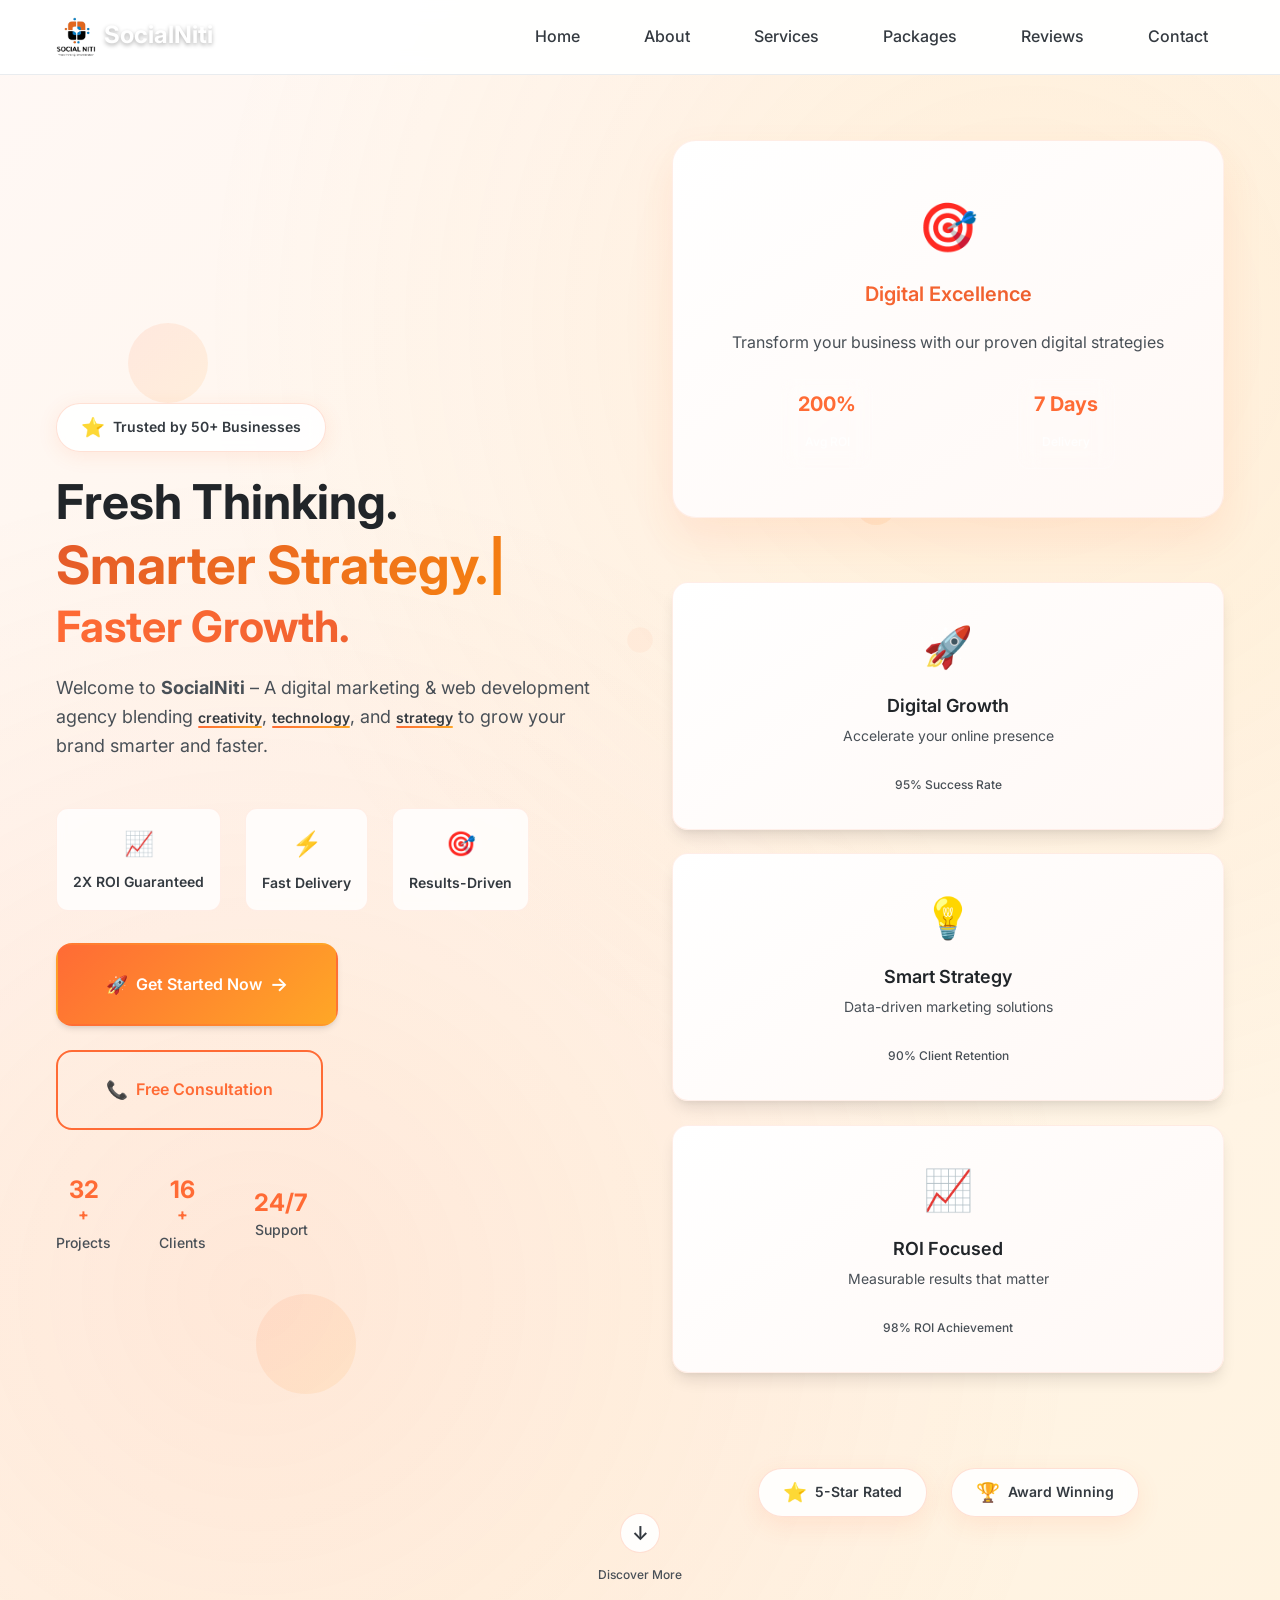
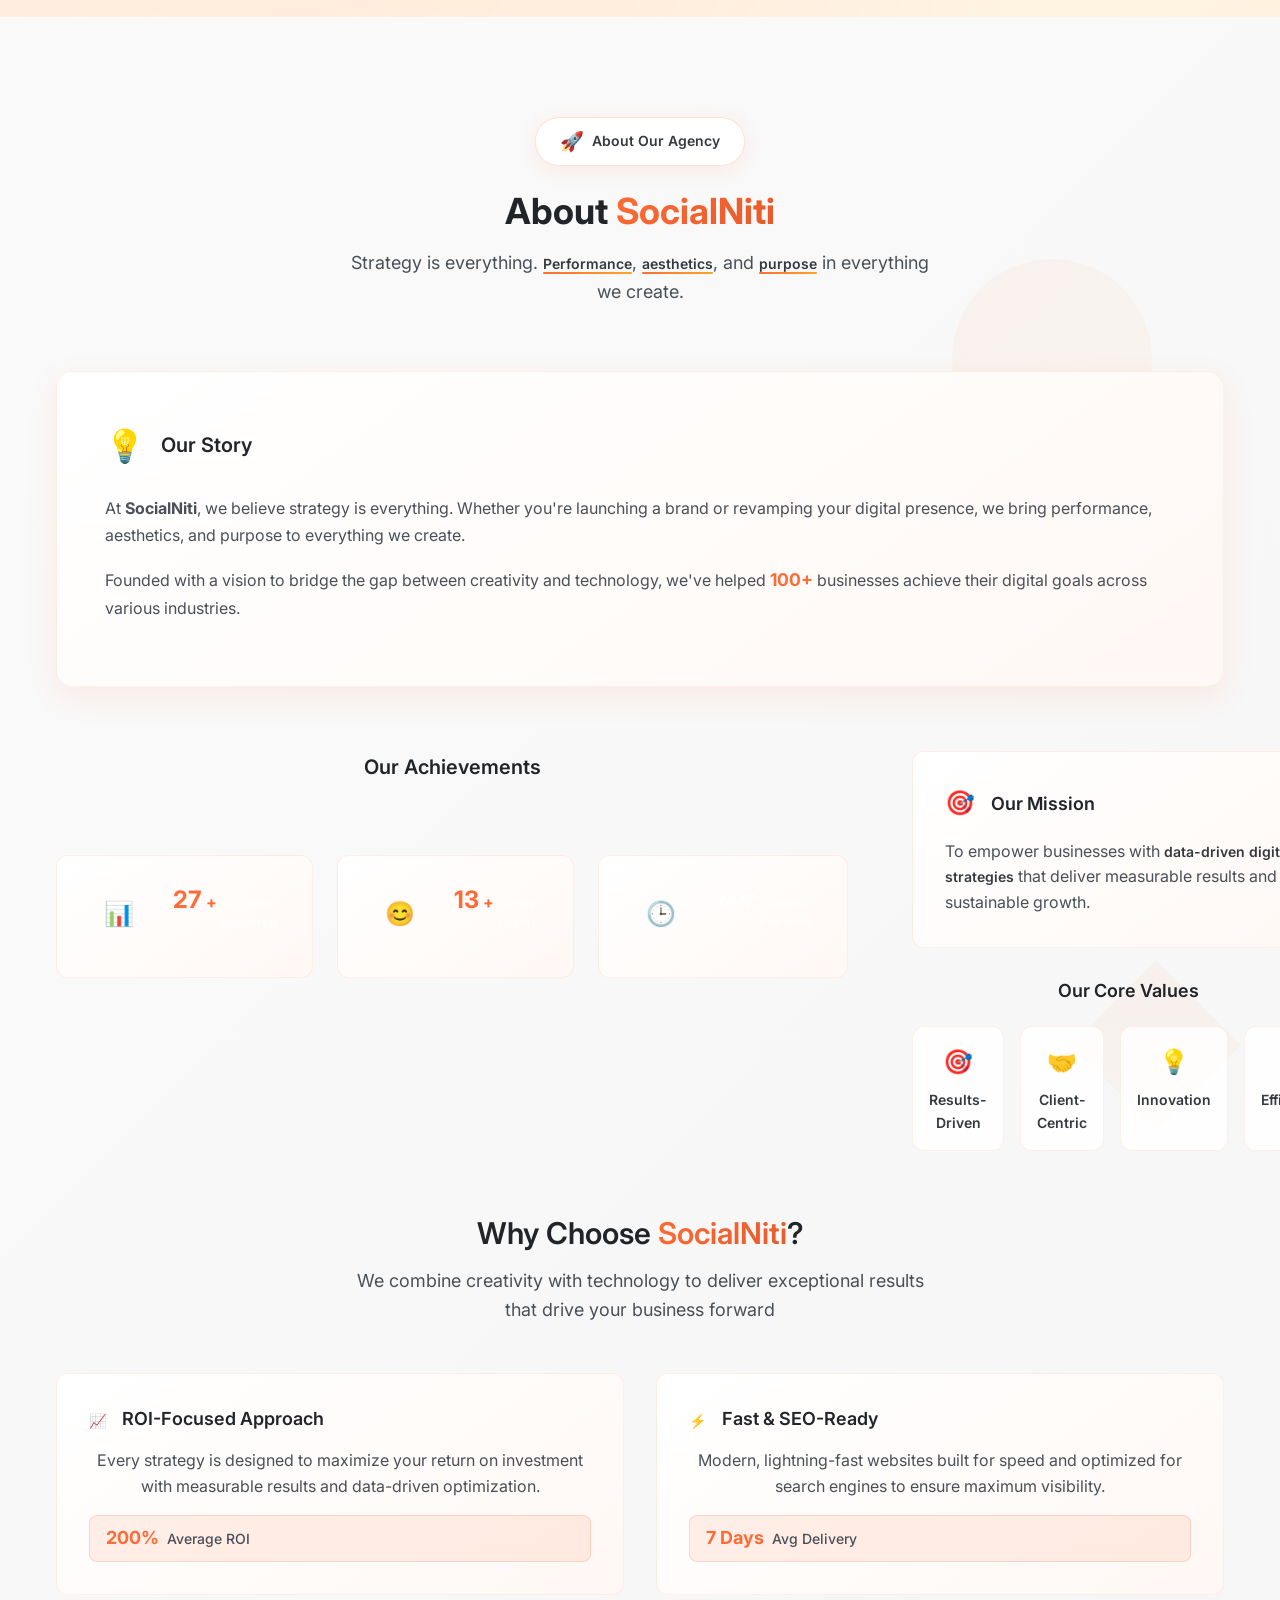
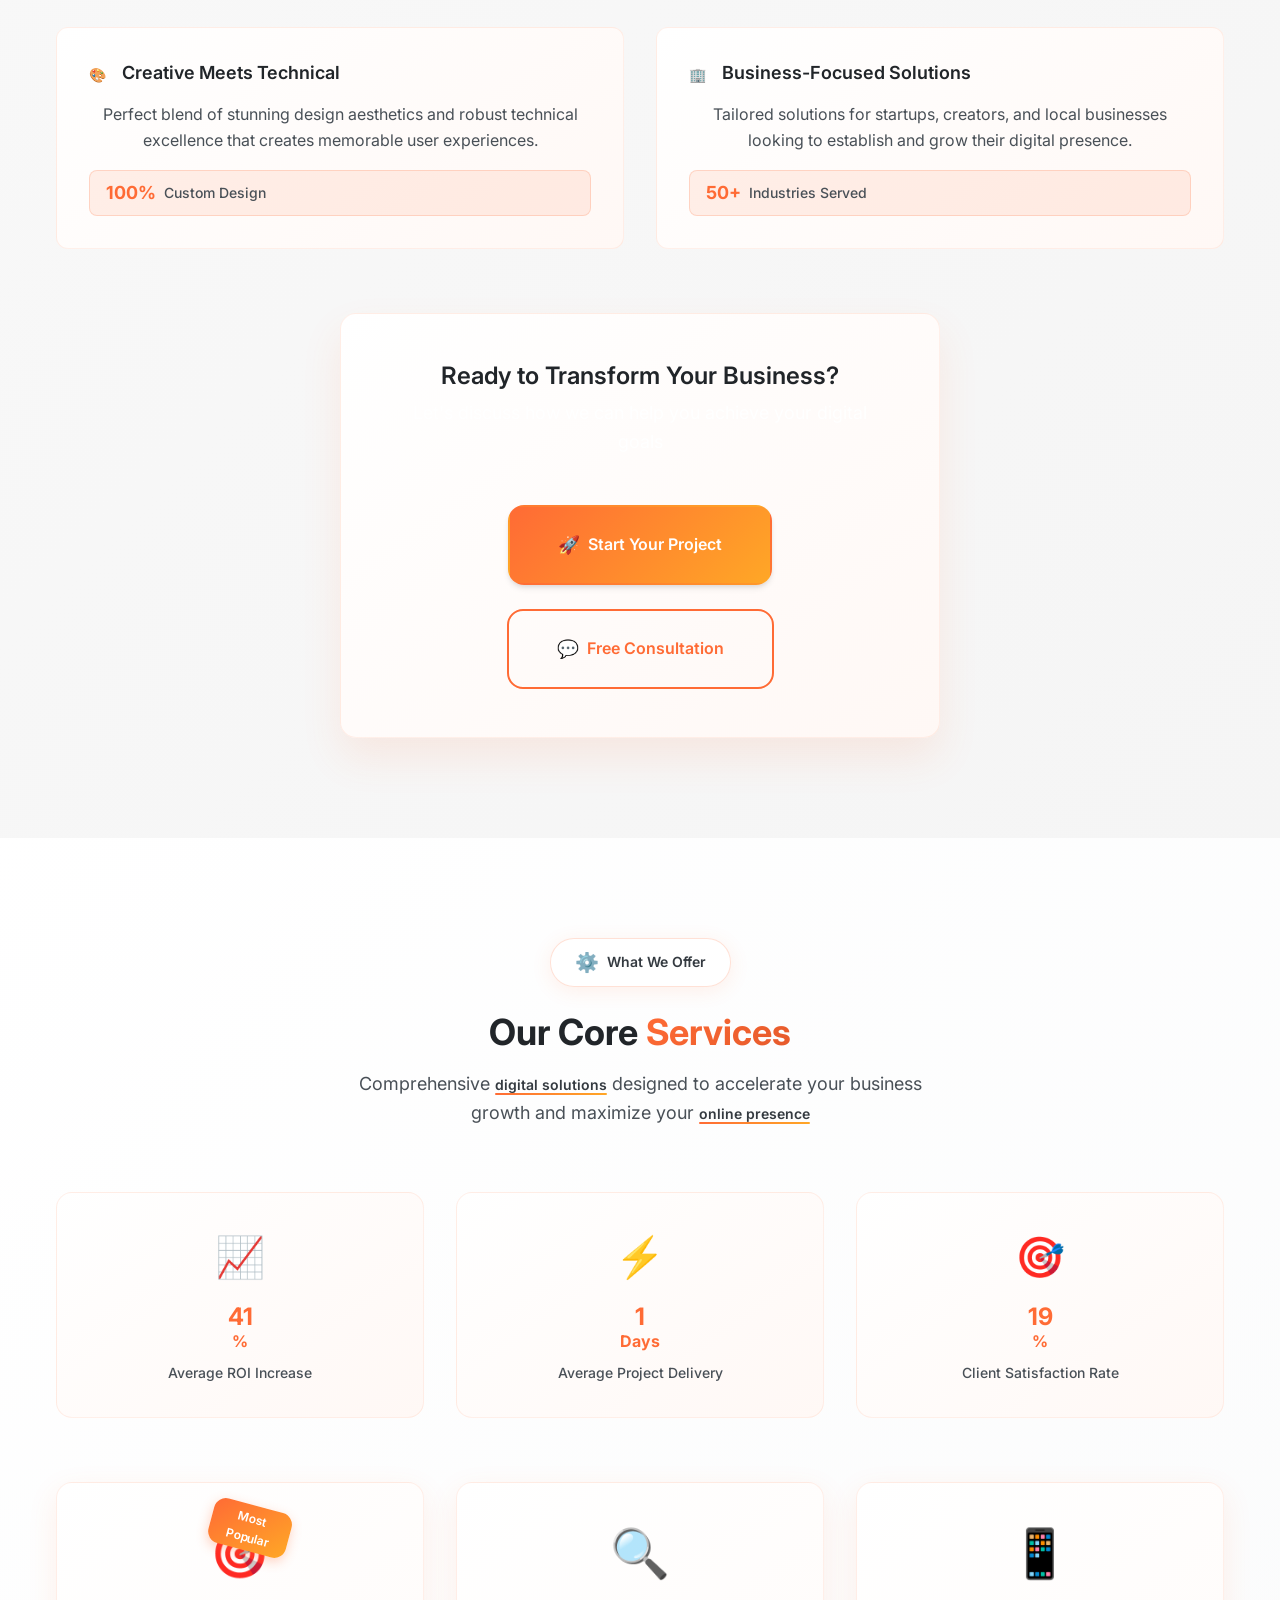
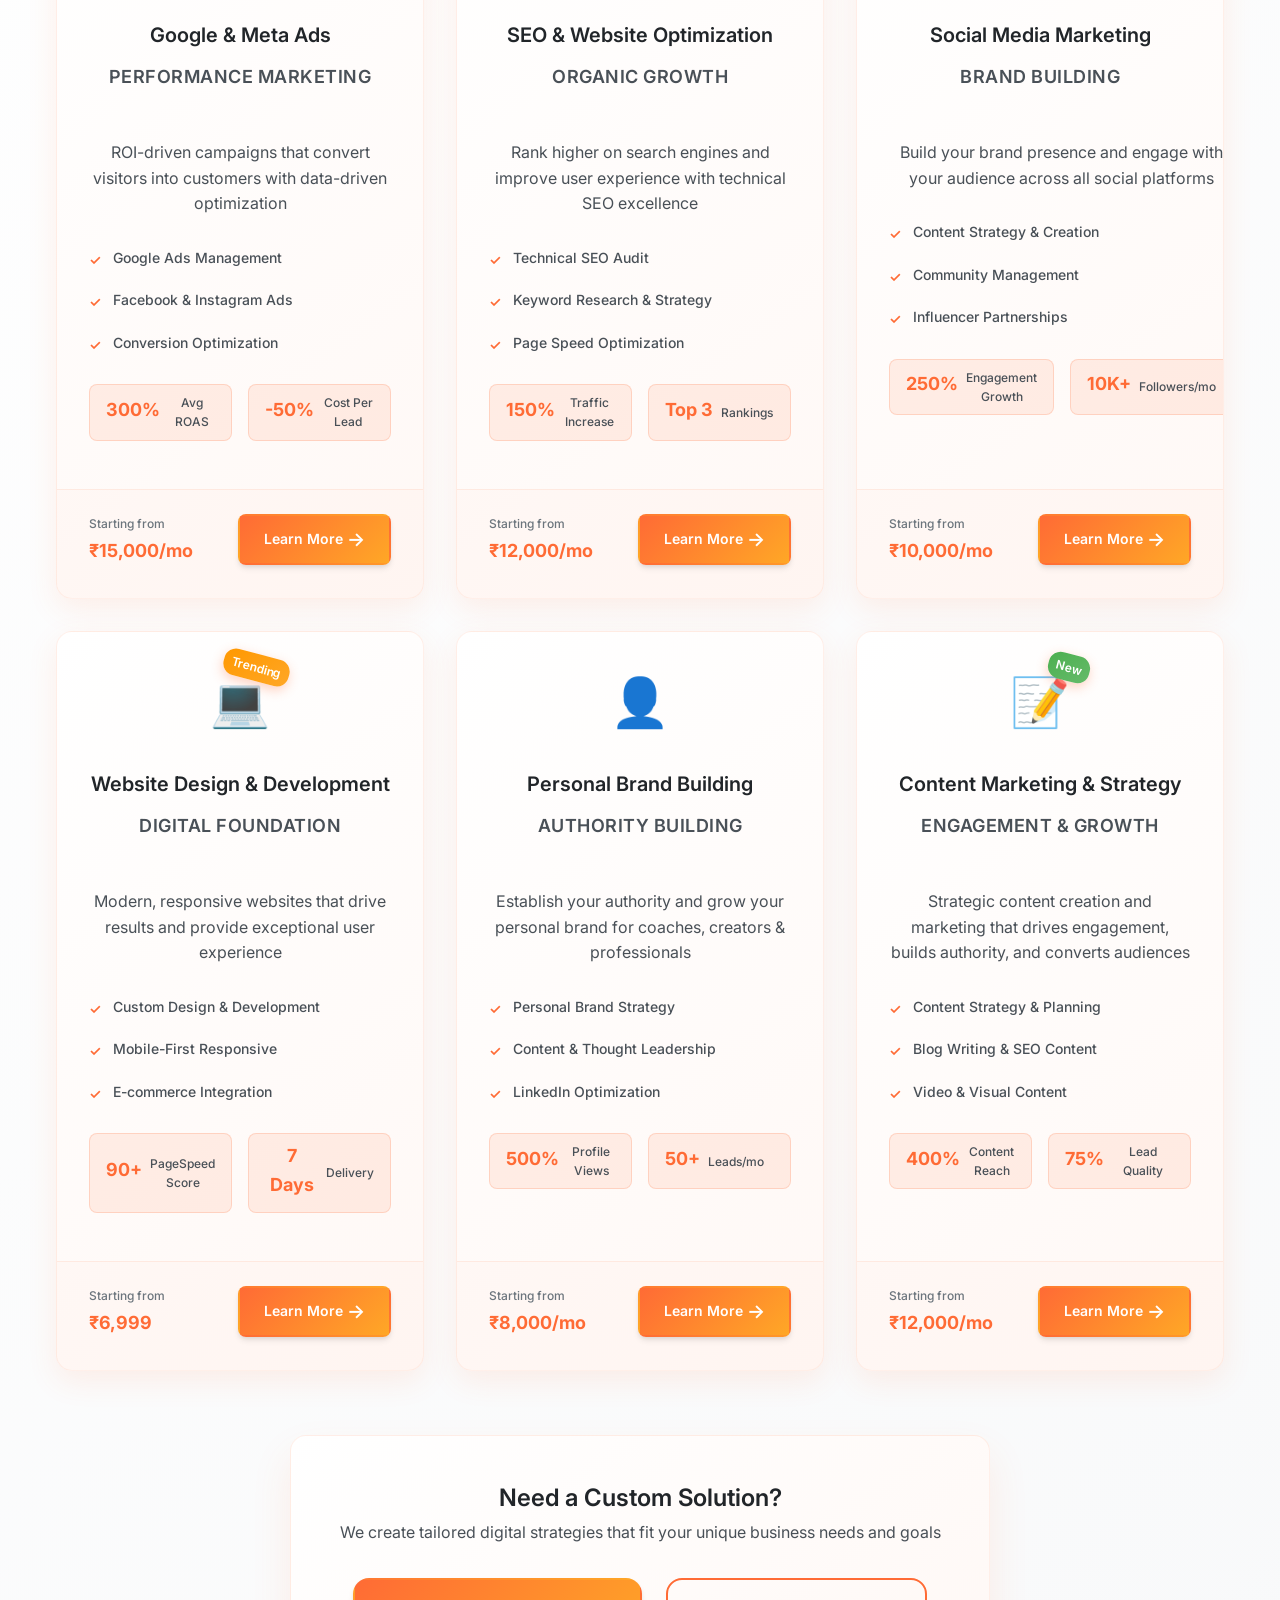
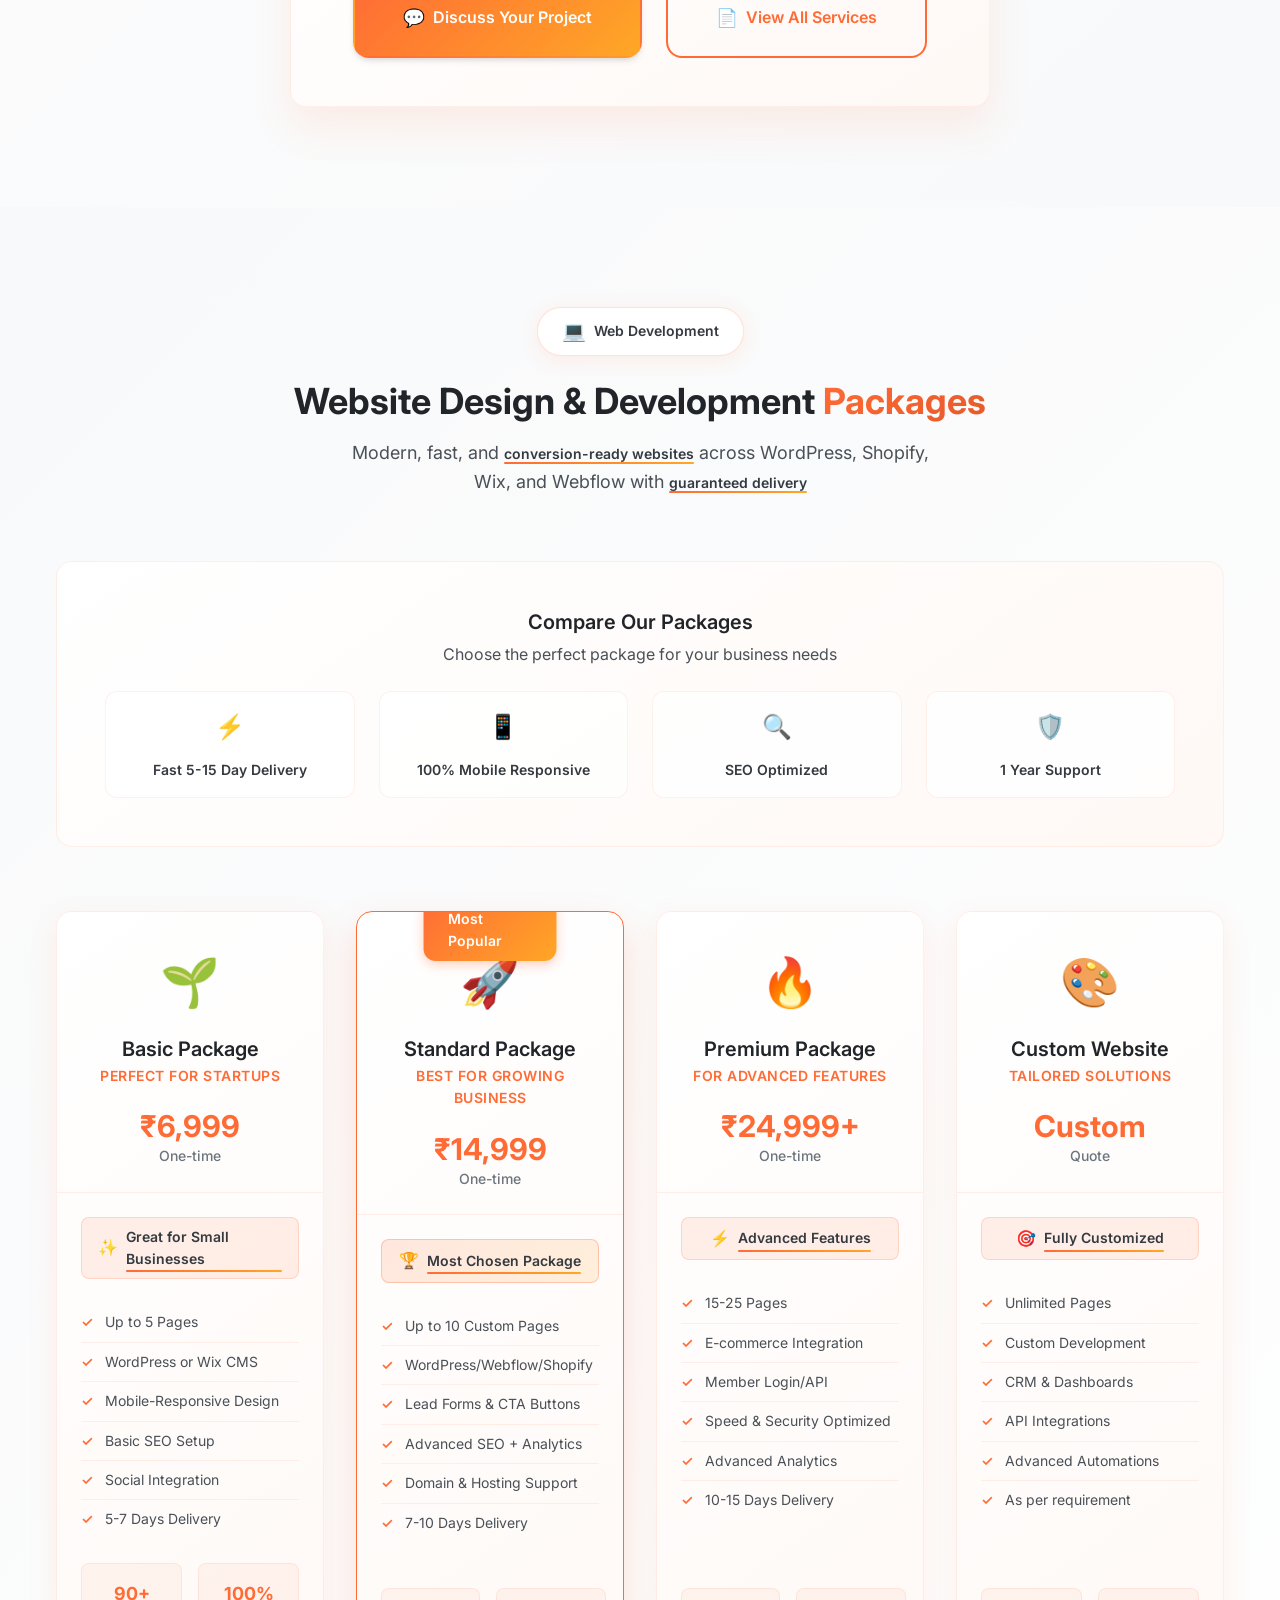
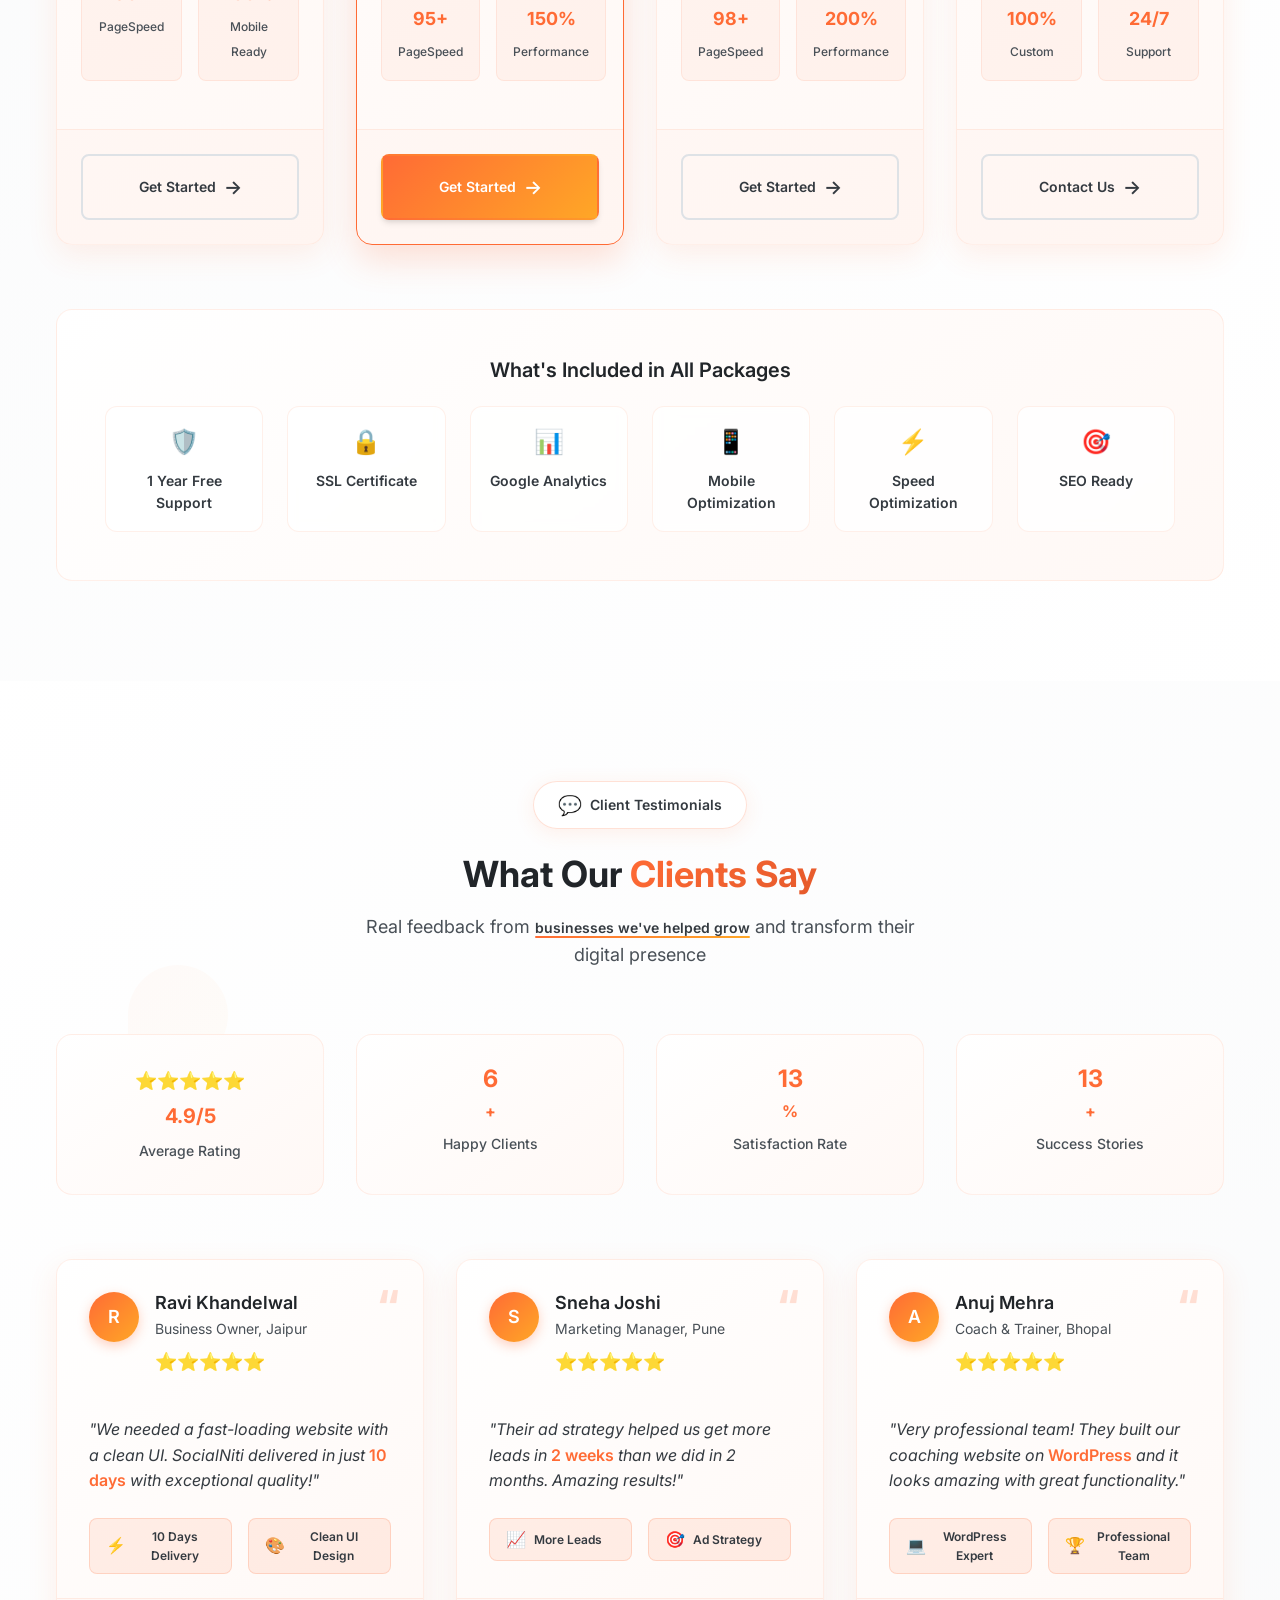
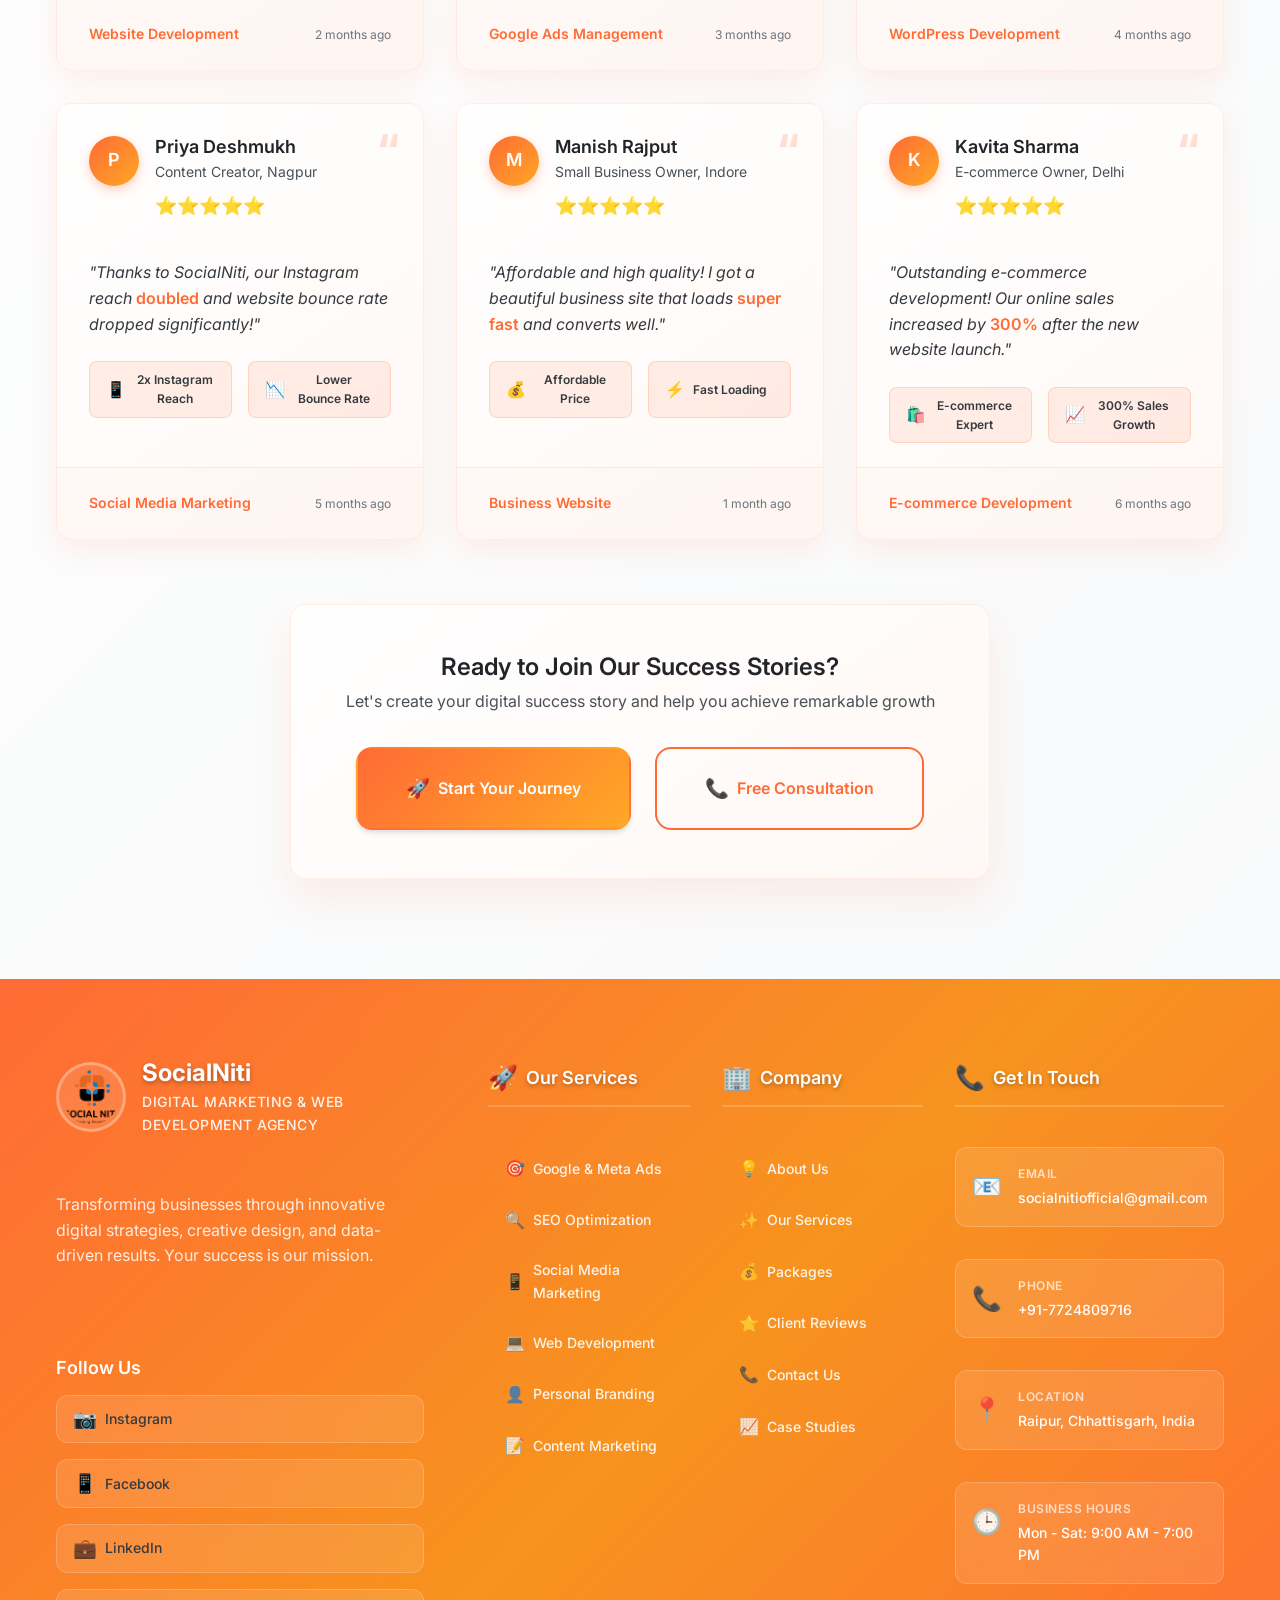
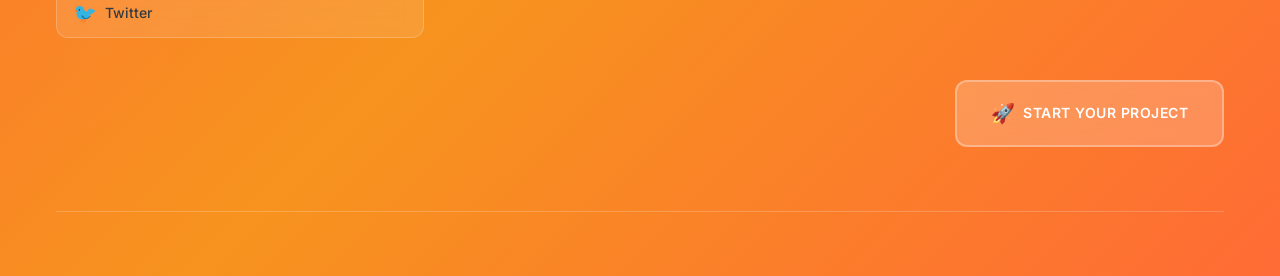
==== index.html @ 140e3b3b "social niti" ====
<!DOCTYPE html>
<html lang="en">
<head>
    <meta charset="UTF-8">
    <meta name="viewport" content="width=device-width, initial-scale=1.0">
    <title>SocialNiti - Digital Marketing & Web Development Agency | ROI-Focused Growth</title>
    <meta name="description" content="SocialNiti - Leading digital marketing & web development agency in Raipur. Expert Google Ads, SEO, Social Media Marketing & Website Development. Get 2X ROI guaranteed. Free consultation available.">
    <meta name="keywords" content="digital marketing agency, web development, SEO services, Google Ads, social media marketing, Raipur, Chhattisgarh, website design, ROI marketing">
    <meta name="author" content="SocialNiti">
    <meta name="robots" content="index, follow">
    <meta property="og:title" content="SocialNiti - Digital Marketing & Web Development Agency">
    <meta property="og:description" content="Leading digital marketing agency blending creativity, technology, and strategy to grow your brand smarter and faster.">
    <meta property="og:image" content="socialNiti.png">
    <meta property="og:url" content="https://socialniti.com">
    <meta property="og:type" content="website">
    <meta name="twitter:card" content="summary_large_image">
    <meta name="twitter:title" content="SocialNiti - Digital Marketing Agency">
    <meta name="twitter:description" content="Expert digital marketing and web development services with guaranteed ROI.">
    <link rel="canonical" href="https://socialniti.com">
    <link rel="icon" type="image/png" href="socialNiti.png">
    <link rel="preconnect" href="https://fonts.googleapis.com">
    <link rel="preconnect" href="https://fonts.gstatic.com" crossorigin>
    <link href="https://fonts.googleapis.com/css2?family=Inter:wght@300;400;500;600;700&display=swap" rel="stylesheet">
    <link rel="stylesheet" href="css/style.css">


    <!-- Structured Data for SEO -->
    <script type="application/ld+json">
    {
        "@context": "https://schema.org",
        "@type": "Organization",
        "name": "SocialNiti",
        "description": "Leading digital marketing & web development agency in Raipur, Chhattisgarh",
        "url": "https://socialniti.com",
        "logo": "https://socialniti.com/socialNiti.png",
        "contactPoint": {
            "@type": "ContactPoint",
            "telephone": "+91-7724809716",
            "contactType": "customer service",
            "email": "socialnitiofficial@gmail.com"
        },
        "address": {
            "@type": "PostalAddress",
            "addressLocality": "Raipur",
            "addressRegion": "Chhattisgarh",
            "addressCountry": "IN"
        },
        "sameAs": [
            "https://www.instagram.com/socialnitiofficial/"
        ],
        "services": [
            "Digital Marketing",
            "Web Development",
            "SEO Services",
            "Google Ads Management",
            "Social Media Marketing",
            "Personal Branding"
        ]
    }
    </script>
</head>
<body>
    <!-- Navigation -->
    <nav class="navbar">
        <div class="container">
            <div class="nav-brand">
                <img src="socialNiti.png" alt="SocialNiti Logo" class="logo">
                <span class="brand-name">SocialNiti</span>
            </div>
            <div class="nav-menu" id="nav-menu">
                <a href="#home" class="nav-link">Home</a>
                <a href="#about" class="nav-link">About</a>
                <a href="#services" class="nav-link">Services</a>
                <a href="#packages" class="nav-link">Packages</a>
                <a href="#reviews" class="nav-link">Reviews</a>
                <a href="contact.html" class="nav-link">Contact</a>
            </div>
            <div class="nav-toggle" id="nav-toggle">
                <span></span>
                <span></span>
                <span></span>
            </div>
        </div>
    </nav>

    <!-- Enhanced Hero Section -->
    <section id="home" class="hero hero-enhanced">
        <!-- Animated Background Elements -->
        <div class="hero-bg-elements">
            <div class="floating-shape shape-1"></div>
            <div class="floating-shape shape-2"></div>
            <div class="floating-shape shape-3"></div>
            <div class="floating-shape shape-4"></div>
        </div>

        <!-- Particle System -->
        <div class="particles-container" id="particles"></div>

        <div class="container">
            <div class="hero-content">
                <!-- Enhanced Badge -->
                <div class="hero-badge slide-in-left" style="animation-delay: 0.2s;">
                    <span class="badge-icon">⭐</span>
                    <span class="badge-text">Trusted by 50+ Businesses</span>
                </div>

                <!-- Enhanced Title with Typing Effect -->
                <h1 class="hero-title slide-in-left" style="animation-delay: 0.4s;">
                    <span class="title-line-1">Fresh Thinking.</span>
                    <span class="title-line-2 animated-gradient typing-effect">Smarter Strategy.</span>
                    <span class="title-line-3 gradient-text">Faster Growth.</span>
                </h1>

                <!-- Enhanced Subtitle -->
                <p class="hero-subtitle slide-in-left" style="animation-delay: 0.6s;">
                    Welcome to <strong>SocialNiti</strong> – A digital marketing & web development agency blending
                    <span class="highlight-text">creativity</span>, <span class="highlight-text">technology</span>,
                    and <span class="highlight-text">strategy</span> to grow your brand smarter and faster.
                </p>

                <!-- Key Benefits -->
                <div class="hero-benefits slide-in-left" style="animation-delay: 0.8s;">
                    <div class="benefit-item">
                        <span class="benefit-icon">📈</span>
                        <span class="benefit-text">2X ROI Guaranteed</span>
                    </div>
                    <div class="benefit-item">
                        <span class="benefit-icon">⚡</span>
                        <span class="benefit-text">Fast Delivery</span>
                    </div>
                    <div class="benefit-item">
                        <span class="benefit-icon">🎯</span>
                        <span class="benefit-text">Results-Driven</span>
                    </div>
                </div>

                <!-- Enhanced CTA Buttons -->
                <div class="hero-cta slide-in-left" style="animation-delay: 1s;">
                    <a href="contact.html" class="btn btn-primary btn-enhanced hover-glow">
                        <span class="btn-icon">🚀</span>
                        <span class="btn-text">Get Started Now</span>
                        <span class="btn-arrow">→</span>
                    </a>
                    <a href="contact.html" class="btn btn-secondary btn-enhanced hover-lift">
                        <span class="btn-icon">📞</span>
                        <span class="btn-text">Free Consultation</span>
                    </a>
                </div>

                <!-- Trust Indicators -->
                <div class="hero-trust slide-in-left" style="animation-delay: 1.2s;">
                    <div class="trust-item">
                        <span class="trust-number counter" data-target="100">0</span><span class="trust-plus">+</span>
                        <span class="trust-label">Projects</span>
                    </div>
                    <div class="trust-item">
                        <span class="trust-number counter" data-target="50">0</span><span class="trust-plus">+</span>
                        <span class="trust-label">Clients</span>
                    </div>
                    <div class="trust-item">
                        <span class="trust-number">24/7</span>
                        <span class="trust-label">Support</span>
                    </div>
                </div>
            </div>

            <!-- Enhanced Visual Section -->
            <div class="hero-visual">
                <!-- Main Feature Card -->
                <div class="hero-main-card modern-card hover-lift scale-in" style="animation-delay: 0.5s;">
                    <div class="card-header">
                        <div class="card-icon-large pulse-animation">🎯</div>
                        <h3 class="card-title gradient-text">Digital Excellence</h3>
                    </div>
                    <div class="card-content">
                        <p>Transform your business with our proven digital strategies</p>
                        <div class="card-stats">
                            <div class="stat-item">
                                <span class="stat-value">200%</span>
                                <span class="stat-label">Avg ROI</span>
                            </div>
                            <div class="stat-item">
                                <span class="stat-value">7 Days</span>
                                <span class="stat-label">Delivery</span>
                            </div>
                        </div>
                    </div>
                </div>

                <!-- Service Cards Grid -->
                <div class="hero-cards-grid">
                    <div class="hero-card modern-card hover-lift float-animation" style="animation-delay: 0.7s;">
                        <div class="card-icon pulse-animation">🚀</div>
                        <h4>Digital Growth</h4>
                        <p>Accelerate your online presence</p>
                        <div class="card-progress">
                            <div class="progress-bar" data-progress="95"></div>
                            <span class="progress-text">95% Success Rate</span>
                        </div>
                    </div>

                    <div class="hero-card modern-card hover-lift float-animation" style="animation-delay: 0.9s;">
                        <div class="card-icon pulse-animation" style="animation-delay: 0.3s;">💡</div>
                        <h4>Smart Strategy</h4>
                        <p>Data-driven marketing solutions</p>
                        <div class="card-progress">
                            <div class="progress-bar" data-progress="90"></div>
                            <span class="progress-text">90% Client Retention</span>
                        </div>
                    </div>

                    <div class="hero-card modern-card hover-lift float-animation" style="animation-delay: 1.1s;">
                        <div class="card-icon pulse-animation" style="animation-delay: 0.6s;">📈</div>
                        <h4>ROI Focused</h4>
                        <p>Measurable results that matter</p>
                        <div class="card-progress">
                            <div class="progress-bar" data-progress="98"></div>
                            <span class="progress-text">98% ROI Achievement</span>
                        </div>
                    </div>
                </div>

                <!-- Interactive Elements -->
                <div class="hero-interactive">
                    <div class="interactive-element element-1 hover-scale">
                        <span class="element-icon">⭐</span>
                        <span class="element-text">5-Star Rated</span>
                    </div>
                    <div class="interactive-element element-2 hover-scale">
                        <span class="element-icon">🏆</span>
                        <span class="element-text">Award Winning</span>
                    </div>
                </div>
            </div>
        </div>

        <!-- Scroll Indicator -->
        <div class="scroll-indicator">
            <div class="scroll-arrow bounce-animation">
                <span>↓</span>
            </div>
            <span class="scroll-text">Discover More</span>
        </div>
    </section>

    <!-- Enhanced About Section -->
    <section id="about" class="about about-enhanced">
        <!-- Background Elements -->
        <div class="about-bg-elements">
            <div class="bg-shape shape-circle"></div>
            <div class="bg-shape shape-triangle"></div>
            <div class="bg-shape shape-square"></div>
        </div>

        <div class="container">
            <!-- Enhanced Section Header -->
            <div class="section-header">
                <div class="section-badge slide-in-left">
                    <span class="badge-icon">🚀</span>
                    <span class="badge-text">About Our Agency</span>
                </div>
                <h2 class="section-title slide-in-left" style="animation-delay: 0.2s;">
                    About <span class="gradient-text">SocialNiti</span>
                </h2>
                <p class="section-subtitle slide-in-left" style="animation-delay: 0.4s;">
                    Strategy is everything. <span class="highlight-text">Performance</span>,
                    <span class="highlight-text">aesthetics</span>, and
                    <span class="highlight-text">purpose</span> in everything we create.
                </p>
            </div>

            <!-- Rearranged About Content -->
            <div class="about-content">
                <!-- Top Section - Company Story (Full Width) -->
                <div class="about-story-section">
                    <div class="story-card modern-card hover-lift slide-in-left" style="animation-delay: 0.6s;">
                        <div class="story-header">
                            <div class="story-icon pulse-animation">💡</div>
                            <h3 class="story-title">Our Story</h3>
                        </div>
                        <div class="story-content">
                            <p>At <strong>SocialNiti</strong>, we believe strategy is everything. Whether you're launching a brand or revamping your digital presence, we bring performance, aesthetics, and purpose to everything we create.</p>
                            <p>Founded with a vision to bridge the gap between creativity and technology, we've helped <span class="highlight-number">100+</span> businesses achieve their digital goals across various industries.</p>
                        </div>
                    </div>
                </div>

                <!-- Middle Section - Stats & Mission (Two Columns) -->
                <div class="about-middle-section">
                    <!-- Left - Enhanced Stats -->
                    <div class="about-stats-wrapper">
                        <h3 class="section-subtitle slide-in-left" style="animation-delay: 0.8s;">Our Achievements</h3>
                        <div class="about-stats slide-in-left" style="animation-delay: 1s;">
                            <div class="stat-card modern-card hover-lift">
                                <div class="stat-icon">📊</div>
                                <div class="stat-content">
                                    <span class="stat-number counter" data-target="100">0</span><span class="stat-plus">+</span>
                                    <span class="stat-label">Projects Delivered</span>
                                    <div class="stat-progress">
                                        <div class="progress-line" data-progress="100"></div>
                                    </div>
                                </div>
                            </div>

                            <div class="stat-card modern-card hover-lift">
                                <div class="stat-icon">😊</div>
                                <div class="stat-content">
                                    <span class="stat-number counter" data-target="50">0</span><span class="stat-plus">+</span>
                                    <span class="stat-label">Happy Clients</span>
                                    <div class="stat-progress">
                                        <div class="progress-line" data-progress="95"></div>
                                    </div>
                                </div>
                            </div>

                            <div class="stat-card modern-card hover-lift">
                                <div class="stat-icon">🕒</div>
                                <div class="stat-content">
                                    <span class="stat-number">24/7</span>
                                    <span class="stat-label">Support Available</span>
                                    <div class="stat-progress">
                                        <div class="progress-line" data-progress="100"></div>
                                    </div>
                                </div>
                            </div>
                        </div>
                    </div>

                    <!-- Right - Mission & Values -->
                    <div class="about-mission-wrapper">
                        <!-- Mission Statement -->
                        <div class="mission-card modern-card hover-lift slide-in-right" style="animation-delay: 0.8s;">
                            <div class="mission-header">
                                <div class="mission-icon pulse-animation">🎯</div>
                                <h3 class="mission-title">Our Mission</h3>
                            </div>
                            <div class="mission-content">
                                <p>To empower businesses with <span class="highlight-text">data-driven digital strategies</span> that deliver measurable results and sustainable growth.</p>
                            </div>
                        </div>

                        <!-- Core Values -->
                        <div class="values-section slide-in-right" style="animation-delay: 1s;">
                            <h4 class="values-title">Our Core Values</h4>
                            <div class="values-grid">
                                <div class="value-item hover-scale">
                                    <span class="value-icon">🎯</span>
                                    <span class="value-text">Results-Driven</span>
                                </div>
                                <div class="value-item hover-scale">
                                    <span class="value-icon">🤝</span>
                                    <span class="value-text">Client-Centric</span>
                                </div>
                                <div class="value-item hover-scale">
                                    <span class="value-icon">💡</span>
                                    <span class="value-text">Innovation</span>
                                </div>
                                <div class="value-item hover-scale">
                                    <span class="value-icon">⚡</span>
                                    <span class="value-text">Efficiency</span>
                                </div>
                            </div>
                        </div>
                    </div>
                </div>

                <!-- Bottom Section - Why Choose Us (Full Width) -->
                <div class="about-features-section">
                    <!-- Why Choose Us Header -->
                    <div class="features-header slide-in-left" style="animation-delay: 1.2s;">
                        <h3 class="features-title">Why Choose <span class="gradient-text">SocialNiti</span>?</h3>
                        <p class="features-subtitle">We combine creativity with technology to deliver exceptional results that drive your business forward</p>
                    </div>

                    <!-- Enhanced Feature Cards Grid -->
                    <div class="features-grid">
                        <div class="feature-card modern-card hover-lift slide-in-left" style="animation-delay: 1.4s;">
                            <div class="feature-header">
                                <div class="feature-icon pulse-animation">📈</div>
                                <h4 class="feature-title">ROI-Focused Approach</h4>
                            </div>
                            <div class="feature-content">
                                <p>Every strategy is designed to maximize your return on investment with measurable results and data-driven optimization.</p>
                                <div class="feature-highlight">
                                    <span class="highlight-stat">200%</span>
                                    <span class="highlight-label">Average ROI</span>
                                </div>
                            </div>
                        </div>

                        <div class="feature-card modern-card hover-lift slide-in-left" style="animation-delay: 1.6s;">
                            <div class="feature-header">
                                <div class="feature-icon pulse-animation">⚡</div>
                                <h4 class="feature-title">Fast & SEO-Ready</h4>
                            </div>
                            <div class="feature-content">
                                <p>Modern, lightning-fast websites built for speed and optimized for search engines to ensure maximum visibility.</p>
                                <div class="feature-highlight">
                                    <span class="highlight-stat">7 Days</span>
                                    <span class="highlight-label">Avg Delivery</span>
                                </div>
                            </div>
                        </div>

                        <div class="feature-card modern-card hover-lift slide-in-left" style="animation-delay: 1.8s;">
                            <div class="feature-header">
                                <div class="feature-icon pulse-animation">🎨</div>
                                <h4 class="feature-title">Creative Meets Technical</h4>
                            </div>
                            <div class="feature-content">
                                <p>Perfect blend of stunning design aesthetics and robust technical excellence that creates memorable user experiences.</p>
                                <div class="feature-highlight">
                                    <span class="highlight-stat">100%</span>
                                    <span class="highlight-label">Custom Design</span>
                                </div>
                            </div>
                        </div>

                        <div class="feature-card modern-card hover-lift slide-in-left" style="animation-delay: 2s;">
                            <div class="feature-header">
                                <div class="feature-icon pulse-animation">🏢</div>
                                <h4 class="feature-title">Business-Focused Solutions</h4>
                            </div>
                            <div class="feature-content">
                                <p>Tailored solutions for startups, creators, and local businesses looking to establish and grow their digital presence.</p>
                                <div class="feature-highlight">
                                    <span class="highlight-stat">50+</span>
                                    <span class="highlight-label">Industries Served</span>
                                </div>
                            </div>
                        </div>
                    </div>
                </div>
            </div>

            <!-- Call to Action -->
            <div class="about-cta slide-in-left" style="animation-delay: 2.2s;">
                <div class="cta-card modern-card hover-lift">
                    <div class="cta-content">
                        <h3 class="cta-title">Ready to Transform Your Business?</h3>
                        <p class="cta-subtitle">Let's discuss how we can help you achieve your digital goals</p>
                    </div>
                    <div class="cta-actions">
                        <a href="contact.html" class="btn btn-primary btn-enhanced hover-glow">
                            <span class="btn-icon">🚀</span>
                            <span class="btn-text">Start Your Project</span>
                        </a>
                        <a href="contact.html" class="btn btn-secondary btn-enhanced hover-lift">
                            <span class="btn-icon">💬</span>
                            <span class="btn-text">Free Consultation</span>
                        </a>
                    </div>
                </div>
            </div>
        </div>
    </section>

    <!-- Enhanced Services Section -->
    <section id="services" class="services services-enhanced">
        <!-- Background Elements -->
        <div class="services-bg-elements">
            <div class="service-bg-shape shape-hexagon"></div>
            <div class="service-bg-shape shape-diamond"></div>
            <div class="service-bg-shape shape-circle-large"></div>
        </div>

        <div class="container">
            <!-- Enhanced Section Header -->
            <div class="section-header">
                <div class="section-badge slide-in-left">
                    <span class="badge-icon">⚙️</span>
                    <span class="badge-text">What We Offer</span>
                </div>
                <h2 class="section-title slide-in-left" style="animation-delay: 0.2s;">
                    Our Core <span class="gradient-text">Services</span>
                </h2>
                <p class="section-subtitle slide-in-left" style="animation-delay: 0.4s;">
                    Comprehensive <span class="highlight-text">digital solutions</span> designed to accelerate your business growth and maximize your <span class="highlight-text">online presence</span>
                </p>
            </div>

            <!-- Services Overview Stats -->
            <div class="services-overview slide-in-left" style="animation-delay: 0.6s;">
                <div class="overview-card modern-card hover-lift">
                    <div class="overview-icon pulse-animation">📈</div>
                    <div class="overview-content">
                        <span class="overview-number counter" data-target="200">0</span><span class="overview-plus">%</span>
                        <span class="overview-label">Average ROI Increase</span>
                    </div>
                </div>
                <div class="overview-card modern-card hover-lift">
                    <div class="overview-icon pulse-animation">⚡</div>
                    <div class="overview-content">
                        <span class="overview-number counter" data-target="7">0</span><span class="overview-plus"> Days</span>
                        <span class="overview-label">Average Project Delivery</span>
                    </div>
                </div>
                <div class="overview-card modern-card hover-lift">
                    <div class="overview-icon pulse-animation">🎯</div>
                    <div class="overview-content">
                        <span class="overview-number counter" data-target="95">0</span><span class="overview-plus">%</span>
                        <span class="overview-label">Client Satisfaction Rate</span>
                    </div>
                </div>
            </div>

            <!-- Enhanced Services Grid -->
            <div class="services-grid">
                <!-- Google & Meta Ads -->
                <div class="service-card enhanced-card modern-card hover-lift slide-in-left" style="animation-delay: 0.8s;">
                    <div class="service-header">
                        <div class="service-icon-wrapper">
                            <div class="service-icon pulse-animation">🎯</div>
                            <div class="service-badge">Most Popular</div>
                        </div>
                        <h3 class="service-title">Google & Meta Ads</h3>
                        <p class="service-subtitle">Performance Marketing</p>
                    </div>

                    <div class="service-content">
                        <p class="service-description">ROI-driven campaigns that convert visitors into customers with data-driven optimization</p>

                        <div class="service-features">
                            <div class="feature-item">
                                <span class="feature-icon">✓</span>
                                <span class="feature-text">Google Ads Management</span>
                            </div>
                            <div class="feature-item">
                                <span class="feature-icon">✓</span>
                                <span class="feature-text">Facebook & Instagram Ads</span>
                            </div>
                            <div class="feature-item">
                                <span class="feature-icon">✓</span>
                                <span class="feature-text">Conversion Optimization</span>
                            </div>
                        </div>

                        <div class="service-metrics">
                            <div class="metric-item">
                                <span class="metric-value">300%</span>
                                <span class="metric-label">Avg ROAS</span>
                            </div>
                            <div class="metric-item">
                                <span class="metric-value">-50%</span>
                                <span class="metric-label">Cost Per Lead</span>
                            </div>
                        </div>
                    </div>

                    <div class="service-footer">
                        <div class="service-pricing">
                            <span class="price-label">Starting from</span>
                            <span class="price-value">₹15,000/mo</span>
                        </div>
                        <a href="services.html" class="service-btn btn btn-primary btn-enhanced hover-glow">
                            <span class="btn-text">Learn More</span>
                            <span class="btn-arrow">→</span>
                        </a>
                    </div>
                </div>

                <!-- SEO & Website Optimization -->
                <div class="service-card enhanced-card modern-card hover-lift slide-in-left" style="animation-delay: 1s;">
                    <div class="service-header">
                        <div class="service-icon-wrapper">
                            <div class="service-icon pulse-animation">🔍</div>
                        </div>
                        <h3 class="service-title">SEO & Website Optimization</h3>
                        <p class="service-subtitle">Organic Growth</p>
                    </div>

                    <div class="service-content">
                        <p class="service-description">Rank higher on search engines and improve user experience with technical SEO excellence</p>

                        <div class="service-features">
                            <div class="feature-item">
                                <span class="feature-icon">✓</span>
                                <span class="feature-text">Technical SEO Audit</span>
                            </div>
                            <div class="feature-item">
                                <span class="feature-icon">✓</span>
                                <span class="feature-text">Keyword Research & Strategy</span>
                            </div>
                            <div class="feature-item">
                                <span class="feature-icon">✓</span>
                                <span class="feature-text">Page Speed Optimization</span>
                            </div>
                        </div>

                        <div class="service-metrics">
                            <div class="metric-item">
                                <span class="metric-value">150%</span>
                                <span class="metric-label">Traffic Increase</span>
                            </div>
                            <div class="metric-item">
                                <span class="metric-value">Top 3</span>
                                <span class="metric-label">Rankings</span>
                            </div>
                        </div>
                    </div>

                    <div class="service-footer">
                        <div class="service-pricing">
                            <span class="price-label">Starting from</span>
                            <span class="price-value">₹12,000/mo</span>
                        </div>
                        <a href="services.html" class="service-btn btn btn-primary btn-enhanced hover-glow">
                            <span class="btn-text">Learn More</span>
                            <span class="btn-arrow">→</span>
                        </a>
                    </div>
                </div>

                <!-- Social Media Marketing -->
                <div class="service-card enhanced-card modern-card hover-lift slide-in-left" style="animation-delay: 1.2s;">
                    <div class="service-header">
                        <div class="service-icon-wrapper">
                            <div class="service-icon pulse-animation">📱</div>
                        </div>
                        <h3 class="service-title">Social Media Marketing</h3>
                        <p class="service-subtitle">Brand Building</p>
                    </div>

                    <div class="service-content">
                        <p class="service-description">Build your brand presence and engage with your audience across all social platforms</p>

                        <div class="service-features">
                            <div class="feature-item">
                                <span class="feature-icon">✓</span>
                                <span class="feature-text">Content Strategy & Creation</span>
                            </div>
                            <div class="feature-item">
                                <span class="feature-icon">✓</span>
                                <span class="feature-text">Community Management</span>
                            </div>
                            <div class="feature-item">
                                <span class="feature-icon">✓</span>
                                <span class="feature-text">Influencer Partnerships</span>
                            </div>
                        </div>

                        <div class="service-metrics">
                            <div class="metric-item">
                                <span class="metric-value">250%</span>
                                <span class="metric-label">Engagement Growth</span>
                            </div>
                            <div class="metric-item">
                                <span class="metric-value">10K+</span>
                                <span class="metric-label">Followers/mo</span>
                            </div>
                        </div>
                    </div>

                    <div class="service-footer">
                        <div class="service-pricing">
                            <span class="price-label">Starting from</span>
                            <span class="price-value">₹10,000/mo</span>
                        </div>
                        <a href="services.html" class="service-btn btn btn-primary btn-enhanced hover-glow">
                            <span class="btn-text">Learn More</span>
                            <span class="btn-arrow">→</span>
                        </a>
                    </div>
                </div>

                <!-- Website Design & Development -->
                <div class="service-card enhanced-card modern-card hover-lift slide-in-left" style="animation-delay: 1.4s;">
                    <div class="service-header">
                        <div class="service-icon-wrapper">
                            <div class="service-icon pulse-animation">💻</div>
                            <div class="service-badge trending">Trending</div>
                        </div>
                        <h3 class="service-title">Website Design & Development</h3>
                        <p class="service-subtitle">Digital Foundation</p>
                    </div>

                    <div class="service-content">
                        <p class="service-description">Modern, responsive websites that drive results and provide exceptional user experience</p>

                        <div class="service-features">
                            <div class="feature-item">
                                <span class="feature-icon">✓</span>
                                <span class="feature-text">Custom Design & Development</span>
                            </div>
                            <div class="feature-item">
                                <span class="feature-icon">✓</span>
                                <span class="feature-text">Mobile-First Responsive</span>
                            </div>
                            <div class="feature-item">
                                <span class="feature-icon">✓</span>
                                <span class="feature-text">E-commerce Integration</span>
                            </div>
                        </div>

                        <div class="service-metrics">
                            <div class="metric-item">
                                <span class="metric-value">90+</span>
                                <span class="metric-label">PageSpeed Score</span>
                            </div>
                            <div class="metric-item">
                                <span class="metric-value">7 Days</span>
                                <span class="metric-label">Delivery</span>
                            </div>
                        </div>
                    </div>

                    <div class="service-footer">
                        <div class="service-pricing">
                            <span class="price-label">Starting from</span>
                            <span class="price-value">₹6,999</span>
                        </div>
                        <a href="services.html" class="service-btn btn btn-primary btn-enhanced hover-glow">
                            <span class="btn-text">Learn More</span>
                            <span class="btn-arrow">→</span>
                        </a>
                    </div>
                </div>

                <!-- Personal Brand Building -->
                <div class="service-card enhanced-card modern-card hover-lift slide-in-left" style="animation-delay: 1.6s;">
                    <div class="service-header">
                        <div class="service-icon-wrapper">
                            <div class="service-icon pulse-animation">👤</div>
                        </div>
                        <h3 class="service-title">Personal Brand Building</h3>
                        <p class="service-subtitle">Authority Building</p>
                    </div>

                    <div class="service-content">
                        <p class="service-description">Establish your authority and grow your personal brand for coaches, creators & professionals</p>

                        <div class="service-features">
                            <div class="feature-item">
                                <span class="feature-icon">✓</span>
                                <span class="feature-text">Personal Brand Strategy</span>
                            </div>
                            <div class="feature-item">
                                <span class="feature-icon">✓</span>
                                <span class="feature-text">Content & Thought Leadership</span>
                            </div>
                            <div class="feature-item">
                                <span class="feature-icon">✓</span>
                                <span class="feature-text">LinkedIn Optimization</span>
                            </div>
                        </div>

                        <div class="service-metrics">
                            <div class="metric-item">
                                <span class="metric-value">500%</span>
                                <span class="metric-label">Profile Views</span>
                            </div>
                            <div class="metric-item">
                                <span class="metric-value">50+</span>
                                <span class="metric-label">Leads/mo</span>
                            </div>
                        </div>
                    </div>

                    <div class="service-footer">
                        <div class="service-pricing">
                            <span class="price-label">Starting from</span>
                            <span class="price-value">₹8,000/mo</span>
                        </div>
                        <a href="services.html" class="service-btn btn btn-primary btn-enhanced hover-glow">
                            <span class="btn-text">Learn More</span>
                            <span class="btn-arrow">→</span>
                        </a>
                    </div>
                </div>

                <!-- Content Marketing & Strategy -->
                <div class="service-card enhanced-card modern-card hover-lift slide-in-left" style="animation-delay: 1.8s;">
                    <div class="service-header">
                        <div class="service-icon-wrapper">
                            <div class="service-icon pulse-animation">📝</div>
                            <div class="service-badge new">New</div>
                        </div>
                        <h3 class="service-title">Content Marketing & Strategy</h3>
                        <p class="service-subtitle">Engagement & Growth</p>
                    </div>

                    <div class="service-content">
                        <p class="service-description">Strategic content creation and marketing that drives engagement, builds authority, and converts audiences</p>

                        <div class="service-features">
                            <div class="feature-item">
                                <span class="feature-icon">✓</span>
                                <span class="feature-text">Content Strategy & Planning</span>
                            </div>
                            <div class="feature-item">
                                <span class="feature-icon">✓</span>
                                <span class="feature-text">Blog Writing & SEO Content</span>
                            </div>
                            <div class="feature-item">
                                <span class="feature-icon">✓</span>
                                <span class="feature-text">Video & Visual Content</span>
                            </div>
                        </div>

                        <div class="service-metrics">
                            <div class="metric-item">
                                <span class="metric-value">400%</span>
                                <span class="metric-label">Content Reach</span>
                            </div>
                            <div class="metric-item">
                                <span class="metric-value">75%</span>
                                <span class="metric-label">Lead Quality</span>
                            </div>
                        </div>
                    </div>

                    <div class="service-footer">
                        <div class="service-pricing">
                            <span class="price-label">Starting from</span>
                            <span class="price-value">₹12,000/mo</span>
                        </div>
                        <a href="services.html" class="service-btn btn btn-primary btn-enhanced hover-glow">
                            <span class="btn-text">Learn More</span>
                            <span class="btn-arrow">→</span>
                        </a>
                    </div>
                </div>
            </div>

            <!-- Services CTA -->
            <div class="services-cta slide-in-left" style="animation-delay: 2s;">
                <div class="services-cta-card modern-card hover-lift">
                    <div class="cta-content">
                        <h3 class="cta-title">Need a Custom Solution?</h3>
                        <p class="cta-subtitle">We create tailored digital strategies that fit your unique business needs and goals</p>
                    </div>
                    <div class="cta-actions">
                        <a href="contact.html" class="btn btn-primary btn-enhanced hover-glow">
                            <span class="btn-icon">💬</span>
                            <span class="btn-text">Discuss Your Project</span>
                        </a>
                        <a href="services.html" class="btn btn-secondary btn-enhanced hover-lift">
                            <span class="btn-icon">📄</span>
                            <span class="btn-text">View All Services</span>
                        </a>
                    </div>
                </div>
            </div>
        </div>
    </section>

    <!-- Enhanced Packages Section -->
    <section id="packages" class="packages packages-enhanced">
        <!-- Background Elements -->
        <div class="packages-bg-elements">
            <div class="package-bg-shape shape-star"></div>
            <div class="package-bg-shape shape-pentagon"></div>
            <div class="package-bg-shape shape-oval"></div>
        </div>

        <div class="container">
            <!-- Enhanced Section Header -->
            <div class="section-header">
                <div class="section-badge slide-in-left">
                    <span class="badge-icon">💻</span>
                    <span class="badge-text">Web Development</span>
                </div>
                <h2 class="section-title slide-in-left" style="animation-delay: 0.2s;">
                    Website Design & Development <span class="gradient-text">Packages</span>
                </h2>
                <p class="section-subtitle slide-in-left" style="animation-delay: 0.4s;">
                    Modern, fast, and <span class="highlight-text">conversion-ready websites</span> across WordPress, Shopify, Wix, and Webflow with <span class="highlight-text">guaranteed delivery</span>
                </p>
            </div>

            <!-- Package Comparison Table -->
            <div class="packages-comparison slide-in-left" style="animation-delay: 0.6s;">
                <div class="comparison-header">
                    <h3>Compare Our Packages</h3>
                    <p>Choose the perfect package for your business needs</p>
                </div>
                <div class="comparison-stats">
                    <div class="comparison-stat">
                        <span class="stat-icon">⚡</span>
                        <span class="stat-text">Fast 5-15 Day Delivery</span>
                    </div>
                    <div class="comparison-stat">
                        <span class="stat-icon">📱</span>
                        <span class="stat-text">100% Mobile Responsive</span>
                    </div>
                    <div class="comparison-stat">
                        <span class="stat-icon">🔍</span>
                        <span class="stat-text">SEO Optimized</span>
                    </div>
                    <div class="comparison-stat">
                        <span class="stat-icon">🛡️</span>
                        <span class="stat-text">1 Year Support</span>
                    </div>
                </div>
            </div>

            <!-- Enhanced Packages Grid (One Row) -->
            <div class="packages-grid-enhanced">
                <!-- Basic Package -->
                <div class="package-card-enhanced modern-card hover-lift slide-in-left" style="animation-delay: 0.8s;">
                    <div class="package-header-enhanced">
                        <div class="package-icon">🌱</div>
                        <h3 class="package-title">Basic Package</h3>
                        <p class="package-subtitle">Perfect for Startups</p>
                        <div class="package-price-section">
                            <span class="package-price">₹6,999</span>
                            <span class="package-period">One-time</span>
                        </div>
                    </div>

                    <div class="package-content">
                        <div class="package-highlight">
                            <span class="highlight-icon">✨</span>
                            <span class="highlight-text">Great for Small Businesses</span>
                        </div>

                        <ul class="package-features-enhanced">
                            <li><span class="feature-check">✓</span> Up to 5 Pages</li>
                            <li><span class="feature-check">✓</span> WordPress or Wix CMS</li>
                            <li><span class="feature-check">✓</span> Mobile-Responsive Design</li>
                            <li><span class="feature-check">✓</span> Basic SEO Setup</li>
                            <li><span class="feature-check">✓</span> Social Integration</li>
                            <li><span class="feature-check">✓</span> 5-7 Days Delivery</li>
                        </ul>

                        <div class="package-metrics">
                            <div class="metric">
                                <span class="metric-value">90+</span>
                                <span class="metric-label">PageSpeed</span>
                            </div>
                            <div class="metric">
                                <span class="metric-value">100%</span>
                                <span class="metric-label">Mobile Ready</span>
                            </div>
                        </div>
                    </div>

                    <div class="package-footer">
                        <a href="contact.html" class="package-btn btn btn-outline btn-enhanced hover-lift">
                            <span class="btn-text">Get Started</span>
                            <span class="btn-arrow">→</span>
                        </a>
                    </div>
                </div>

                <!-- Standard Package (Featured) -->
                <div class="package-card-enhanced modern-card hover-lift featured-package slide-in-left" style="animation-delay: 1s;">
                    <div class="package-badge-enhanced">Most Popular</div>
                    <div class="package-header-enhanced">
                        <div class="package-icon">🚀</div>
                        <h3 class="package-title">Standard Package</h3>
                        <p class="package-subtitle">Best for Growing Business</p>
                        <div class="package-price-section">
                            <span class="package-price">₹14,999</span>
                            <span class="package-period">One-time</span>
                        </div>
                    </div>

                    <div class="package-content">
                        <div class="package-highlight featured">
                            <span class="highlight-icon">🏆</span>
                            <span class="highlight-text">Most Chosen Package</span>
                        </div>

                        <ul class="package-features-enhanced">
                            <li><span class="feature-check">✓</span> Up to 10 Custom Pages</li>
                            <li><span class="feature-check">✓</span> WordPress/Webflow/Shopify</li>
                            <li><span class="feature-check">✓</span> Lead Forms & CTA Buttons</li>
                            <li><span class="feature-check">✓</span> Advanced SEO + Analytics</li>
                            <li><span class="feature-check">✓</span> Domain & Hosting Support</li>
                            <li><span class="feature-check">✓</span> 7-10 Days Delivery</li>
                        </ul>

                        <div class="package-metrics">
                            <div class="metric">
                                <span class="metric-value">95+</span>
                                <span class="metric-label">PageSpeed</span>
                            </div>
                            <div class="metric">
                                <span class="metric-value">150%</span>
                                <span class="metric-label">Performance</span>
                            </div>
                        </div>
                    </div>

                    <div class="package-footer">
                        <a href="contact.html" class="package-btn btn btn-primary btn-enhanced hover-glow">
                            <span class="btn-text">Get Started</span>
                            <span class="btn-arrow">→</span>
                        </a>
                    </div>
                </div>

                <!-- Premium Package -->
                <div class="package-card-enhanced modern-card hover-lift slide-in-left" style="animation-delay: 1.2s;">
                    <div class="package-header-enhanced">
                        <div class="package-icon">🔥</div>
                        <h3 class="package-title">Premium Package</h3>
                        <p class="package-subtitle">For Advanced Features</p>
                        <div class="package-price-section">
                            <span class="package-price">₹24,999+</span>
                            <span class="package-period">One-time</span>
                        </div>
                    </div>

                    <div class="package-content">
                        <div class="package-highlight">
                            <span class="highlight-icon">⚡</span>
                            <span class="highlight-text">Advanced Features</span>
                        </div>

                        <ul class="package-features-enhanced">
                            <li><span class="feature-check">✓</span> 15-25 Pages</li>
                            <li><span class="feature-check">✓</span> E-commerce Integration</li>
                            <li><span class="feature-check">✓</span> Member Login/API</li>
                            <li><span class="feature-check">✓</span> Speed & Security Optimized</li>
                            <li><span class="feature-check">✓</span> Advanced Analytics</li>
                            <li><span class="feature-check">✓</span> 10-15 Days Delivery</li>
                        </ul>

                        <div class="package-metrics">
                            <div class="metric">
                                <span class="metric-value">98+</span>
                                <span class="metric-label">PageSpeed</span>
                            </div>
                            <div class="metric">
                                <span class="metric-value">200%</span>
                                <span class="metric-label">Performance</span>
                            </div>
                        </div>
                    </div>

                    <div class="package-footer">
                        <a href="contact.html" class="package-btn btn btn-outline btn-enhanced hover-lift">
                            <span class="btn-text">Get Started</span>
                            <span class="btn-arrow">→</span>
                        </a>
                    </div>
                </div>

                <!-- Custom Package -->
                <div class="package-card-enhanced modern-card hover-lift slide-in-left" style="animation-delay: 1.4s;">
                    <div class="package-header-enhanced">
                        <div class="package-icon">🎨</div>
                        <h3 class="package-title">Custom Website</h3>
                        <p class="package-subtitle">Tailored Solutions</p>
                        <div class="package-price-section">
                            <span class="package-price">Custom</span>
                            <span class="package-period">Quote</span>
                        </div>
                    </div>

                    <div class="package-content">
                        <div class="package-highlight">
                            <span class="highlight-icon">🎯</span>
                            <span class="highlight-text">Fully Customized</span>
                        </div>

                        <ul class="package-features-enhanced">
                            <li><span class="feature-check">✓</span> Unlimited Pages</li>
                            <li><span class="feature-check">✓</span> Custom Development</li>
                            <li><span class="feature-check">✓</span> CRM & Dashboards</li>
                            <li><span class="feature-check">✓</span> API Integrations</li>
                            <li><span class="feature-check">✓</span> Advanced Automations</li>
                            <li><span class="feature-check">✓</span> As per requirement</li>
                        </ul>

                        <div class="package-metrics">
                            <div class="metric">
                                <span class="metric-value">100%</span>
                                <span class="metric-label">Custom</span>
                            </div>
                            <div class="metric">
                                <span class="metric-value">24/7</span>
                                <span class="metric-label">Support</span>
                            </div>
                        </div>
                    </div>

                    <div class="package-footer">
                        <a href="contact.html" class="package-btn btn btn-outline btn-enhanced hover-lift">
                            <span class="btn-text">Contact Us</span>
                            <span class="btn-arrow">→</span>
                        </a>
                    </div>
                </div>
            </div>

            <!-- Package Benefits -->
            <div class="packages-benefits slide-in-left" style="animation-delay: 1.6s;">
                <div class="benefits-header">
                    <h3>What's Included in All Packages</h3>
                </div>
                <div class="benefits-grid">
                    <div class="benefit-item">
                        <span class="benefit-icon">🛡️</span>
                        <span class="benefit-text">1 Year Free Support</span>
                    </div>
                    <div class="benefit-item">
                        <span class="benefit-icon">🔒</span>
                        <span class="benefit-text">SSL Certificate</span>
                    </div>
                    <div class="benefit-item">
                        <span class="benefit-icon">📊</span>
                        <span class="benefit-text">Google Analytics</span>
                    </div>
                    <div class="benefit-item">
                        <span class="benefit-icon">📱</span>
                        <span class="benefit-text">Mobile Optimization</span>
                    </div>
                    <div class="benefit-item">
                        <span class="benefit-icon">⚡</span>
                        <span class="benefit-text">Speed Optimization</span>
                    </div>
                    <div class="benefit-item">
                        <span class="benefit-icon">🎯</span>
                        <span class="benefit-text">SEO Ready</span>
                    </div>
                </div>
            </div>
        </div>
    </section>

    <!-- Enhanced Reviews Section -->
    <section id="reviews" class="reviews reviews-enhanced">
        <!-- Background Elements -->
        <div class="reviews-bg-elements">
            <div class="review-bg-shape shape-quote"></div>
            <div class="review-bg-shape shape-heart"></div>
            <div class="review-bg-shape shape-thumbs"></div>
        </div>

        <div class="container">
            <!-- Enhanced Section Header -->
            <div class="section-header">
                <div class="section-badge slide-in-left">
                    <span class="badge-icon">💬</span>
                    <span class="badge-text">Client Testimonials</span>
                </div>
                <h2 class="section-title slide-in-left" style="animation-delay: 0.2s;">
                    What Our <span class="gradient-text">Clients Say</span>
                </h2>
                <p class="section-subtitle slide-in-left" style="animation-delay: 0.4s;">
                    Real feedback from <span class="highlight-text">businesses we've helped grow</span> and transform their digital presence
                </p>
            </div>

            <!-- Reviews Statistics -->
            <div class="reviews-stats slide-in-left" style="animation-delay: 0.6s;">
                <div class="stats-card modern-card hover-lift">
                    <div class="stats-content">
                        <div class="stats-rating">
                            <span class="rating-stars">⭐⭐⭐⭐⭐</span>
                            <span class="rating-number">4.9/5</span>
                        </div>
                        <span class="stats-label">Average Rating</span>
                    </div>
                </div>
                <div class="stats-card modern-card hover-lift">
                    <div class="stats-content">
                        <span class="stats-number counter" data-target="50">0</span><span class="stats-plus">+</span>
                        <span class="stats-label">Happy Clients</span>
                    </div>
                </div>
                <div class="stats-card modern-card hover-lift">
                    <div class="stats-content">
                        <span class="stats-number counter" data-target="98">0</span><span class="stats-plus">%</span>
                        <span class="stats-label">Satisfaction Rate</span>
                    </div>
                </div>
                <div class="stats-card modern-card hover-lift">
                    <div class="stats-content">
                        <span class="stats-number counter" data-target="100">0</span><span class="stats-plus">+</span>
                        <span class="stats-label">Success Stories</span>
                    </div>
                </div>
            </div>

            <!-- Enhanced Reviews Grid -->
            <div class="reviews-grid-enhanced">
                <!-- Review 1 -->
                <div class="review-card-enhanced modern-card hover-lift slide-in-left" style="animation-delay: 0.8s;">
                    <div class="review-header">
                        <div class="review-avatar">
                            <span class="avatar-initial">R</span>
                        </div>
                        <div class="review-author-info">
                            <h4 class="author-name">Ravi Khandelwal</h4>
                            <p class="author-title">Business Owner, Jaipur</p>
                            <div class="review-stars">⭐⭐⭐⭐⭐</div>
                        </div>
                        <div class="review-quote-icon">“</div>
                    </div>

                    <div class="review-content">
                        <p class="review-text">"We needed a fast-loading website with a clean UI. SocialNiti delivered in just <span class="highlight-metric">10 days</span> with exceptional quality!"</p>

                        <div class="review-metrics">
                            <div class="metric-item">
                                <span class="metric-icon">⚡</span>
                                <span class="metric-text">10 Days Delivery</span>
                            </div>
                            <div class="metric-item">
                                <span class="metric-icon">🎨</span>
                                <span class="metric-text">Clean UI Design</span>
                            </div>
                        </div>
                    </div>

                    <div class="review-footer">
                        <div class="review-service">Website Development</div>
                        <div class="review-date">2 months ago</div>
                    </div>
                </div>

                <!-- Review 2 -->
                <div class="review-card-enhanced modern-card hover-lift slide-in-left" style="animation-delay: 1s;">
                    <div class="review-header">
                        <div class="review-avatar">
                            <span class="avatar-initial">S</span>
                        </div>
                        <div class="review-author-info">
                            <h4 class="author-name">Sneha Joshi</h4>
                            <p class="author-title">Marketing Manager, Pune</p>
                            <div class="review-stars">⭐⭐⭐⭐⭐</div>
                        </div>
                        <div class="review-quote-icon">“</div>
                    </div>

                    <div class="review-content">
                        <p class="review-text">"Their ad strategy helped us get more leads in <span class="highlight-metric">2 weeks</span> than we did in 2 months. Amazing results!"</p>

                        <div class="review-metrics">
                            <div class="metric-item">
                                <span class="metric-icon">📈</span>
                                <span class="metric-text">More Leads</span>
                            </div>
                            <div class="metric-item">
                                <span class="metric-icon">🎯</span>
                                <span class="metric-text">Ad Strategy</span>
                            </div>
                        </div>
                    </div>

                    <div class="review-footer">
                        <div class="review-service">Google Ads Management</div>
                        <div class="review-date">3 months ago</div>
                    </div>
                </div>

                <!-- Review 3 -->
                <div class="review-card-enhanced modern-card hover-lift slide-in-left" style="animation-delay: 1.2s;">
                    <div class="review-header">
                        <div class="review-avatar">
                            <span class="avatar-initial">A</span>
                        </div>
                        <div class="review-author-info">
                            <h4 class="author-name">Anuj Mehra</h4>
                            <p class="author-title">Coach & Trainer, Bhopal</p>
                            <div class="review-stars">⭐⭐⭐⭐⭐</div>
                        </div>
                        <div class="review-quote-icon">“</div>
                    </div>

                    <div class="review-content">
                        <p class="review-text">"Very professional team! They built our coaching website on <span class="highlight-metric">WordPress</span> and it looks amazing with great functionality."</p>

                        <div class="review-metrics">
                            <div class="metric-item">
                                <span class="metric-icon">💻</span>
                                <span class="metric-text">WordPress Expert</span>
                            </div>
                            <div class="metric-item">
                                <span class="metric-icon">🏆</span>
                                <span class="metric-text">Professional Team</span>
                            </div>
                        </div>
                    </div>

                    <div class="review-footer">
                        <div class="review-service">WordPress Development</div>
                        <div class="review-date">4 months ago</div>
                    </div>
                </div>

                <!-- Review 4 -->
                <div class="review-card-enhanced modern-card hover-lift slide-in-left" style="animation-delay: 1.4s;">
                    <div class="review-header">
                        <div class="review-avatar">
                            <span class="avatar-initial">P</span>
                        </div>
                        <div class="review-author-info">
                            <h4 class="author-name">Priya Deshmukh</h4>
                            <p class="author-title">Content Creator, Nagpur</p>
                            <div class="review-stars">⭐⭐⭐⭐⭐</div>
                        </div>
                        <div class="review-quote-icon">“</div>
                    </div>

                    <div class="review-content">
                        <p class="review-text">"Thanks to SocialNiti, our Instagram reach <span class="highlight-metric">doubled</span> and website bounce rate dropped significantly!"</p>

                        <div class="review-metrics">
                            <div class="metric-item">
                                <span class="metric-icon">📱</span>
                                <span class="metric-text">2x Instagram Reach</span>
                            </div>
                            <div class="metric-item">
                                <span class="metric-icon">📉</span>
                                <span class="metric-text">Lower Bounce Rate</span>
                            </div>
                        </div>
                    </div>

                    <div class="review-footer">
                        <div class="review-service">Social Media Marketing</div>
                        <div class="review-date">5 months ago</div>
                    </div>
                </div>

                <!-- Review 5 -->
                <div class="review-card-enhanced modern-card hover-lift slide-in-left" style="animation-delay: 1.6s;">
                    <div class="review-header">
                        <div class="review-avatar">
                            <span class="avatar-initial">M</span>
                        </div>
                        <div class="review-author-info">
                            <h4 class="author-name">Manish Rajput</h4>
                            <p class="author-title">Small Business Owner, Indore</p>
                            <div class="review-stars">⭐⭐⭐⭐⭐</div>
                        </div>
                        <div class="review-quote-icon">“</div>
                    </div>

                    <div class="review-content">
                        <p class="review-text">"Affordable and high quality! I got a beautiful business site that loads <span class="highlight-metric">super fast</span> and converts well."</p>

                        <div class="review-metrics">
                            <div class="metric-item">
                                <span class="metric-icon">💰</span>
                                <span class="metric-text">Affordable Price</span>
                            </div>
                            <div class="metric-item">
                                <span class="metric-icon">⚡</span>
                                <span class="metric-text">Fast Loading</span>
                            </div>
                        </div>
                    </div>

                    <div class="review-footer">
                        <div class="review-service">Business Website</div>
                        <div class="review-date">1 month ago</div>
                    </div>
                </div>

                <!-- Review 6 -->
                <div class="review-card-enhanced modern-card hover-lift slide-in-left" style="animation-delay: 1.8s;">
                    <div class="review-header">
                        <div class="review-avatar">
                            <span class="avatar-initial">K</span>
                        </div>
                        <div class="review-author-info">
                            <h4 class="author-name">Kavita Sharma</h4>
                            <p class="author-title">E-commerce Owner, Delhi</p>
                            <div class="review-stars">⭐⭐⭐⭐⭐</div>
                        </div>
                        <div class="review-quote-icon">“</div>
                    </div>

                    <div class="review-content">
                        <p class="review-text">"Outstanding e-commerce development! Our online sales increased by <span class="highlight-metric">300%</span> after the new website launch."</p>

                        <div class="review-metrics">
                            <div class="metric-item">
                                <span class="metric-icon">🛍️</span>
                                <span class="metric-text">E-commerce Expert</span>
                            </div>
                            <div class="metric-item">
                                <span class="metric-icon">📈</span>
                                <span class="metric-text">300% Sales Growth</span>
                            </div>
                        </div>
                    </div>

                    <div class="review-footer">
                        <div class="review-service">E-commerce Development</div>
                        <div class="review-date">6 months ago</div>
                    </div>
                </div>
            </div>

            <!-- Reviews CTA -->
            <div class="reviews-cta slide-in-left" style="animation-delay: 2s;">
                <div class="reviews-cta-card modern-card hover-lift">
                    <div class="cta-content">
                        <h3 class="cta-title">Ready to Join Our Success Stories?</h3>
                        <p class="cta-subtitle">Let's create your digital success story and help you achieve remarkable growth</p>
                    </div>
                    <div class="cta-actions">
                        <a href="contact.html" class="btn btn-primary btn-enhanced hover-glow">
                            <span class="btn-icon">🚀</span>
                            <span class="btn-text">Start Your Journey</span>
                        </a>
                        <a href="contact.html" class="btn btn-secondary btn-enhanced hover-lift">
                            <span class="btn-icon">📞</span>
                            <span class="btn-text">Free Consultation</span>
                        </a>
                    </div>
                </div>
            </div>
        </div>
    </section>


    <!-- Enhanced Footer -->
    <footer class="footer footer-enhanced">
        <!-- Footer Background Elements -->
        <div class="footer-bg-elements">
            <div class="footer-bg-shape shape-wave"></div>
            <div class="footer-bg-shape shape-dots"></div>
            <div class="footer-bg-shape shape-gradient"></div>
        </div>

        <div class="container">
            <!-- Footer Main Content -->
            <div class="footer-main">
                <!-- Enhanced Footer Brand -->
                <div class="footer-brand-enhanced slide-in-left" style="animation-delay: 0.2s;">
                    <div class="brand-logo-wrapper">
                        <img src="socialNiti.png" alt="SocialNiti Logo" class="footer-logo-enhanced">
                        <div class="brand-content">
                            <h3 class="brand-name">SocialNiti</h3>
                            <p class="brand-tagline">Digital Marketing & Web Development Agency</p>
                        </div>
                    </div>

                    <div class="brand-description">
                        <p>Transforming businesses through innovative digital strategies, creative design, and data-driven results. Your success is our mission.</p>
                    </div>

                    <!-- Enhanced Social Links -->
                    <div class="footer-social-enhanced">
                        <h4 class="social-title">Follow Us</h4>
                        <div class="social-links">
                            <a href="https://www.instagram.com/socialnitiofficial/" target="_blank" class="social-link instagram hover-glow">
                                <span class="social-icon">📷</span>
                                <span class="social-text">Instagram</span>
                            </a>
                            <a href="#" target="_blank" class="social-link facebook hover-glow">
                                <span class="social-icon">📱</span>
                                <span class="social-text">Facebook</span>
                            </a>
                            <a href="#" target="_blank" class="social-link linkedin hover-glow">
                                <span class="social-icon">💼</span>
                                <span class="social-text">LinkedIn</span>
                            </a>
                            <a href="#" target="_blank" class="social-link twitter hover-glow">
                                <span class="social-icon">🐦</span>
                                <span class="social-text">Twitter</span>
                            </a>
                        </div>
                    </div>
                </div>

                <!-- Enhanced Footer Links -->
                <div class="footer-links-enhanced">
                    <!-- Services Column -->
                    <div class="footer-column-enhanced slide-in-left" style="animation-delay: 0.4s;">
                        <div class="column-header">
                            <span class="column-icon">🚀</span>
                            <h4 class="column-title">Our Services</h4>
                        </div>
                        <div class="column-links">
                            <a href="services.html" class="footer-link hover-slide">
                                <span class="link-icon">🎯</span>
                                <span class="link-text">Google & Meta Ads</span>
                            </a>
                            <a href="services.html" class="footer-link hover-slide">
                                <span class="link-icon">🔍</span>
                                <span class="link-text">SEO Optimization</span>
                            </a>
                            <a href="services.html" class="footer-link hover-slide">
                                <span class="link-icon">📱</span>
                                <span class="link-text">Social Media Marketing</span>
                            </a>
                            <a href="services.html" class="footer-link hover-slide">
                                <span class="link-icon">💻</span>
                                <span class="link-text">Web Development</span>
                            </a>
                            <a href="services.html" class="footer-link hover-slide">
                                <span class="link-icon">👤</span>
                                <span class="link-text">Personal Branding</span>
                            </a>
                            <a href="services.html" class="footer-link hover-slide">
                                <span class="link-icon">📝</span>
                                <span class="link-text">Content Marketing</span>
                            </a>
                        </div>
                    </div>

                    <!-- Company Column -->
                    <div class="footer-column-enhanced slide-in-left" style="animation-delay: 0.6s;">
                        <div class="column-header">
                            <span class="column-icon">🏢</span>
                            <h4 class="column-title">Company</h4>
                        </div>
                        <div class="column-links">
                            <a href="#about" class="footer-link hover-slide">
                                <span class="link-icon">💡</span>
                                <span class="link-text">About Us</span>
                            </a>
                            <a href="#services" class="footer-link hover-slide">
                                <span class="link-icon">✨</span>
                                <span class="link-text">Our Services</span>
                            </a>
                            <a href="#packages" class="footer-link hover-slide">
                                <span class="link-icon">💰</span>
                                <span class="link-text">Packages</span>
                            </a>
                            <a href="#reviews" class="footer-link hover-slide">
                                <span class="link-icon">⭐</span>
                                <span class="link-text">Client Reviews</span>
                            </a>
                            <a href="contact.html" class="footer-link hover-slide">
                                <span class="link-icon">📞</span>
                                <span class="link-text">Contact Us</span>
                            </a>
                            <a href="#" class="footer-link hover-slide">
                                <span class="link-icon">📈</span>
                                <span class="link-text">Case Studies</span>
                            </a>
                        </div>
                    </div>

                    <!-- Contact & Support Column -->
                    <div class="footer-column-enhanced slide-in-left" style="animation-delay: 0.8s;">
                        <div class="column-header">
                            <span class="column-icon">📞</span>
                            <h4 class="column-title">Get In Touch</h4>
                        </div>

                        <div class="contact-info">
                            <div class="contact-item">
                                <span class="contact-icon">📧</span>
                                <div class="contact-details">
                                    <span class="contact-label">Email</span>
                                    <a href="mailto:socialnitiofficial@gmail.com" class="contact-value" style="color:white;">socialnitiofficial@gmail.com</a>
                                </div>
                            </div>

                            <div class="contact-item">
                                <span class="contact-icon">📞</span>
                                <div class="contact-details">
                                    <span class="contact-label">Phone</span>
                                    <a href="tel:+917724809716" class="contact-value" style="color:white;">+91-7724809716</a>
                                </div>
                            </div>

                            <div class="contact-item">
                                <span class="contact-icon">📍</span>
                                <div class="contact-details">
                                    <span class="contact-label">Location</span>
                                    <span class="contact-value" >Raipur, Chhattisgarh, India</span>
                                </div>
                            </div>

                            <div class="contact-item">
                                <span class="contact-icon">🕒</span>
                                <div class="contact-details">
                                    <span class="contact-label">Business Hours</span>
                                    <span class="contact-value">Mon - Sat: 9:00 AM - 7:00 PM</span>
                                </div>
                            </div>
                        </div>

                        <!-- Quick Contact CTA -->
                        <div class="footer-cta">
                            <a href="contact.html" class="footer-cta-btn hover-glow">
                                <span class="cta-icon">🚀</span>
                                <span class="cta-text">Start Your Project</span>
                            </a>
                        </div>
                    </div>
                </div>
            </div>



        </div>
    </footer>

    <script src="js/script.js"></script>
</body>
</html>
---- css/style.css ----
/* ===== CSS VARIABLES ===== */
:root {
    /* Enhanced Orange Theme Colors */
    --primary-color: #FF6B35;
    --primary-dark: #E55A2B;
    --primary-light: #FF8A65;
    --primary-lighter: #FFB74D;
    --secondary-color: #FFA726;
    --accent-color: #FF9800;
    --accent-dark: #F57C00;
    --success-color: #4CAF50;
    --warning-color: #FF9800;
    --error-color: #F44336;
    --info-color: #2196F3;

    /* Neutral Colors */
    --white: #FFFFFF;
    --black: #1A1A1A;
    --gray-100: #F8F9FA;
    --gray-200: #E9ECEF;
    --gray-300: #DEE2E6;
    --gray-400: #CED4DA;
    --gray-500: #6C757D;
    --gray-600: #495057;
    --gray-700: #343A40;
    --gray-800: #212529;

    /* Enhanced Gradients */
    --gradient-primary: linear-gradient(135deg, #FF6B35 0%, #FFA726 100%);
    --gradient-secondary: linear-gradient(135deg, #FFA726 0%, #FF9800 100%);
    --gradient-hero: linear-gradient(135deg, #FF6B35 0%, #FF8A65 50%, #FFA726 100%);
    --gradient-warm: linear-gradient(135deg, #FF8A65 0%, #FFB74D 100%);
    --gradient-sunset: linear-gradient(135deg, #FF6B35 0%, #FF9800 50%, #FFA726 100%);
    --gradient-card: linear-gradient(145deg, #FFFFFF 0%, #FFF8F5 100%);
    --gradient-text: linear-gradient(135deg, #FF6B35 0%, #E55A2B 100%);

    /* Typography */
    --font-family: 'Inter', -apple-system, BlinkMacSystemFont, 'Segoe UI', Roboto, sans-serif;
    --font-size-xs: 0.75rem;
    --font-size-sm: 0.875rem;
    --font-size-base: 1rem;
    --font-size-lg: 1.125rem;
    --font-size-xl: 1.25rem;
    --font-size-2xl: 1.5rem;
    --font-size-3xl: 1.875rem;
    --font-size-4xl: 2.25rem;
    --font-size-5xl: 3rem;

    /* Spacing */
    --spacing-xs: 0.25rem;
    --spacing-sm: 0.5rem;
    --spacing-md: 1rem;
    --spacing-lg: 1.5rem;
    --spacing-xl: 2rem;
    --spacing-2xl: 3rem;
    --spacing-3xl: 4rem;

    /* Shadows */
    --shadow-sm: 0 1px 2px 0 rgba(0, 0, 0, 0.05);
    --shadow-md: 0 4px 6px -1px rgba(0, 0, 0, 0.1), 0 2px 4px -1px rgba(0, 0, 0, 0.06);
    --shadow-lg: 0 10px 15px -3px rgba(0, 0, 0, 0.1), 0 4px 6px -2px rgba(0, 0, 0, 0.05);
    --shadow-xl: 0 20px 25px -5px rgba(0, 0, 0, 0.1), 0 10px 10px -5px rgba(0, 0, 0, 0.04);

    /* Border Radius */
    --radius-sm: 0.25rem;
    --radius-md: 0.5rem;
    --radius-lg: 0.75rem;
    --radius-xl: 1rem;
    --radius-2xl: 1.5rem;

    /* Transitions */
    --transition-fast: 0.15s ease-in-out;
    --transition-normal: 0.3s ease-in-out;
    --transition-slow: 0.5s ease-in-out;
}

/* ===== RESET & BASE STYLES ===== */
* {
    margin: 0;
    padding: 0;
    box-sizing: border-box;
}

html {
    scroll-behavior: smooth;
    font-size: 16px;
}

body {
    font-family: var(--font-family);
    font-size: var(--font-size-base);
    line-height: 1.6;
    color: var(--gray-700);
    background-color: var(--white);
    overflow-x: hidden;
}

img {
    max-width: 100%;
    height: auto;
    display: block;
}

a {
    text-decoration: none;
    color: inherit;
    transition: var(--transition-normal);
}

ul, ol {
    list-style: none;
}

button {
    border: none;
    background: none;
    cursor: pointer;
    font-family: inherit;
}

/* ===== UTILITY CLASSES ===== */
.container {
    max-width: 1200px;
    margin: 0 auto;
    padding: 0 var(--spacing-md);
}

.text-center {
    text-align: center;
}

.text-primary {
    color: var(--primary-color);
}

.bg-primary {
    background-color: var(--primary-color);
}

.bg-gradient {
    background: var(--gradient-primary);
}

/* ===== TYPOGRAPHY ===== */
h1, h2, h3, h4, h5, h6 {
    font-weight: 600;
    line-height: 1.2;
    color: var(--gray-800);
    margin-bottom: var(--spacing-md);
}

h1 {
    font-size: var(--font-size-4xl);
    font-weight: 700;
}

h2 {
    font-size: var(--font-size-3xl);
}

h3 {
    font-size: var(--font-size-2xl);
}

h4 {
    font-size: var(--font-size-xl);
}

p {
    margin-bottom: var(--spacing-md);
    color: var(--gray-600);
}

.highlight {
    background: var(--gradient-primary);
    -webkit-background-clip: text;
    -webkit-text-fill-color: transparent;
    background-clip: text;
}

/* ===== BUTTONS ===== */
.btn {
    display: inline-flex;
    align-items: center;
    justify-content: center;
    padding: var(--spacing-md) var(--spacing-xl);
    font-size: var(--font-size-base);
    font-weight: 500;
    border-radius: var(--radius-lg);
    transition: var(--transition-normal);
    cursor: pointer;
    text-decoration: none;
    border: 2px solid transparent;
    min-width: 140px;
}

.btn-primary {
    background: var(--gradient-primary);
    color: var(--white);
    box-shadow: var(--shadow-md);
}

.btn-primary:hover {
    transform: translateY(-2px);
    box-shadow: var(--shadow-lg);
}

.btn-secondary {
    background: transparent;
    color: var(--primary-color);
    border-color: var(--primary-color);
}

.btn-secondary:hover {
    background: var(--primary-color);
    color: var(--white);
    transform: translateY(-2px);
}

.btn-outline {
    background: transparent;
    color: var(--gray-700);
    border-color: var(--gray-300);
}

.btn-outline:hover {
    background: var(--primary-color);
    color: var(--white);
    border-color: var(--primary-color);
}

/* ===== NAVIGATION ===== */
.navbar {
    position: fixed;
    top: 0;
    left: 0;
    right: 0;
    background: rgba(255, 255, 255, 0.95);
    backdrop-filter: blur(10px);
    border-bottom: 1px solid var(--gray-200);
    z-index: 1000;
    transition: var(--transition-normal);
}

.navbar .container {
    display: flex;
    align-items: center;
    justify-content: space-between;
    padding: var(--spacing-md);
}

.nav-brand {
    display: flex;
    align-items: center;
    gap: var(--spacing-sm);
}

.logo {
    width: 40px;
    height: 40px;
    border-radius: var(--radius-md);
}

.brand-name {
    font-size: var(--font-size-xl);
    font-weight: 700;
    color: var(--primary-color);
}

.nav-menu {
    display: flex;
    align-items: center;
    gap: var(--spacing-xl);
}

.nav-link {
    font-weight: 500;
    color: var(--gray-700);
    padding: var(--spacing-sm) var(--spacing-md);
    border-radius: var(--radius-md);
    transition: var(--transition-normal);
}

.nav-link:hover,
.nav-link.active {
    color: var(--primary-color);
    background: rgba(255, 107, 53, 0.1);
}

.nav-toggle {
    display: none;
    flex-direction: column;
    gap: 4px;
    cursor: pointer;
}

.nav-toggle span {
    width: 25px;
    height: 3px;
    background: var(--gray-700);
    border-radius: 2px;
    transition: var(--transition-normal);
}

/* ===== ENHANCED HERO SECTION ===== */
.hero {
    padding: 140px 0 100px;
    background: linear-gradient(135deg, #FFF8F5 0%, #FFF3E0 100%);
    position: relative;
    overflow: hidden;
    min-height: 100vh;
    display: flex;
    align-items: center;
}

.hero::before {
    content: '';
    position: absolute;
    top: 0;
    left: 0;
    right: 0;
    bottom: 0;
    background:
        radial-gradient(circle at 20% 80%, rgba(255, 107, 53, 0.1) 0%, transparent 50%),
        radial-gradient(circle at 80% 20%, rgba(255, 167, 38, 0.1) 0%, transparent 50%),
        url('data:image/svg+xml,<svg xmlns="http://www.w3.org/2000/svg" viewBox="0 0 100 100"><defs><pattern id="grain" width="100" height="100" patternUnits="userSpaceOnUse"><circle cx="50" cy="50" r="1" fill="%23FF6B35" opacity="0.05"/></pattern></defs><rect width="100" height="100" fill="url(%23grain)"/></svg>');
    pointer-events: none;
    z-index: 1;
}

/* Animated Background Elements */
.hero-bg-elements {
    position: absolute;
    top: 0;
    left: 0;
    width: 100%;
    height: 100%;
    z-index: 2;
    pointer-events: none;
}

.floating-shape {
    position: absolute;
    border-radius: 50%;
    background: linear-gradient(135deg, rgba(255, 107, 53, 0.1), rgba(255, 167, 38, 0.1));
    animation: floatShape 6s ease-in-out infinite;
}

.shape-1 {
    width: 80px;
    height: 80px;
    top: 20%;
    left: 10%;
    animation-delay: 0s;
}

.shape-2 {
    width: 60px;
    height: 60px;
    top: 60%;
    right: 15%;
    animation-delay: 2s;
}

.shape-3 {
    width: 100px;
    height: 100px;
    top: 80%;
    left: 20%;
    animation-delay: 4s;
}

.shape-4 {
    width: 40px;
    height: 40px;
    top: 30%;
    right: 30%;
    animation-delay: 1s;
}

@keyframes floatShape {
    0%, 100% {
        transform: translateY(0px) rotate(0deg);
        opacity: 0.3;
    }
    50% {
        transform: translateY(-20px) rotate(180deg);
        opacity: 0.6;
    }
}

/* Particle System */
.particles-container {
    position: absolute;
    top: 0;
    left: 0;
    width: 100%;
    height: 100%;
    z-index: 2;
    pointer-events: none;
}

.particle {
    position: absolute;
    width: 4px;
    height: 4px;
    background: var(--primary-color);
    border-radius: 50%;
    opacity: 0.6;
    animation: particleFloat 8s linear infinite;
}

@keyframes particleFloat {
    0% {
        transform: translateY(100vh) scale(0);
        opacity: 0;
    }
    10% {
        opacity: 0.6;
        transform: scale(1);
    }
    90% {
        opacity: 0.6;
    }
    100% {
        transform: translateY(-100px) scale(0);
        opacity: 0;
    }
}

.hero .container {
    display: grid;
    grid-template-columns: 1fr 1fr;
    gap: var(--spacing-3xl);
    align-items: center;
    position: relative;
    z-index: 3;
}

.hero-content {
    position: relative;
    z-index: 4;
}

/* Enhanced Hero Badge */
.hero-badge {
    display: inline-flex;
    align-items: center;
    gap: var(--spacing-sm);
    background: rgba(255, 255, 255, 0.9);
    backdrop-filter: blur(10px);
    -webkit-backdrop-filter: blur(10px);
    padding: var(--spacing-sm) var(--spacing-lg);
    border-radius: var(--radius-2xl);
    border: 1px solid rgba(255, 107, 53, 0.2);
    margin-bottom: var(--spacing-lg);
    box-shadow: 0 4px 20px rgba(255, 107, 53, 0.1);
}

.badge-icon {
    font-size: 1.2rem;
    animation: pulse 2s ease-in-out infinite;
}

.badge-text {
    font-size: var(--font-size-sm);
    font-weight: 600;
    color: var(--gray-700);
}

/* Enhanced Hero Title */
.hero-title {
    font-size: var(--font-size-5xl);
    font-weight: 700;
    line-height: 1.1;
    margin-bottom: var(--spacing-lg);
    color: var(--gray-800);
}

.title-line-1,
.title-line-2,
.title-line-3 {
    display: block;
    margin-bottom: var(--spacing-sm);
}

.title-line-2 {
    font-size: calc(var(--font-size-5xl) * 1.1);
}

.title-line-3 {
    font-size: calc(var(--font-size-5xl) * 0.9);
    margin-bottom: 0;
}

/* Enhanced Subtitle */
.hero-subtitle {
    font-size: var(--font-size-lg);
    color: var(--gray-600);
    margin-bottom: var(--spacing-xl);
    line-height: 1.6;
}

.highlight-text {
    color: var(--primary-color);
    font-weight: 600;
    position: relative;
}

.highlight-text::after {
    content: '';
    position: absolute;
    bottom: -2px;
    left: 0;
    width: 100%;
    height: 2px;
    background: var(--gradient-primary);
    border-radius: 1px;
}

/* Hero Benefits */
.hero-benefits {
    display: flex;
    gap: var(--spacing-lg);
    margin-bottom: var(--spacing-xl);
    flex-wrap: wrap;
}

.benefit-item {
    display: flex;
    align-items: center;
    gap: var(--spacing-sm);
    background: rgba(255, 255, 255, 0.8);
    padding: var(--spacing-sm) var(--spacing-md);
    border-radius: var(--radius-lg);
    border: 1px solid rgba(255, 107, 53, 0.1);
    backdrop-filter: blur(5px);
    -webkit-backdrop-filter: blur(5px);
    transition: var(--transition-normal);
}

.benefit-item:hover {
    transform: translateY(-2px);
    box-shadow: 0 8px 25px rgba(255, 107, 53, 0.15);
    border-color: rgba(255, 107, 53, 0.3);
}

.benefit-icon {
    font-size: 1.2rem;
}

.benefit-text {
    font-size: var(--font-size-sm);
    font-weight: 600;
    color: var(--gray-700);
}

/* Enhanced CTA Buttons */
.hero-cta {
    display: flex;
    gap: var(--spacing-lg);
    margin-bottom: var(--spacing-2xl);
    flex-wrap: wrap;
}

.btn-enhanced {
    display: flex;
    align-items: center;
    gap: var(--spacing-sm);
    padding: var(--spacing-lg) var(--spacing-2xl);
    font-size: var(--font-size-base);
    font-weight: 600;
    border-radius: var(--radius-xl);
    transition: all 0.3s ease;
    position: relative;
    overflow: hidden;
}

.btn-enhanced::before {
    content: '';
    position: absolute;
    top: 0;
    left: -100%;
    width: 100%;
    height: 100%;
    background: linear-gradient(90deg, transparent, rgba(255, 255, 255, 0.2), transparent);
    transition: left 0.5s ease;
}

.btn-enhanced:hover::before {
    left: 100%;
}

.btn-icon {
    font-size: 1.1rem;
    transition: transform 0.3s ease;
}

.btn-enhanced:hover .btn-icon {
    transform: scale(1.2);
}

.btn-arrow {
    font-size: 1.2rem;
    transition: transform 0.3s ease;
}

.btn-enhanced:hover .btn-arrow {
    transform: translateX(4px);
}

/* Trust Indicators */
.hero-trust {
    display: flex;
    gap: var(--spacing-2xl);
    align-items: center;
}

.trust-item {
    text-align: center;
}

.trust-number {
    display: block;
    font-size: var(--font-size-2xl);
    font-weight: 700;
    color: var(--primary-color);
    line-height: 1;
}

.trust-plus {
    color: var(--primary-color);
    font-weight: 700;
}

.trust-label {
    display: block;
    font-size: var(--font-size-sm);
    color: var(--gray-600);
    font-weight: 500;
    margin-top: var(--spacing-xs);
}

.hero-title {
    font-size: var(--font-size-5xl);
    font-weight: 700;
    line-height: 1.1;
    margin-bottom: var(--spacing-lg);
    color: var(--gray-800);
}

.hero-subtitle {
    font-size: var(--font-size-lg);
    color: var(--gray-600);
    margin-bottom: var(--spacing-2xl);
    line-height: 1.6;
}

.hero-cta {
    display: flex;
    gap: var(--spacing-lg);
    flex-wrap: wrap;
}

/* Enhanced Hero Visual Section */
.hero-visual {
    display: grid;
    grid-template-columns: 1fr;
    gap: var(--spacing-xl);
    position: relative;
    z-index: 4;
}

/* Main Feature Card */
.hero-main-card {
    background: var(--gradient-card);
    padding: var(--spacing-2xl);
    border-radius: var(--radius-2xl);
    border: 1px solid rgba(255, 107, 53, 0.2);
    backdrop-filter: blur(15px);
    -webkit-backdrop-filter: blur(15px);
    box-shadow: 0 20px 40px rgba(255, 107, 53, 0.1);
    margin-bottom: var(--spacing-xl);
}

.card-header {
    text-align: center;
    margin-bottom: var(--spacing-lg);
}

.card-icon-large {
    font-size: 3rem;
    margin-bottom: var(--spacing-md);
}

.card-title {
    font-size: var(--font-size-xl);
    margin-bottom: var(--spacing-sm);
    font-weight: 600;
}

.card-content p {
    text-align: center;
    color: var(--gray-600);
    margin-bottom: var(--spacing-lg);
}

.card-stats {
    display: flex;
    justify-content: space-around;
    gap: var(--spacing-lg);
}

.stat-item {
    text-align: center;
    padding: var(--spacing-md);
    background: rgba(255, 255, 255, 0.5);
    border-radius: var(--radius-lg);
    border: 1px solid rgba(255, 107, 53, 0.1);
}

.stat-value {
    display: block;
    font-size: var(--font-size-xl);
    font-weight: 700;
    color: var(--primary-color);
    margin-bottom: var(--spacing-xs);
}

.stat-label {
    font-size: var(--font-size-sm);
    color: var(--gray-600);
    font-weight: 500;
}

/* Hero Cards Grid */
.hero-cards-grid {
    display: grid;
    grid-template-columns: 1fr;
    gap: var(--spacing-lg);
    margin-bottom: var(--spacing-xl);
}

.hero-card {
    background: var(--gradient-card);
    padding: var(--spacing-xl);
    border-radius: var(--radius-xl);
    border: 1px solid rgba(255, 107, 53, 0.1);
    backdrop-filter: blur(10px);
    -webkit-backdrop-filter: blur(10px);
    text-align: center;
    position: relative;
    overflow: hidden;
}

.hero-card h4 {
    font-size: var(--font-size-lg);
    margin-bottom: var(--spacing-sm);
    color: var(--gray-800);
    font-weight: 600;
}

.hero-card p {
    color: var(--gray-600);
    margin-bottom: var(--spacing-lg);
    font-size: var(--font-size-sm);
}

/* Progress Bars */
.card-progress {
    margin-top: var(--spacing-md);
}

.progress-bar {
    width: 100%;
    height: 6px;
    background: var(--gray-200);
    border-radius: 3px;
    overflow: hidden;
    margin-bottom: var(--spacing-sm);
    position: relative;
}

.progress-bar::after {
    content: '';
    position: absolute;
    top: 0;
    left: 0;
    height: 100%;
    background: var(--gradient-primary);
    border-radius: 3px;
    width: 0%;
    transition: width 2s ease-in-out;
    animation: progressFill 3s ease-in-out infinite;
}

.progress-bar[data-progress="95"]::after {
    width: 95%;
}

.progress-bar[data-progress="90"]::after {
    width: 90%;
}

.progress-bar[data-progress="98"]::after {
    width: 98%;
}

@keyframes progressFill {
    0% { width: 0%; }
    100% { width: var(--progress-width, 100%); }
}

.progress-text {
    font-size: var(--font-size-xs);
    color: var(--gray-600);
    font-weight: 500;
}

/* Interactive Elements */
.hero-interactive {
    display: flex;
    gap: var(--spacing-lg);
    justify-content: center;
    margin-top: var(--spacing-xl);
}

.interactive-element {
    display: flex;
    align-items: center;
    gap: var(--spacing-sm);
    background: rgba(255, 255, 255, 0.9);
    padding: var(--spacing-sm) var(--spacing-lg);
    border-radius: var(--radius-2xl);
    border: 1px solid rgba(255, 107, 53, 0.2);
    backdrop-filter: blur(10px);
    -webkit-backdrop-filter: blur(10px);
    box-shadow: 0 8px 25px rgba(255, 107, 53, 0.1);
    transition: var(--transition-normal);
    cursor: pointer;
}

.interactive-element:hover {
    transform: translateY(-3px);
    box-shadow: 0 12px 35px rgba(255, 107, 53, 0.2);
    border-color: rgba(255, 107, 53, 0.4);
}

.element-icon {
    font-size: 1.2rem;
}

.element-text {
    font-size: var(--font-size-sm);
    font-weight: 600;
    color: var(--gray-700);
}

/* Scroll Indicator */
.scroll-indicator {
    position: absolute;
    bottom: 30px;
    left: 50%;
    transform: translateX(-50%);
    text-align: center;
    z-index: 5;
}

.scroll-arrow {
    width: 40px;
    height: 40px;
    border-radius: 50%;
    background: rgba(255, 255, 255, 0.9);
    backdrop-filter: blur(10px);
    -webkit-backdrop-filter: blur(10px);
    border: 1px solid rgba(255, 107, 53, 0.2);
    display: flex;
    align-items: center;
    justify-content: center;
    margin: 0 auto var(--spacing-sm);
    cursor: pointer;
    transition: var(--transition-normal);
}

.scroll-arrow:hover {
    background: var(--primary-color);
    color: white;
    transform: translateY(-2px);
}

.scroll-arrow span {
    font-size: 1.2rem;
    font-weight: 600;
}

.scroll-text {
    font-size: var(--font-size-xs);
    color: var(--gray-600);
    font-weight: 500;
}

@keyframes bounce {
    0%, 20%, 50%, 80%, 100% {
        transform: translateY(0);
    }
    40% {
        transform: translateY(-10px);
    }
    60% {
        transform: translateY(-5px);
    }
}

.bounce-animation {
    animation: bounce 2s ease-in-out infinite;
}

/* ===== RIPPLE EFFECT ===== */
.ripple {
    position: absolute;
    border-radius: 50%;
    background: rgba(255, 255, 255, 0.6);
    transform: scale(0);
    animation: rippleEffect 0.6s linear;
    pointer-events: none;
}

@keyframes rippleEffect {
    to {
        transform: scale(4);
        opacity: 0;
    }
}

/* ===== ENHANCED ANIMATIONS ===== */
.animate-progress .progress-bar::after {
    animation: progressFillOnce 2s ease-out forwards;
}

@keyframes progressFillOnce {
    from {
        width: 0%;
    }
    to {
        width: var(--progress-width);
    }
}

/* ===== TYPING EFFECT ENHANCEMENTS ===== */
.typing-complete::after {
    animation: none;
    opacity: 0;
}

/* ===== ENHANCED RESPONSIVE HERO ===== */
@media (max-width: 1024px) {
    .hero {
        min-height: auto;
        padding: 120px 0 80px;
    }

    .hero .container {
        grid-template-columns: 1fr;
        gap: var(--spacing-2xl);
        text-align: center;
    }

    .hero-visual {
        order: -1;
    }

    .hero-main-card {
        margin-bottom: var(--spacing-lg);
    }

    .hero-cards-grid {
        grid-template-columns: repeat(auto-fit, minmax(250px, 1fr));
    }

    .hero-interactive {
        justify-content: center;
        flex-wrap: wrap;
    }
}

@media (max-width: 768px) {
    .hero {
        padding: 100px 0 60px;
    }

    .hero-title {
        font-size: var(--font-size-4xl);
    }

    .title-line-2 {
        font-size: var(--font-size-4xl);
    }

    .title-line-3 {
        font-size: calc(var(--font-size-4xl) * 0.9);
    }

    .hero-benefits {
        flex-direction: column;
        align-items: center;
        gap: var(--spacing-md);
    }

    .hero-cta {
        flex-direction: column;
        align-items: center;
        gap: var(--spacing-md);
    }

    .btn-enhanced {
        width: 100%;
        max-width: 280px;
        justify-content: center;
    }

    .hero-trust {
        justify-content: center;
        gap: var(--spacing-lg);
    }

    .hero-cards-grid {
        grid-template-columns: 1fr;
    }

    .card-stats {
        flex-direction: column;
        gap: var(--spacing-md);
    }

    .floating-shape {
        display: none;
    }

    .particles-container {
        display: none;
    }
}

@media (max-width: 480px) {
    .hero {
        padding: 90px 0 40px;
    }

    .hero-title {
        font-size: var(--font-size-3xl);
    }

    .title-line-2,
    .title-line-3 {
        font-size: var(--font-size-3xl);
    }

    .hero-badge {
        padding: var(--spacing-xs) var(--spacing-md);
    }

    .badge-text {
        font-size: var(--font-size-xs);
    }

    .hero-main-card,
    .hero-card {
        padding: var(--spacing-lg);
    }

    .btn-enhanced {
        padding: var(--spacing-md) var(--spacing-lg);
        font-size: var(--font-size-sm);
    }

    .interactive-element {
        padding: var(--spacing-xs) var(--spacing-md);
    }

    .element-text {
        font-size: var(--font-size-xs);
    }
}

/* ===== PERFORMANCE OPTIMIZATIONS ===== */
.hero-enhanced {
    contain: layout style paint;
    will-change: transform;
}

.floating-shape,
.particle {
    will-change: transform, opacity;
    contain: strict;
}

.hero-card,
.hero-main-card,
.interactive-element {
    will-change: transform;
    contain: layout style;
}

/* ===== ACCESSIBILITY ENHANCEMENTS ===== */
@media (prefers-reduced-motion: reduce) {
    .floating-shape,
    .particle,
    .bounce-animation,
    .float-animation,
    .pulse-animation {
        animation: none !important;
    }

    .particles-container {
        display: none !important;
    }

    .hero-enhanced {
        background: linear-gradient(135deg, #FFF8F5 0%, #FFF3E0 100%);
    }
}

/* ===== DARK MODE SUPPORT ===== */
@media (prefers-color-scheme: dark) {
    /* .hero {
        background: linear-gradient(135deg, #1a1a1a 0%, #2d2d2d 50%, #1a1a1a 100%);
    } */

    .hero-badge,
    .benefit-item,
    .interactive-element {
        background: rgba(255, 255, 255, 0.1);
        border-color: rgba(255, 107, 53, 0.3);
    }

    .hero-main-card,
    .hero-card {
        background: rgba(255, 255, 255, 0.05);
        border-color: rgba(255, 107, 53, 0.2);
    }
}

.hero-card {
    background: var(--gradient-card);
    padding: var(--spacing-xl);
    border-radius: var(--radius-xl);
    box-shadow: var(--shadow-lg);
    text-align: center;
    transition: var(--transition-normal);
    border: 1px solid rgba(255, 107, 53, 0.1);
    backdrop-filter: blur(10px);
    -webkit-backdrop-filter: blur(10px);
    position: relative;
    overflow: hidden;
}

.hero-card::before {
    content: '';
    position: absolute;
    top: 0;
    left: -100%;
    width: 100%;
    height: 100%;
    background: linear-gradient(90deg, transparent, rgba(255, 107, 53, 0.1), transparent);
    transition: left 0.5s ease;
}

.hero-card:hover::before {
    left: 100%;
}

.hero-card:hover {
    transform: translateY(-8px) scale(1.02);
    box-shadow: 0 20px 40px rgba(255, 107, 53, 0.15);
    border-color: rgba(255, 107, 53, 0.3);
}

.card-icon {
    font-size: 2.5rem;
    margin-bottom: var(--spacing-md);
}

.hero-card h3 {
    font-size: var(--font-size-lg);
    margin-bottom: var(--spacing-sm);
    color: var(--gray-800);
}

.hero-card p {
    color: var(--gray-600);
    margin: 0;
}

/* ===== SECTIONS ===== */
.section-header {
    text-align: center;
    margin-bottom: var(--spacing-3xl);
}

.section-header h2 {
    font-size: var(--font-size-4xl);
    margin-bottom: var(--spacing-md);
}

.section-header p {
    font-size: var(--font-size-lg);
    color: var(--gray-600);
    max-width: 600px;
    margin: 0 auto;
}

/* ===== ENHANCED ABOUT SECTION ===== */
.about {
    padding: 100px 0;
    background: linear-gradient(135deg, #FAFAFA 0%, #F5F5F5 100%);
    position: relative;
    overflow: hidden;
}

/* Background Elements */
.about-bg-elements {
    position: absolute;
    top: 0;
    left: 0;
    width: 100%;
    height: 100%;
    z-index: 1;
    pointer-events: none;
}

.bg-shape {
    position: absolute;
    opacity: 0.05;
    background: var(--gradient-primary);
}

.shape-circle {
    width: 200px;
    height: 200px;
    border-radius: 50%;
    top: 10%;
    right: 10%;
    animation: floatShape 8s ease-in-out infinite;
}

.shape-triangle {
    width: 0;
    height: 0;
    border-left: 75px solid transparent;
    border-right: 75px solid transparent;
    border-bottom: 130px solid var(--primary-color);
    top: 70%;
    left: 5%;
    animation: floatShape 10s ease-in-out infinite reverse;
}

.shape-square {
    width: 120px;
    height: 120px;
    top: 40%;
    right: 5%;
    transform: rotate(45deg);
    animation: floatShape 12s ease-in-out infinite;
}

.about .container {
    position: relative;
    z-index: 2;
}

/* Enhanced Section Header */
.section-badge {
    display: inline-flex;
    align-items: center;
    gap: var(--spacing-sm);
    background: rgba(255, 255, 255, 0.9);
    backdrop-filter: blur(10px);
    -webkit-backdrop-filter: blur(10px);
    padding: var(--spacing-sm) var(--spacing-lg);
    border-radius: var(--radius-2xl);
    border: 1px solid rgba(255, 107, 53, 0.2);
    margin-bottom: var(--spacing-lg);
    box-shadow: 0 4px 20px rgba(255, 107, 53, 0.1);
}

.section-title {
    font-size: var(--font-size-4xl);
    margin-bottom: var(--spacing-md);
    font-weight: 700;
}

.section-subtitle {
    font-size: var(--font-size-lg);
    color: var(--gray-600);
    max-width: 700px;
    margin: 0 auto var(--spacing-3xl);
    line-height: 1.6;
}

/* Rearranged About Content */
.about-content {
    display: flex;
    flex-direction: column;
    gap: var(--spacing-3xl);
    margin-bottom: var(--spacing-3xl);
}

/* Top Section - Story (Full Width) */
.about-story-section {
    width: 100%;
}

/* Middle Section - Stats & Mission (Two Columns) */
.about-middle-section {
    display: grid;
    grid-template-columns: 1fr 1fr;
    gap: var(--spacing-3xl);
    align-items: start;
}

/* Bottom Section - Features (Full Width) */
.about-features-section {
    width: 100%;
}

/* Stats Wrapper */
.about-stats-wrapper {
    display: flex;
    flex-direction: column;
    gap: var(--spacing-lg);
}

.about-stats-wrapper .section-subtitle {
    font-size: var(--font-size-xl);
    font-weight: 600;
    color: var(--gray-800);
    margin-bottom: var(--spacing-md);
    text-align: center;
}

/* Mission Wrapper */
.about-mission-wrapper {
    display: flex;
    flex-direction: column;
    gap: var(--spacing-xl);
}

.story-card {
    background: var(--gradient-card);
    padding: var(--spacing-2xl);
    border-radius: var(--radius-xl);
    border: 1px solid rgba(255, 107, 53, 0.1);
    backdrop-filter: blur(10px);
    -webkit-backdrop-filter: blur(10px);
    box-shadow: 0 10px 30px rgba(255, 107, 53, 0.1);
}

.story-header {
    display: flex;
    align-items: center;
    gap: var(--spacing-md);
    margin-bottom: var(--spacing-lg);
}

.story-icon {
    font-size: 2rem;
}

.story-title {
    font-size: var(--font-size-xl);
    font-weight: 600;
    color: var(--gray-800);
    margin: 0;
}

.story-content p {
    margin-bottom: var(--spacing-md);
    line-height: 1.7;
}

.highlight-number {
    color: var(--primary-color);
    font-weight: 700;
    font-size: 1.1em;
}

/* Enhanced Stats */
.about-stats {
    display: grid;
    grid-template-columns: 1fr;
    gap: var(--spacing-lg);
}

.stat-card {
    background: var(--gradient-card);
    padding: var(--spacing-xl);
    border-radius: var(--radius-lg);
    border: 1px solid rgba(255, 107, 53, 0.1);
    backdrop-filter: blur(10px);
    -webkit-backdrop-filter: blur(10px);
    display: flex;
    align-items: center;
    gap: var(--spacing-lg);
    transition: var(--transition-normal);
}

.stat-card:hover {
    transform: translateY(-5px);
    box-shadow: 0 15px 35px rgba(255, 107, 53, 0.15);
    border-color: rgba(255, 107, 53, 0.3);
}

.stat-icon {
    font-size: 2rem;
    min-width: 60px;
    text-align: center;
}

.stat-content {
    flex: 1;
}

.stat-number {
    font-size: var(--font-size-2xl);
    font-weight: 700;
    color: var(--primary-color);
    line-height: 1;
}

.stat-plus {
    color: var(--primary-color);
    font-weight: 700;
}

.stat-label {
    display: block;
    font-size: var(--font-size-sm);
    color: var(--gray-600);
    font-weight: 500;
    margin-top: var(--spacing-xs);
    margin-bottom: var(--spacing-sm);
}

.stat-progress {
    width: 100%;
    height: 4px;
    background: var(--gray-200);
    border-radius: 2px;
    overflow: hidden;
}

.progress-line {
    height: 100%;
    background: var(--gradient-primary);
    width: 0%;
    border-radius: 2px;
    transition: width 2s ease-in-out;
}

.progress-line[data-progress="100"] {
    width: 100%;
}

.progress-line[data-progress="95"] {
    width: 95%;
}

/* Mission Card */
.mission-card {
    background: var(--gradient-card);
    padding: var(--spacing-xl);
    border-radius: var(--radius-lg);
    border: 1px solid rgba(255, 107, 53, 0.1);
    backdrop-filter: blur(10px);
    -webkit-backdrop-filter: blur(10px);
}

.mission-header {
    display: flex;
    align-items: center;
    gap: var(--spacing-md);
    margin-bottom: var(--spacing-md);
}

.mission-icon {
    font-size: 1.5rem;
}

.mission-title {
    font-size: var(--font-size-lg);
    font-weight: 600;
    color: var(--gray-800);
    margin: 0;
}

.mission-content p {
    margin: 0;
    line-height: 1.6;
}

/* Enhanced Features Section */
.about-features-section {
    text-align: center;
}

.features-header {
    text-align: center;
    margin-bottom: var(--spacing-2xl);
}

.features-title {
    font-size: var(--font-size-3xl);
    font-weight: 600;
    margin-bottom: var(--spacing-md);
    color: var(--gray-800);
}

.features-subtitle {
    color: var(--gray-600);
    font-size: var(--font-size-lg);
    margin: 0;
    max-width: 600px;
    margin: 0 auto;
    line-height: 1.6;
}

.features-grid {
    display: grid;
    grid-template-columns: repeat(2, 1fr);
    gap: var(--spacing-xl);
    margin-top: var(--spacing-2xl);
}

.feature-card {
    background: var(--gradient-card);
    padding: var(--spacing-xl);
    border-radius: var(--radius-lg);
    border: 1px solid rgba(255, 107, 53, 0.1);
    backdrop-filter: blur(10px);
    -webkit-backdrop-filter: blur(10px);
    transition: var(--transition-normal);
}

.feature-card:hover {
    transform: translateY(-5px);
    box-shadow: 0 15px 35px rgba(255, 107, 53, 0.15);
    border-color: rgba(255, 107, 53, 0.3);
}

.feature-header {
    display: flex;
    align-items: center;
    gap: var(--spacing-md);
    margin-bottom: var(--spacing-md);
}

.feature-icon {
    font-size: 1.5rem;
}

.feature-title {
    font-size: var(--font-size-lg);
    font-weight: 600;
    color: var(--gray-800);
    margin: 0;
}

.feature-content p {
    margin-bottom: var(--spacing-md);
    color: var(--gray-600);
    line-height: 1.6;
}

.feature-highlight {
    display: flex;
    align-items: center;
    gap: var(--spacing-sm);
    padding: var(--spacing-sm) var(--spacing-md);
    background: rgba(255, 107, 53, 0.1);
    border-radius: var(--radius-md);
    border: 1px solid rgba(255, 107, 53, 0.2);
}

.highlight-stat {
    font-size: var(--font-size-lg);
    font-weight: 700;
    color: var(--primary-color);
}

.highlight-label {
    font-size: var(--font-size-sm);
    color: var(--gray-600);
    font-weight: 500;
}

/* Values Section */
.values-section {
    text-align: center;
}

.values-title {
    font-size: var(--font-size-lg);
    font-weight: 600;
    color: var(--gray-800);
    margin-bottom: var(--spacing-lg);
}

.values-grid {
    display: grid;
    grid-template-columns: repeat(4, 1fr);
    gap: var(--spacing-md);
}

.value-item {
    display: flex;
    flex-direction: column;
    align-items: center;
    gap: var(--spacing-sm);
    padding: var(--spacing-md);
    background: rgba(255, 255, 255, 0.8);
    border-radius: var(--radius-lg);
    border: 1px solid rgba(255, 107, 53, 0.1);
    transition: var(--transition-normal);
    cursor: pointer;
}

.value-item:hover {
    background: rgba(255, 107, 53, 0.1);
    border-color: rgba(255, 107, 53, 0.3);
    transform: translateY(-3px);
}

.value-icon {
    font-size: 1.5rem;
}

.value-text {
    font-size: var(--font-size-sm);
    font-weight: 600;
    color: var(--gray-700);
}

/* About CTA */
.about-cta {
    text-align: center;
    margin-top: var(--spacing-3xl);
}

.cta-card {
    background: var(--gradient-card);
    padding: var(--spacing-2xl);
    border-radius: var(--radius-xl);
    border: 1px solid rgba(255, 107, 53, 0.2);
    backdrop-filter: blur(15px);
    -webkit-backdrop-filter: blur(15px);
    box-shadow: 0 20px 40px rgba(255, 107, 53, 0.1);
    max-width: 600px;
    margin: 0 auto;
}

.cta-content {
    margin-bottom: var(--spacing-xl);
}

.cta-title {
    font-size: var(--font-size-2xl);
    font-weight: 600;
    color: var(--gray-800);
    margin-bottom: var(--spacing-sm);
}

.cta-subtitle {
    color: var(--gray-600);
    font-size: var(--font-size-base);
    margin: 0;
}

.cta-actions {
    display: flex;
    gap: var(--spacing-lg);
    justify-content: center;
    flex-wrap: wrap;
}

.about-stats {
    display: grid;
    grid-template-columns: repeat(3, 1fr);
    gap: var(--spacing-lg);
    margin-top: var(--spacing-xl);
}

.stat {
    text-align: center;
    padding: var(--spacing-lg);
    background: var(--gray-100);
    border-radius: var(--radius-lg);
}

.stat-number {
    display: block;
    font-size: var(--font-size-2xl);
    font-weight: 700;
    color: var(--primary-color);
    margin-bottom: var(--spacing-xs);
}

.stat-label {
    font-size: var(--font-size-sm);
    color: var(--gray-600);
    font-weight: 500;
}

.about-features {
    display: grid;
    gap: var(--spacing-xl);
}

.feature {
    display: flex;
    gap: var(--spacing-md);
    align-items: flex-start;
}

.feature-icon {
    font-size: 1.5rem;
    margin-top: var(--spacing-xs);
}

.feature h4 {
    margin-bottom: var(--spacing-sm);
    color: var(--gray-800);
}

.feature p {
    margin: 0;
    color: var(--gray-600);
}

/* ===== ENHANCED SERVICES SECTION ===== */
.services {
    padding: 100px 0;
    background: linear-gradient(135deg, #FFFFFF 0%, #F8F9FA 100%);
    position: relative;
    overflow: hidden;
}

/* Services Background Elements */
.services-bg-elements {
    position: absolute;
    top: 0;
    left: 0;
    width: 100%;
    height: 100%;
    z-index: 1;
    pointer-events: none;
}

.service-bg-shape {
    position: absolute;
    opacity: 0.03;
    background: var(--gradient-primary);
}

.shape-hexagon {
    width: 150px;
    height: 150px;
    clip-path: polygon(50% 0%, 100% 25%, 100% 75%, 50% 100%, 0% 75%, 0% 25%);
    top: 15%;
    left: 5%;
    animation: floatShape 15s ease-in-out infinite;
}

.shape-diamond {
    width: 100px;
    height: 100px;
    transform: rotate(45deg);
    top: 60%;
    right: 10%;
    animation: floatShape 12s ease-in-out infinite reverse;
}

.shape-circle-large {
    width: 250px;
    height: 250px;
    border-radius: 50%;
    top: 30%;
    right: 5%;
    animation: floatShape 18s ease-in-out infinite;
}

.services .container {
    position: relative;
    z-index: 2;
}

/* Services Overview Stats */
.services-overview {
    display: grid;
    grid-template-columns: repeat(3, 1fr);
    gap: var(--spacing-xl);
    margin-bottom: var(--spacing-3xl);
}

.overview-card {
    background: var(--gradient-card);
    padding: var(--spacing-xl);
    border-radius: var(--radius-xl);
    border: 1px solid rgba(255, 107, 53, 0.1);
    backdrop-filter: blur(10px);
    -webkit-backdrop-filter: blur(10px);
    text-align: center;
    transition: var(--transition-normal);
}

.overview-card:hover {
    transform: translateY(-5px);
    box-shadow: 0 15px 35px rgba(255, 107, 53, 0.15);
    border-color: rgba(255, 107, 53, 0.3);
}

.overview-icon {
    font-size: 2.5rem;
    margin-bottom: var(--spacing-md);
}

.overview-content {
    display: flex;
    flex-direction: column;
    align-items: center;
}

.overview-number {
    font-size: var(--font-size-3xl);
    font-weight: 700;
    color: var(--primary-color);
    line-height: 1;
}

.overview-plus {
    color: var(--primary-color);
    font-weight: 700;
}

.overview-label {
    font-size: var(--font-size-sm);
    color: var(--gray-600);
    font-weight: 500;
    margin-top: var(--spacing-sm);
}

/* Enhanced Services Grid */
.services-grid {
    display: grid;
    grid-template-columns: repeat(auto-fit, minmax(350px, 1fr));
    gap: var(--spacing-xl);
    margin-bottom: var(--spacing-3xl);
}

/* Enhanced Service Cards */
.service-card.enhanced-card {
    background: var(--gradient-card);
    padding: 0;
    border-radius: var(--radius-xl);
    border: 1px solid rgba(255, 107, 53, 0.1);
    backdrop-filter: blur(10px);
    -webkit-backdrop-filter: blur(10px);
    box-shadow: 0 10px 30px rgba(255, 107, 53, 0.1);
    transition: var(--transition-normal);
    overflow: hidden;
    display: flex;
    flex-direction: column;
    position: relative;
}

.service-card.enhanced-card:hover {
    transform: translateY(-8px);
    box-shadow: 0 20px 40px rgba(255, 107, 53, 0.15);
    border-color: rgba(255, 107, 53, 0.3);
}

/* Service Header */
.service-header {
    padding: var(--spacing-xl) var(--spacing-xl) var(--spacing-lg);
    text-align: center;
    position: relative;
}

.service-icon-wrapper {
    position: relative;
    display: inline-block;
    margin-bottom: var(--spacing-md);
}

.service-icon {
    font-size: 3rem;
    margin-bottom: var(--spacing-md);
}

.service-badge {
    position: absolute;
    top: -10px;
    right: -20px;
    background: var(--gradient-primary);
    color: var(--white);
    padding: var(--spacing-xs) var(--spacing-sm);
    border-radius: var(--radius-lg);
    font-size: var(--font-size-xs);
    font-weight: 600;
    transform: rotate(15deg);
    box-shadow: 0 4px 12px rgba(255, 107, 53, 0.3);
}

.service-badge.trending {
    background: linear-gradient(135deg, #FF9800, #FFA726);
}

.service-badge.new {
    background: linear-gradient(135deg, #4CAF50, #66BB6A);
    animation: newBadgePulse 2s ease-in-out infinite;
}

@keyframes newBadgePulse {
    0%, 100% {
        transform: rotate(15deg) scale(1);
        box-shadow: 0 4px 12px rgba(76, 175, 80, 0.3);
    }
    50% {
        transform: rotate(15deg) scale(1.05);
        box-shadow: 0 6px 16px rgba(76, 175, 80, 0.4);
    }
}

.service-title {
    font-size: var(--font-size-xl);
    font-weight: 600;
    color: var(--gray-800);
    margin-bottom: var(--spacing-xs);
}

.service-subtitle {
    font-size: var(--font-size-sm);
    color: var(--primary-color);
    font-weight: 600;
    text-transform: uppercase;
    letter-spacing: 0.5px;
    margin: 0;
}

/* Service Content */
.service-content {
    padding: 0 var(--spacing-xl) var(--spacing-lg);
    flex: 1;
}

.service-description {
    color: var(--gray-600);
    line-height: 1.6;
    margin-bottom: var(--spacing-lg);
    text-align: center;
}

.service-features {
    margin-bottom: var(--spacing-lg);
}

.feature-item {
    display: flex;
    align-items: center;
    gap: var(--spacing-sm);
    margin-bottom: var(--spacing-sm);
    padding: var(--spacing-xs) 0;
}

.feature-icon {
    color: var(--primary-color);
    font-weight: 600;
    font-size: var(--font-size-sm);
    min-width: 16px;
}

.feature-text {
    color: var(--gray-600);
    font-size: var(--font-size-sm);
    font-weight: 500;
}

.service-metrics {
    display: grid;
    grid-template-columns: 1fr 1fr;
    gap: var(--spacing-md);
    margin-bottom: var(--spacing-lg);
}

.metric-item {
    text-align: center;
    padding: var(--spacing-md);
    background: rgba(255, 107, 53, 0.05);
    border-radius: var(--radius-md);
    border: 1px solid rgba(255, 107, 53, 0.1);
}

.metric-value {
    display: block;
    font-size: var(--font-size-lg);
    font-weight: 700;
    color: var(--primary-color);
    margin-bottom: var(--spacing-xs);
}

.metric-label {
    font-size: var(--font-size-xs);
    color: var(--gray-600);
    font-weight: 500;
}

/* Service Footer */
.service-footer {
    padding: var(--spacing-lg) var(--spacing-xl) var(--spacing-xl);
    background: rgba(255, 107, 53, 0.02);
    border-top: 1px solid rgba(255, 107, 53, 0.1);
    display: flex;
    justify-content: space-between;
    align-items: center;
    gap: var(--spacing-md);
}

.service-pricing {
    display: flex;
    flex-direction: column;
    align-items: flex-start;
}

.price-label {
    font-size: var(--font-size-xs);
    color: var(--gray-500);
    font-weight: 500;
    margin-bottom: var(--spacing-xs);
}

.price-value {
    font-size: var(--font-size-lg);
    font-weight: 700;
    color: var(--primary-color);
}

.service-btn {
    padding: var(--spacing-sm) var(--spacing-lg);
    font-size: var(--font-size-sm);
    font-weight: 600;
    border-radius: var(--radius-md);
    display: flex;
    align-items: center;
    gap: var(--spacing-xs);
    transition: var(--transition-normal);
}

.service-btn:hover .btn-arrow {
    transform: translateX(3px);
}

/* Services CTA */
.services-cta {
    text-align: center;
    margin-top: var(--spacing-3xl);
}

.services-cta-card {
    background: var(--gradient-card);
    padding: var(--spacing-2xl);
    border-radius: var(--radius-xl);
    border: 1px solid rgba(255, 107, 53, 0.2);
    backdrop-filter: blur(15px);
    -webkit-backdrop-filter: blur(15px);
    box-shadow: 0 20px 40px rgba(255, 107, 53, 0.1);
    max-width: 700px;
    margin: 0 auto;
}

.services-cta .cta-content {
    margin-bottom: var(--spacing-xl);
}

.services-cta .cta-title {
    font-size: var(--font-size-2xl);
    font-weight: 600;
    color: var(--gray-800);
    margin-bottom: var(--spacing-sm);
}

.services-cta .cta-subtitle {
    color: var(--gray-600);
    font-size: var(--font-size-base);
    margin: 0;
    line-height: 1.6;
}

.services-cta .cta-actions {
    display: flex;
    gap: var(--spacing-lg);
    justify-content: center;
    flex-wrap: wrap;
}

.service-card h3 {
    margin-bottom: var(--spacing-md);
    color: var(--gray-800);
}

.service-card p {
    margin-bottom: var(--spacing-lg);
    color: var(--gray-600);
}

.service-link {
    color: var(--primary-color);
    font-weight: 500;
    transition: var(--transition-normal);
}

.service-link:hover {
    color: var(--primary-dark);
}

/* ===== ENHANCED PACKAGES SECTION ===== */
.packages {
    padding: 100px 0;
    background: linear-gradient(135deg, #F8F9FA 0%, #FFFFFF 100%);
    position: relative;
    overflow: hidden;
}

/* Packages Background Elements */
.packages-bg-elements {
    position: absolute;
    top: 0;
    left: 0;
    width: 100%;
    height: 100%;
    z-index: 1;
    pointer-events: none;
}

.package-bg-shape {
    position: absolute;
    opacity: 0.03;
    background: var(--gradient-primary);
}

.shape-star {
    width: 120px;
    height: 120px;
    clip-path: polygon(50% 0%, 61% 35%, 98% 35%, 68% 57%, 79% 91%, 50% 70%, 21% 91%, 32% 57%, 2% 35%, 39% 35%);
    top: 20%;
    left: 8%;
    animation: floatShape 20s ease-in-out infinite;
}

.shape-pentagon {
    width: 100px;
    height: 100px;
    clip-path: polygon(50% 0%, 100% 38%, 82% 100%, 18% 100%, 0% 38%);
    top: 70%;
    right: 12%;
    animation: floatShape 16s ease-in-out infinite reverse;
}

.shape-oval {
    width: 180px;
    height: 90px;
    border-radius: 50%;
    top: 40%;
    right: 5%;
    animation: floatShape 14s ease-in-out infinite;
}

.packages .container {
    position: relative;
    z-index: 2;
}

/* Packages Comparison */
.packages-comparison {
    text-align: center;
    margin-bottom: var(--spacing-3xl);
    background: var(--gradient-card);
    padding: var(--spacing-2xl);
    border-radius: var(--radius-xl);
    border: 1px solid rgba(255, 107, 53, 0.1);
    backdrop-filter: blur(10px);
    -webkit-backdrop-filter: blur(10px);
}

.comparison-header h3 {
    font-size: var(--font-size-xl);
    font-weight: 600;
    color: var(--gray-800);
    margin-bottom: var(--spacing-sm);
}

.comparison-header p {
    color: var(--gray-600);
    margin-bottom: var(--spacing-lg);
}

.comparison-stats {
    display: grid;
    grid-template-columns: repeat(4, 1fr);
    gap: var(--spacing-lg);
}

.comparison-stat {
    display: flex;
    flex-direction: column;
    align-items: center;
    gap: var(--spacing-sm);
    padding: var(--spacing-md);
    background: rgba(255, 255, 255, 0.8);
    border-radius: var(--radius-lg);
    border: 1px solid rgba(255, 107, 53, 0.1);
    transition: var(--transition-normal);
}

.comparison-stat:hover {
    transform: translateY(-3px);
    background: rgba(255, 107, 53, 0.1);
    border-color: rgba(255, 107, 53, 0.3);
}

.comparison-stat .stat-icon {
    font-size: 1.5rem;
}

.comparison-stat .stat-text {
    font-size: var(--font-size-sm);
    font-weight: 600;
    color: var(--gray-700);
    text-align: center;
}

/* Enhanced Packages Grid (One Row) */
.packages-grid-enhanced {
    display: grid;
    grid-template-columns: repeat(4, 1fr);
    gap: var(--spacing-xl);
    margin-bottom: var(--spacing-3xl);
}

/* Enhanced Package Cards */
.package-card-enhanced {
    background: var(--gradient-card);
    border: 1px solid rgba(255, 107, 53, 0.1);
    border-radius: var(--radius-xl);
    backdrop-filter: blur(10px);
    -webkit-backdrop-filter: blur(10px);
    box-shadow: 0 10px 30px rgba(255, 107, 53, 0.1);
    position: relative;
    transition: var(--transition-normal);
    overflow: hidden;
    display: flex;
    flex-direction: column;
    height: 100%;
}

.package-card-enhanced:hover {
    transform: translateY(-8px);
    box-shadow: 0 20px 40px rgba(255, 107, 53, 0.15);
    border-color: rgba(255, 107, 53, 0.3);
}

.package-card-enhanced.featured-package {
    border-color: var(--primary-color);
    box-shadow: 0 15px 35px rgba(255, 107, 53, 0.2);
    transform: scale(1.02);
}

.package-card-enhanced.featured-package:hover {
    transform: scale(1.02) translateY(-8px);
}

.package-badge-enhanced {
    position: absolute;
    top: -12px;
    left: 50%;
    transform: translateX(-50%);
    background: var(--gradient-primary);
    color: var(--white);
    padding: var(--spacing-sm) var(--spacing-lg);
    border-radius: var(--radius-lg);
    font-size: var(--font-size-sm);
    font-weight: 600;
    box-shadow: 0 4px 12px rgba(255, 107, 53, 0.3);
    z-index: 3;
}

/* Package Header */
.package-header-enhanced {
    padding: var(--spacing-xl) var(--spacing-lg) var(--spacing-lg);
    text-align: center;
    border-bottom: 1px solid rgba(255, 107, 53, 0.1);
}

.package-icon {
    font-size: 3rem;
    margin-bottom: var(--spacing-md);
    display: block;
}

.package-title {
    font-size: var(--font-size-xl);
    font-weight: 600;
    color: var(--gray-800);
    margin-bottom: var(--spacing-xs);
}

.package-subtitle {
    font-size: var(--font-size-sm);
    color: var(--primary-color);
    font-weight: 600;
    text-transform: uppercase;
    letter-spacing: 0.5px;
    margin-bottom: var(--spacing-lg);
}

.package-price-section {
    display: flex;
    flex-direction: column;
    align-items: center;
}

.package-price {
    font-size: var(--font-size-3xl);
    font-weight: 700;
    color: var(--primary-color);
    line-height: 1;
}

.package-period {
    font-size: var(--font-size-sm);
    color: var(--gray-500);
    font-weight: 500;
    margin-top: var(--spacing-xs);
}

/* Package Content */
.package-content {
    padding: var(--spacing-lg);
    flex: 1;
    display: flex;
    flex-direction: column;
}

.package-highlight {
    display: flex;
    align-items: center;
    justify-content: center;
    gap: var(--spacing-sm);
    padding: var(--spacing-sm) var(--spacing-md);
    background: rgba(255, 107, 53, 0.1);
    border-radius: var(--radius-md);
    border: 1px solid rgba(255, 107, 53, 0.2);
    margin-bottom: var(--spacing-lg);
}

.package-highlight.featured {
    background: linear-gradient(135deg, rgba(255, 107, 53, 0.15), rgba(255, 167, 38, 0.15));
    border-color: rgba(255, 107, 53, 0.3);
}

.highlight-icon {
    font-size: 1rem;
}

.highlight-text {
    font-size: var(--font-size-sm);
    font-weight: 600;
    color: var(--gray-700);
}

.package-features-enhanced {
    margin-bottom: var(--spacing-lg);
    flex: 1;
}

.package-features-enhanced li {
    display: flex;
    align-items: center;
    gap: var(--spacing-sm);
    padding: var(--spacing-sm) 0;
    border-bottom: 1px solid rgba(255, 107, 53, 0.1);
    color: var(--gray-600);
    font-size: var(--font-size-sm);
}

.package-features-enhanced li:last-child {
    border-bottom: none;
}

.feature-check {
    color: var(--primary-color);
    font-weight: 600;
    font-size: var(--font-size-sm);
    min-width: 16px;
}

.package-metrics {
    display: grid;
    grid-template-columns: 1fr 1fr;
    gap: var(--spacing-md);
    margin-bottom: var(--spacing-lg);
}

.metric {
    text-align: center;
    padding: var(--spacing-md);
    background: rgba(255, 107, 53, 0.05);
    border-radius: var(--radius-md);
    border: 1px solid rgba(255, 107, 53, 0.1);
}

.metric-value {
    display: block;
    font-size: var(--font-size-lg);
    font-weight: 700;
    color: var(--primary-color);
    margin-bottom: var(--spacing-xs);
}

.metric-label {
    font-size: var(--font-size-xs);
    color: var(--gray-600);
    font-weight: 500;
}

/* Package Footer */
.package-footer {
    padding: var(--spacing-lg);
    border-top: 1px solid rgba(255, 107, 53, 0.1);
    background: rgba(255, 107, 53, 0.02);
}

.package-btn {
    width: 100%;
    justify-content: center;
    padding: var(--spacing-md) var(--spacing-lg);
    font-size: var(--font-size-sm);
    font-weight: 600;
    border-radius: var(--radius-md);
    display: flex;
    align-items: center;
    gap: var(--spacing-sm);
    transition: var(--transition-normal);
}

.package-btn:hover .btn-arrow {
    transform: translateX(3px);
}

.package-header {
    text-align: center;
    margin-bottom: var(--spacing-xl);
}

.package-header h3 {
    margin-bottom: var(--spacing-md);
    color: var(--gray-800);
}

.package-price {
    font-size: var(--font-size-3xl);
    font-weight: 700;
    color: var(--primary-color);
}

.package-features {
    margin-bottom: var(--spacing-xl);
}

.package-features li {
    padding: var(--spacing-sm) 0;
    border-bottom: 1px solid var(--gray-200);
    color: var(--gray-600);
    position: relative;
    padding-left: var(--spacing-lg);
}

.package-features li:before {
    content: '✓';
    position: absolute;
    left: 0;
    color: var(--primary-color);
    font-weight: 600;
}

.package-features li:last-child {
    border-bottom: none;
}

/* Packages Benefits */
.packages-benefits {
    text-align: center;
    background: var(--gradient-card);
    padding: var(--spacing-2xl);
    border-radius: var(--radius-xl);
    border: 1px solid rgba(255, 107, 53, 0.1);
    backdrop-filter: blur(10px);
    -webkit-backdrop-filter: blur(10px);
}

.benefits-header h3 {
    font-size: var(--font-size-xl);
    font-weight: 600;
    color: var(--gray-800);
    margin-bottom: var(--spacing-lg);
}

.benefits-grid {
    display: grid;
    grid-template-columns: repeat(6, 1fr);
    gap: var(--spacing-lg);
}

.benefit-item {
    display: flex;
    flex-direction: column;
    align-items: center;
    gap: var(--spacing-sm);
    padding: var(--spacing-md);
    background: rgba(255, 255, 255, 0.8);
    border-radius: var(--radius-lg);
    border: 1px solid rgba(255, 107, 53, 0.1);
    transition: var(--transition-normal);
}

.benefit-item:hover {
    transform: translateY(-3px);
    background: rgba(255, 107, 53, 0.1);
    border-color: rgba(255, 107, 53, 0.3);
}

.benefit-icon {
    font-size: 1.5rem;
}

.benefit-text {
    font-size: var(--font-size-sm);
    font-weight: 600;
    color: var(--gray-700);
    text-align: center;
}

/* ===== ENHANCED REVIEWS SECTION ===== */
.reviews {
    padding: 100px 0;
    background: linear-gradient(135deg, #FFFFFF 0%, #F8F9FA 100%);
    position: relative;
    overflow: hidden;
}

/* Reviews Background Elements */
.reviews-bg-elements {
    position: absolute;
    top: 0;
    left: 0;
    width: 100%;
    height: 100%;
    z-index: 1;
    pointer-events: none;
}

.review-bg-shape {
    position: absolute;
    opacity: 0.03;
    background: var(--gradient-primary);
}

.shape-quote {
    width: 100px;
    height: 100px;
    border-radius: 50% 50% 50% 0;
    top: 15%;
    left: 10%;
    animation: floatShape 18s ease-in-out infinite;
}

.shape-heart {
    width: 80px;
    height: 80px;
    transform: rotate(-45deg);
    border-radius: 50px 50px 0 50px;
    top: 60%;
    right: 15%;
    animation: floatShape 15s ease-in-out infinite reverse;
}

.shape-thumbs {
    width: 120px;
    height: 120px;
    border-radius: 30% 70% 70% 30% / 30% 30% 70% 70%;
    top: 35%;
    right: 8%;
    animation: floatShape 20s ease-in-out infinite;
}

.reviews .container {
    position: relative;
    z-index: 2;
}

/* Reviews Statistics */
.reviews-stats {
    display: grid;
    grid-template-columns: repeat(4, 1fr);
    gap: var(--spacing-xl);
    margin-bottom: var(--spacing-3xl);
}

.stats-card {
    background: var(--gradient-card);
    padding: var(--spacing-xl);
    border-radius: var(--radius-xl);
    border: 1px solid rgba(255, 107, 53, 0.1);
    backdrop-filter: blur(10px);
    -webkit-backdrop-filter: blur(10px);
    text-align: center;
    transition: var(--transition-normal);
}

.stats-card:hover {
    transform: translateY(-5px);
    box-shadow: 0 15px 35px rgba(255, 107, 53, 0.15);
    border-color: rgba(255, 107, 53, 0.3);
}

.stats-content {
    display: flex;
    flex-direction: column;
    align-items: center;
    gap: var(--spacing-sm);
}

.stats-rating {
    display: flex;
    flex-direction: column;
    align-items: center;
    gap: var(--spacing-xs);
}

.rating-stars {
    font-size: var(--font-size-lg);
}

.rating-number {
    font-size: var(--font-size-xl);
    font-weight: 700;
    color: var(--primary-color);
}

.stats-number {
    font-size: var(--font-size-3xl);
    font-weight: 700;
    color: var(--primary-color);
    line-height: 1;
}

.stats-plus {
    color: var(--primary-color);
    font-weight: 700;
}

.stats-label {
    font-size: var(--font-size-sm);
    color: var(--gray-600);
    font-weight: 500;
}

/* Enhanced Reviews Grid */
.reviews-grid-enhanced {
    display: grid;
    grid-template-columns: repeat(3, 1fr);
    gap: var(--spacing-xl);
    margin-bottom: var(--spacing-3xl);
}

/* Enhanced Review Cards */
.review-card-enhanced {
    background: var(--gradient-card);
    border: 1px solid rgba(255, 107, 53, 0.1);
    border-radius: var(--radius-xl);
    backdrop-filter: blur(10px);
    -webkit-backdrop-filter: blur(10px);
    box-shadow: 0 10px 30px rgba(255, 107, 53, 0.1);
    transition: var(--transition-normal);
    overflow: hidden;
    display: flex;
    flex-direction: column;
    height: 100%;
}

.review-card-enhanced:hover {
    transform: translateY(-8px);
    box-shadow: 0 20px 40px rgba(255, 107, 53, 0.15);
    border-color: rgba(255, 107, 53, 0.3);
}

/* Review Header */
.review-header {
    padding: var(--spacing-xl) var(--spacing-xl) var(--spacing-lg);
    display: flex;
    align-items: flex-start;
    gap: var(--spacing-md);
    position: relative;
}

.review-avatar {
    width: 50px;
    height: 50px;
    border-radius: 50%;
    background: var(--gradient-primary);
    display: flex;
    align-items: center;
    justify-content: center;
    flex-shrink: 0;
    box-shadow: 0 4px 12px rgba(255, 107, 53, 0.3);
}

.avatar-initial {
    color: var(--white);
    font-size: var(--font-size-lg);
    font-weight: 600;
}

.review-author-info {
    flex: 1;
}

.author-name {
    font-size: var(--font-size-lg);
    font-weight: 600;
    color: var(--gray-800);
    margin-bottom: var(--spacing-xs);
}

.author-title {
    font-size: var(--font-size-sm);
    color: var(--gray-600);
    margin-bottom: var(--spacing-sm);
}

.review-quote-icon {
    position: absolute;
    top: var(--spacing-lg);
    right: var(--spacing-lg);
    font-size: 3rem;
    color: rgba(255, 107, 53, 0.2);
    font-weight: 700;
    line-height: 1;
}

/* Review Content */
.review-content {
    padding: 0 var(--spacing-xl) var(--spacing-lg);
    flex: 1;
}

.review-text {
    color: var(--gray-700);
    line-height: 1.6;
    margin-bottom: var(--spacing-lg);
    font-style: italic;
}

.highlight-metric {
    color: var(--primary-color);
    font-weight: 600;
    font-style: normal;
}

.review-metrics {
    display: grid;
    grid-template-columns: 1fr 1fr;
    gap: var(--spacing-md);
}

.metric-item {
    display: flex;
    align-items: center;
    gap: var(--spacing-sm);
    padding: var(--spacing-sm) var(--spacing-md);
    background: rgba(255, 107, 53, 0.1);
    border-radius: var(--radius-md);
    border: 1px solid rgba(255, 107, 53, 0.2);
}

.metric-icon {
    font-size: 1rem;
}

.metric-text {
    font-size: var(--font-size-xs);
    font-weight: 600;
    color: var(--gray-700);
}

/* Review Footer */
.review-footer {
    padding: var(--spacing-lg) var(--spacing-xl);
    background: rgba(255, 107, 53, 0.02);
    border-top: 1px solid rgba(255, 107, 53, 0.1);
    display: flex;
    justify-content: space-between;
    align-items: center;
}

.review-service {
    font-size: var(--font-size-sm);
    font-weight: 600;
    color: var(--primary-color);
}

.review-date {
    font-size: var(--font-size-xs);
    color: var(--gray-500);
}

.review-stars {
    font-size: var(--font-size-lg);
    margin-bottom: var(--spacing-md);
}

.review-card p {
    font-style: italic;
    margin-bottom: var(--spacing-lg);
    color: var(--gray-700);
}

.review-author strong {
    color: var(--gray-800);
    font-weight: 600;
}

.review-author span {
    color: var(--gray-500);
    font-size: var(--font-size-sm);
}

/* Reviews CTA */
.reviews-cta {
    text-align: center;
}

.reviews-cta-card {
    background: var(--gradient-card);
    padding: var(--spacing-2xl);
    border-radius: var(--radius-xl);
    border: 1px solid rgba(255, 107, 53, 0.2);
    backdrop-filter: blur(15px);
    -webkit-backdrop-filter: blur(15px);
    box-shadow: 0 20px 40px rgba(255, 107, 53, 0.1);
    max-width: 700px;
    margin: 0 auto;
}

.reviews-cta .cta-content {
    margin-bottom: var(--spacing-xl);
}

.reviews-cta .cta-title {
    font-size: var(--font-size-2xl);
    font-weight: 600;
    color: var(--gray-800);
    margin-bottom: var(--spacing-sm);
}

.reviews-cta .cta-subtitle {
    color: var(--gray-600);
    font-size: var(--font-size-base);
    margin: 0;
    line-height: 1.6;
}

.reviews-cta .cta-actions {
    display: flex;
    gap: var(--spacing-lg);
    justify-content: center;
    flex-wrap: wrap;
}

.reviews-cta .btn-icon {
    font-size: 1.2rem;
}

/* ===== CTA SECTION ===== */
.cta {
    padding: 80px 0;
    background: var(--gradient-primary);
    color: var(--white);
    text-align: center;
}

.cta-content h2 {
    color: var(--white);
    margin-bottom: var(--spacing-md);
}

.cta-content p {
    font-size: var(--font-size-lg);
    margin-bottom: var(--spacing-2xl);
    color: rgba(255, 255, 255, 0.9);
}

.cta-buttons {
    display: flex;
    gap: var(--spacing-lg);
    justify-content: center;
    flex-wrap: wrap;
}

.cta .btn-primary {
    background: var(--white);
    color: var(--primary-color);
}

.cta .btn-secondary {
    border-color: var(--white);
    color: var(--white);
}

.cta .btn-secondary:hover {
    background: var(--white);
    color: var(--primary-color);
}

/* ===== ENHANCED FOOTER ===== */
.footer {
    background: linear-gradient(135deg, #FF6B35 0%, #F7931E 50%, #FF6B35 100%);
    color: var(--white);
    padding: 80px 0 0;
    position: relative;
    overflow: hidden;
}

/* Footer Background Elements */
.footer-bg-elements {
    position: absolute;
    top: 0;
    left: 0;
    width: 100%;
    height: 100%;
    z-index: 1;
    pointer-events: none;
}

.footer-bg-shape {
    position: absolute;
    opacity: 0.1;
}

.shape-wave {
    width: 100%;
    height: 200px;
    background: linear-gradient(90deg, transparent, rgba(255, 255, 255, 0.1), transparent);
    top: 0;
    left: 0;
    transform: skewY(-2deg);
    animation: waveFloat 20s ease-in-out infinite;
}

.shape-dots {
    width: 300px;
    height: 300px;
    background: radial-gradient(circle, rgba(255, 255, 255, 0.1) 2px, transparent 2px);
    background-size: 30px 30px;
    top: 20%;
    right: 10%;
    border-radius: 50%;
    animation: floatShape 25s ease-in-out infinite;
}

.shape-gradient {
    width: 400px;
    height: 400px;
    background: radial-gradient(circle, rgba(255, 255, 255, 0.05) 0%, transparent 70%);
    top: 50%;
    left: -10%;
    border-radius: 50%;
    animation: floatShape 30s ease-in-out infinite reverse;
}

@keyframes waveFloat {
    0%, 100% {
        transform: skewY(-2deg) translateX(0);
    }
    50% {
        transform: skewY(-2deg) translateX(50px);
    }
}

.footer .container {
    position: relative;
    z-index: 2;
}

/* Enhanced Footer Main */
.footer-main {
    display: grid;
    grid-template-columns: 1fr 2fr;
    gap: var(--spacing-3xl);
    margin-bottom: var(--spacing-3xl);
    padding-bottom: var(--spacing-3xl);
    border-bottom: 1px solid rgba(255, 255, 255, 0.2);
}

/* Enhanced Footer Brand */
.footer-brand-enhanced {
    display: flex;
    flex-direction: column;
    gap: var(--spacing-xl);
}

.brand-logo-wrapper {
    display: flex;
    align-items: center;
    gap: var(--spacing-md);
    margin-bottom: var(--spacing-lg);
}

.footer-logo-enhanced {
    width: 70px;
    height: 70px;
    border-radius: 50%;
    border: 3px solid rgba(255, 255, 255, 0.3);
    padding: var(--spacing-xs);
    background: rgba(255, 255, 255, 0.1);
    backdrop-filter: blur(10px);
    -webkit-backdrop-filter: blur(10px);
    transition: var(--transition-normal);
}

.footer-logo-enhanced:hover {
    transform: scale(1.05);
    border-color: rgba(255, 255, 255, 0.5);
    box-shadow: 0 8px 25px rgba(255, 255, 255, 0.2);
}

.brand-content {
    flex: 1;
}

.brand-name {
    font-size: var(--font-size-2xl);
    font-weight: 700;
    margin-bottom: var(--spacing-xs);
    color: var(--white);
    text-shadow: 0 2px 4px rgba(0, 0, 0, 0.3);
}

.brand-tagline {
    font-size: var(--font-size-sm);
    color: rgba(255, 255, 255, 0.9);
    font-weight: 500;
    text-transform: uppercase;
    letter-spacing: 0.5px;
    margin: 0;
}

.brand-description {
    margin-bottom: var(--spacing-xl);
}

.brand-description p {
    color: rgba(255, 255, 255, 0.85);
    line-height: 1.6;
    font-size: var(--font-size-base);
    margin: 0;
}

/* Enhanced Social Links */
.footer-social-enhanced {
    margin-top: var(--spacing-lg);
}

.social-title {
    font-size: var(--font-size-lg);
    font-weight: 600;
    margin-bottom: var(--spacing-md);
    color: var(--white);
}

.social-links {
    display: grid;
    grid-template-columns: repeat(2, 1fr);
    gap: var(--spacing-sm);
}

.social-link {
    display: flex;
    align-items: center;
    gap: var(--spacing-sm);
    padding: var(--spacing-sm) var(--spacing-md);
    background: rgba(255, 255, 255, 0.1);
    border-radius: var(--radius-lg);
    border: 1px solid rgba(255, 255, 255, 0.2);
    backdrop-filter: blur(10px);
    -webkit-backdrop-filter: blur(10px);
    color: var(--white);
    text-decoration: none;
    transition: var(--transition-normal);
    font-size: var(--font-size-sm);
    font-weight: 500;
}

.social-link:hover {
    background: rgba(255, 255, 255, 0.2);
    border-color: rgba(255, 255, 255, 0.4);
    transform: translateY(-2px);
    box-shadow: 0 8px 20px rgba(0, 0, 0, 0.2);
}

.social-icon {
    font-size: 1.2rem;
}

.social-text {
    font-weight: 500;
}

/* Enhanced Footer Links */
.footer-links-enhanced {
    display: grid;
    grid-template-columns: repeat(3, 1fr);
    gap: var(--spacing-xl);
}

.footer-column-enhanced {
    display: flex;
    flex-direction: column;
    gap: var(--spacing-lg);
}

.column-header {
    display: flex;
    align-items: center;
    gap: var(--spacing-sm);
    margin-bottom: var(--spacing-md);
    padding-bottom: var(--spacing-sm);
    border-bottom: 2px solid rgba(255, 255, 255, 0.2);
}

.column-icon {
    font-size: 1.5rem;
}

.column-title {
    font-size: var(--font-size-lg);
    font-weight: 600;
    color: var(--white);
    margin: 0;
    text-shadow: 0 2px 4px rgba(0, 0, 0, 0.3);
}

.column-links {
    display: flex;
    flex-direction: column;
    gap: var(--spacing-sm);
}

.footer-link {
    display: flex;
    align-items: center;
    gap: var(--spacing-sm);
    padding: var(--spacing-sm) var(--spacing-md);
    color: rgba(255, 255, 255, 0.9);
    text-decoration: none;
    border-radius: var(--radius-md);
    transition: var(--transition-normal);
    font-size: var(--font-size-sm);
    font-weight: 500;
    border: 1px solid transparent;
}

.footer-link:hover {
    background: rgba(255, 255, 255, 0.1);
    border-color: rgba(255, 255, 255, 0.2);
    color: var(--white);
    transform: translateX(5px);
    backdrop-filter: blur(10px);
    -webkit-backdrop-filter: blur(10px);
}

.link-icon {
    font-size: 1rem;
    opacity: 0.8;
}

.link-text {
    flex: 1;
}

/* Contact Info */
.contact-info {
    display: flex;
    flex-direction: column;
    gap: var(--spacing-md);
    margin-bottom: var(--spacing-xl);
}

.contact-item {
    display: flex;
    align-items: flex-start;
    gap: var(--spacing-md);
    padding: var(--spacing-md);
    background: rgba(255, 255, 255, 0.1);
    border-radius: var(--radius-lg);
    border: 1px solid rgba(255, 255, 255, 0.2);
    backdrop-filter: blur(10px);
    -webkit-backdrop-filter: blur(10px);
    transition: var(--transition-normal);
}

.contact-item:hover {
    background: rgba(255, 255, 255, 0.15);
    border-color: rgba(255, 255, 255, 0.3);
    transform: translateY(-2px);
}

.contact-icon {
    font-size: 1.2rem;
    margin-top: var(--spacing-xs);
    opacity: 0.9;
}

.contact-details {
    flex: 1;
    display: flex;
    flex-direction: column;
    gap: var(--spacing-xs);
}

.contact-label {
    font-size: var(--font-size-xs);
    color: rgba(255, 255, 255, 0.7);
    font-weight: 600;
    text-transform: uppercase;
    letter-spacing: 0.5px;
}

.contact-value {
    font-size: var(--font-size-sm);
    color: var(--white);
    font-weight: 500;
    text-decoration: none;
    transition: var(--transition-normal);
}

.contact-value:hover {
    color: rgba(255, 255, 255, 0.8);
}

/* Footer CTA */
.footer-cta {
    margin-top: var(--spacing-lg);
}

.footer-cta-btn {
    display: flex;
    align-items: center;
    justify-content: center;
    gap: var(--spacing-sm);
    padding: var(--spacing-md) var(--spacing-lg);
    background: rgba(255, 255, 255, 0.2);
    border: 2px solid rgba(255, 255, 255, 0.3);
    border-radius: var(--radius-lg);
    color: var(--white);
    text-decoration: none;
    font-weight: 600;
    font-size: var(--font-size-sm);
    transition: var(--transition-normal);
    backdrop-filter: blur(15px);
    -webkit-backdrop-filter: blur(15px);
    text-transform: uppercase;
    letter-spacing: 0.5px;
}

.footer-cta-btn:hover {
    background: rgba(255, 255, 255, 0.3);
    border-color: rgba(255, 255, 255, 0.5);
    transform: translateY(-3px);
    box-shadow: 0 10px 25px rgba(0, 0, 0, 0.3);
}

.cta-icon {
    font-size: 1.2rem;
}

.cta-text {
    font-weight: 600;
}

/* Enhanced Footer Bottom */
.footer-bottom-enhanced {
    padding: var(--spacing-2xl) 0;
    background: rgba(0, 0, 0, 0.2);
    backdrop-filter: blur(15px);
    -webkit-backdrop-filter: blur(15px);
    border-top: 1px solid rgba(255, 255, 255, 0.2);
}

.footer-bottom-content {
    display: grid;
    grid-template-columns: 1fr auto 1fr;
    align-items: center;
    gap: var(--spacing-xl);
}

/* Enhanced Copyright */
.footer-copyright-enhanced {
    text-align: left;
}

.copyright-text {
    display: flex;
    align-items: center;
    gap: var(--spacing-xs);
    margin-bottom: var(--spacing-xs);
    font-size: var(--font-size-sm);
    color: rgba(255, 255, 255, 0.9);
    font-weight: 500;
}

.copyright-symbol {
    font-size: var(--font-size-lg);
    color: rgba(255, 255, 255, 0.7);
}

.copyright-year {
    font-weight: 600;
    color: var(--white);
}

.copyright-brand {
    font-weight: 700;
    color: var(--white);
    text-shadow: 0 2px 4px rgba(0, 0, 0, 0.3);
}

.copyright-rights {
    color: rgba(255, 255, 255, 0.8);
}

.copyright-tagline {
    font-size: var(--font-size-xs);
    color: rgba(255, 255, 255, 0.7);
    margin: 0;
    font-style: italic;
}

/* Footer Stats */
.footer-stats {
    display: flex;
    gap: var(--spacing-lg);
    justify-content: center;
}

.stat-item {
    display: flex;
    flex-direction: column;
    align-items: center;
    gap: var(--spacing-xs);
    padding: var(--spacing-sm) var(--spacing-md);
    background: rgba(255, 255, 255, 0.1);
    border-radius: var(--radius-lg);
    border: 1px solid rgba(255, 255, 255, 0.2);
    backdrop-filter: blur(10px);
    -webkit-backdrop-filter: blur(10px);
    transition: var(--transition-normal);
    min-width: 80px;
}

.stat-item:hover {
    background: rgba(255, 255, 255, 0.15);
    border-color: rgba(255, 255, 255, 0.3);
    transform: translateY(-2px);
}

.stat-number {
    font-size: var(--font-size-lg);
    font-weight: 700;
    color: var(--white);
    line-height: 1;
}

.stat-label {
    font-size: var(--font-size-xs);
    color: rgba(255, 255, 255, 0.8);
    font-weight: 500;
    text-align: center;
}

/* Enhanced Legal Links */
.footer-legal-enhanced {
    display: flex;
    align-items: center;
    gap: var(--spacing-sm);
    justify-content: flex-end;
}

.legal-link {
    color: rgba(255, 255, 255, 0.8);
    text-decoration: none;
    font-size: var(--font-size-xs);
    font-weight: 500;
    transition: var(--transition-normal);
    position: relative;
}

.legal-link:hover {
    color: var(--white);
}

.legal-link.hover-underline:hover::after {
    content: '';
    position: absolute;
    bottom: -2px;
    left: 0;
    width: 100%;
    height: 1px;
    background: var(--white);
    animation: underlineSlide 0.3s ease;
}

@keyframes underlineSlide {
    from {
        width: 0;
    }
    to {
        width: 100%;
    }
}

.legal-separator {
    color: rgba(255, 255, 255, 0.5);
    font-weight: 300;
}

/* ===== UPGRADED FOOTER BOTTOM ===== */
.footer-bottom-upgraded {
    position: relative;
    overflow: hidden;
}

/* Footer Bottom Background */
.footer-bottom-bg {
    position: absolute;
    top: 0;
    left: 0;
    width: 100%;
    height: 100%;
    z-index: 1;
    pointer-events: none;
}

.bottom-bg-pattern {
    position: absolute;
    top: 0;
    left: 0;
    width: 100%;
    height: 100%;
    background: repeating-linear-gradient(
        45deg,
        transparent,
        transparent 10px,
        rgba(255, 255, 255, 0.02) 10px,
        rgba(255, 255, 255, 0.02) 20px
    );
    animation: patternMove 20s linear infinite;
}

.bottom-bg-glow {
    position: absolute;
    top: 50%;
    left: 50%;
    width: 200%;
    height: 200%;
    background: radial-gradient(circle, rgba(255, 107, 53, 0.1) 0%, transparent 70%);
    transform: translate(-50%, -50%);
    animation: glowPulse 8s ease-in-out infinite;
}

@keyframes patternMove {
    0% { transform: translateX(0); }
    100% { transform: translateX(40px); }
}

@keyframes glowPulse {
    0%, 100% { opacity: 0.3; transform: translate(-50%, -50%) scale(1); }
    50% { opacity: 0.6; transform: translate(-50%, -50%) scale(1.1); }
}

.footer-bottom-content {
    position: relative;
    z-index: 2;
    display: grid;
    grid-template-columns: 1fr 2fr 1fr;
    align-items: flex-start;
    gap: var(--spacing-2xl);
    padding-bottom: var(--spacing-xl);
    border-bottom: 1px solid rgba(255, 255, 255, 0.1);
    margin-bottom: var(--spacing-xl);
}

/* Enhanced Copyright Section */
.copyright-main {
    display: flex;
    align-items: flex-start;
    gap: var(--spacing-md);
}

.copyright-icon {
    display: flex;
    align-items: center;
    justify-content: center;
    width: 50px;
    height: 50px;
    background: rgba(255, 255, 255, 0.1);
    border-radius: 50%;
    border: 2px solid rgba(255, 255, 255, 0.2);
    backdrop-filter: blur(10px);
    -webkit-backdrop-filter: blur(10px);
    transition: var(--transition-normal);
}

.copyright-icon:hover {
    background: rgba(255, 255, 255, 0.2);
    border-color: rgba(255, 255, 255, 0.4);
    transform: scale(1.1) rotate(10deg);
}

.brand-symbol {
    font-size: 1.5rem;
    animation: rocketFloat 3s ease-in-out infinite;
}

@keyframes rocketFloat {
    0%, 100% { transform: translateY(0) rotate(0deg); }
    50% { transform: translateY(-5px) rotate(5deg); }
}

.copyright-info {
    flex: 1;
}

.copyright-details {
    margin-top: var(--spacing-sm);
}

.copyright-tagline {
    display: flex;
    align-items: center;
    gap: var(--spacing-xs);
    margin-bottom: var(--spacing-xs);
    font-size: var(--font-size-sm);
    color: rgba(255, 255, 255, 0.8);
}

.tagline-icon {
    animation: heartBeat 2s ease-in-out infinite;
}

@keyframes heartBeat {
    0%, 100% { transform: scale(1); }
    50% { transform: scale(1.2); }
}

.copyright-subtitle {
    font-size: var(--font-size-xs);
    color: rgba(255, 255, 255, 0.6);
    font-style: italic;
    margin: 0;
}

/* Enhanced Footer Stats */
.footer-stats-upgraded {
    text-align: center;
}

.stats-header {
    margin-bottom: var(--spacing-lg);
}

.stats-title {
    font-size: var(--font-size-lg);
    font-weight: 600;
    color: var(--white);
    margin-bottom: var(--spacing-sm);
    text-shadow: 0 2px 4px rgba(0, 0, 0, 0.3);
}

.stats-divider {
    width: 60px;
    height: 3px;
    background: var(--gradient-primary);
    margin: 0 auto;
    border-radius: 2px;
    box-shadow: 0 2px 8px rgba(255, 107, 53, 0.4);
}

.stats-grid {
    display: grid;
    grid-template-columns: repeat(2, 1fr);
    gap: var(--spacing-md);
}

.stat-item-enhanced {
    background: rgba(255, 255, 255, 0.1);
    border: 1px solid rgba(255, 255, 255, 0.2);
    border-radius: var(--radius-lg);
    padding: var(--spacing-md);
    backdrop-filter: blur(15px);
    -webkit-backdrop-filter: blur(15px);
    transition: var(--transition-normal);
    position: relative;
    overflow: hidden;
}

.stat-item-enhanced::before {
    content: '';
    position: absolute;
    top: 0;
    left: -100%;
    width: 100%;
    height: 100%;
    background: linear-gradient(90deg, transparent, rgba(255, 255, 255, 0.1), transparent);
    transition: left 0.5s ease;
}

.stat-item-enhanced:hover::before {
    left: 100%;
}

.stat-item-enhanced:hover {
    background: rgba(255, 255, 255, 0.15);
    border-color: rgba(255, 255, 255, 0.3);
    transform: translateY(-3px);
    box-shadow: 0 8px 25px rgba(0, 0, 0, 0.2);
}

.stat-icon {
    font-size: 1.5rem;
    margin-bottom: var(--spacing-xs);
    display: block;
}

.stat-content {
    display: flex;
    align-items: baseline;
    justify-content: center;
    gap: var(--spacing-xs);
    margin-bottom: var(--spacing-xs);
}

.stat-progress {
    width: 100%;
    height: 4px;
    background: rgba(255, 255, 255, 0.2);
    border-radius: 2px;
    overflow: hidden;
    margin-top: var(--spacing-sm);
}

.progress-bar {
    height: 100%;
    background: var(--gradient-primary);
    border-radius: 2px;
    width: 0;
    transition: width 2s ease-in-out;
    box-shadow: 0 0 10px rgba(255, 107, 53, 0.5);
}

/* Enhanced Legal Section */
.footer-legal-upgraded {
    text-align: right;
}

.legal-header {
    margin-bottom: var(--spacing-lg);
}

.trust-badge {
    display: inline-flex;
    align-items: center;
    gap: var(--spacing-xs);
    padding: var(--spacing-sm) var(--spacing-md);
    background: rgba(76, 175, 80, 0.2);
    border: 1px solid rgba(76, 175, 80, 0.3);
    border-radius: var(--radius-lg);
    color: var(--white);
    font-size: var(--font-size-sm);
    font-weight: 600;
    backdrop-filter: blur(10px);
    -webkit-backdrop-filter: blur(10px);
}

.trust-icon {
    font-size: 1rem;
}

.legal-links-grid {
    display: grid;
    grid-template-columns: repeat(2, 1fr);
    gap: var(--spacing-sm);
    margin-bottom: var(--spacing-lg);
}

.legal-link-enhanced {
    display: flex;
    align-items: center;
    gap: var(--spacing-xs);
    padding: var(--spacing-sm);
    background: rgba(255, 255, 255, 0.1);
    border: 1px solid rgba(255, 255, 255, 0.2);
    border-radius: var(--radius-md);
    color: rgba(255, 255, 255, 0.9);
    text-decoration: none;
    font-size: var(--font-size-xs);
    font-weight: 500;
    transition: var(--transition-normal);
    backdrop-filter: blur(10px);
    -webkit-backdrop-filter: blur(10px);
}

.legal-link-enhanced:hover {
    background: rgba(255, 255, 255, 0.2);
    border-color: rgba(255, 255, 255, 0.4);
    color: var(--white);
    transform: translateX(-3px);
}

.legal-icon {
    font-size: 0.9rem;
    opacity: 0.8;
}

.legal-text {
    font-size: var(--font-size-xs);
}

.certification-badges {
    display: flex;
    gap: var(--spacing-sm);
    justify-content: flex-end;
}

.cert-badge {
    display: flex;
    align-items: center;
    gap: var(--spacing-xs);
    padding: var(--spacing-xs) var(--spacing-sm);
    background: rgba(33, 150, 243, 0.2);
    border: 1px solid rgba(33, 150, 243, 0.3);
    border-radius: var(--radius-md);
    color: var(--white);
    font-size: var(--font-size-xs);
    font-weight: 500;
    backdrop-filter: blur(10px);
    -webkit-backdrop-filter: blur(10px);
}

.cert-icon {
    font-size: 0.8rem;
}

/* Footer Bottom CTA */
.footer-bottom-cta {
    position: relative;
    z-index: 2;
    text-align: center;
    padding: var(--spacing-xl) 0;
    background: rgba(0, 0, 0, 0.3);
    border-radius: var(--radius-xl) var(--radius-xl) 0 0;
    backdrop-filter: blur(20px);
    -webkit-backdrop-filter: blur(20px);
    border: 1px solid rgba(255, 255, 255, 0.1);
    border-bottom: none;
}

.bottom-cta-content {
    max-width: 600px;
    margin: 0 auto;
}

.bottom-cta-text {
    margin-bottom: var(--spacing-lg);
}

.cta-highlight {
    display: block;
    font-size: var(--font-size-lg);
    font-weight: 700;
    color: var(--white);
    margin-bottom: var(--spacing-xs);
    text-shadow: 0 2px 4px rgba(0, 0, 0, 0.3);
}

.cta-action {
    display: block;
    font-size: var(--font-size-base);
    color: rgba(255, 255, 255, 0.9);
    font-weight: 500;
}

.bottom-cta-buttons {
    display: flex;
    gap: var(--spacing-lg);
    justify-content: center;
    flex-wrap: wrap;
}

.bottom-cta-btn {
    display: flex;
    align-items: center;
    gap: var(--spacing-sm);
    padding: var(--spacing-md) var(--spacing-xl);
    border-radius: var(--radius-lg);
    text-decoration: none;
    font-weight: 600;
    font-size: var(--font-size-sm);
    transition: var(--transition-normal);
    backdrop-filter: blur(15px);
    -webkit-backdrop-filter: blur(15px);
    border: 2px solid transparent;
    text-transform: uppercase;
    letter-spacing: 0.5px;
}

.primary-cta {
    background: var(--gradient-primary);
    color: var(--white);
    border-color: rgba(255, 255, 255, 0.2);
    box-shadow: 0 8px 25px rgba(255, 107, 53, 0.3);
}

.primary-cta:hover {
    background: linear-gradient(135deg, #E55A2B, #FF6B35);
    transform: translateY(-3px);
    box-shadow: 0 12px 35px rgba(255, 107, 53, 0.4);
}

.secondary-cta {
    background: rgba(255, 255, 255, 0.1);
    color: var(--white);
    border-color: rgba(255, 255, 255, 0.3);
}

.secondary-cta:hover {
    background: rgba(255, 255, 255, 0.2);
    border-color: rgba(255, 255, 255, 0.5);
    transform: translateY(-3px);
}

.cta-btn-icon {
    font-size: 1.2rem;
}

.cta-btn-text {
    font-weight: 600;
}

/* ===== JAVASCRIPT ENHANCED ELEMENTS ===== */

/* Scroll to Top Button */
.scroll-to-top {
    position: fixed;
    bottom: 30px;
    right: 30px;
    width: 50px;
    height: 50px;
    background: var(--gradient-primary);
    color: var(--white);
    border: none;
    border-radius: 50%;
    font-size: 1.5rem;
    font-weight: bold;
    cursor: pointer;
    opacity: 0;
    visibility: hidden;
    transform: translateY(20px);
    transition: all 0.3s ease;
    z-index: 1000;
    box-shadow: 0 4px 15px rgba(255, 107, 53, 0.3);
}

.scroll-to-top.visible {
    opacity: 1;
    visibility: visible;
    transform: translateY(0);
}

.scroll-to-top:hover {
    transform: translateY(-3px) scale(1.1);
    box-shadow: 0 8px 25px rgba(255, 107, 53, 0.4);
}

/* Animation Classes */
.slide-in-left {
    opacity: 0;
    transform: translateX(-50px);
    transition: all 0.6s ease;
}

.slide-in-right {
    opacity: 0;
    transform: translateX(50px);
    transition: all 0.6s ease;
}

.fade-in {
    opacity: 0;
    transition: opacity 0.6s ease;
}

.scale-in {
    opacity: 0;
    transform: scale(0.8);
    transition: all 0.6s ease;
}

.slide-in-left.animate,
.slide-in-right.animate {
    opacity: 1;
    transform: translateX(0);
}

.fade-in.animate {
    opacity: 1;
}

.scale-in.animate {
    opacity: 1;
    transform: scale(1);
}

/* Form Validation Styles */
.error {
    border-color: #e74c3c !important;
    box-shadow: 0 0 0 2px rgba(231, 76, 60, 0.2) !important;
}

.error-message {
    color: #e74c3c;
    font-size: var(--font-size-sm);
    margin-top: var(--spacing-xs);
    display: block;
}

.success-message {
    background: rgba(46, 204, 113, 0.1);
    border: 1px solid #2ecc71;
    color: #2ecc71;
    padding: var(--spacing-md);
    border-radius: var(--radius-md);
    margin-top: var(--spacing-md);
    font-size: var(--font-size-sm);
    font-weight: 500;
}

/* Tooltip Styles */
.tooltip {
    position: absolute;
    background: rgba(0, 0, 0, 0.9);
    color: var(--white);
    padding: var(--spacing-xs) var(--spacing-sm);
    border-radius: var(--radius-md);
    font-size: var(--font-size-xs);
    font-weight: 500;
    z-index: 1001;
    pointer-events: none;
    opacity: 0;
    animation: tooltipFadeIn 0.3s ease forwards;
}

@keyframes tooltipFadeIn {
    from {
        opacity: 0;
        transform: translateY(5px);
    }
    to {
        opacity: 1;
        transform: translateY(0);
    }
}

/* Lazy Loading Images */
img.lazy {
    opacity: 0;
    transition: opacity 0.3s ease;
}

img.lazy.loaded {
    opacity: 1;
}

/* Enhanced Hover Effects */
.hover-lift {
    transition: transform 0.3s ease, box-shadow 0.3s ease;
}

.hover-lift:hover {
    transform: translateY(-5px);
}

.hover-glow {
    transition: all 0.3s ease;
}

.hover-glow:hover {
    box-shadow: 0 0 20px rgba(255, 107, 53, 0.4);
}

.hover-scale {
    transition: transform 0.3s ease;
}

.hover-scale:hover {
    transform: scale(1.05);
}

.hover-slide {
    transition: transform 0.3s ease;
}

.hover-slide:hover {
    transform: translateX(5px);
}

.hover-underline {
    position: relative;
    transition: color 0.3s ease;
}

.hover-underline::after {
    content: '';
    position: absolute;
    bottom: -2px;
    left: 0;
    width: 0;
    height: 2px;
    background: var(--primary-color);
    transition: width 0.3s ease;
}

.hover-underline:hover::after {
    width: 100%;
}

/* Pulse Animation */
.pulse-animation {
    animation: pulse 2s ease-in-out infinite;
}

@keyframes pulse {
    0%, 100% {
        transform: scale(1);
    }
    50% {
        transform: scale(1.05);
    }
}

/* Floating Animation */
.float-animation {
    animation: float 3s ease-in-out infinite;
}

@keyframes float {
    0%, 100% {
        transform: translateY(0);
    }
    50% {
        transform: translateY(-10px);
    }
}

/* Gradient Text Animation */
.gradient-text {
    background: var(--gradient-primary);
    -webkit-background-clip: text;
    -webkit-text-fill-color: transparent;
    background-clip: text;
    animation: gradientShift 3s ease-in-out infinite;
}

@keyframes gradientShift {
    0%, 100% {
        background-position: 0% 50%;
    }
    50% {
        background-position: 100% 50%;
    }
}

/* Loading States */
.loading {
    position: relative;
    overflow: hidden;
}

.loading::after {
    content: '';
    position: absolute;
    top: 0;
    left: -100%;
    width: 100%;
    height: 100%;
    background: linear-gradient(90deg, transparent, rgba(255, 255, 255, 0.2), transparent);
    animation: shimmer 1.5s infinite;
}

@keyframes shimmer {
    0% {
        left: -100%;
    }
    100% {
        left: 100%;
    }
}

/* ===== PAGE HEADER ===== */
.page-header {
    padding: 120px 0 60px;
    background: var(--gradient-primary);
    color: var(--white);
    text-align: center;
}

.page-header h1 {
    color: var(--white);
    margin-bottom: var(--spacing-md);
}

.page-header p {
    font-size: var(--font-size-lg);
    color: rgba(255, 255, 255, 0.9);
    margin: 0;
}

/* ===== SERVICES DETAIL ===== */
.services-detail {
    padding: 80px 0;
    background: var(--white);
}

.service-detail {
    margin-bottom: var(--spacing-3xl);
    padding: var(--spacing-3xl);
    background: var(--gray-100);
    border-radius: var(--radius-xl);
}

.service-detail:last-child {
    margin-bottom: 0;
}

.service-content {
    max-width: 800px;
    margin: 0 auto;
}

.service-icon-large {
    font-size: 4rem;
    text-align: center;
    margin-bottom: var(--spacing-lg);
}

.service-detail h2 {
    text-align: center;
    margin-bottom: var(--spacing-sm);
}

.service-subtitle {
    text-align: center;
    font-size: var(--font-size-lg);
    color: var(--primary-color);
    font-weight: 600;
    margin-bottom: var(--spacing-xl);
}

.service-description h3 {
    color: var(--gray-800);
    margin-top: var(--spacing-xl);
    margin-bottom: var(--spacing-md);
}

.service-description ul {
    margin-bottom: var(--spacing-lg);
}

.service-description li {
    padding: var(--spacing-sm) 0;
    color: var(--gray-600);
    position: relative;
    padding-left: var(--spacing-lg);
}

.service-description li:before {
    content: '•';
    position: absolute;
    left: 0;
    color: var(--primary-color);
    font-weight: 600;
}

/* ===== CONTACT SECTION ===== */
.contact {
    padding: 80px 0;
    background: var(--white);
}

.contact-content {
    display: grid;
    grid-template-columns: 1fr 1fr;
    gap: var(--spacing-3xl);
}

.contact-form-section h2 {
    margin-bottom: var(--spacing-xl);
}

.contact-form {
    display: grid;
    gap: var(--spacing-lg);
}

.form-group {
    display: flex;
    flex-direction: column;
}

.form-group label {
    font-weight: 500;
    color: var(--gray-700);
    margin-bottom: var(--spacing-sm);
}

.form-group input,
.form-group select,
.form-group textarea {
    padding: var(--spacing-md);
    border: 2px solid var(--gray-300);
    border-radius: var(--radius-md);
    font-size: var(--font-size-base);
    transition: var(--transition-normal);
    font-family: inherit;
}

.form-group input:focus,
.form-group select:focus,
.form-group textarea:focus {
    outline: none;
    border-color: var(--primary-color);
    box-shadow: 0 0 0 3px rgba(255, 107, 53, 0.1);
}

/* Enhanced Form Styles */
.form-group input.valid,
.form-group select.valid,
.form-group textarea.valid {
    border-color: var(--success-color);
    background-image: url('data:image/svg+xml,<svg xmlns="http://www.w3.org/2000/svg" viewBox="0 0 24 24" fill="%234CAF50"><path d="M9 16.17L4.83 12l-1.42 1.41L9 19 21 7l-1.41-1.41z"/></svg>');
    background-repeat: no-repeat;
    background-position: right 12px center;
    background-size: 16px;
}

.form-group input.invalid,
.form-group select.invalid,
.form-group textarea.invalid {
    border-color: var(--error-color);
    background-image: url('data:image/svg+xml,<svg xmlns="http://www.w3.org/2000/svg" viewBox="0 0 24 24" fill="%23F44336"><path d="M19 6.41L17.59 5 12 10.59 6.41 5 5 6.41 10.59 12 5 17.59 6.41 19 12 13.41 17.59 19 19 17.59 13.41 12z"/></svg>');
    background-repeat: no-repeat;
    background-position: right 12px center;
    background-size: 16px;
}

/* Form Progress Bar */
.form-progress {
    width: 100%;
    height: 4px;
    background: var(--gray-200);
    border-radius: 2px;
    margin-bottom: var(--spacing-lg);
    overflow: hidden;
}

.form-progress-bar {
    height: 100%;
    background: var(--gradient-primary);
    width: 0%;
    transition: width 0.3s ease;
    border-radius: 2px;
}

/* Floating Labels */
.form-group.focused label {
    transform: translateY(-20px) scale(0.8);
    color: var(--primary-color);
}

.form-group label {
    transition: all 0.3s ease;
    transform-origin: left top;
}

/* Loading Button State */
.btn .loading {
    display: inline-block;
    width: 16px;
    height: 16px;
    border: 2px solid transparent;
    border-top: 2px solid currentColor;
    border-radius: 50%;
    animation: spin 1s linear infinite;
    margin-right: 8px;
}

@keyframes spin {
    0% { transform: rotate(0deg); }
    100% { transform: rotate(360deg); }
}

/* Enhanced Notification Styles */
.notification {
    position: fixed;
    top: 100px;
    right: 20px;
    max-width: 400px;
    z-index: 10000;
    border-radius: var(--radius-lg);
    box-shadow: var(--shadow-xl);
    backdrop-filter: blur(10px);
    -webkit-backdrop-filter: blur(10px);
}

.notification-success {
    background: linear-gradient(135deg, var(--success-color), #66BB6A);
    border: 1px solid rgba(76, 175, 80, 0.3);
}

.notification-error {
    background: linear-gradient(135deg, var(--error-color), #EF5350);
    border: 1px solid rgba(244, 67, 54, 0.3);
}

.notification-info {
    background: linear-gradient(135deg, var(--info-color), #42A5F5);
    border: 1px solid rgba(33, 150, 243, 0.3);
}

/* Counter Styles */
.counter {
    font-weight: 700;
    color: var(--primary-color);
    font-size: var(--font-size-2xl);
}

/* Typing Effect */
.typing-effect::after {
    content: '|';
    animation: blink 1s infinite;
    color: var(--primary-color);
}

@keyframes blink {
    0%, 50% { opacity: 1; }
    51%, 100% { opacity: 0; }
}

.contact-info-section h2 {
    margin-bottom: var(--spacing-xl);
}

.contact-info {
    display: grid;
    gap: var(--spacing-xl);
    margin-bottom: var(--spacing-2xl);
}

.contact-item {
    display: flex;
    gap: var(--spacing-md);
    align-items: flex-start;
}

.contact-icon {
    font-size: 1.5rem;
    margin-top: var(--spacing-xs);
}

.contact-details h3 {
    margin-bottom: var(--spacing-sm);
    color: var(--gray-800);
}

.contact-details p {
    margin-bottom: var(--spacing-sm);
    color: var(--gray-600);
}

.contact-details a {
    color: var(--primary-color);
    font-weight: 500;
    transition: var(--transition-normal);
}

.contact-details a:hover {
    color: var(--primary-dark);
}

.contact-social h3 {
    margin-bottom: var(--spacing-md);
}

.social-links {
    display: flex;
    flex-direction: column;
    gap: var(--spacing-md);
}

.social-link {
    display: flex;
    align-items: center;
    gap: var(--spacing-sm);
    color: var(--gray-700);
    transition: var(--transition-normal);
}

.social-link:hover {
    color: var(--primary-color);
}

.quick-actions {
    margin-top: var(--spacing-xl);
}

.quick-actions h3 {
    margin-bottom: var(--spacing-md);
}

.quick-action {
    display: flex;
    align-items: center;
    gap: var(--spacing-sm);
    padding: var(--spacing-md);
    background: var(--gray-100);
    border-radius: var(--radius-md);
    margin-bottom: var(--spacing-sm);
    color: var(--gray-700);
    transition: var(--transition-normal);
}

.quick-action:hover {
    background: var(--primary-color);
    color: var(--white);
}

/* ===== FAQ SECTION ===== */
.faq {
    padding: 80px 0;
    background: var(--gray-100);
}

.faq-grid {
    display: grid;
    grid-template-columns: repeat(auto-fit, minmax(350px, 1fr));
    gap: var(--spacing-xl);
}

.faq-item {
    background: var(--white);
    padding: var(--spacing-xl);
    border-radius: var(--radius-lg);
    box-shadow: var(--shadow-sm);
}

.faq-item h3 {
    color: var(--gray-800);
    margin-bottom: var(--spacing-md);
    font-size: var(--font-size-lg);
}

.faq-item p {
    color: var(--gray-600);
    margin: 0;
}

/* ===== ANIMATIONS ===== */
@keyframes fadeInUp {
    from {
        opacity: 0;
        transform: translateY(30px);
    }
    to {
        opacity: 1;
        transform: translateY(0);
    }
}

@keyframes fadeIn {
    from {
        opacity: 0;
    }
    to {
        opacity: 1;
    }
}

.fade-in-up {
    animation: fadeInUp 0.6s ease-out;
}

.fade-in {
    animation: fadeIn 0.6s ease-out;
}

/* ===== SCROLL ANIMATIONS ===== */
.scroll-animate {
    opacity: 0;
    transform: translateY(30px);
    transition: all 0.6s ease-out;
}

.scroll-animate.animate {
    opacity: 1;
    transform: translateY(0);
}

/* ===== ENHANCED ANIMATIONS ===== */
@keyframes float {
    0%, 100% { transform: translateY(0px); }
    50% { transform: translateY(-10px); }
}

@keyframes pulse {
    0%, 100% { transform: scale(1); }
    50% { transform: scale(1.05); }
}

@keyframes slideInLeft {
    from {
        opacity: 0;
        transform: translateX(-50px);
    }
    to {
        opacity: 1;
        transform: translateX(0);
    }
}

@keyframes slideInRight {
    from {
        opacity: 0;
        transform: translateX(50px);
    }
    to {
        opacity: 1;
        transform: translateX(0);
    }
}

@keyframes scaleIn {
    from {
        opacity: 0;
        transform: scale(0.8);
    }
    to {
        opacity: 1;
        transform: scale(1);
    }
}

@keyframes shimmer {
    0% {
        background-position: -200px 0;
    }
    100% {
        background-position: calc(200px + 100%) 0;
    }
}

@keyframes glow {
    0%, 100% {
        box-shadow: 0 0 5px var(--primary-color);
    }
    50% {
        box-shadow: 0 0 20px var(--primary-color), 0 0 30px var(--primary-color);
    }
}

@keyframes gradientShift {
    0% { background-position: 0% 50%; }
    50% { background-position: 100% 50%; }
    100% { background-position: 0% 50%; }
}

@keyframes loading {
    0% { left: -100%; }
    100% { left: 100%; }
}

/* Animation Classes */
.float-animation {
    animation: float 3s ease-in-out infinite;
}

.pulse-animation {
    animation: pulse 2s ease-in-out infinite;
}

.slide-in-left {
    animation: slideInLeft 0.6s ease-out;
}

.slide-in-right {
    animation: slideInRight 0.6s ease-out;
}

.scale-in {
    animation: scaleIn 0.5s ease-out;
}

.shimmer-effect {
    background: linear-gradient(90deg, transparent, rgba(255, 107, 53, 0.1), transparent);
    background-size: 200px 100%;
    animation: shimmer 2s infinite;
}

.glow-effect {
    animation: glow 2s ease-in-out infinite alternate;
}

/* Hover Effects */
.hover-lift {
    transition: transform 0.3s ease, box-shadow 0.3s ease;
}

.hover-lift:hover {
    transform: translateY(-8px);
    box-shadow: 0 15px 35px rgba(0, 0, 0, 0.1);
}

.hover-scale {
    transition: transform 0.3s ease;
}

.hover-scale:hover {
    transform: scale(1.05);
}

.hover-glow {
    transition: box-shadow 0.3s ease;
}

.hover-glow:hover {
    box-shadow: 0 0 20px rgba(255, 107, 53, 0.3);
}

/* Gradient Text Effects */
.gradient-text {
    background: var(--gradient-text);
    -webkit-background-clip: text;
    -webkit-text-fill-color: transparent;
    background-clip: text;
}

.animated-gradient {
    background: linear-gradient(-45deg, #FF6B35, #FFA726, #FF9800, #E55A2B);
    background-size: 400% 400%;
    animation: gradientShift 4s ease infinite;
    -webkit-background-clip: text;
    -webkit-text-fill-color: transparent;
    background-clip: text;
}

/* Loading States */
.loading {
    position: relative;
    overflow: hidden;
}

.loading::after {
    content: '';
    position: absolute;
    top: 0;
    left: -100%;
    width: 100%;
    height: 100%;
    background: linear-gradient(90deg, transparent, rgba(255, 255, 255, 0.4), transparent);
    animation: loading 1.5s infinite;
}

/* Modern Card Styles */
.modern-card {
    background: var(--gradient-card);
    border: 1px solid rgba(255, 107, 53, 0.1);
    backdrop-filter: blur(10px);
    -webkit-backdrop-filter: blur(10px);
}

/* Glass Effect */
.glass-effect {
    background: rgba(255, 255, 255, 0.1);
    backdrop-filter: blur(10px);
    -webkit-backdrop-filter: blur(10px);
    border: 1px solid rgba(255, 255, 255, 0.2);
}

/* Neon Effect */
.neon-effect {
    text-shadow: 0 0 5px var(--primary-color),
                 0 0 10px var(--primary-color),
                 0 0 15px var(--primary-color);
}

/* Parallax Effect */
.parallax {
    transform: translateZ(0);
    will-change: transform;
}
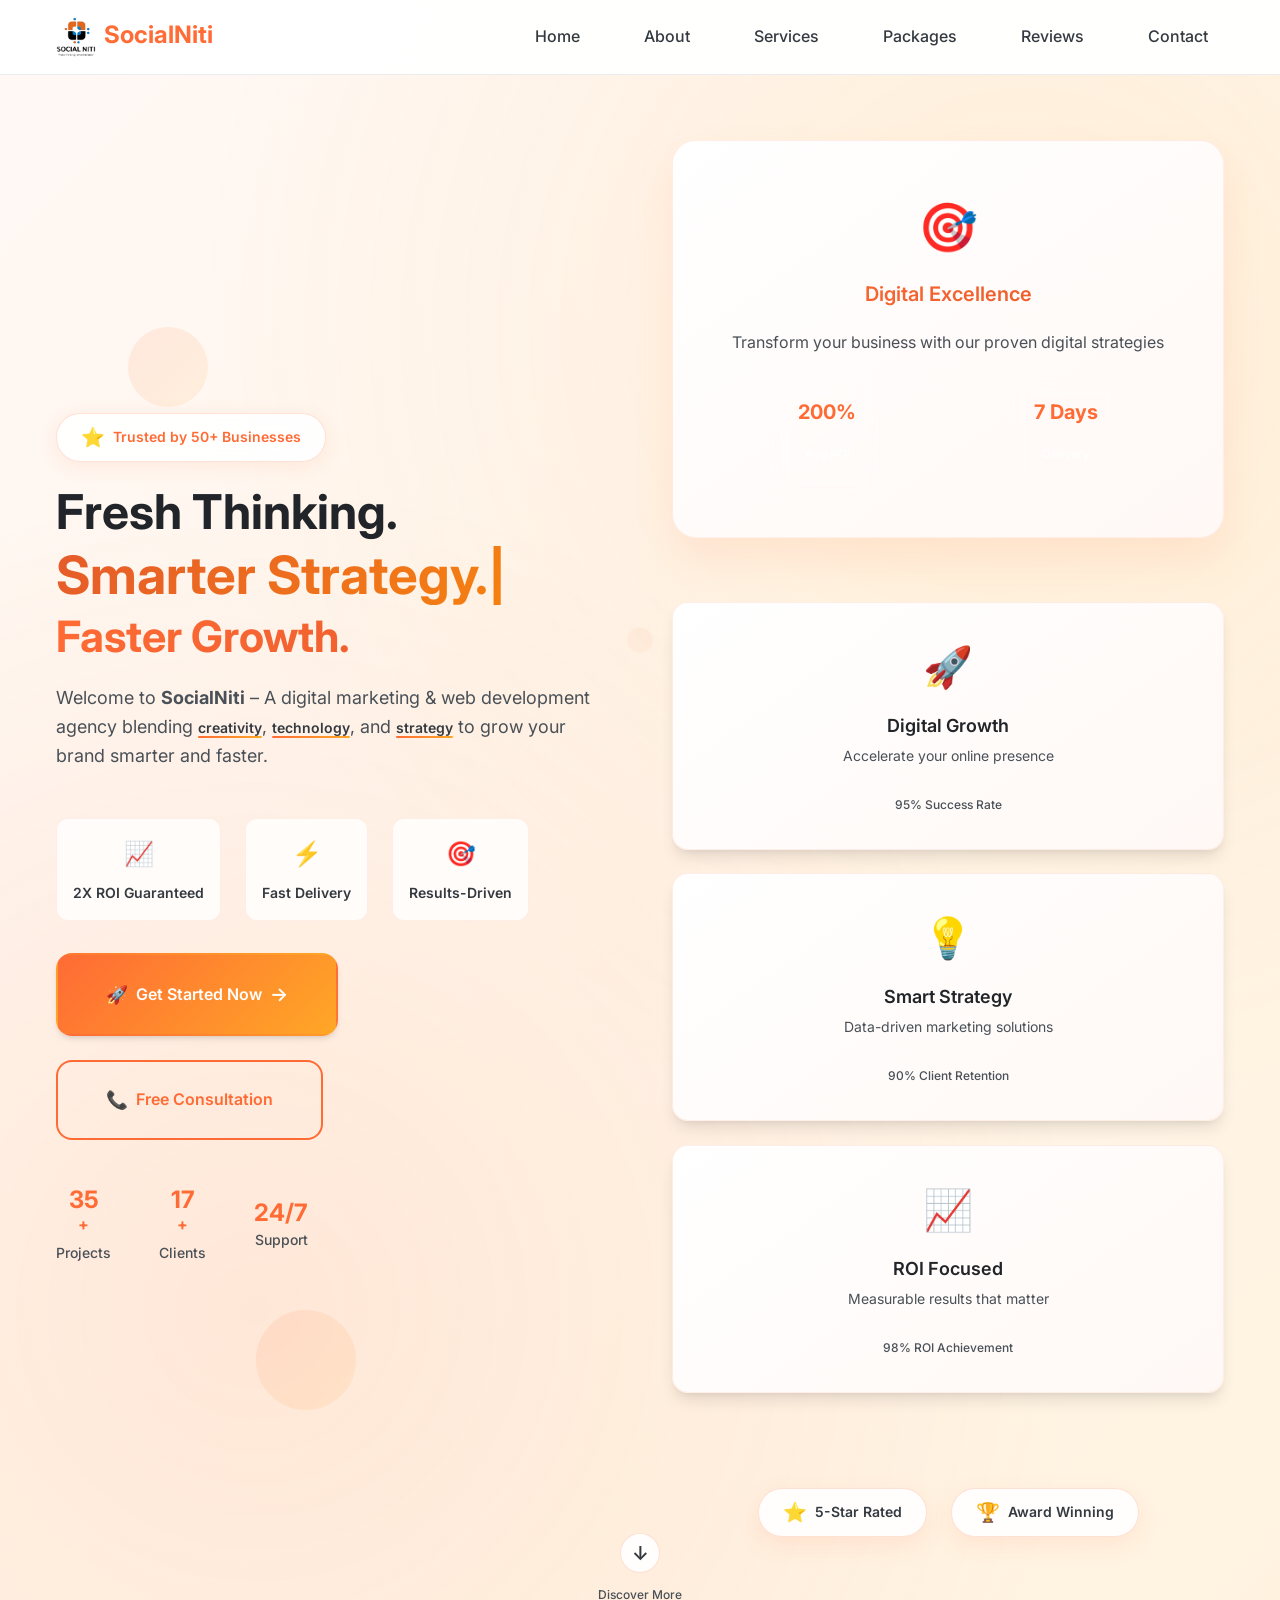
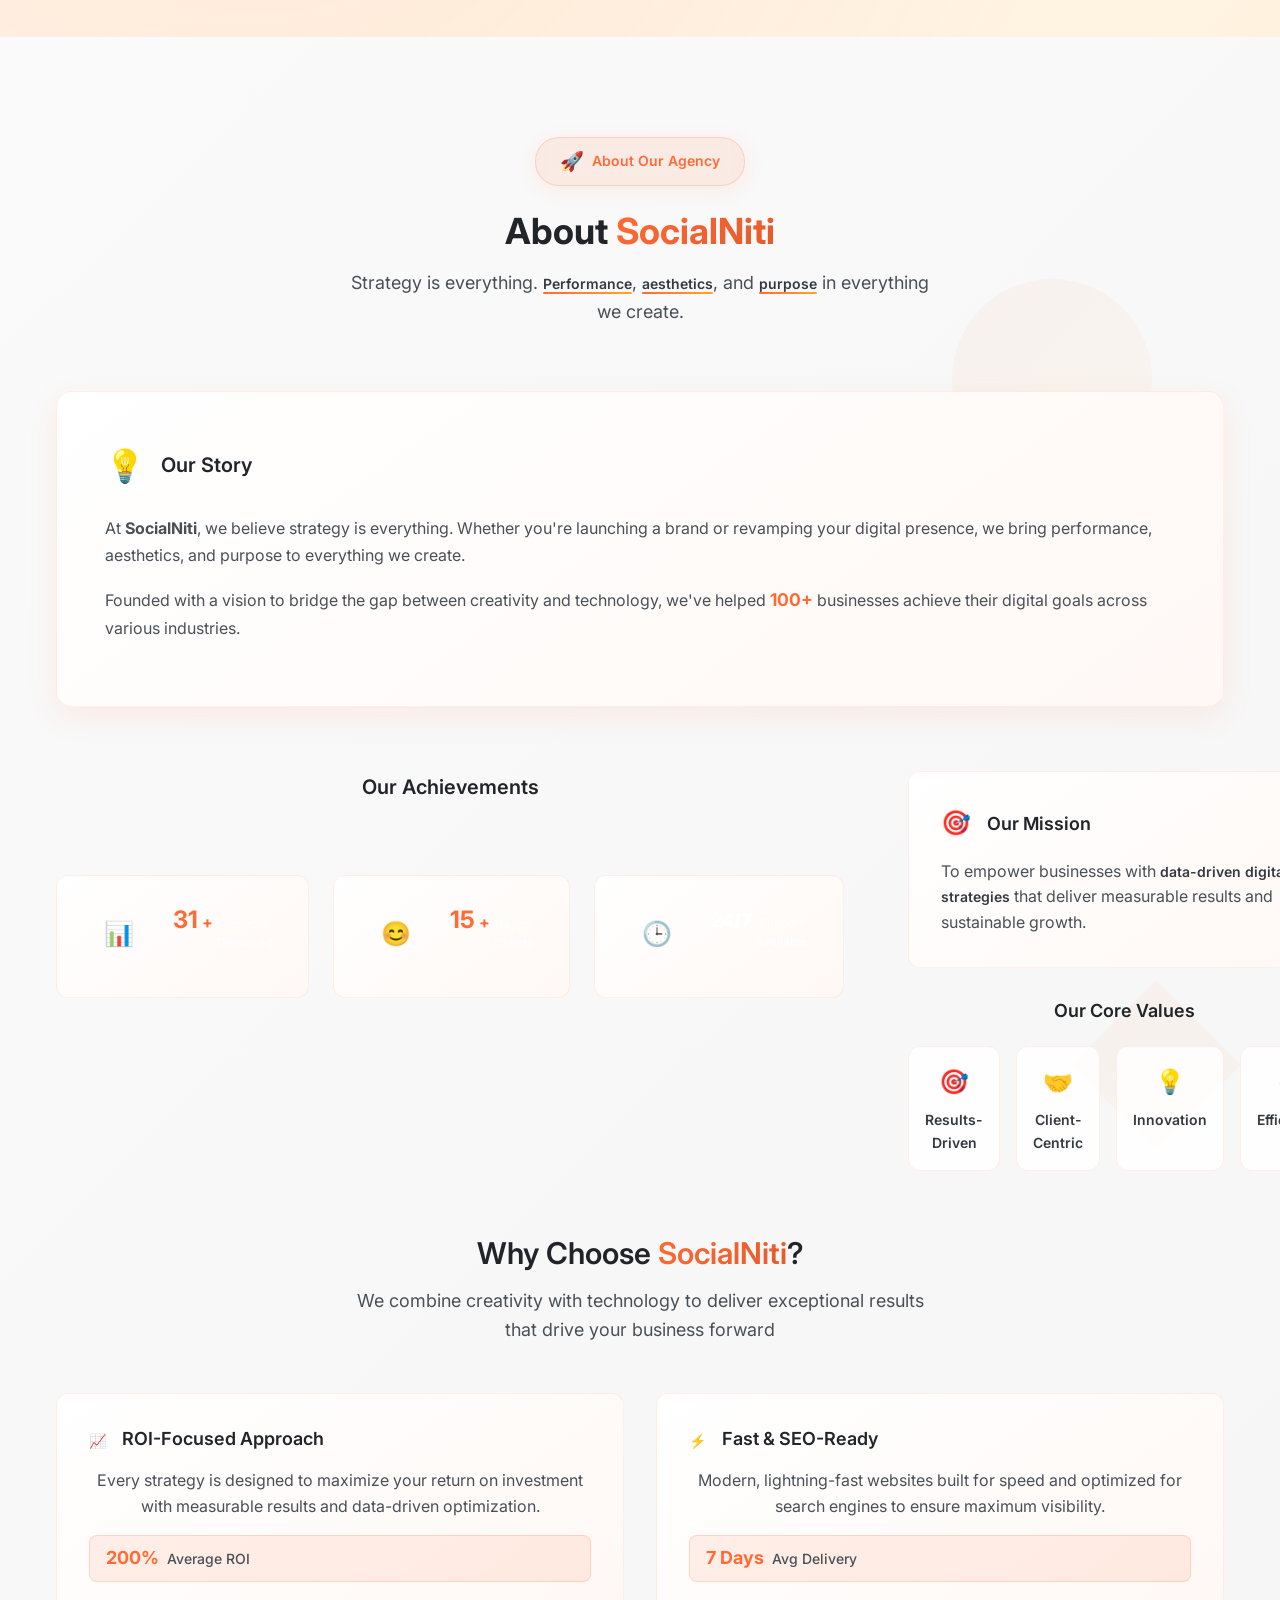
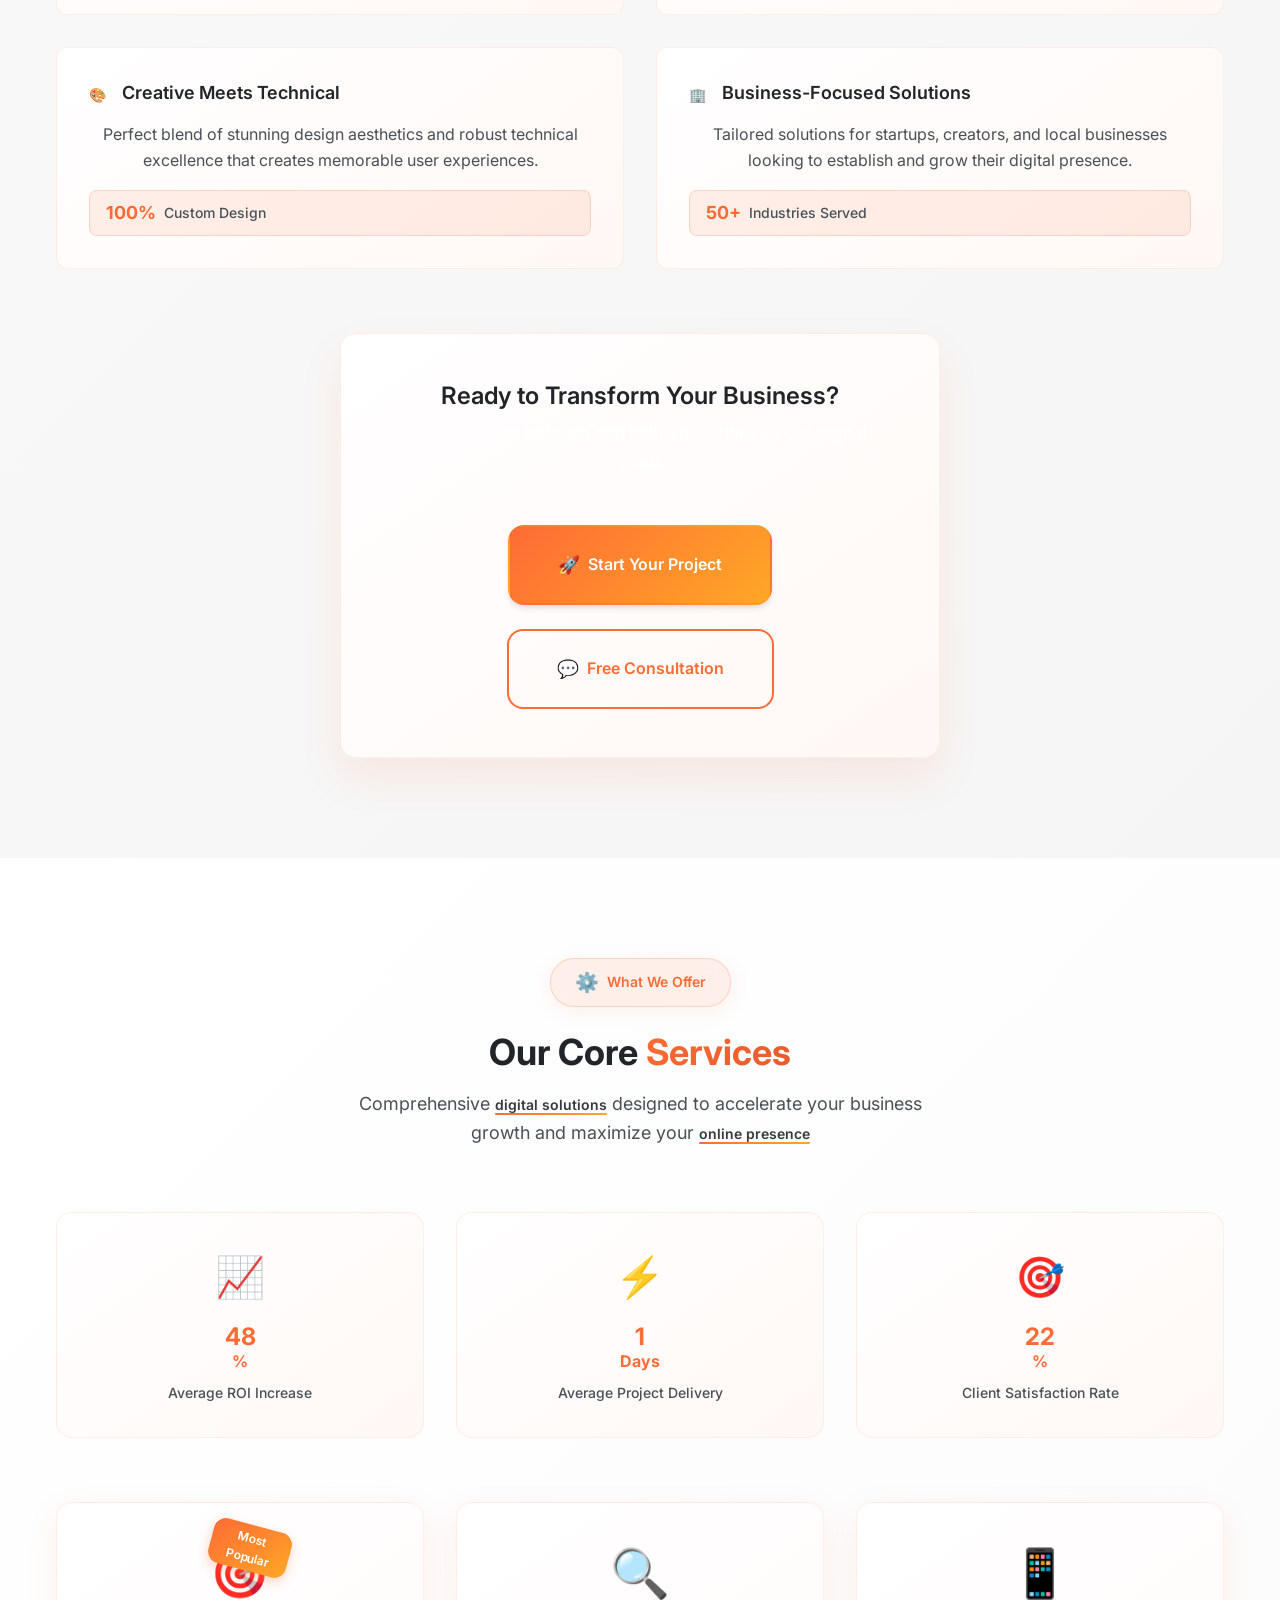
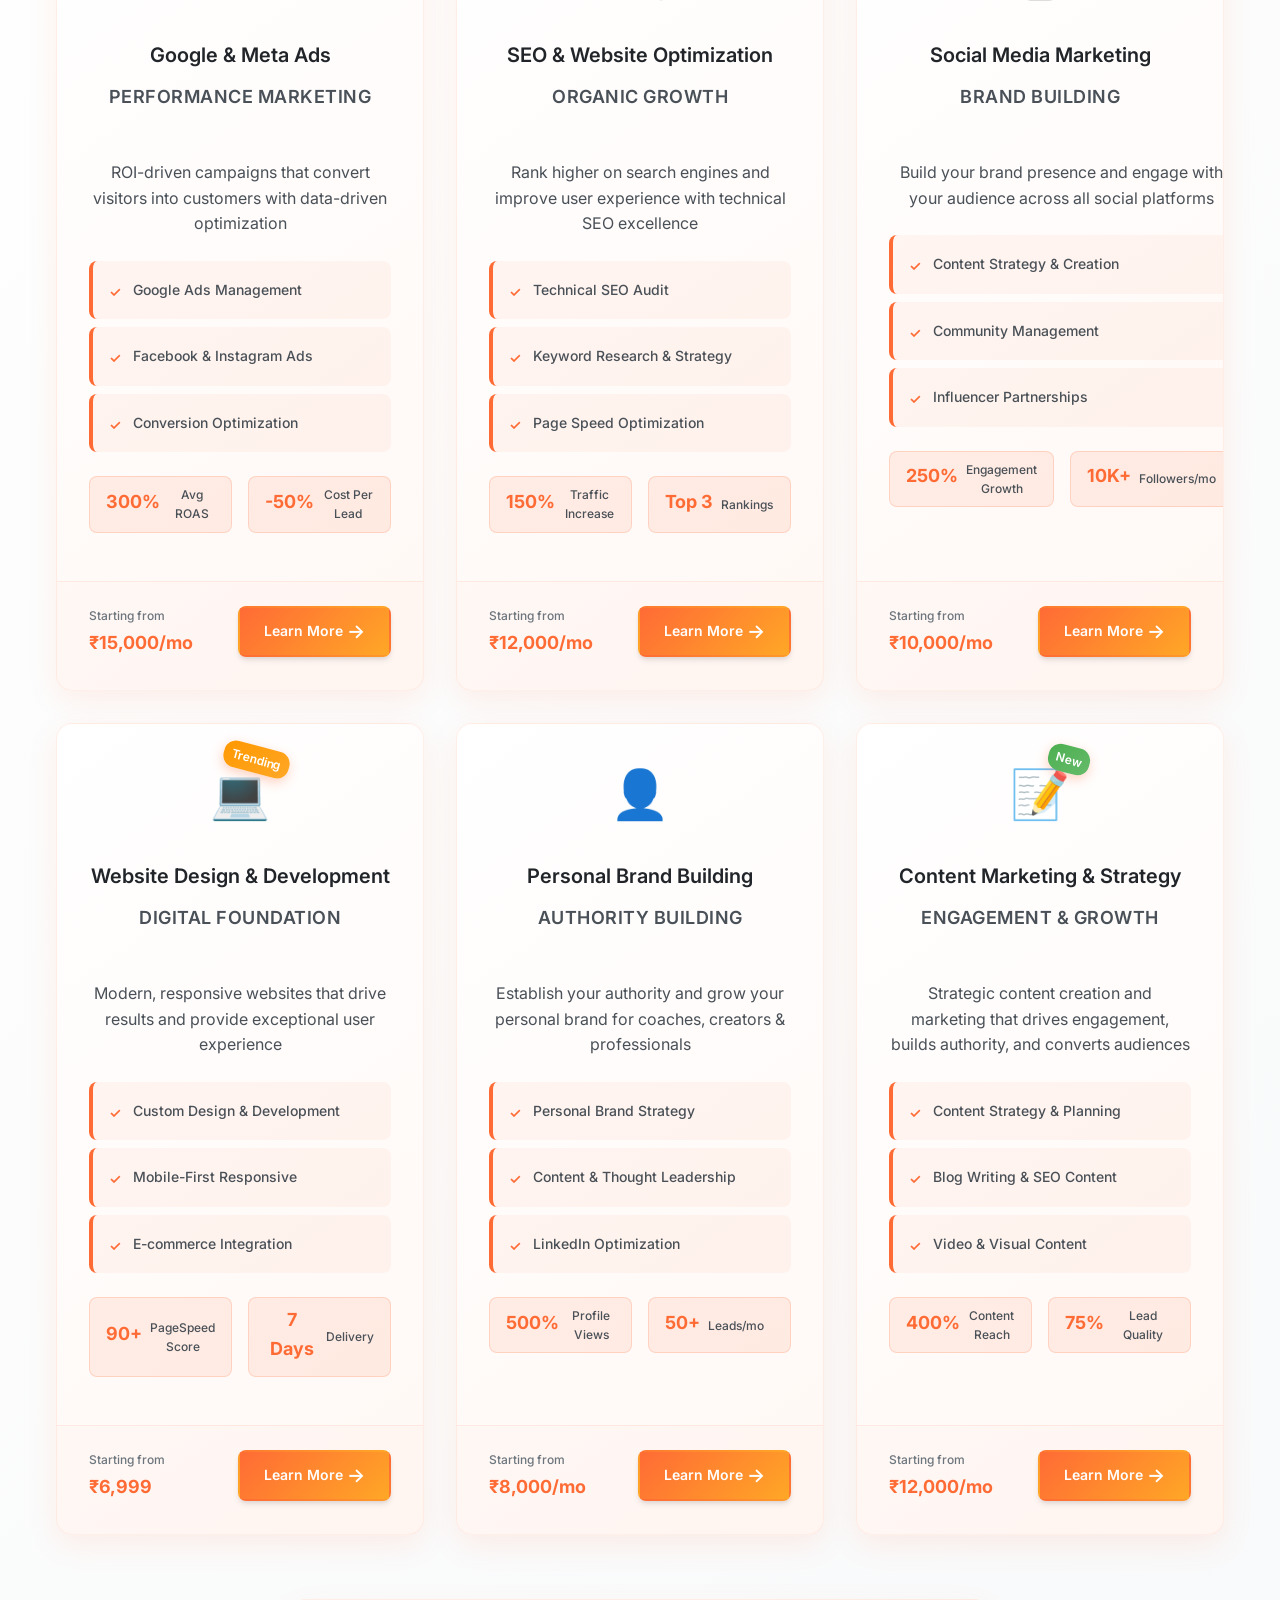
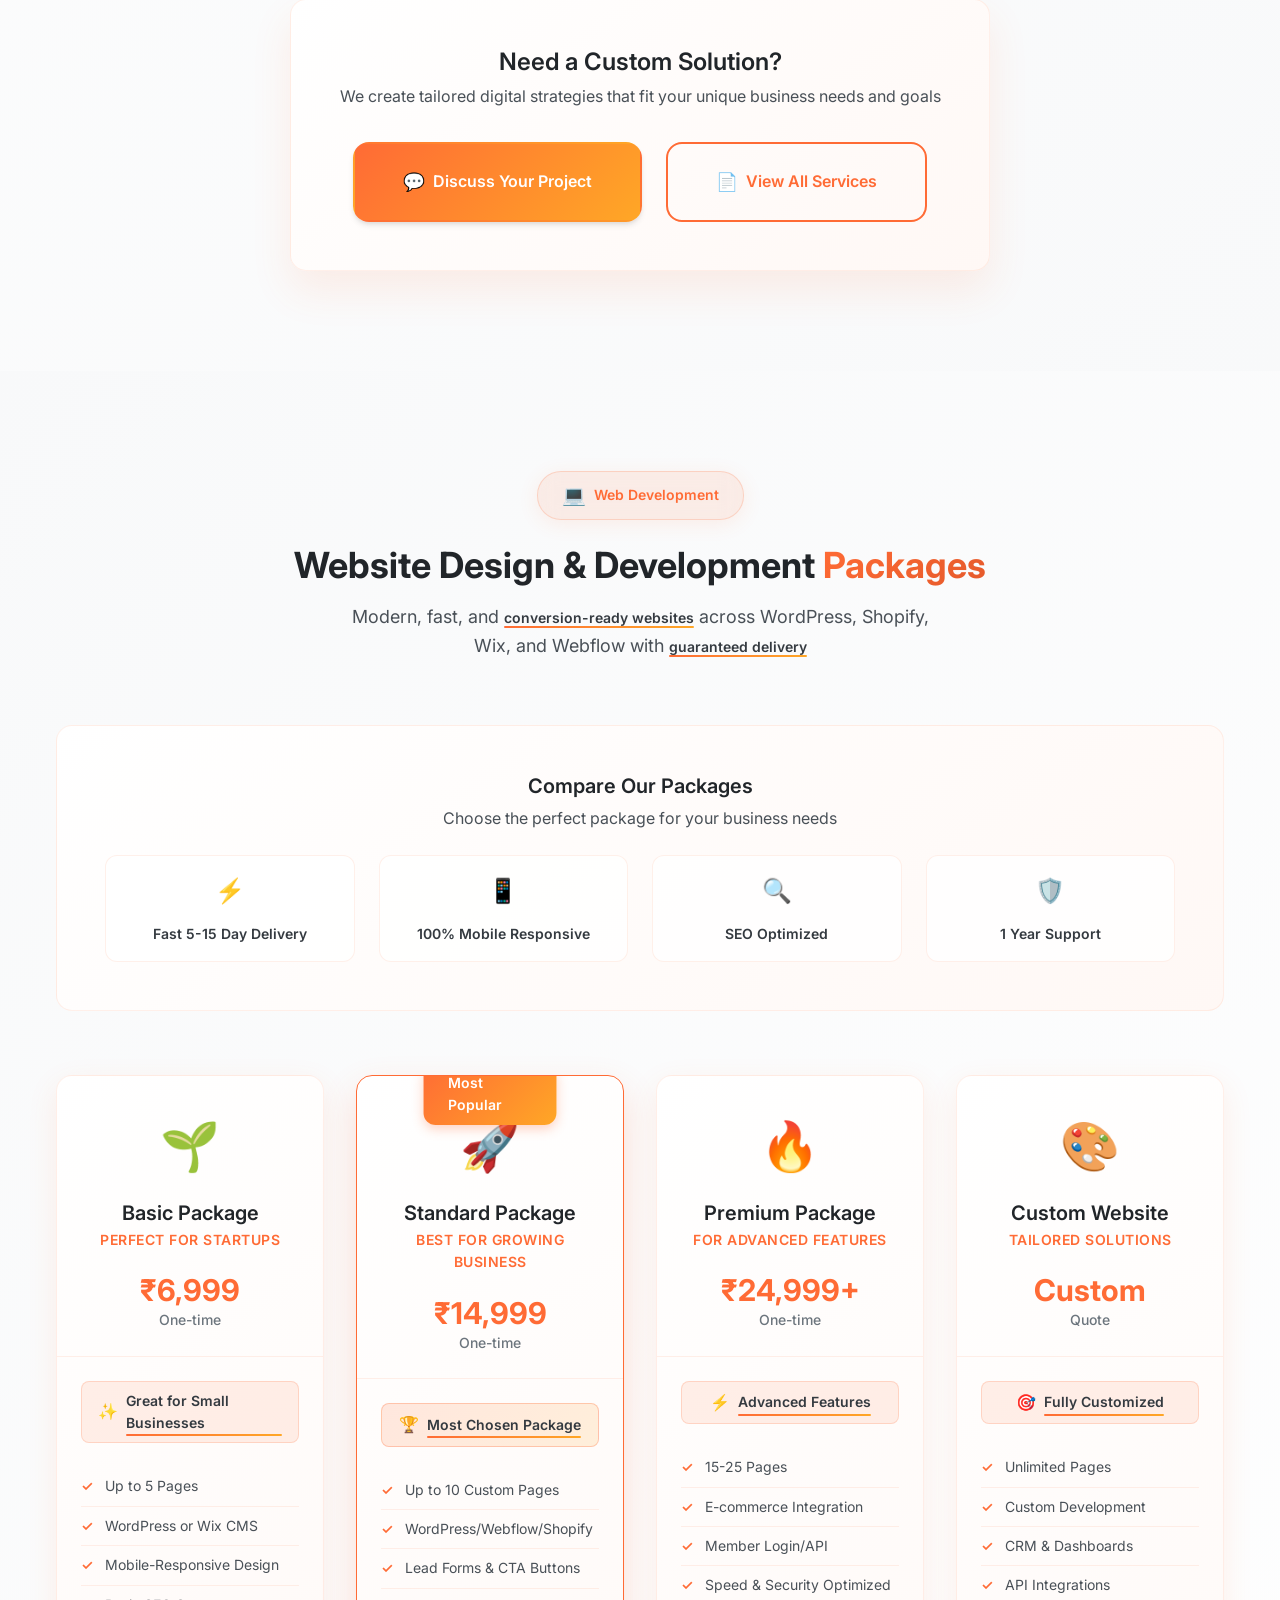
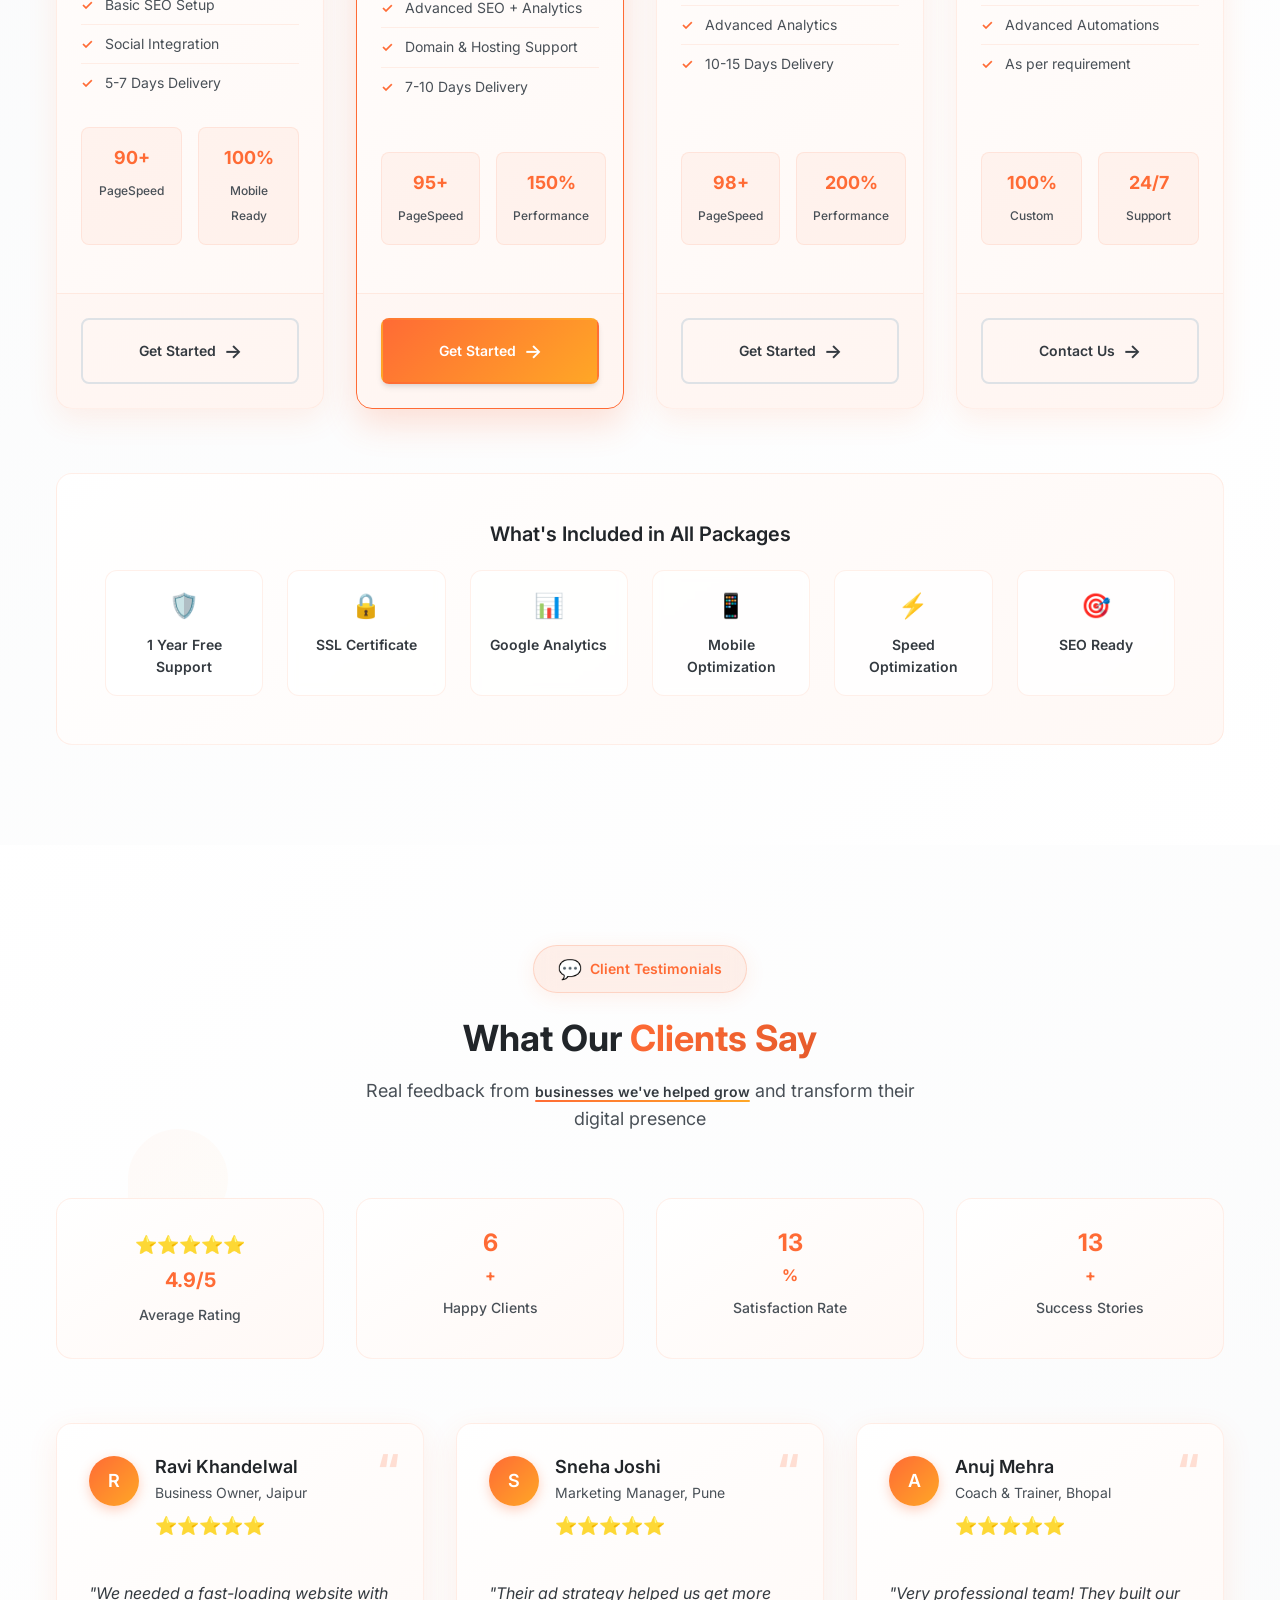
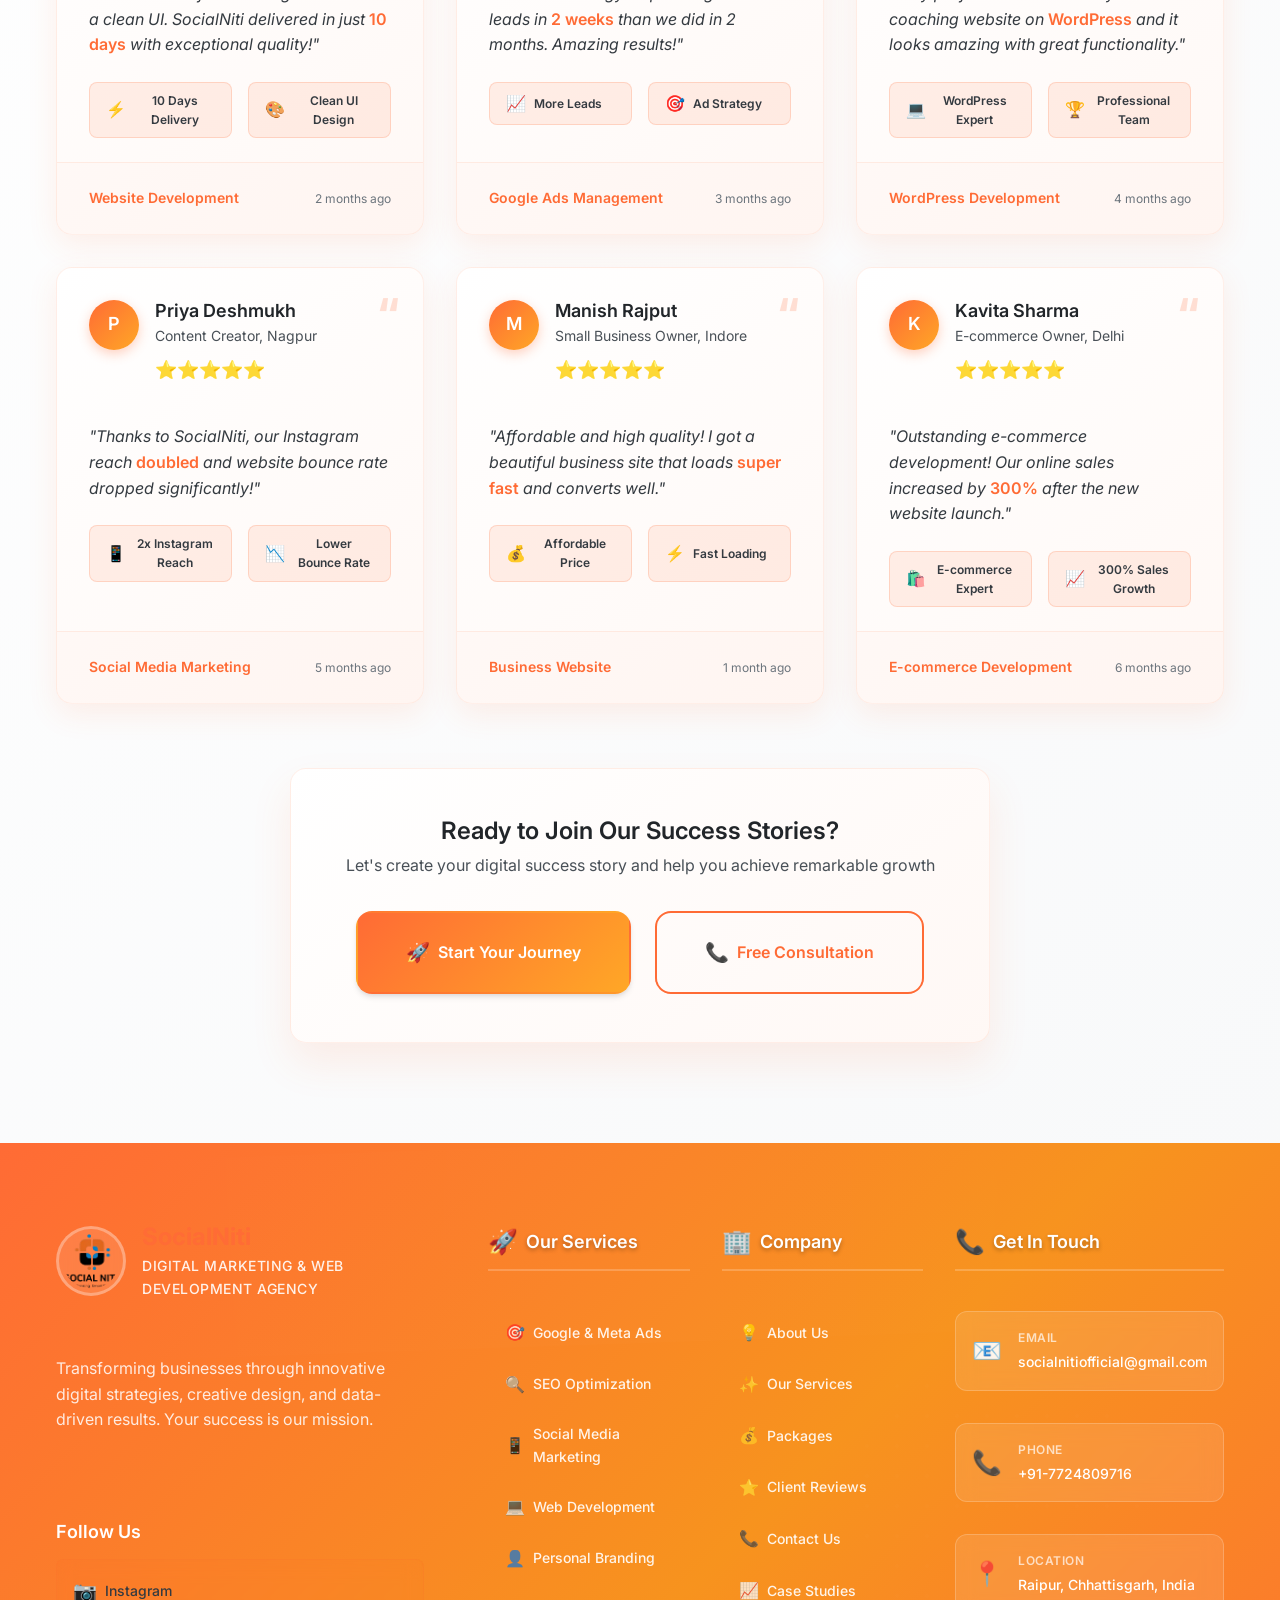
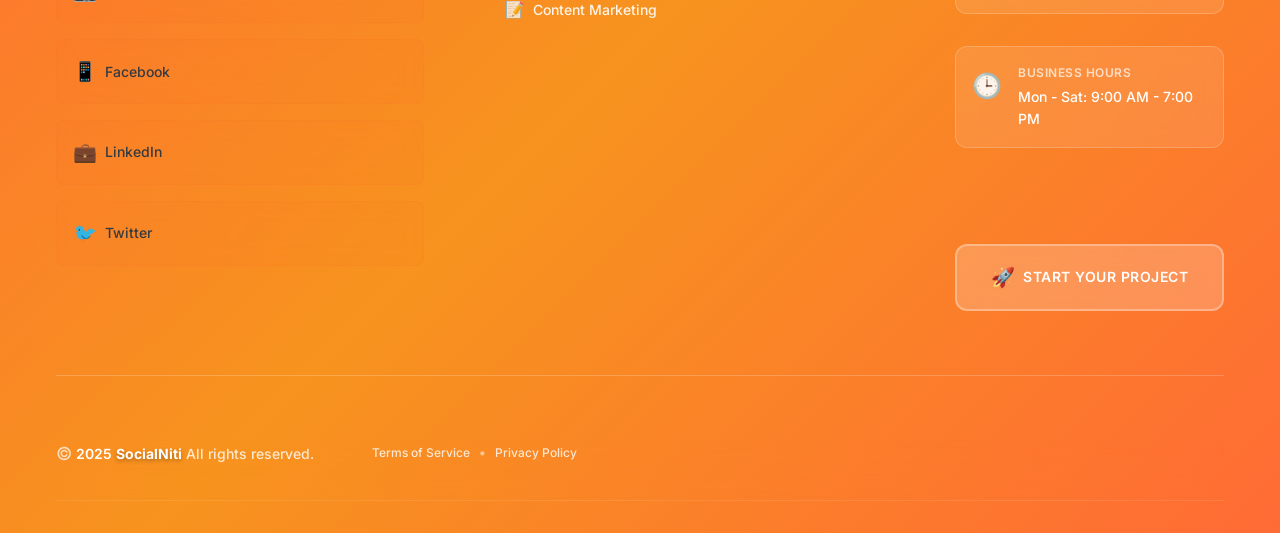
==== commit 1c0267d8: "responsive ,privacy,terms and contact page." ====
--- a/index.html
+++ b/index.html
@@ -1582,10 +1582,25 @@
                         </div>
                     </div>
                 </div>
-            </div>
-
-
-
+
+            </div>
+
+            <!-- Enhanced Footer Bottom -->
+            <div class="footer-bottom-enhanced">
+                <div class="footer-bottom-content">
+                    <div class="copyright-text">
+                        <span class="copyright-symbol">©</span>
+                        <span class="copyright-year">2025</span>
+                        <span class="copyright-brand">SocialNiti</span>
+                        <span class="copyright-rights">All rights reserved.</span>
+                    </div>
+                    <div class="legal-links">
+                         <a href="terms.html" class="legal-link">Terms of Service</a>
+                            <span class="legal-separator">•</span>
+                            <a href="privacy.html" class="legal-link">Privacy Policy</a>
+                    </div>
+                </div>
+            </div>
         </div>
     </footer>
 
--- a/css/style.css
+++ b/css/style.css
@@ -125,6 +125,25 @@
     padding: 0 var(--spacing-md);
 }
 
+/* Responsive Container */
+@media (max-width: 1024px) {
+    .container {
+        padding: 0 var(--spacing-lg);
+    }
+}
+
+@media (max-width: 768px) {
+    .container {
+        padding: 0 var(--spacing-md);
+    }
+}
+
+@media (max-width: 480px) {
+    .container {
+        padding: 0 var(--spacing-sm);
+    }
+}
+
 .text-center {
     text-align: center;
 }
@@ -169,6 +188,47 @@
 p {
     margin-bottom: var(--spacing-md);
     color: var(--gray-600);
+}
+
+/* Responsive Typography */
+@media (max-width: 768px) {
+    h1 {
+        font-size: var(--font-size-3xl);
+    }
+
+    h2 {
+        font-size: var(--font-size-2xl);
+    }
+
+    h3 {
+        font-size: var(--font-size-xl);
+    }
+
+    h4 {
+        font-size: var(--font-size-lg);
+    }
+}
+
+@media (max-width: 480px) {
+    h1 {
+        font-size: var(--font-size-2xl);
+    }
+
+    h2 {
+        font-size: var(--font-size-xl);
+    }
+
+    h3 {
+        font-size: var(--font-size-lg);
+    }
+
+    h4 {
+        font-size: var(--font-size-base);
+    }
+
+    p {
+        font-size: var(--font-size-sm);
+    }
 }
 
 .highlight {
@@ -192,6 +252,27 @@
     text-decoration: none;
     border: 2px solid transparent;
     min-width: 140px;
+    /* Touch-friendly sizing */
+    min-height: 44px;
+}
+
+/* Responsive Button Sizing */
+@media (max-width: 768px) {
+    .btn {
+        padding: var(--spacing-sm) var(--spacing-lg);
+        min-width: 120px;
+        min-height: 48px;
+        font-size: var(--font-size-sm);
+    }
+}
+
+@media (max-width: 480px) {
+    .btn {
+        padding: var(--spacing-sm) var(--spacing-md);
+        min-width: 100px;
+        min-height: 44px;
+        font-size: var(--font-size-sm);
+    }
 }
 
 .btn-primary {
@@ -253,6 +334,7 @@
     display: flex;
     align-items: center;
     gap: var(--spacing-sm);
+    z-index: 1001;
 }
 
 .logo {
@@ -264,7 +346,7 @@
 .brand-name {
     font-size: var(--font-size-xl);
     font-weight: 700;
-    color: var(--primary-color);
+    color: #FF6C35!important;
 }
 
 .nav-menu {
@@ -292,6 +374,8 @@
     flex-direction: column;
     gap: 4px;
     cursor: pointer;
+    z-index: 1001;
+    padding: var(--spacing-sm);
 }
 
 .nav-toggle span {
@@ -300,6 +384,63 @@
     background: var(--gray-700);
     border-radius: 2px;
     transition: var(--transition-normal);
+}
+
+/* Mobile Navigation Styles */
+.nav-toggle.active span:nth-child(1) {
+    transform: rotate(45deg) translate(5px, 5px);
+}
+
+.nav-toggle.active span:nth-child(2) {
+    opacity: 0;
+}
+
+.nav-toggle.active span:nth-child(3) {
+    transform: rotate(-45deg) translate(7px, -6px);
+}
+
+/* Mobile Menu Styles */
+@media (max-width: 768px) {
+    .nav-toggle {
+        display: flex;
+    }
+
+    .nav-menu {
+        position: fixed;
+        top: 0;
+        left: -100%;
+        width: 100%;
+        height: 100vh;
+        background: rgba(255, 255, 255, 0.98);
+        backdrop-filter: blur(20px);
+        flex-direction: column;
+        justify-content: center;
+        align-items: center;
+        gap: var(--spacing-2xl);
+        transition: left 0.3s ease;
+        z-index: 1000;
+    }
+
+    .nav-menu.active {
+        left: 0;
+    }
+
+    .nav-link {
+        font-size: var(--font-size-lg);
+        padding: var(--spacing-md) var(--spacing-xl);
+        border-radius: var(--radius-lg);
+        text-align: center;
+        min-width: 200px;
+    }
+
+    .nav-link:hover {
+        transform: translateY(-2px);
+        box-shadow: 0 4px 15px rgba(255, 107, 53, 0.2);
+    }
+
+    body.menu-open {
+        overflow: hidden;
+    }
 }
 
 /* ===== ENHANCED HERO SECTION ===== */
@@ -965,8 +1106,12 @@
         text-align: center;
     }
 
+    .hero-content {
+        order: 1;
+    }
+
     .hero-visual {
-        order: -1;
+        order: 2;
     }
 
     .hero-main-card {
@@ -1736,6 +1881,84 @@
     color: var(--gray-600);
 }
 
+/* ===== RESPONSIVE ABOUT SECTION ===== */
+@media (max-width: 1024px) {
+    .about {
+        padding: 80px 0;
+    }
+
+    .about-middle-section {
+        grid-template-columns: 1fr;
+        gap: var(--spacing-2xl);
+    }
+
+    .about-stats {
+        grid-template-columns: repeat(2, 1fr);
+        gap: var(--spacing-md);
+    }
+}
+
+@media (max-width: 768px) {
+    .about {
+        padding: 60px 0;
+    }
+
+    .about-content {
+        gap: var(--spacing-2xl);
+    }
+
+    .about-stats {
+        grid-template-columns: 1fr;
+        gap: var(--spacing-md);
+    }
+
+    .stat {
+        padding: var(--spacing-md);
+    }
+
+    .stat-number {
+        font-size: var(--font-size-xl);
+    }
+
+    .features-grid {
+        grid-template-columns: 1fr;
+        gap: var(--spacing-lg);
+    }
+
+    .feature {
+        flex-direction: column;
+        text-align: center;
+        gap: var(--spacing-sm);
+    }
+
+    .feature-icon {
+        margin-top: 0;
+        font-size: 2rem;
+    }
+}
+
+@media (max-width: 480px) {
+    .about {
+        padding: 40px 0;
+    }
+
+    .about-content {
+        gap: var(--spacing-xl);
+    }
+
+    .stat {
+        padding: var(--spacing-sm);
+    }
+
+    .stat-number {
+        font-size: var(--font-size-lg);
+    }
+
+    .feature {
+        gap: var(--spacing-xs);
+    }
+}
+
 /* ===== ENHANCED SERVICES SECTION ===== */
 .services {
     padding: 100px 0;
@@ -2119,6 +2342,116 @@
 
 .service-link:hover {
     color: var(--primary-dark);
+}
+
+/* ===== RESPONSIVE SERVICES SECTION ===== */
+@media (max-width: 1024px) {
+    .services {
+        padding: 80px 0;
+    }
+
+    .services-overview {
+        grid-template-columns: repeat(2, 1fr);
+        gap: var(--spacing-lg);
+    }
+
+    .services-grid {
+        grid-template-columns: repeat(auto-fit, minmax(300px, 1fr));
+        gap: var(--spacing-lg);
+    }
+
+    .service-bg-shape {
+        display: none;
+    }
+}
+
+@media (max-width: 768px) {
+    .services {
+        padding: 60px 0;
+    }
+
+    .services-overview {
+        grid-template-columns: 1fr;
+        gap: var(--spacing-md);
+        margin-bottom: var(--spacing-2xl);
+    }
+
+    .overview-card {
+        padding: var(--spacing-lg);
+    }
+
+    .overview-number {
+        font-size: var(--font-size-2xl);
+    }
+
+    .services-grid {
+        grid-template-columns: 1fr;
+        gap: var(--spacing-lg);
+    }
+
+    .service-card.enhanced-card {
+        margin: 0 auto;
+        max-width: 400px;
+    }
+
+    .service-footer {
+        flex-direction: column;
+        align-items: center;
+        text-align: center;
+        gap: var(--spacing-md);
+    }
+
+    .service-pricing {
+        align-items: center;
+    }
+
+    .services-cta-card {
+        padding: var(--spacing-xl);
+    }
+
+    .services-cta .cta-actions {
+        flex-direction: column;
+        align-items: center;
+    }
+}
+
+@media (max-width: 480px) {
+    .services {
+        padding: 40px 0;
+    }
+
+    .service-card.enhanced-card {
+        max-width: 100%;
+    }
+
+    .service-header {
+        padding: var(--spacing-lg) var(--spacing-md) var(--spacing-md);
+    }
+
+    .service-content {
+        padding: 0 var(--spacing-md) var(--spacing-md);
+    }
+
+    .service-footer {
+        padding: var(--spacing-md);
+    }
+
+    .service-icon {
+        font-size: 2.5rem;
+    }
+
+    .service-title {
+        font-size: var(--font-size-lg);
+    }
+
+    .service-metrics {
+        grid-template-columns: 1fr;
+        gap: var(--spacing-sm);
+    }
+
+    .services-cta-card {
+        padding: var(--spacing-lg);
+    }
 }
 
 /* ===== ENHANCED PACKAGES SECTION ===== */
@@ -2548,6 +2881,109 @@
     text-align: center;
 }
 
+/* ===== RESPONSIVE PACKAGES SECTION ===== */
+@media (max-width: 1024px) {
+    .packages {
+        padding: 80px 0;
+    }
+
+    .packages-grid-enhanced {
+        grid-template-columns: repeat(2, 1fr);
+        gap: var(--spacing-lg);
+    }
+
+    .package-bg-shape {
+        display: none;
+    }
+
+    .benefits-grid {
+        grid-template-columns: repeat(3, 1fr);
+        gap: var(--spacing-md);
+    }
+}
+
+@media (max-width: 768px) {
+    .packages {
+        padding: 60px 0;
+    }
+
+    .packages-comparison {
+        padding: var(--spacing-xl);
+    }
+
+    .comparison-stats {
+        grid-template-columns: repeat(2, 1fr);
+        gap: var(--spacing-md);
+    }
+
+    .packages-grid-enhanced {
+        grid-template-columns: 1fr;
+        gap: var(--spacing-lg);
+    }
+
+    .package-card-enhanced {
+        margin: 0 auto;
+        max-width: 400px;
+    }
+
+    .benefits-grid {
+        grid-template-columns: repeat(2, 1fr);
+        gap: var(--spacing-md);
+    }
+
+    .packages-benefits {
+        padding: var(--spacing-xl);
+    }
+}
+
+@media (max-width: 480px) {
+    .packages {
+        padding: 40px 0;
+    }
+
+    .packages-comparison {
+        padding: var(--spacing-lg);
+    }
+
+    .comparison-stats {
+        grid-template-columns: 1fr;
+        gap: var(--spacing-sm);
+    }
+
+    .package-card-enhanced {
+        max-width: 100%;
+    }
+
+    .package-header {
+        padding: var(--spacing-lg) var(--spacing-md) var(--spacing-md);
+    }
+
+    .package-content {
+        padding: var(--spacing-md);
+    }
+
+    .package-price {
+        font-size: var(--font-size-2xl);
+    }
+
+    .package-title {
+        font-size: var(--font-size-lg);
+    }
+
+    .benefits-grid {
+        grid-template-columns: 1fr;
+        gap: var(--spacing-sm);
+    }
+
+    .benefit-item {
+        padding: var(--spacing-sm);
+    }
+
+    .packages-benefits {
+        padding: var(--spacing-lg);
+    }
+}
+
 /* ===== ENHANCED REVIEWS SECTION ===== */
 .reviews {
     padding: 100px 0;
@@ -2889,6 +3325,81 @@
     font-size: 1.2rem;
 }
 
+/* ===== RESPONSIVE REVIEWS SECTION ===== */
+@media (max-width: 1024px) {
+    .reviews {
+        padding: 80px 0;
+    }
+
+    .reviews-grid {
+        grid-template-columns: repeat(2, 1fr);
+        gap: var(--spacing-lg);
+    }
+
+    .review-bg-shape {
+        display: none;
+    }
+}
+
+@media (max-width: 768px) {
+    .reviews {
+        padding: 60px 0;
+    }
+
+    .reviews-grid {
+        grid-template-columns: 1fr;
+        gap: var(--spacing-lg);
+    }
+
+    .review-card {
+        margin: 0 auto;
+        max-width: 400px;
+    }
+
+    .review-footer {
+        flex-direction: column;
+        align-items: center;
+        text-align: center;
+        gap: var(--spacing-sm);
+    }
+
+    .reviews-cta-card {
+        padding: var(--spacing-xl);
+    }
+
+    .reviews-cta .cta-actions {
+        flex-direction: column;
+        align-items: center;
+    }
+}
+
+@media (max-width: 480px) {
+    .reviews {
+        padding: 40px 0;
+    }
+
+    .review-card {
+        max-width: 100%;
+        padding: var(--spacing-lg);
+    }
+
+    .review-header {
+        padding: var(--spacing-lg) var(--spacing-md) var(--spacing-md);
+    }
+
+    .review-content {
+        padding: 0 var(--spacing-md) var(--spacing-md);
+    }
+
+    .review-footer {
+        padding: var(--spacing-md);
+    }
+
+    .reviews-cta-card {
+        padding: var(--spacing-lg);
+    }
+}
+
 /* ===== CTA SECTION ===== */
 .cta {
     padding: 80px 0;
@@ -3050,8 +3561,7 @@
     font-size: var(--font-size-2xl);
     font-weight: 700;
     margin-bottom: var(--spacing-xs);
-    color: var(--white);
-    text-shadow: 0 2px 4px rgba(0, 0, 0, 0.3);
+
 }
 
 .brand-tagline {
@@ -3298,30 +3808,24 @@
 
 /* Enhanced Footer Bottom */
 .footer-bottom-enhanced {
-    padding: var(--spacing-2xl) 0;
-    background: rgba(0, 0, 0, 0.2);
+
     backdrop-filter: blur(15px);
     -webkit-backdrop-filter: blur(15px);
-    border-top: 1px solid rgba(255, 255, 255, 0.2);
+
 }
 
 .footer-bottom-content {
-    display: grid;
-    grid-template-columns: 1fr auto 1fr;
+    display: flex;
+    justify-content: space-between;
     align-items: center;
     gap: var(--spacing-xl);
-}
-
-/* Enhanced Copyright */
-.footer-copyright-enhanced {
-    text-align: left;
+    flex-wrap: wrap;
 }
 
 .copyright-text {
     display: flex;
     align-items: center;
     gap: var(--spacing-xs);
-    margin-bottom: var(--spacing-xs);
     font-size: var(--font-size-sm);
     color: rgba(255, 255, 255, 0.9);
     font-weight: 500;
@@ -3440,6 +3944,27 @@
 .legal-separator {
     color: rgba(255, 255, 255, 0.5);
     font-weight: 300;
+}
+
+/* Enhanced Legal Section */
+.footer-legal-enhanced {
+    display: flex;
+    align-items: center;
+    gap: var(--spacing-md);
+}
+
+.legal-links {
+    display: flex;
+    align-items: center;
+    gap: var(--spacing-sm);
+    white-space: nowrap;
+}
+
+.legal-note {
+    font-size: var(--font-size-xs);
+    color: rgba(255, 255, 255, 0.7);
+    margin: 0;
+    font-style: italic;
 }
 
 /* ===== UPGRADED FOOTER BOTTOM ===== */
@@ -3863,6 +4388,206 @@
 
 .cta-btn-text {
     font-weight: 600;
+}
+
+/* ===== RESPONSIVE CTA AND FOOTER SECTIONS ===== */
+@media (max-width: 1024px) {
+    .cta {
+        padding: 60px 0;
+    }
+
+    .footer {
+        padding: 60px 0 0;
+    }
+
+    .footer-main {
+        grid-template-columns: 1fr;
+        gap: var(--spacing-2xl);
+        text-align: center;
+    }
+
+    .footer-links-enhanced {
+        grid-template-columns: repeat(2, 1fr);
+        gap: var(--spacing-lg);
+    }
+
+    .footer-bottom-content {
+        flex-direction: column;
+        gap: var(--spacing-md);
+        text-align: center;
+    }
+
+    .footer-stats {
+        justify-content: center;
+        flex-wrap: wrap;
+    }
+}
+
+@media (max-width: 768px) {
+    .cta {
+        padding: 50px 0;
+    }
+
+    .cta-content p {
+        font-size: var(--font-size-base);
+    }
+
+    .cta-buttons {
+        flex-direction: column;
+        align-items: center;
+        gap: var(--spacing-md);
+    }
+
+    .cta .btn-primary,
+    .cta .btn-secondary {
+        width: 100%;
+        max-width: 280px;
+        justify-content: center;
+    }
+
+    .footer {
+        padding: 50px 0 0;
+    }
+
+    .footer-links-enhanced {
+        grid-template-columns: 1fr;
+        gap: var(--spacing-lg);
+    }
+
+    .footer-column-enhanced {
+        text-align: center;
+    }
+
+    .column-links {
+        align-items: center;
+    }
+
+    .footer-link {
+        justify-content: center;
+        max-width: 250px;
+        margin: 0 auto;
+    }
+
+    .contact-info {
+        align-items: center;
+    }
+
+    .social-links {
+        justify-content: center;
+    }
+
+    .footer-stats {
+        flex-direction: column;
+        align-items: center;
+        gap: var(--spacing-md);
+    }
+
+    .stats-grid {
+        grid-template-columns: 1fr;
+        gap: var(--spacing-sm);
+    }
+
+    .footer-bottom-cta {
+        padding: var(--spacing-lg) 0;
+    }
+
+    .bottom-cta-buttons {
+        flex-direction: column;
+        align-items: center;
+        gap: var(--spacing-md);
+    }
+
+    .bottom-cta-btn {
+        width: 100%;
+        max-width: 250px;
+        justify-content: center;
+    }
+}
+
+@media (max-width: 480px) {
+    .cta {
+        padding: 40px 0;
+    }
+
+    .footer {
+        padding: 40px 0 0;
+    }
+
+    .footer-brand-enhanced {
+        gap: var(--spacing-md);
+    }
+
+    .brand-logo-wrapper {
+        flex-direction: column;
+        text-align: center;
+        gap: var(--spacing-sm);
+    }
+
+    .footer-logo-enhanced {
+        width: 60px;
+        height: 60px;
+    }
+
+    .brand-name {
+        font-size: var(--font-size-xl);
+    }
+
+    .brand-tagline {
+        font-size: var(--font-size-sm);
+    }
+
+    .footer-link {
+        padding: var(--spacing-xs) var(--spacing-sm);
+        font-size: var(--font-size-xs);
+    }
+
+    .column-title {
+        font-size: var(--font-size-base);
+    }
+
+    .contact-item {
+        flex-direction: column;
+        text-align: center;
+        gap: var(--spacing-xs);
+    }
+
+    .social-link {
+        padding: var(--spacing-sm);
+        min-width: auto;
+    }
+
+    .social-text {
+        display: none;
+    }
+
+    .footer-bottom-enhanced {
+        padding: var(--spacing-lg) 0;
+    }
+
+    .copyright-text {
+        flex-wrap: wrap;
+        justify-content: center;
+        text-align: center;
+        gap: var(--spacing-xs);
+    }
+
+    .legal-links {
+        justify-content: center;
+        text-align: center;
+    }
+
+    .footer-bottom-cta {
+        padding: var(--spacing-md) 0;
+    }
+
+    .cta-highlight {
+        font-size: var(--font-size-base);
+    }
+
+    .bottom-cta-btn {
+        padding: var(--spacing-sm) var(--spacing-md);
+        font-size: var(--font-size-xs);
+    }
 }
 
 /* ===== JAVASCRIPT ENHANCED ELEMENTS ===== */
@@ -4143,6 +4868,938 @@
     margin: 0;
 }
 
+/* ===== CONTACT PAGE ===== */
+.contact-hero {
+    padding: 140px 0 80px;
+    background: var(--gradient-primary);
+    color: var(--white);
+    text-align: center;
+    position: relative;
+    overflow: hidden;
+}
+
+.contact-hero::before {
+    content: '';
+    position: absolute;
+    top: 0;
+    left: 0;
+    right: 0;
+    bottom: 0;
+    background:
+        radial-gradient(circle at 20% 80%, rgba(255, 255, 255, 0.1) 0%, transparent 50%),
+        radial-gradient(circle at 80% 20%, rgba(255, 255, 255, 0.1) 0%, transparent 50%);
+    pointer-events: none;
+}
+
+.contact-hero-content {
+    position: relative;
+    z-index: 2;
+}
+
+.contact-hero h1 {
+    font-size: var(--font-size-4xl);
+    margin-bottom: var(--spacing-lg);
+    color: var(--white);
+}
+
+.contact-hero p {
+    font-size: var(--font-size-lg);
+    margin-bottom: var(--spacing-2xl);
+    color: rgba(255, 255, 255, 0.9);
+    max-width: 600px;
+    margin-left: auto;
+    margin-right: auto;
+}
+
+.hero-stats {
+    display: flex;
+    justify-content: center;
+    gap: var(--spacing-2xl);
+    flex-wrap: wrap;
+}
+
+.stat-item {
+    display: flex;
+    align-items: center;
+    gap: var(--spacing-sm);
+    background: rgba(255, 255, 255, 0.1);
+    padding: var(--spacing-md) var(--spacing-lg);
+    border-radius: var(--radius-lg);
+    backdrop-filter: blur(10px);
+    border: 1px solid rgba(255, 255, 255, 0.2);
+}
+
+.stat-icon {
+    font-size: 1.5rem;
+}
+
+.stat-text {
+    font-weight: 500;
+    color: rgba(255, 255, 255, 0.9);
+}
+
+/* Contact Section */
+.contact-section {
+    padding: 100px 0;
+    background: var(--white);
+}
+
+.contact-grid {
+    display: grid;
+    grid-template-columns: 1fr 1fr;
+    gap: var(--spacing-4xl);
+    align-items: start;
+}
+
+/* Contact Form */
+.contact-form-wrapper {
+    background: var(--gradient-card);
+    padding: var(--spacing-3xl);
+    border-radius: var(--radius-2xl);
+    box-shadow: var(--shadow-lg);
+    border: 1px solid rgba(255, 107, 53, 0.1);
+}
+
+.form-header {
+    margin-bottom: var(--spacing-2xl);
+}
+
+.form-header h2 {
+    color: var(--primary-color);
+    margin-bottom: var(--spacing-md);
+}
+
+.form-header p {
+    color: var(--gray-600);
+    margin: 0;
+}
+
+.contact-form {
+    display: flex;
+    flex-direction: column;
+    gap: var(--spacing-lg);
+}
+
+.form-row {
+    display: grid;
+    grid-template-columns: 1fr 1fr;
+    gap: var(--spacing-lg);
+}
+
+.form-group {
+    display: flex;
+    flex-direction: column;
+    gap: var(--spacing-sm);
+}
+
+.form-group label {
+    font-weight: 500;
+    color: var(--gray-700);
+    font-size: var(--font-size-sm);
+}
+
+.form-group input,
+.form-group select,
+.form-group textarea {
+    padding: var(--spacing-md);
+    border: 2px solid var(--gray-200);
+    border-radius: var(--radius-md);
+    font-size: var(--font-size-base);
+    transition: var(--transition-normal);
+    background: var(--white);
+}
+
+.form-group input:focus,
+.form-group select:focus,
+.form-group textarea:focus {
+    outline: none;
+    border-color: var(--primary-color);
+    box-shadow: 0 0 0 3px rgba(255, 107, 53, 0.1);
+}
+
+.form-group textarea {
+    resize: vertical;
+    min-height: 120px;
+}
+
+.checkbox-group {
+    flex-direction: row;
+    align-items: center;
+    gap: var(--spacing-md);
+}
+
+.checkbox-label {
+    display: flex;
+    align-items: center;
+    gap: var(--spacing-sm);
+    cursor: pointer;
+    font-size: var(--font-size-sm);
+    color: var(--gray-600);
+}
+
+.checkbox-label input[type="checkbox"] {
+    width: 18px;
+    height: 18px;
+    margin: 0;
+}
+
+/* Contact Info */
+.contact-info-wrapper {
+    background: var(--gradient-card);
+    padding: var(--spacing-3xl);
+    border-radius: var(--radius-2xl);
+    box-shadow: var(--shadow-lg);
+    border: 1px solid rgba(255, 107, 53, 0.1);
+    height: fit-content;
+}
+
+.contact-info h3 {
+    color: var(--primary-color);
+    margin-bottom: var(--spacing-md);
+}
+
+.contact-info > p {
+    color: var(--gray-600);
+    margin-bottom: var(--spacing-2xl);
+}
+
+.contact-methods {
+    display: flex;
+    flex-direction: column;
+    gap: var(--spacing-xl);
+    margin-bottom: var(--spacing-2xl);
+}
+
+.contact-method {
+    display: flex;
+    align-items: flex-start;
+    gap: var(--spacing-lg);
+}
+
+.method-icon {
+    font-size: 2rem;
+    background: rgba(255, 107, 53, 0.1);
+    padding: var(--spacing-md);
+    border-radius: var(--radius-lg);
+    min-width: 60px;
+    text-align: center;
+}
+
+.method-content h4 {
+    color: var(--gray-800);
+    margin-bottom: var(--spacing-xs);
+    font-size: var(--font-size-lg);
+}
+
+.method-content p,
+.method-content a {
+    color: var(--gray-600);
+    margin: 0;
+    text-decoration: none;
+    transition: var(--transition-normal);
+}
+
+.method-content a:hover {
+    color: var(--primary-color);
+}
+
+.social-connect {
+    border-top: 1px solid rgba(255, 107, 53, 0.2);
+    padding-top: var(--spacing-xl);
+}
+
+.social-connect h4 {
+    color: var(--gray-800);
+    margin-bottom: var(--spacing-lg);
+}
+
+.social-links {
+    display: grid;
+    grid-template-columns: repeat(2, 1fr);
+    gap: var(--spacing-md);
+}
+
+.social-link {
+    display: flex;
+    align-items: center;
+    gap: var(--spacing-sm);
+    padding: var(--spacing-md);
+    background: rgba(255, 107, 53, 0.05);
+    border: 1px solid rgba(255, 107, 53, 0.1);
+    border-radius: var(--radius-md);
+    text-decoration: none;
+    color: var(--gray-700);
+    transition: var(--transition-normal);
+}
+
+.social-link:hover {
+    background: rgba(255, 107, 53, 0.1);
+    border-color: rgba(255, 107, 53, 0.3);
+    transform: translateY(-2px);
+}
+
+.social-icon {
+    font-size: 1.2rem;
+}
+
+.social-text {
+    font-weight: 500;
+    font-size: var(--font-size-sm);
+}
+
+/* Enhanced FAQ Section */
+.faq-section-enhanced {
+    padding: 100px 0;
+    background: linear-gradient(135deg, #FFF8F5 0%, #FFF3E0 100%);
+    position: relative;
+    overflow: hidden;
+}
+
+.faq-section-enhanced::before {
+    content: '';
+    position: absolute;
+    top: 0;
+    left: 0;
+    right: 0;
+    bottom: 0;
+    background:
+        radial-gradient(circle at 20% 80%, rgba(255, 107, 53, 0.05) 0%, transparent 50%),
+        radial-gradient(circle at 80% 20%, rgba(255, 167, 38, 0.05) 0%, transparent 50%);
+    pointer-events: none;
+}
+
+.faq-section-enhanced .section-header {
+    position: relative;
+    z-index: 2;
+    text-align: center;
+    margin-bottom: var(--spacing-4xl);
+}
+
+.section-badge {
+    display: inline-flex;
+    align-items: center;
+    gap: var(--spacing-sm);
+    background: rgba(255, 107, 53, 0.1);
+    padding: var(--spacing-sm) var(--spacing-lg);
+    border-radius: var(--radius-2xl);
+    border: 1px solid rgba(255, 107, 53, 0.2);
+    margin-bottom: var(--spacing-lg);
+    backdrop-filter: blur(10px);
+}
+
+.badge-icon {
+    font-size: 1.2rem;
+}
+
+.badge-text {
+    font-size: var(--font-size-sm);
+    font-weight: 600;
+    color: var(--primary-color);
+}
+
+/* FAQ Categories */
+.faq-categories {
+    display: flex;
+    justify-content: center;
+    gap: var(--spacing-md);
+    margin-bottom: var(--spacing-3xl);
+    flex-wrap: wrap;
+}
+
+.faq-category-btn {
+    display: flex;
+    align-items: center;
+    gap: var(--spacing-sm);
+    padding: var(--spacing-md) var(--spacing-lg);
+    background: var(--white);
+    border: 2px solid rgba(255, 107, 53, 0.2);
+    border-radius: var(--radius-lg);
+    cursor: pointer;
+    transition: var(--transition-normal);
+    font-weight: 500;
+    color: var(--gray-700);
+}
+
+.faq-category-btn:hover {
+    background: rgba(255, 107, 53, 0.05);
+    border-color: rgba(255, 107, 53, 0.4);
+    transform: translateY(-2px);
+}
+
+.faq-category-btn.active {
+    background: var(--primary-color);
+    border-color: var(--primary-color);
+    color: var(--white);
+    box-shadow: 0 4px 15px rgba(255, 107, 53, 0.3);
+}
+
+.category-icon {
+    font-size: 1.1rem;
+}
+
+.category-text {
+    font-size: var(--font-size-sm);
+    font-weight: 600;
+}
+
+/* Enhanced FAQ Grid */
+.faq-grid-enhanced {
+    display: grid;
+    grid-template-columns: 1fr;
+    gap: var(--spacing-lg);
+    position: relative;
+    z-index: 2;
+}
+
+.faq-item-enhanced {
+    background: var(--white);
+    border-radius: var(--radius-xl);
+    box-shadow: 0 4px 20px rgba(255, 107, 53, 0.08);
+    overflow: hidden;
+    border: 1px solid rgba(255, 107, 53, 0.1);
+    transition: var(--transition-normal);
+}
+
+.faq-item-enhanced:hover {
+    transform: translateY(-2px);
+    box-shadow: 0 8px 30px rgba(255, 107, 53, 0.15);
+}
+
+.faq-question-enhanced {
+    display: flex;
+    justify-content: space-between;
+    align-items: center;
+    padding: var(--spacing-xl);
+    cursor: pointer;
+    background: var(--gradient-card);
+    transition: var(--transition-normal);
+}
+
+.faq-question-enhanced:hover {
+    background: rgba(255, 107, 53, 0.05);
+}
+
+.question-content {
+    display: flex;
+    align-items: center;
+    gap: var(--spacing-lg);
+    flex: 1;
+}
+
+.question-icon {
+    font-size: 1.5rem;
+    background: rgba(255, 107, 53, 0.1);
+    padding: var(--spacing-sm);
+    border-radius: var(--radius-md);
+    min-width: 40px;
+    text-align: center;
+}
+
+.question-content h4 {
+    margin: 0;
+    color: var(--gray-800);
+    font-size: var(--font-size-lg);
+    font-weight: 600;
+    line-height: 1.4;
+}
+
+.faq-toggle-enhanced {
+    font-size: 1.8rem;
+    color: var(--primary-color);
+    font-weight: 300;
+    transition: var(--transition-normal);
+    min-width: 30px;
+    text-align: center;
+}
+
+.faq-item-enhanced.active .faq-toggle-enhanced {
+    transform: rotate(45deg);
+    color: var(--primary-dark);
+}
+
+.faq-answer-enhanced {
+    padding: 0 var(--spacing-xl);
+    max-height: 0;
+    overflow: hidden;
+    transition: all 0.4s ease;
+}
+
+.faq-item-enhanced.active .faq-answer-enhanced {
+    padding: 0 var(--spacing-xl) var(--spacing-xl);
+    max-height: 1000px;
+}
+
+.faq-answer-enhanced p {
+    margin: 0 0 var(--spacing-md) 0;
+    color: var(--gray-600);
+    line-height: 1.7;
+}
+
+.faq-answer-enhanced ul {
+    margin: var(--spacing-md) 0;
+    padding-left: var(--spacing-lg);
+}
+
+.faq-answer-enhanced li {
+    margin-bottom: var(--spacing-sm);
+    color: var(--gray-600);
+    line-height: 1.6;
+}
+
+.faq-answer-enhanced strong {
+    color: var(--gray-800);
+    font-weight: 600;
+}
+
+/* Timeline Grid */
+.timeline-grid {
+    display: grid;
+    grid-template-columns: 1fr;
+    gap: var(--spacing-md);
+    margin-top: var(--spacing-md);
+}
+
+.timeline-item {
+    background: rgba(255, 107, 53, 0.05);
+    padding: var(--spacing-md);
+    border-radius: var(--radius-md);
+    border-left: 4px solid var(--primary-color);
+}
+
+/* Pricing Models */
+.pricing-models {
+    display: grid;
+    grid-template-columns: repeat(2, 1fr);
+    gap: var(--spacing-md);
+    margin-top: var(--spacing-md);
+}
+
+.pricing-model {
+    background: rgba(255, 107, 53, 0.05);
+    padding: var(--spacing-md);
+    border-radius: var(--radius-md);
+    text-align: center;
+}
+
+/* Package Inclusions */
+.package-inclusions {
+    display: grid;
+    grid-template-columns: repeat(3, 1fr);
+    gap: var(--spacing-lg);
+    margin-top: var(--spacing-md);
+}
+
+.inclusion-category {
+    background: rgba(255, 107, 53, 0.03);
+    padding: var(--spacing-lg);
+    border-radius: var(--radius-md);
+    border: 1px solid rgba(255, 107, 53, 0.1);
+}
+
+.inclusion-category h5 {
+    color: var(--primary-color);
+    margin-bottom: var(--spacing-md);
+    font-size: var(--font-size-base);
+    font-weight: 600;
+}
+
+.inclusion-category ul {
+    margin: 0;
+    padding-left: var(--spacing-md);
+}
+
+.inclusion-category li {
+    font-size: var(--font-size-sm);
+    margin-bottom: var(--spacing-xs);
+}
+
+/* Process Steps */
+.process-steps {
+    display: grid;
+    grid-template-columns: repeat(2, 1fr);
+    gap: var(--spacing-lg);
+    margin-top: var(--spacing-md);
+}
+
+.process-step {
+    display: flex;
+    align-items: flex-start;
+    gap: var(--spacing-md);
+    background: rgba(255, 107, 53, 0.03);
+    padding: var(--spacing-lg);
+    border-radius: var(--radius-md);
+}
+
+.step-number {
+    background: var(--primary-color);
+    color: var(--white);
+    width: 30px;
+    height: 30px;
+    border-radius: 50%;
+    display: flex;
+    align-items: center;
+    justify-content: center;
+    font-weight: 600;
+    font-size: var(--font-size-sm);
+    flex-shrink: 0;
+}
+
+.step-content strong {
+    color: var(--gray-800);
+    display: block;
+    margin-bottom: var(--spacing-xs);
+}
+
+/* Reporting Features */
+.reporting-features {
+    display: grid;
+    grid-template-columns: repeat(2, 1fr);
+    gap: var(--spacing-md);
+    margin-top: var(--spacing-md);
+}
+
+.feature-item {
+    background: rgba(255, 107, 53, 0.05);
+    padding: var(--spacing-md);
+    border-radius: var(--radius-md);
+    border-left: 4px solid var(--primary-color);
+}
+
+/* Response Times */
+.response-times {
+    display: grid;
+    grid-template-columns: 1fr;
+    gap: var(--spacing-md);
+    margin-top: var(--spacing-md);
+}
+
+.response-item {
+    display: flex;
+    align-items: center;
+    gap: var(--spacing-md);
+    background: rgba(255, 107, 53, 0.05);
+    padding: var(--spacing-md);
+    border-radius: var(--radius-md);
+}
+
+.response-item.urgent {
+    border-left: 4px solid #ff4444;
+}
+
+.response-item.normal {
+    border-left: 4px solid var(--primary-color);
+}
+
+.response-item.scheduled {
+    border-left: 4px solid #4CAF50;
+}
+
+.response-icon {
+    font-size: 1.2rem;
+}
+
+/* FAQ CTA */
+.faq-cta {
+    background: var(--gradient-card);
+    padding: var(--spacing-3xl);
+    border-radius: var(--radius-2xl);
+    text-align: center;
+    margin-top: var(--spacing-4xl);
+    border: 1px solid rgba(255, 107, 53, 0.2);
+    box-shadow: 0 8px 30px rgba(255, 107, 53, 0.1);
+}
+
+.faq-cta-content h3 {
+    color: var(--gray-800);
+    margin-bottom: var(--spacing-md);
+    font-size: var(--font-size-2xl);
+}
+
+.faq-cta-content p {
+    color: var(--gray-600);
+    margin-bottom: var(--spacing-2xl);
+    font-size: var(--font-size-lg);
+}
+
+.faq-cta-buttons {
+    display: flex;
+    justify-content: center;
+    gap: var(--spacing-lg);
+    flex-wrap: wrap;
+}
+
+/* Responsive Enhanced FAQ */
+@media (max-width: 1024px) {
+    .package-inclusions {
+        grid-template-columns: 1fr;
+        gap: var(--spacing-md);
+    }
+
+    .process-steps {
+        grid-template-columns: 1fr;
+        gap: var(--spacing-md);
+    }
+
+    .reporting-features {
+        grid-template-columns: 1fr;
+    }
+}
+
+@media (max-width: 768px) {
+    .faq-section-enhanced {
+        padding: 80px 0;
+    }
+
+    .faq-categories {
+        grid-template-columns: repeat(2, 1fr);
+        gap: var(--spacing-sm);
+    }
+
+    .faq-category-btn {
+        padding: var(--spacing-sm) var(--spacing-md);
+        font-size: var(--font-size-sm);
+    }
+
+    .faq-question-enhanced {
+        padding: var(--spacing-lg);
+    }
+
+    .question-content {
+        gap: var(--spacing-md);
+    }
+
+    .question-content h4 {
+        font-size: var(--font-size-base);
+    }
+
+    .faq-item-enhanced.active .faq-answer-enhanced {
+        padding: 0 var(--spacing-lg) var(--spacing-lg);
+    }
+
+    .pricing-models {
+        grid-template-columns: 1fr;
+    }
+
+    .faq-cta {
+        padding: var(--spacing-2xl);
+    }
+
+    .faq-cta-buttons {
+        flex-direction: column;
+        align-items: center;
+    }
+
+    .faq-cta-buttons .btn {
+        width: 100%;
+        max-width: 280px;
+    }
+}
+
+@media (max-width: 480px) {
+    .faq-section-enhanced {
+        padding: 60px 0;
+    }
+
+    .faq-categories {
+        grid-template-columns: 1fr;
+    }
+
+    .faq-question-enhanced {
+        padding: var(--spacing-md);
+    }
+
+    .question-content {
+        gap: var(--spacing-sm);
+    }
+
+    .question-icon {
+        min-width: 35px;
+        font-size: 1.2rem;
+    }
+
+    .faq-item-enhanced.active .faq-answer-enhanced {
+        padding: 0 var(--spacing-md) var(--spacing-md);
+    }
+
+    .faq-cta {
+        padding: var(--spacing-xl);
+    }
+
+    .faq-cta-content h3 {
+        font-size: var(--font-size-xl);
+    }
+}
+
+/* Responsive Contact Page */
+@media (max-width: 1024px) {
+    .contact-grid {
+        grid-template-columns: 1fr;
+        gap: var(--spacing-2xl);
+    }
+
+    .faq-grid {
+        grid-template-columns: 1fr;
+        gap: var(--spacing-lg);
+    }
+}
+
+@media (max-width: 768px) {
+    .contact-hero {
+        padding: 120px 0 60px;
+    }
+
+    .contact-hero h1 {
+        font-size: var(--font-size-3xl);
+    }
+
+    .hero-stats {
+        flex-direction: column;
+        align-items: center;
+        gap: var(--spacing-lg);
+    }
+
+    .contact-section {
+        padding: 60px 0;
+    }
+
+    .contact-form-wrapper,
+    .contact-info-wrapper {
+        padding: var(--spacing-2xl);
+    }
+
+    .form-row {
+        grid-template-columns: 1fr;
+        gap: var(--spacing-md);
+    }
+
+    .social-links {
+        grid-template-columns: 1fr;
+    }
+
+    .faq-section {
+        padding: 60px 0;
+    }
+}
+
+@media (max-width: 480px) {
+    .contact-hero {
+        padding: 100px 0 50px;
+    }
+
+    .contact-hero h1 {
+        font-size: var(--font-size-2xl);
+    }
+
+    .stat-item {
+        padding: var(--spacing-sm) var(--spacing-md);
+    }
+
+    .contact-form-wrapper,
+    .contact-info-wrapper {
+        padding: var(--spacing-xl);
+    }
+
+    .method-icon {
+        min-width: 50px;
+        font-size: 1.5rem;
+        padding: var(--spacing-sm);
+    }
+
+    .faq-question {
+        padding: var(--spacing-md);
+    }
+
+    .faq-item.active .faq-answer {
+        padding: var(--spacing-md);
+    }
+}
+
+/* ===== LEGAL CONTENT ===== */
+.legal-content {
+    padding: 80px 0;
+    background: var(--white);
+}
+
+.legal-wrapper {
+    max-width: 800px;
+    margin: 0 auto;
+    background: var(--gradient-card);
+    padding: var(--spacing-3xl);
+    border-radius: var(--radius-xl);
+    box-shadow: var(--shadow-lg);
+    border: 1px solid rgba(255, 107, 53, 0.1);
+}
+
+.legal-wrapper h2 {
+    color: var(--primary-color);
+    font-size: var(--font-size-xl);
+    margin-top: var(--spacing-2xl);
+    margin-bottom: var(--spacing-lg);
+    padding-bottom: var(--spacing-sm);
+    border-bottom: 2px solid rgba(255, 107, 53, 0.2);
+}
+
+.legal-wrapper h2:first-child {
+    margin-top: 0;
+}
+
+.legal-wrapper p {
+    color: var(--gray-700);
+    line-height: 1.7;
+    margin-bottom: var(--spacing-lg);
+}
+
+.legal-wrapper ul {
+    margin-bottom: var(--spacing-lg);
+    padding-left: var(--spacing-xl);
+}
+
+.legal-wrapper li {
+    color: var(--gray-600);
+    margin-bottom: var(--spacing-sm);
+    line-height: 1.6;
+    position: relative;
+}
+
+.legal-wrapper li::before {
+    content: '•';
+    color: var(--primary-color);
+    font-weight: bold;
+    position: absolute;
+    left: -var(--spacing-lg);
+}
+
+/* Responsive Legal Content */
+@media (max-width: 768px) {
+    .legal-content {
+        padding: 60px 0;
+    }
+
+    .legal-wrapper {
+        padding: var(--spacing-2xl);
+        margin: 0 var(--spacing-md);
+    }
+
+    .page-header {
+        padding: 100px 0 50px;
+    }
+}
+
+@media (max-width: 480px) {
+    .legal-wrapper {
+        padding: var(--spacing-xl);
+        margin: 0 var(--spacing-sm);
+    }
+
+    .legal-wrapper h2 {
+        font-size: var(--font-size-lg);
+    }
+
+    .page-header {
+        padding: 90px 0 40px;
+    }
+}
+
 /* ===== SERVICES DETAIL ===== */
 .services-detail {
     padding: 80px 0;
@@ -4725,3 +6382,132 @@
     transform: translateZ(0);
     will-change: transform;
 }
+
+/* ===== RESPONSIVE UTILITIES ===== */
+
+/* Hide elements on mobile */
+@media (max-width: 768px) {
+    .hide-mobile {
+        display: none !important;
+    }
+
+    .show-mobile {
+        display: block !important;
+    }
+}
+
+/* Hide elements on desktop */
+@media (min-width: 769px) {
+    .hide-desktop {
+        display: none !important;
+    }
+
+    .show-desktop {
+        display: block !important;
+    }
+}
+
+/* Touch-friendly improvements */
+@media (hover: none) and (pointer: coarse) {
+    /* Remove hover effects on touch devices */
+    .btn:hover,
+    .nav-link:hover,
+    .service-card:hover,
+    .package-card:hover {
+        transform: none;
+    }
+
+    /* Increase touch targets */
+    .nav-link {
+        min-height: 48px;
+        padding: var(--spacing-md);
+    }
+
+    .btn {
+        min-height: 48px;
+        padding: var(--spacing-md) var(--spacing-lg);
+    }
+}
+
+/* High DPI displays */
+@media (-webkit-min-device-pixel-ratio: 2), (min-resolution: 192dpi) {
+    .logo,
+    .footer-logo-enhanced {
+        image-rendering: -webkit-optimize-contrast;
+        image-rendering: crisp-edges;
+    }
+}
+
+/* Landscape orientation on mobile */
+@media (max-width: 768px) and (orientation: landscape) {
+    .hero {
+        min-height: auto;
+        padding: 80px 0 60px;
+    }
+
+    .nav-menu {
+        padding-top: 60px;
+    }
+}
+
+/* Print styles */
+@media print {
+    .navbar,
+    .footer,
+    .cta,
+    .scroll-to-top,
+    .floating-shape,
+    .particles-container {
+        display: none !important;
+    }
+
+    .hero,
+    .services,
+    .packages,
+    .about,
+    .reviews {
+        page-break-inside: avoid;
+        break-inside: avoid;
+    }
+
+    body {
+        font-size: 12pt;
+        line-height: 1.4;
+        color: #000;
+        background: #fff;
+    }
+
+    h1, h2, h3, h4, h5, h6 {
+        color: #000;
+        page-break-after: avoid;
+    }
+}
+
+/* Reduced motion preferences */
+@media (prefers-reduced-motion: reduce) {
+    * {
+        animation-duration: 0.01ms !important;
+        animation-iteration-count: 1 !important;
+        transition-duration: 0.01ms !important;
+    }
+
+    .scroll-to-top {
+        transition: none;
+    }
+}
+
+/* High contrast mode */
+@media (prefers-contrast: high) {
+    .btn {
+        border-width: 3px;
+    }
+
+    .nav-link {
+        border: 2px solid transparent;
+    }
+
+    .nav-link:hover,
+    .nav-link.active {
+        border-color: var(--primary-color);
+    }
+}
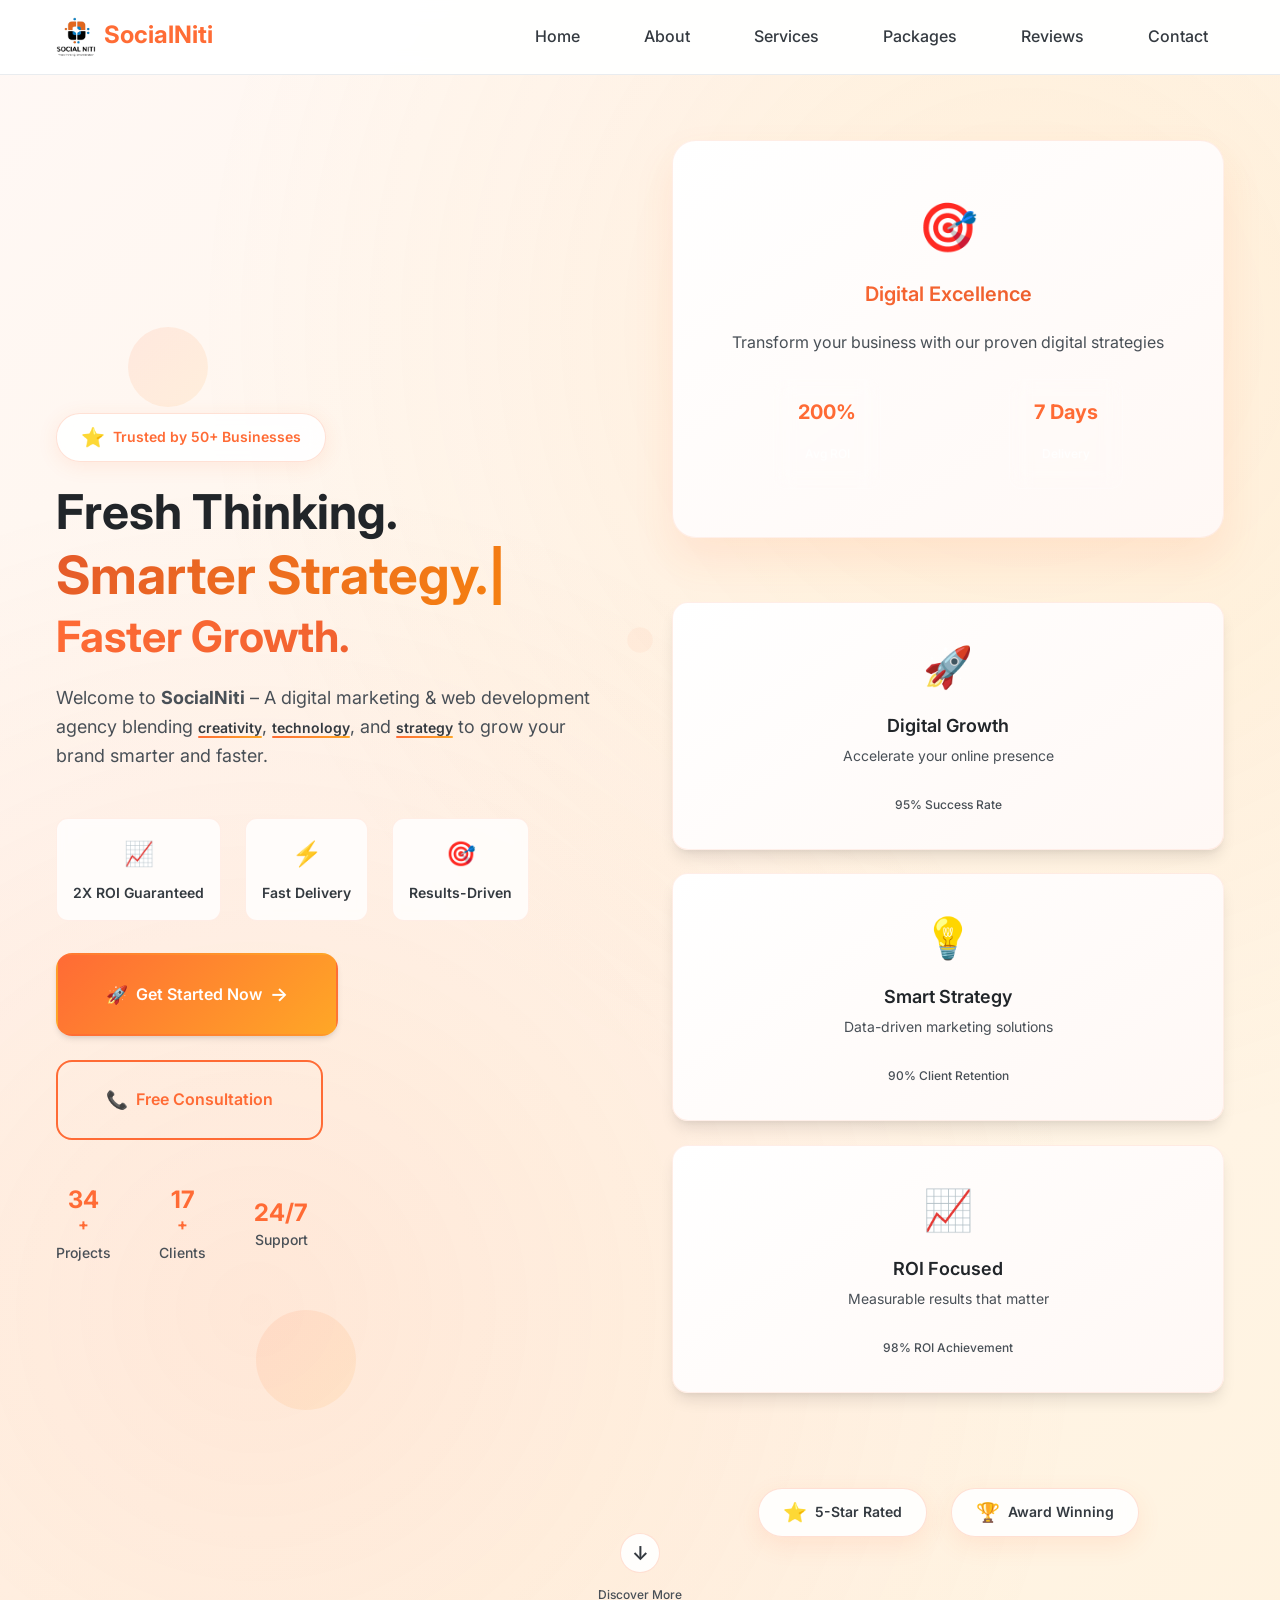
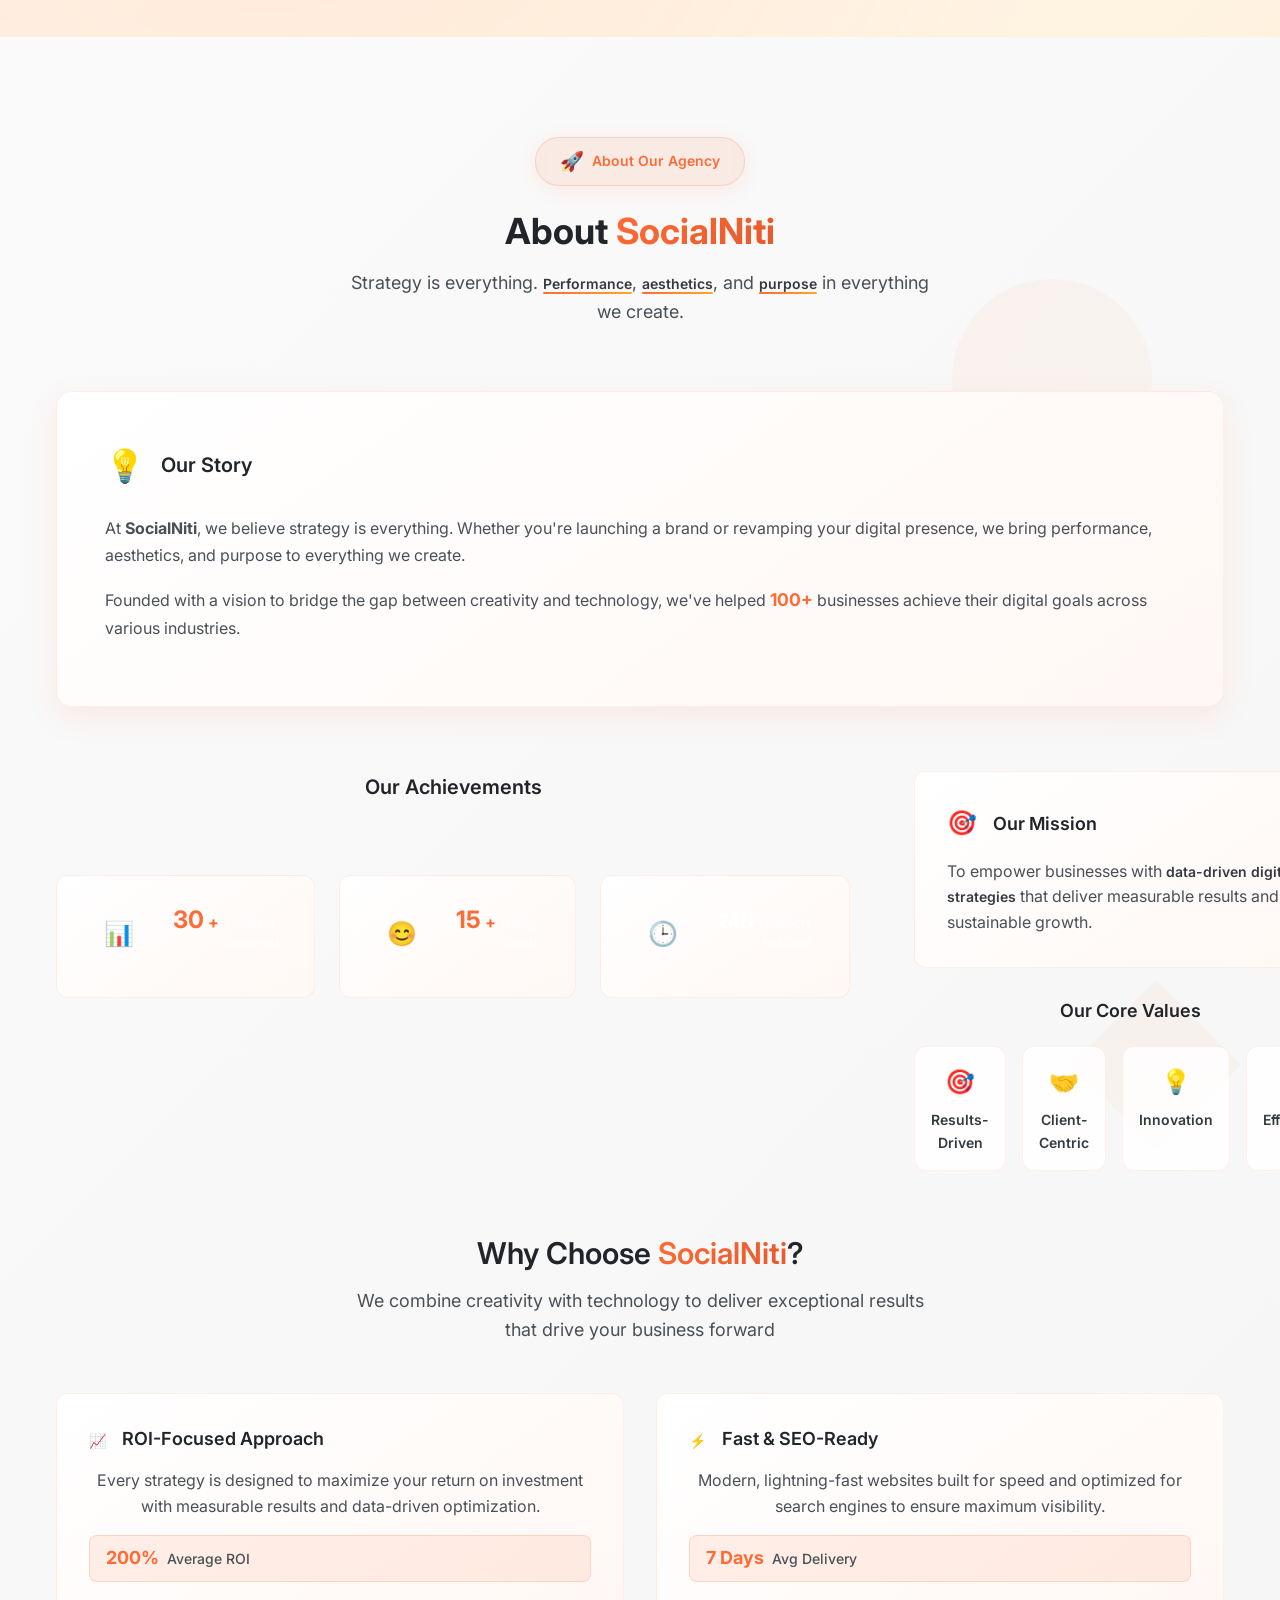
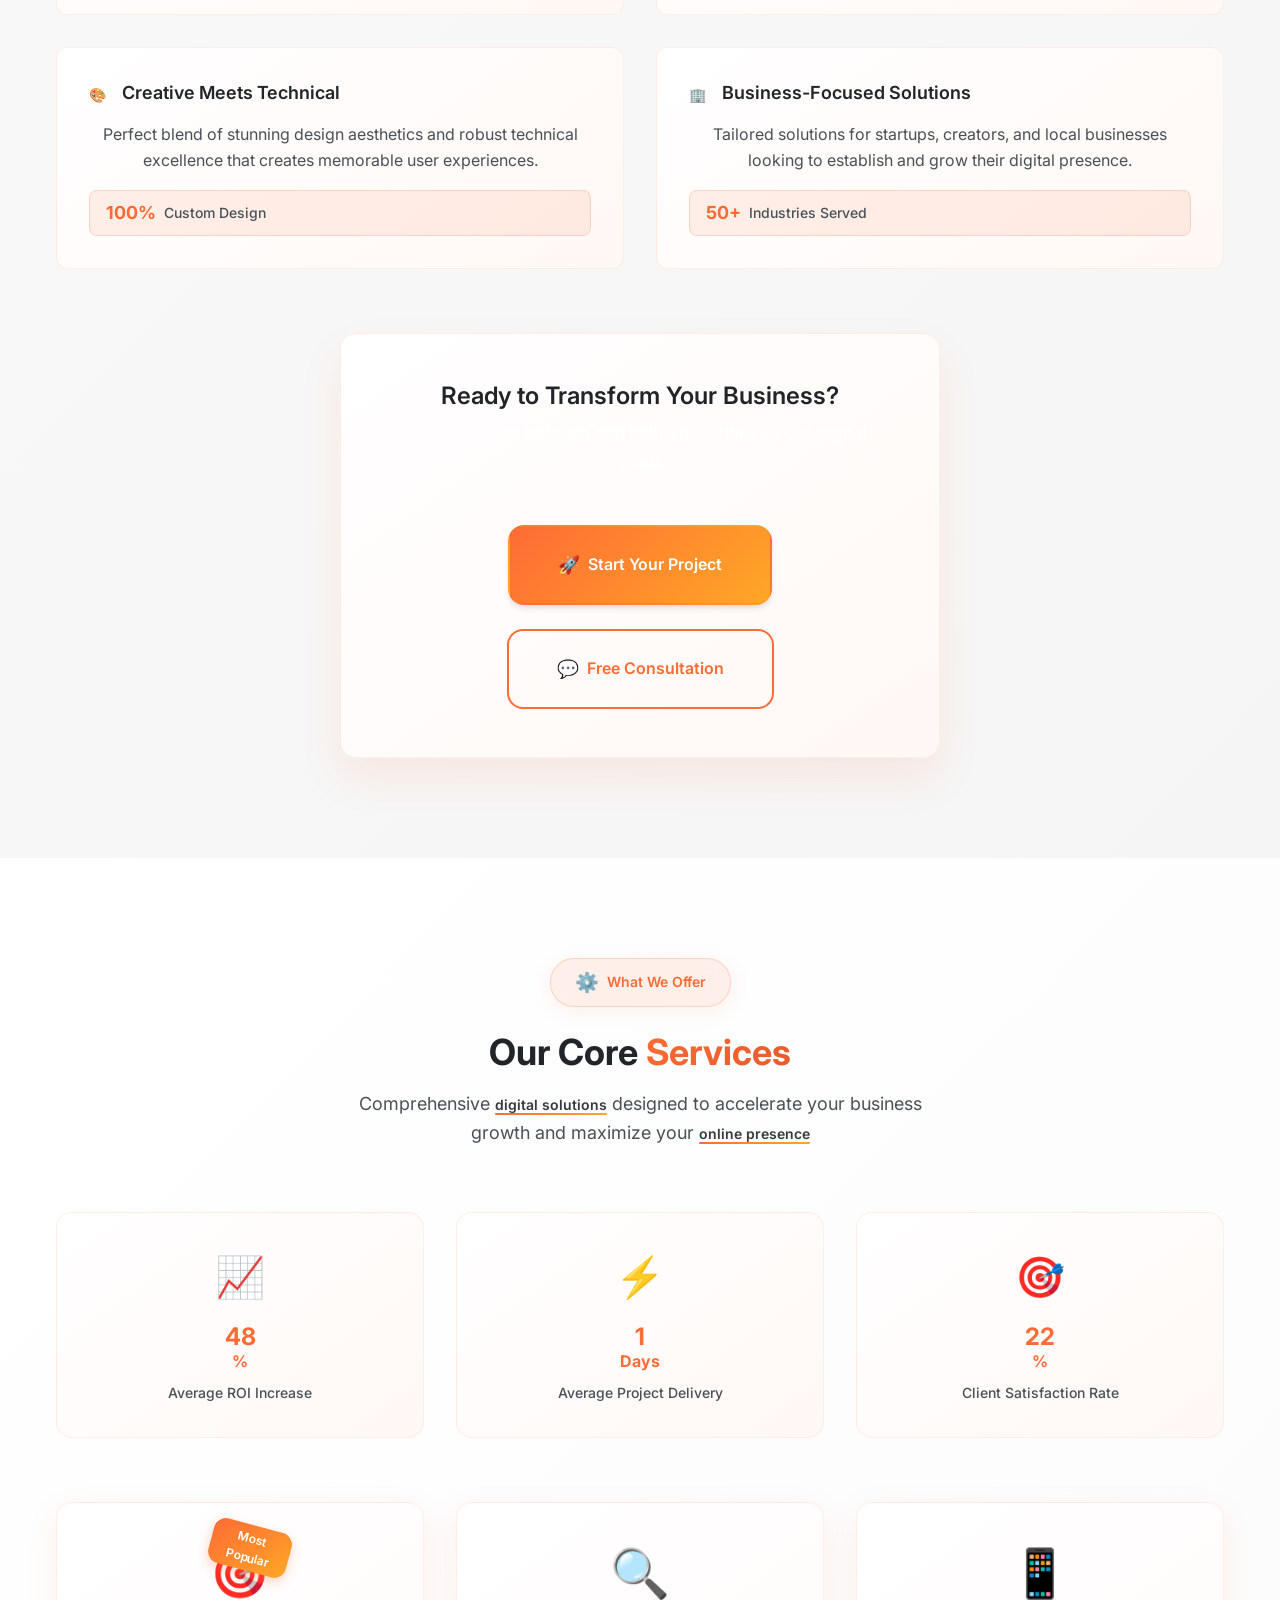
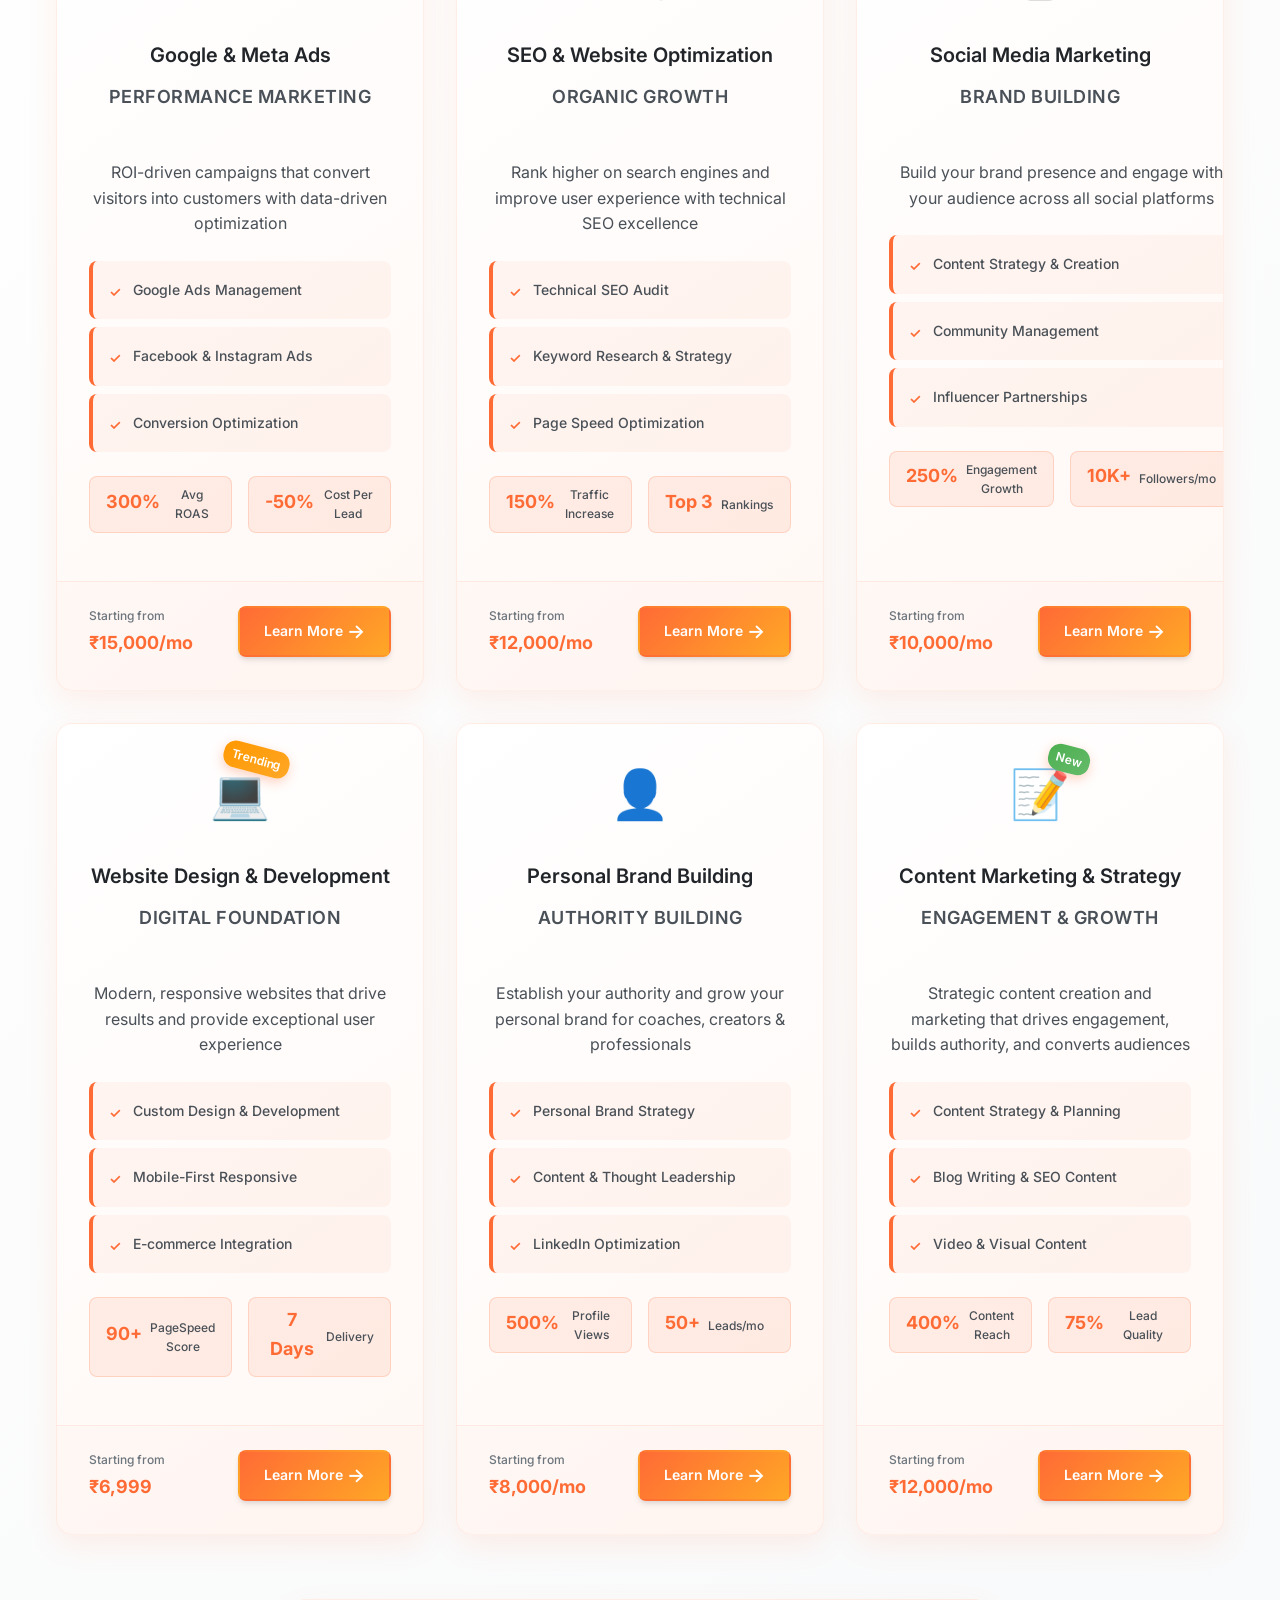
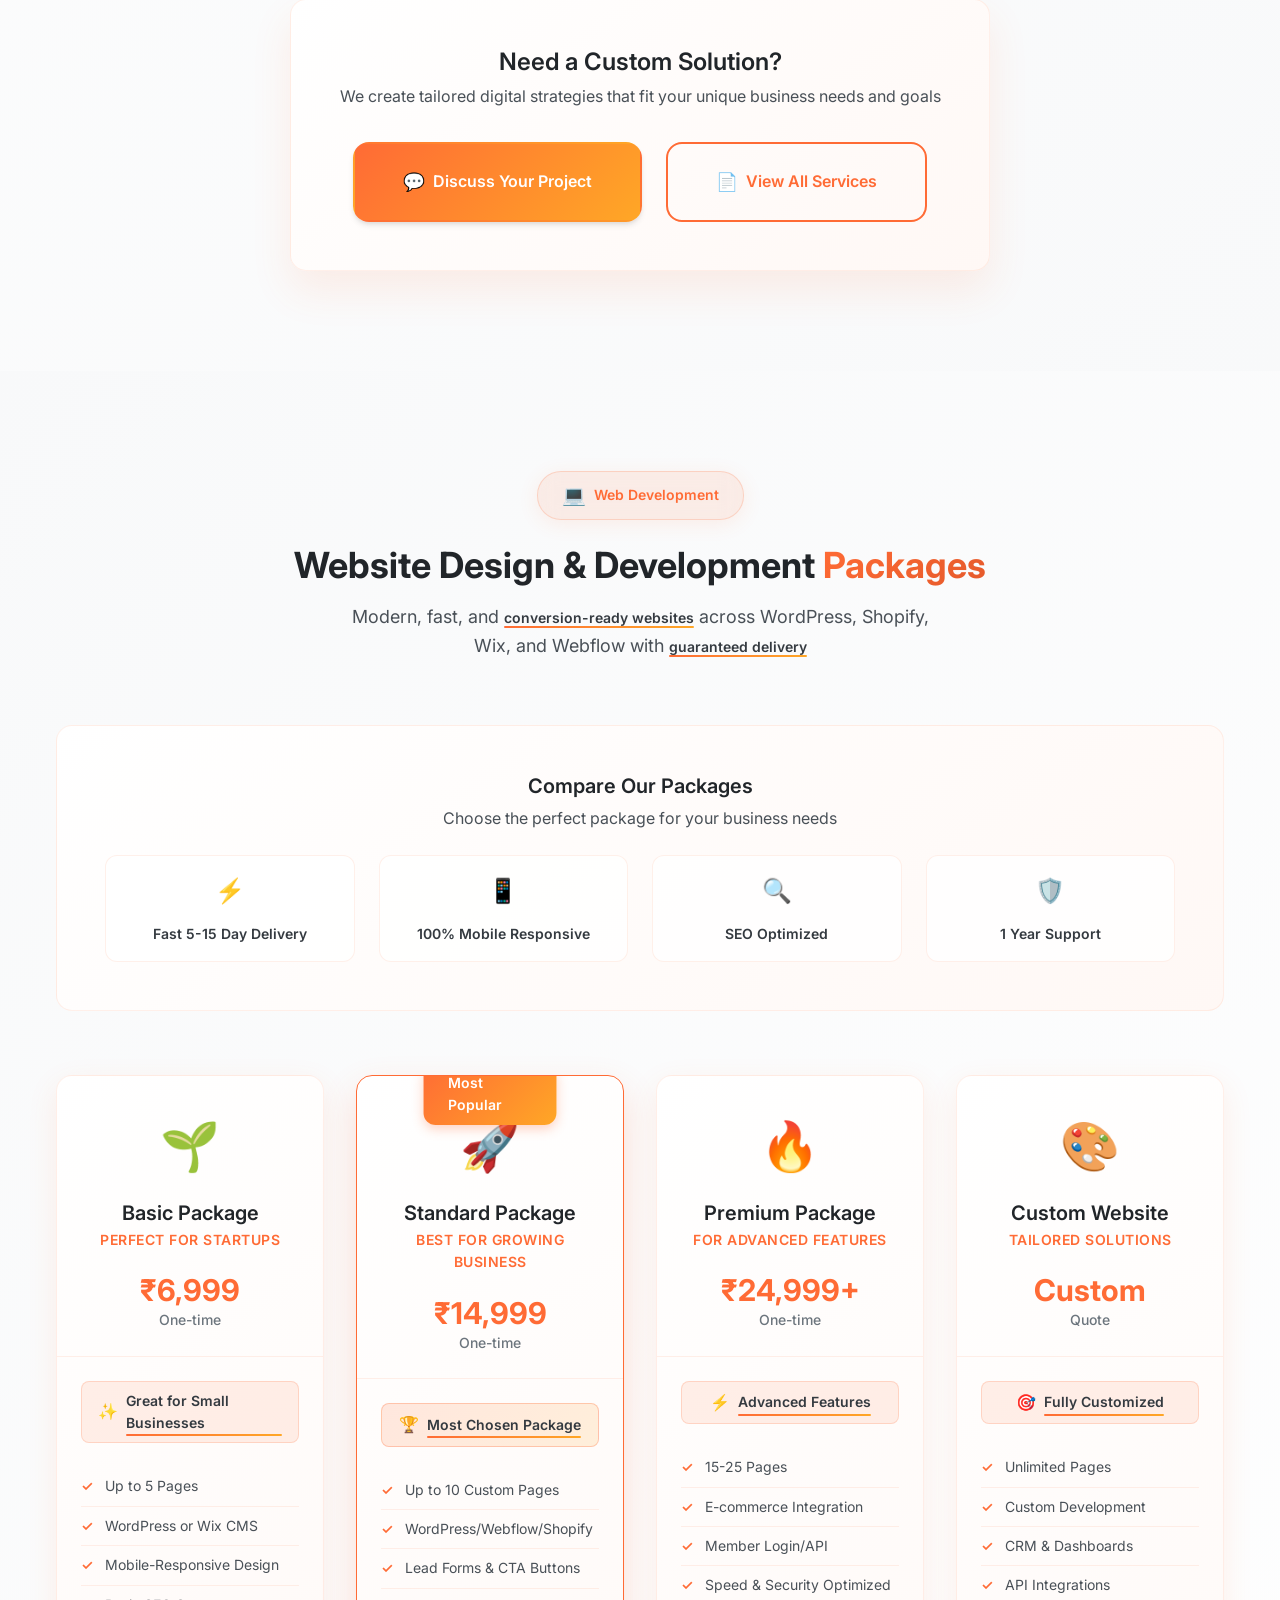
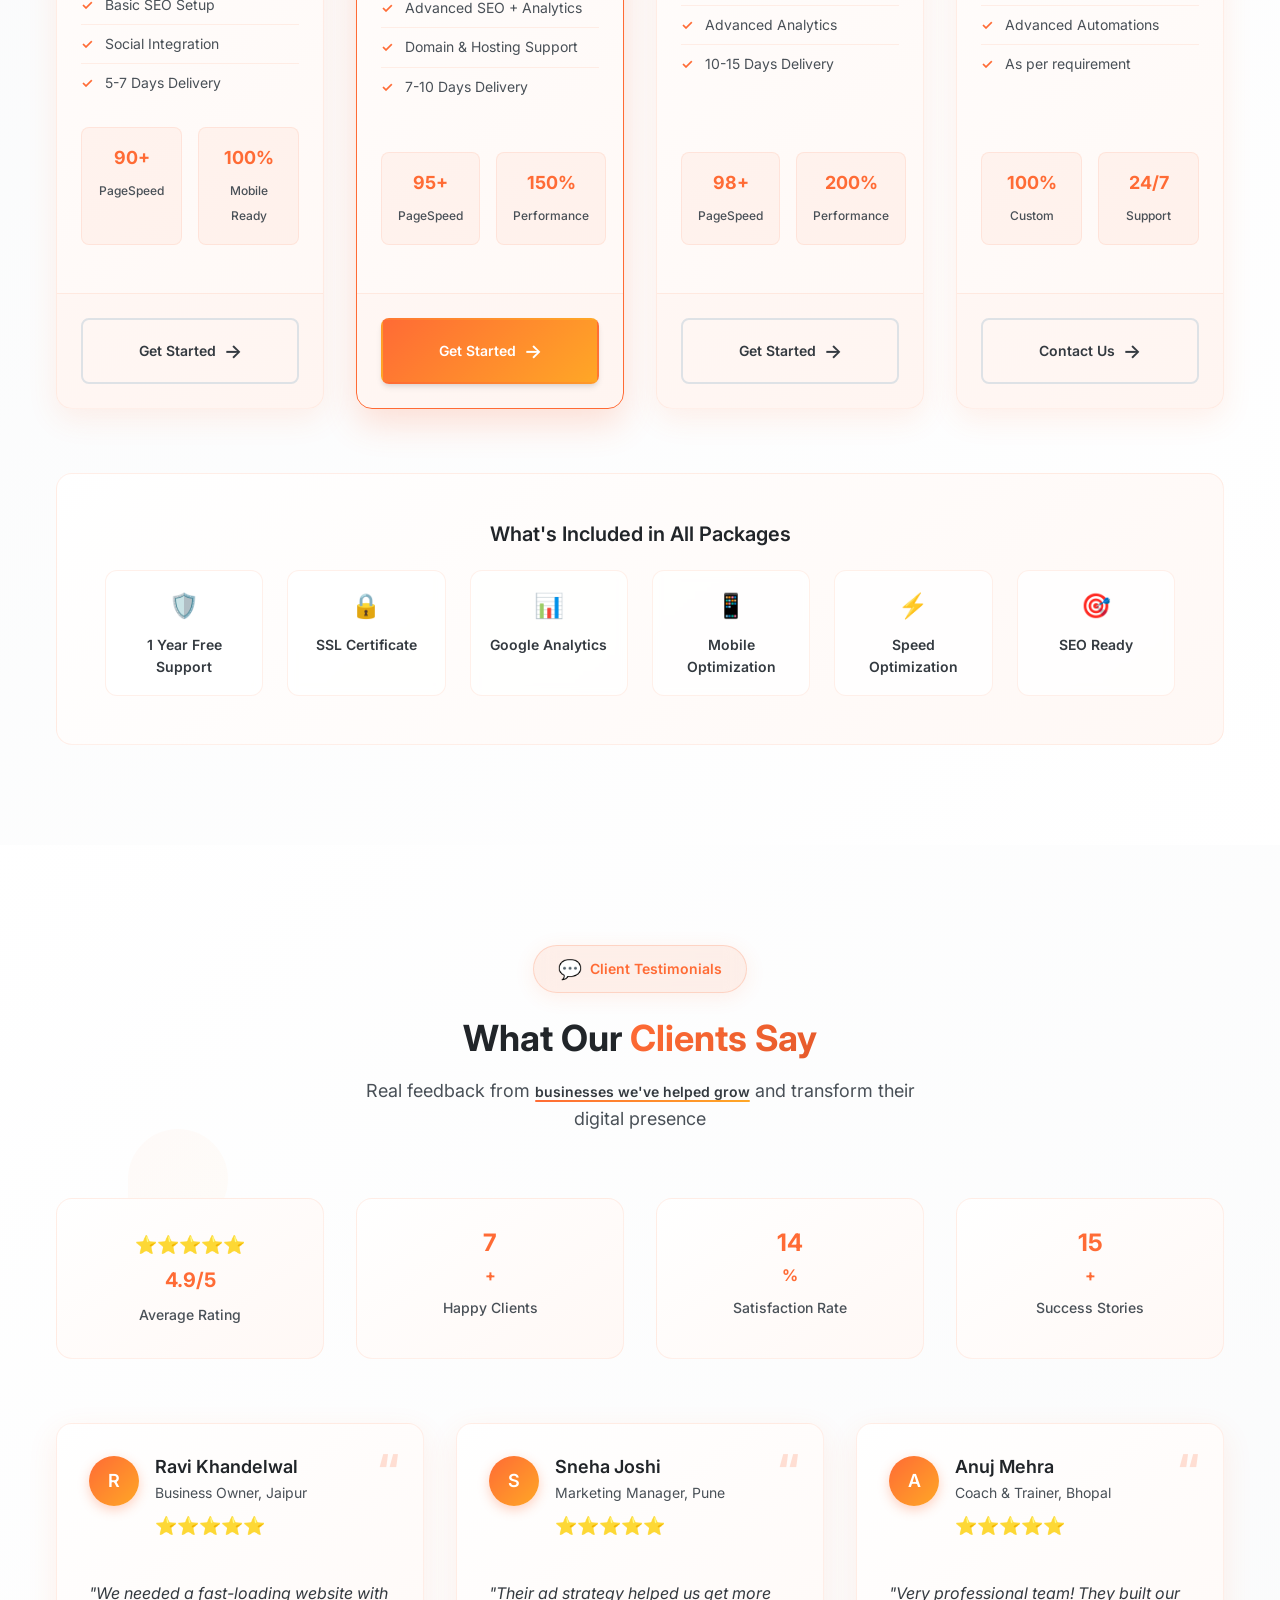
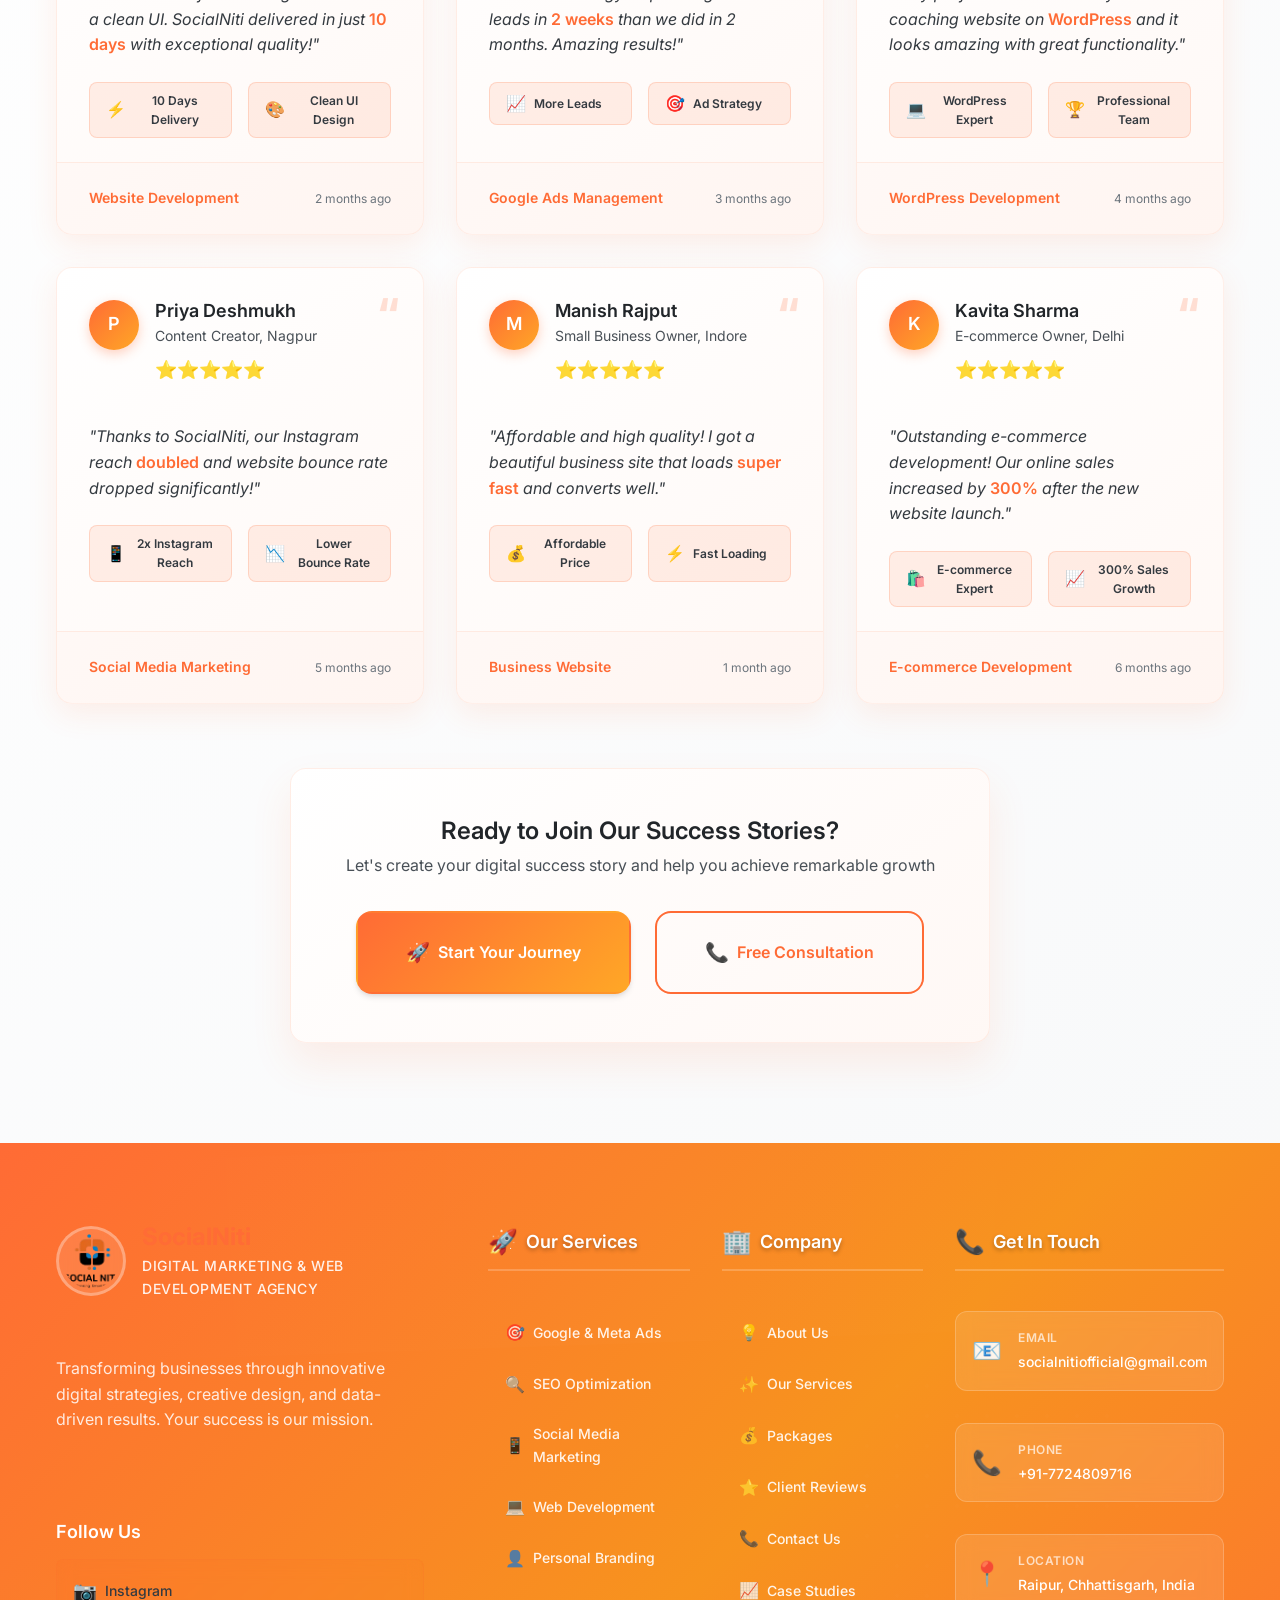
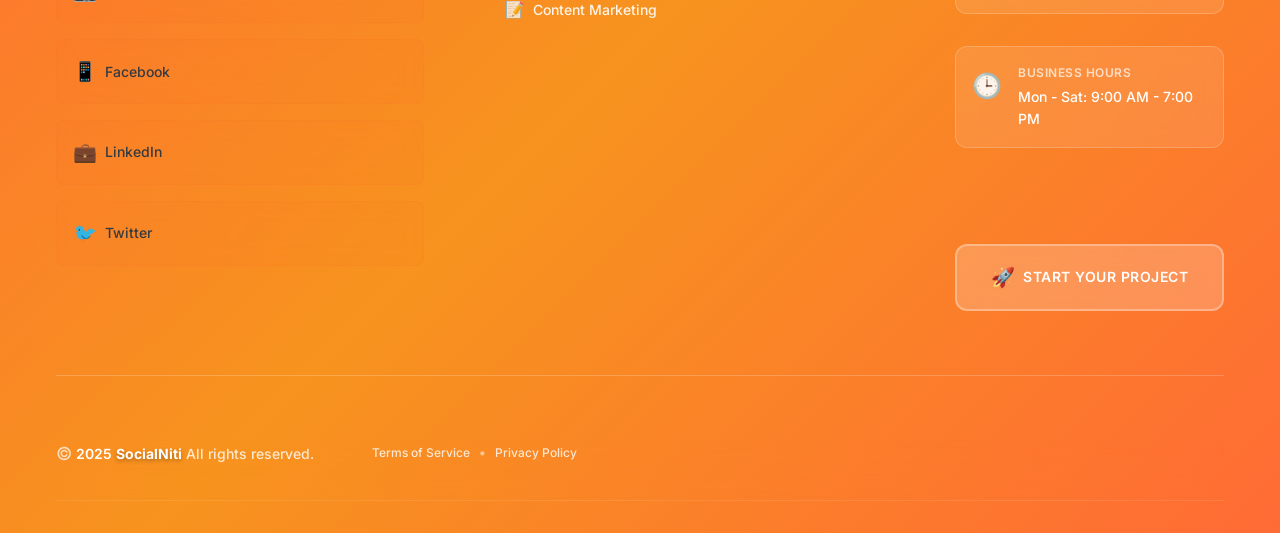
==== commit b773c30e: "socal media add" ====
--- a/index.html
+++ b/index.html
@@ -1442,7 +1442,7 @@
                     <div class="footer-social-enhanced">
                         <h4 class="social-title">Follow Us</h4>
                         <div class="social-links">
-                            <a href="https://www.instagram.com/socialnitiofficial/" target="_blank" class="social-link instagram hover-glow">
+                            <a href="https://codaxoinfotech.github.io/socialniti/" target="_blank" class="social-link instagram hover-glow">
                                 <span class="social-icon">📷</span>
                                 <span class="social-text">Instagram</span>
                             </a>
--- a/css/style.css
+++ b/css/style.css
@@ -1896,6 +1896,11 @@
         grid-template-columns: repeat(2, 1fr);
         gap: var(--spacing-md);
     }
+
+    .features-grid {
+        grid-template-columns: repeat(2, 1fr);
+        gap: var(--spacing-lg);
+    }
 }
 
 @media (max-width: 768px) {
@@ -1907,17 +1912,112 @@
         gap: var(--spacing-2xl);
     }
 
+    /* Story Section Mobile */
+    .story-card {
+        padding: var(--spacing-xl);
+    }
+
+    .story-header {
+        flex-direction: column;
+        text-align: center;
+        gap: var(--spacing-sm);
+    }
+
+    .story-icon {
+        font-size: 2.5rem;
+    }
+
+    .story-title {
+        font-size: var(--font-size-lg);
+    }
+
+    /* Achievements Section Mobile */
+    .about-stats-wrapper .section-subtitle {
+        font-size: var(--font-size-lg);
+        text-align: center;
+    }
+
     .about-stats {
         grid-template-columns: 1fr;
+        gap: var(--spacing-lg);
+    }
+
+    .stat-card {
+        padding: var(--spacing-lg);
+        text-align: center;
+    }
+
+    .stat-icon {
+        font-size: 2rem;
+        margin-bottom: var(--spacing-sm);
+    }
+
+    .stat-number {
+        font-size: var(--font-size-2xl);
+    }
+
+    .stat-label {
+        font-size: var(--font-size-sm);
+    }
+
+    /* Mission Section Mobile */
+    .mission-card {
+        padding: var(--spacing-lg);
+    }
+
+    .mission-header {
+        flex-direction: column;
+        text-align: center;
+        gap: var(--spacing-sm);
+    }
+
+    .mission-icon {
+        font-size: 2rem;
+    }
+
+    .mission-title {
+        font-size: var(--font-size-base);
+    }
+
+    /* Core Values Mobile */
+    .values-title {
+        text-align: center;
+        font-size: var(--font-size-base);
+        margin-bottom: var(--spacing-lg);
+    }
+
+    .values-grid {
+        grid-template-columns: repeat(2, 1fr);
         gap: var(--spacing-md);
     }
 
-    .stat {
+    .value-item {
+        flex-direction: column;
+        text-align: center;
+        gap: var(--spacing-xs);
         padding: var(--spacing-md);
     }
 
-    .stat-number {
+    .value-icon {
+        font-size: 1.5rem;
+    }
+
+    .value-text {
+        font-size: var(--font-size-xs);
+    }
+
+    /* Features Section Mobile */
+    .features-header {
+        text-align: center;
+        margin-bottom: var(--spacing-xl);
+    }
+
+    .features-title {
         font-size: var(--font-size-xl);
+    }
+
+    .features-subtitle {
+        font-size: var(--font-size-sm);
     }
 
     .features-grid {
@@ -1925,15 +2025,71 @@
         gap: var(--spacing-lg);
     }
 
-    .feature {
+    .feature-card {
+        padding: var(--spacing-lg);
+        text-align: center;
+    }
+
+    .feature-header {
         flex-direction: column;
+        align-items: center;
+        gap: var(--spacing-sm);
+        margin-bottom: var(--spacing-md);
+    }
+
+    .feature-icon {
+        font-size: 2rem;
+    }
+
+    .feature-title {
+        font-size: var(--font-size-base);
+    }
+
+    .feature-content p {
+        font-size: var(--font-size-sm);
+        line-height: 1.6;
+    }
+
+    .feature-highlight {
+        flex-direction: column;
+        gap: var(--spacing-xs);
+    }
+
+    .highlight-stat {
+        font-size: var(--font-size-lg);
+    }
+
+    .highlight-label {
+        font-size: var(--font-size-xs);
+    }
+
+    /* CTA Section Mobile */
+    .about-cta {
+        margin-top: var(--spacing-2xl);
+    }
+
+    .cta-card {
+        padding: var(--spacing-xl);
         text-align: center;
-        gap: var(--spacing-sm);
-    }
-
-    .feature-icon {
-        margin-top: 0;
-        font-size: 2rem;
+    }
+
+    .cta-title {
+        font-size: var(--font-size-lg);
+    }
+
+    .cta-subtitle {
+        font-size: var(--font-size-sm);
+    }
+
+    .cta-actions {
+        flex-direction: column;
+        gap: var(--spacing-md);
+        align-items: center;
+    }
+
+    .cta-actions .btn {
+        width: 100%;
+        max-width: 280px;
     }
 }
 
@@ -1946,16 +2102,124 @@
         gap: var(--spacing-xl);
     }
 
-    .stat {
+    /* Story Section Small Mobile */
+    .story-card {
+        padding: var(--spacing-lg);
+    }
+
+    .story-title {
+        font-size: var(--font-size-base);
+    }
+
+    .story-content p {
+        font-size: var(--font-size-sm);
+    }
+
+    /* Achievements Small Mobile */
+    .about-stats-wrapper .section-subtitle {
+        font-size: var(--font-size-base);
+    }
+
+    .stat-card {
+        padding: var(--spacing-md);
+    }
+
+    .stat-icon {
+        font-size: 1.5rem;
+    }
+
+    .stat-number {
+        font-size: var(--font-size-xl);
+    }
+
+    .stat-plus {
+        font-size: var(--font-size-lg);
+    }
+
+    /* Mission Small Mobile */
+    .mission-card {
+        padding: var(--spacing-md);
+    }
+
+    .mission-icon {
+        font-size: 1.5rem;
+    }
+
+    .mission-title {
+        font-size: var(--font-size-sm);
+    }
+
+    .mission-content p {
+        font-size: var(--font-size-sm);
+    }
+
+    /* Core Values Small Mobile */
+    .values-title {
+        font-size: var(--font-size-sm);
+    }
+
+    .values-grid {
+        grid-template-columns: 1fr;
+        gap: var(--spacing-sm);
+    }
+
+    .value-item {
         padding: var(--spacing-sm);
     }
 
-    .stat-number {
+    .value-icon {
+        font-size: 1.2rem;
+    }
+
+    .value-text {
+        font-size: var(--font-size-xs);
+    }
+
+    /* Features Small Mobile */
+    .features-title {
         font-size: var(--font-size-lg);
     }
 
-    .feature {
-        gap: var(--spacing-xs);
+    .features-subtitle {
+        font-size: var(--font-size-xs);
+    }
+
+    .feature-card {
+        padding: var(--spacing-md);
+    }
+
+    .feature-icon {
+        font-size: 1.5rem;
+    }
+
+    .feature-title {
+        font-size: var(--font-size-sm);
+    }
+
+    .feature-content p {
+        font-size: var(--font-size-xs);
+    }
+
+    .highlight-stat {
+        font-size: var(--font-size-base);
+    }
+
+    /* CTA Small Mobile */
+    .cta-card {
+        padding: var(--spacing-lg);
+    }
+
+    .cta-title {
+        font-size: var(--font-size-base);
+    }
+
+    .cta-subtitle {
+        font-size: var(--font-size-xs);
+    }
+
+    .cta-actions .btn {
+        padding: var(--spacing-sm) var(--spacing-md);
+        font-size: var(--font-size-sm);
     }
 }
 
@@ -3331,7 +3595,12 @@
         padding: 80px 0;
     }
 
-    .reviews-grid {
+    .reviews-stats {
+        grid-template-columns: repeat(2, 1fr);
+        gap: var(--spacing-lg);
+    }
+
+    .reviews-grid-enhanced {
         grid-template-columns: repeat(2, 1fr);
         gap: var(--spacing-lg);
     }
@@ -3346,30 +3615,150 @@
         padding: 60px 0;
     }
 
-    .reviews-grid {
+    /* Reviews Statistics Mobile */
+    .reviews-stats {
         grid-template-columns: 1fr;
         gap: var(--spacing-lg);
-    }
-
-    .review-card {
+        margin-bottom: var(--spacing-2xl);
+    }
+
+    .stats-card {
+        padding: var(--spacing-lg);
+        text-align: center;
+    }
+
+    .stats-content {
+        align-items: center;
+    }
+
+    .rating-stars {
+        font-size: var(--font-size-lg);
+    }
+
+    .rating-number {
+        font-size: var(--font-size-base);
+    }
+
+    .stats-number {
+        font-size: var(--font-size-2xl);
+    }
+
+    .stats-label {
+        font-size: var(--font-size-sm);
+    }
+
+    /* Reviews Grid Mobile */
+    .reviews-grid-enhanced {
+        grid-template-columns: 1fr;
+        gap: var(--spacing-lg);
+    }
+
+    .review-card-enhanced {
         margin: 0 auto;
         max-width: 400px;
     }
 
+    /* Review Header Mobile */
+    .review-header {
+        padding: var(--spacing-lg);
+        flex-direction: column;
+        text-align: center;
+        gap: var(--spacing-md);
+    }
+
+    .review-avatar {
+        width: 60px;
+        height: 60px;
+        margin: 0 auto;
+    }
+
+    .avatar-initial {
+        font-size: var(--font-size-xl);
+    }
+
+    .review-author-info {
+        text-align: center;
+    }
+
+    .author-name {
+        font-size: var(--font-size-base);
+    }
+
+    .author-title {
+        font-size: var(--font-size-sm);
+    }
+
+    .review-quote-icon {
+        position: static;
+        font-size: 2rem;
+        margin-top: var(--spacing-sm);
+    }
+
+    /* Review Content Mobile */
+    .review-content {
+        padding: 0 var(--spacing-lg) var(--spacing-lg);
+        text-align: center;
+    }
+
+    .review-text {
+        font-size: var(--font-size-sm);
+        line-height: 1.6;
+    }
+
+    .review-metrics {
+        grid-template-columns: 1fr;
+        gap: var(--spacing-sm);
+    }
+
+    .metric-item {
+        justify-content: center;
+        padding: var(--spacing-sm);
+    }
+
+    .metric-text {
+        font-size: var(--font-size-xs);
+    }
+
+    /* Review Footer Mobile */
     .review-footer {
+        padding: var(--spacing-lg);
         flex-direction: column;
         align-items: center;
         text-align: center;
         gap: var(--spacing-sm);
     }
 
+    .review-service {
+        font-size: var(--font-size-sm);
+    }
+
+    .review-date {
+        font-size: var(--font-size-xs);
+    }
+
+    /* Reviews CTA Mobile */
     .reviews-cta-card {
         padding: var(--spacing-xl);
-    }
-
-    .reviews-cta .cta-actions {
+        text-align: center;
+    }
+
+    .cta-title {
+        font-size: var(--font-size-lg);
+    }
+
+    .cta-subtitle {
+        font-size: var(--font-size-sm);
+    }
+
+    .cta-actions {
         flex-direction: column;
         align-items: center;
+        gap: var(--spacing-md);
+    }
+
+    .cta-actions .btn {
+        width: 100%;
+        max-width: 280px;
     }
 }
 
@@ -3378,25 +3767,101 @@
         padding: 40px 0;
     }
 
-    .review-card {
+    /* Reviews Statistics Small Mobile */
+    .stats-card {
+        padding: var(--spacing-md);
+    }
+
+    .rating-stars {
+        font-size: var(--font-size-base);
+    }
+
+    .rating-number {
+        font-size: var(--font-size-sm);
+    }
+
+    .stats-number {
+        font-size: var(--font-size-xl);
+    }
+
+    .stats-plus {
+        font-size: var(--font-size-lg);
+    }
+
+    .stats-label {
+        font-size: var(--font-size-xs);
+    }
+
+    /* Review Cards Small Mobile */
+    .review-card-enhanced {
         max-width: 100%;
-        padding: var(--spacing-lg);
     }
 
     .review-header {
-        padding: var(--spacing-lg) var(--spacing-md) var(--spacing-md);
+        padding: var(--spacing-md);
+    }
+
+    .review-avatar {
+        width: 50px;
+        height: 50px;
+    }
+
+    .avatar-initial {
+        font-size: var(--font-size-lg);
+    }
+
+    .author-name {
+        font-size: var(--font-size-sm);
+    }
+
+    .author-title {
+        font-size: var(--font-size-xs);
+    }
+
+    .review-stars {
+        font-size: var(--font-size-base);
+    }
+
+    .review-quote-icon {
+        font-size: 1.5rem;
     }
 
     .review-content {
         padding: 0 var(--spacing-md) var(--spacing-md);
     }
 
+    .review-text {
+        font-size: var(--font-size-xs);
+    }
+
     .review-footer {
         padding: var(--spacing-md);
     }
 
+    .review-service {
+        font-size: var(--font-size-xs);
+    }
+
+    .review-date {
+        font-size: var(--font-size-xs);
+    }
+
+    /* Reviews CTA Small Mobile */
     .reviews-cta-card {
         padding: var(--spacing-lg);
+    }
+
+    .cta-title {
+        font-size: var(--font-size-base);
+    }
+
+    .cta-subtitle {
+        font-size: var(--font-size-xs);
+    }
+
+    .cta-actions .btn {
+        padding: var(--spacing-sm) var(--spacing-md);
+        font-size: var(--font-size-sm);
     }
 }
 
@@ -4411,10 +4876,66 @@
         gap: var(--spacing-lg);
     }
 
+    /* Footer Bottom Mobile */
+    .footer-bottom-enhanced {
+        padding: var(--spacing-xl) 0;
+        text-align: center;
+    }
+
     .footer-bottom-content {
+        display: flex;
         flex-direction: column;
+        gap: var(--spacing-lg);
+        text-align: center;
+        align-items: center;
+        justify-content: center;
+    }
+
+    .copyright-text {
+        display: flex;
+        flex-wrap: wrap;
+        justify-content: center;
+        align-items: center;
+        gap: var(--spacing-xs);
+        text-align: center;
+        order: 1;
+        margin-bottom: var(--spacing-md);
+    }
+
+    .legal-links {
+        display: flex;
+        flex-direction: row;
         gap: var(--spacing-md);
+        align-items: center;
+        justify-content: center;
         text-align: center;
+        order: 2;
+        flex-wrap: wrap;
+    }
+
+    .legal-separator {
+        color: rgba(255, 255, 255, 0.6);
+        font-weight: bold;
+    }
+
+    .legal-link {
+        padding: var(--spacing-sm) var(--spacing-md);
+        border-radius: var(--radius-md);
+        background: rgba(255, 255, 255, 0.1);
+        border: 1px solid rgba(255, 255, 255, 0.2);
+        transition: var(--transition-normal);
+        min-width: 120px;
+        text-align: center;
+        font-size: var(--font-size-sm);
+        color: rgba(255, 255, 255, 0.9);
+        text-decoration: none;
+    }
+
+    .legal-link:hover {
+        background: rgba(255, 255, 255, 0.2);
+        border-color: rgba(255, 255, 255, 0.4);
+        color: var(--white);
+        transform: translateY(-1px);
     }
 
     .footer-stats {
@@ -4472,8 +4993,27 @@
         align-items: center;
     }
 
+    /* Follow Us Section Mobile */
+    .footer-social-enhanced {
+        text-align: center;
+    }
+
+    .social-title {
+        text-align: center;
+        margin-bottom: var(--spacing-lg);
+    }
+
     .social-links {
         justify-content: center;
+        grid-template-columns: 1fr;
+        gap: var(--spacing-md);
+        max-width: 300px;
+        margin: 0 auto;
+    }
+
+    .social-link {
+        justify-content: center;
+        text-align: center;
     }
 
     .footer-stats {
@@ -4560,20 +5100,50 @@
         display: none;
     }
 
+    /* Footer Bottom Small Mobile */
     .footer-bottom-enhanced {
         padding: var(--spacing-lg) 0;
     }
 
+    .footer-bottom-content {
+        gap: var(--spacing-md);
+    }
+
     .copyright-text {
+        display: flex;
         flex-wrap: wrap;
         justify-content: center;
+        align-items: center;
+        gap: var(--spacing-xs);
         text-align: center;
-        gap: var(--spacing-xs);
+        font-size: var(--font-size-xs);
+        order: 1;
+        margin-bottom: var(--spacing-sm);
+    }
+
+    .copyright-symbol {
+        font-size: var(--font-size-base);
     }
 
     .legal-links {
+        display: flex;
+        flex-direction: column;
+        gap: var(--spacing-sm);
+        align-items: center;
         justify-content: center;
-        text-align: center;
+        order: 2;
+    }
+
+    .legal-separator {
+        display: none;
+    }
+
+    .legal-link {
+        padding: var(--spacing-xs) var(--spacing-sm);
+        font-size: var(--font-size-xs);
+        min-width: 140px;
+        width: 100%;
+        max-width: 200px;
     }
 
     .footer-bottom-cta {
@@ -5672,8 +6242,26 @@
         gap: var(--spacing-md);
     }
 
+    /* Contact Page Social Links Mobile */
+    .social-connect {
+        text-align: center;
+    }
+
+    .social-connect h4 {
+        text-align: center;
+        margin-bottom: var(--spacing-lg);
+    }
+
     .social-links {
         grid-template-columns: 1fr;
+        gap: var(--spacing-md);
+        max-width: 300px;
+        margin: 0 auto;
+    }
+
+    .social-link {
+        justify-content: center;
+        text-align: center;
     }
 
     .faq-section {
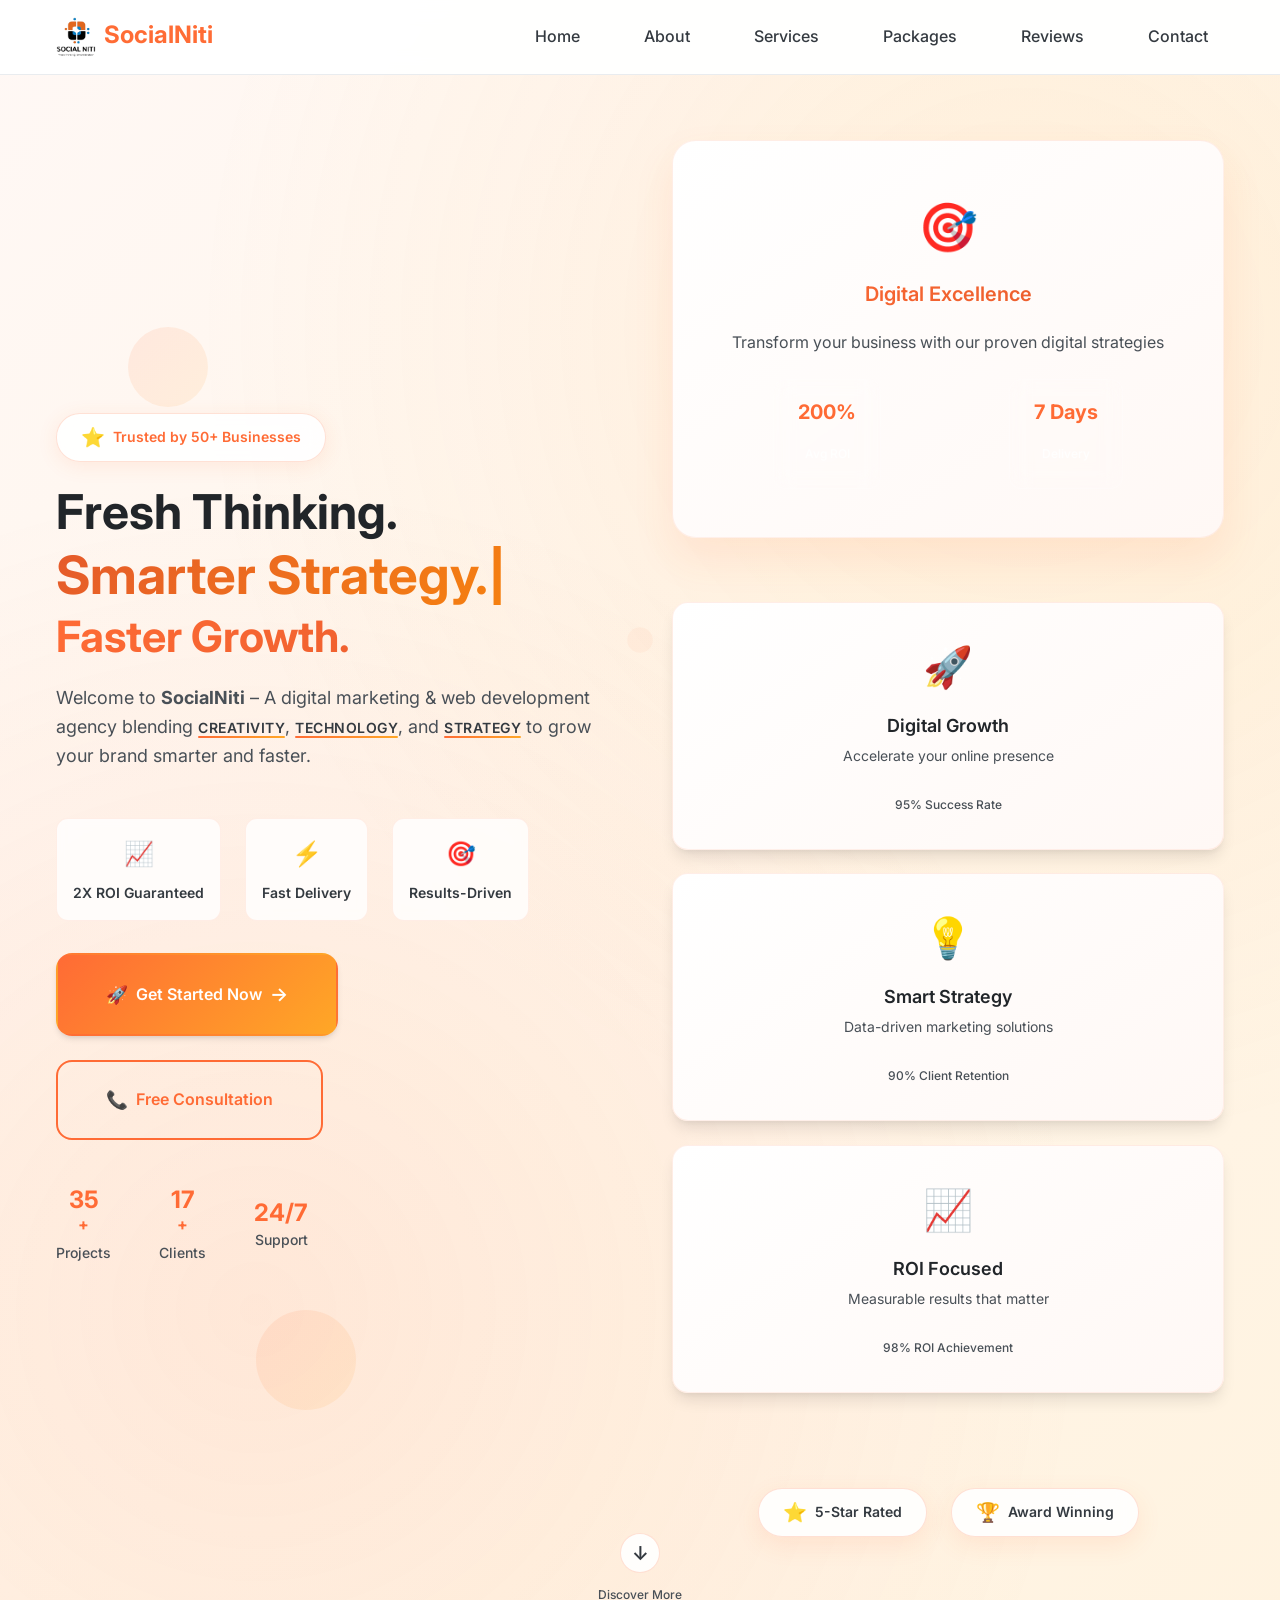
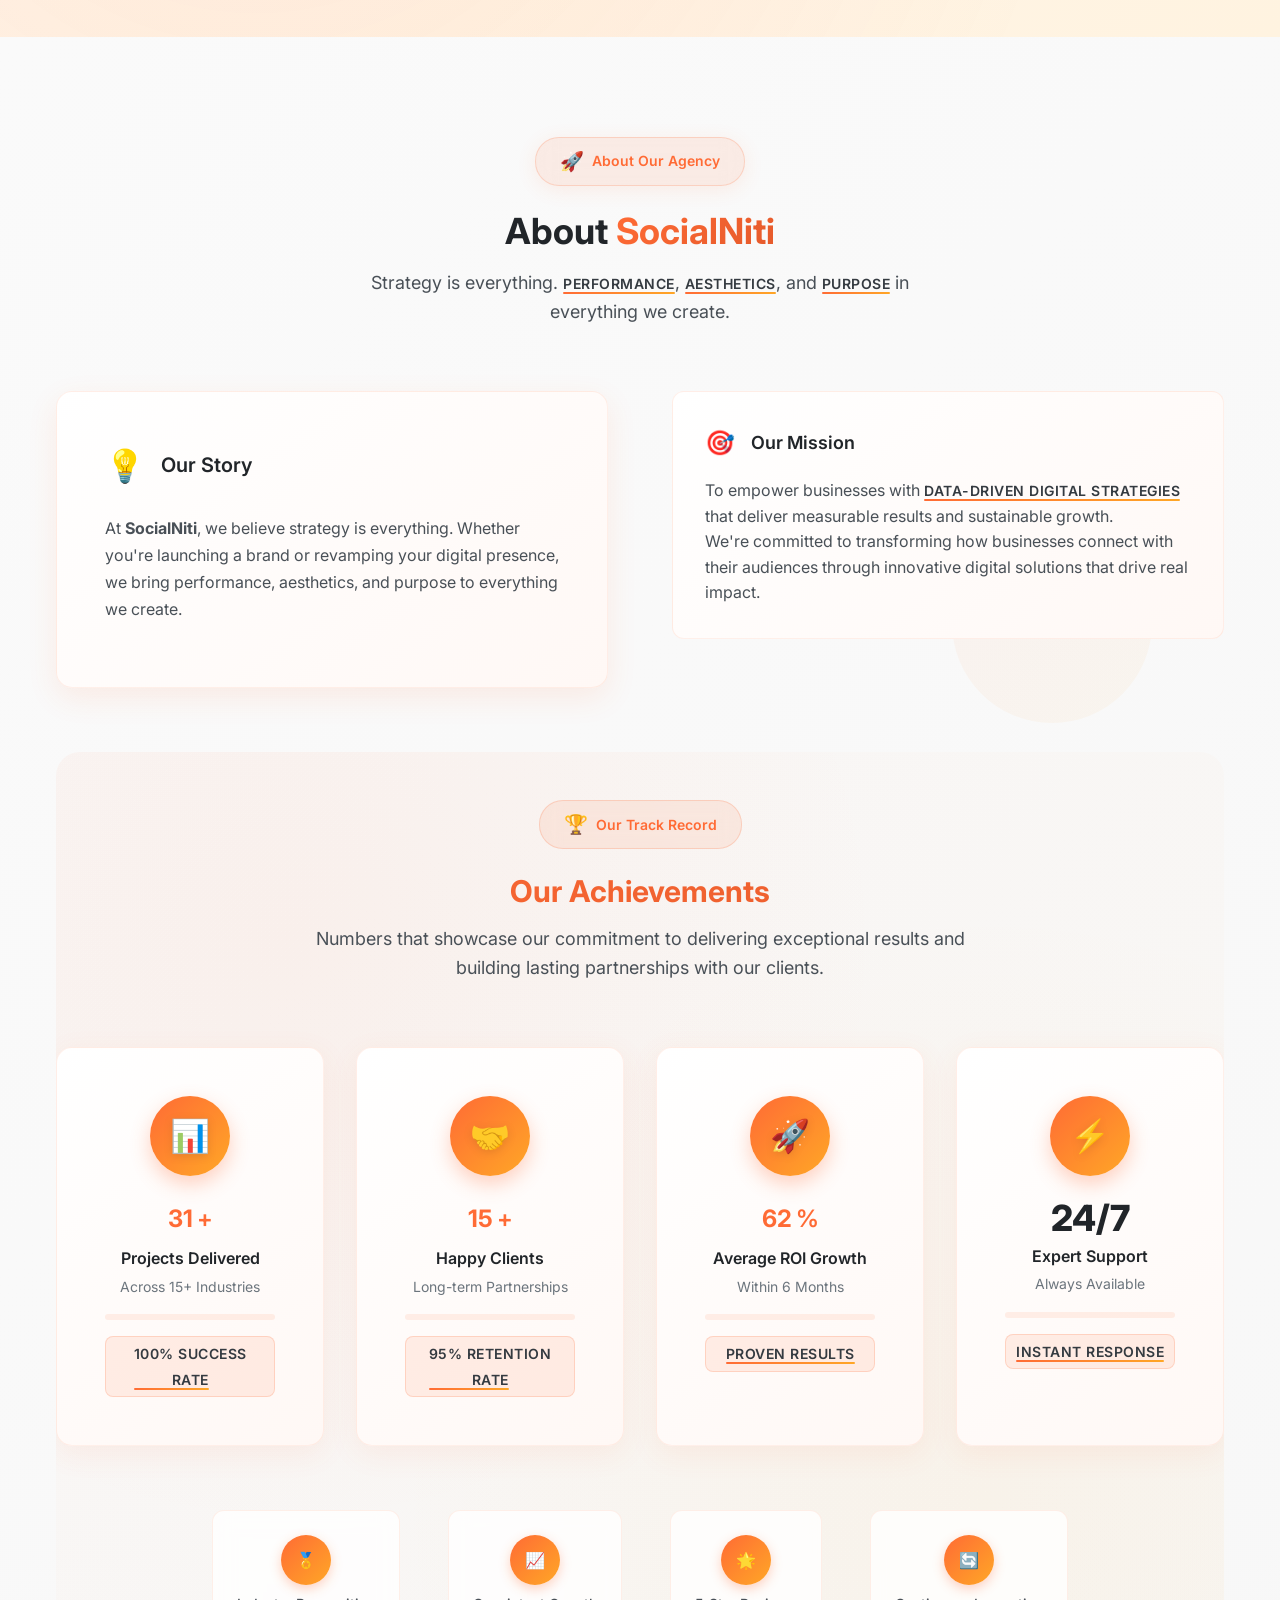
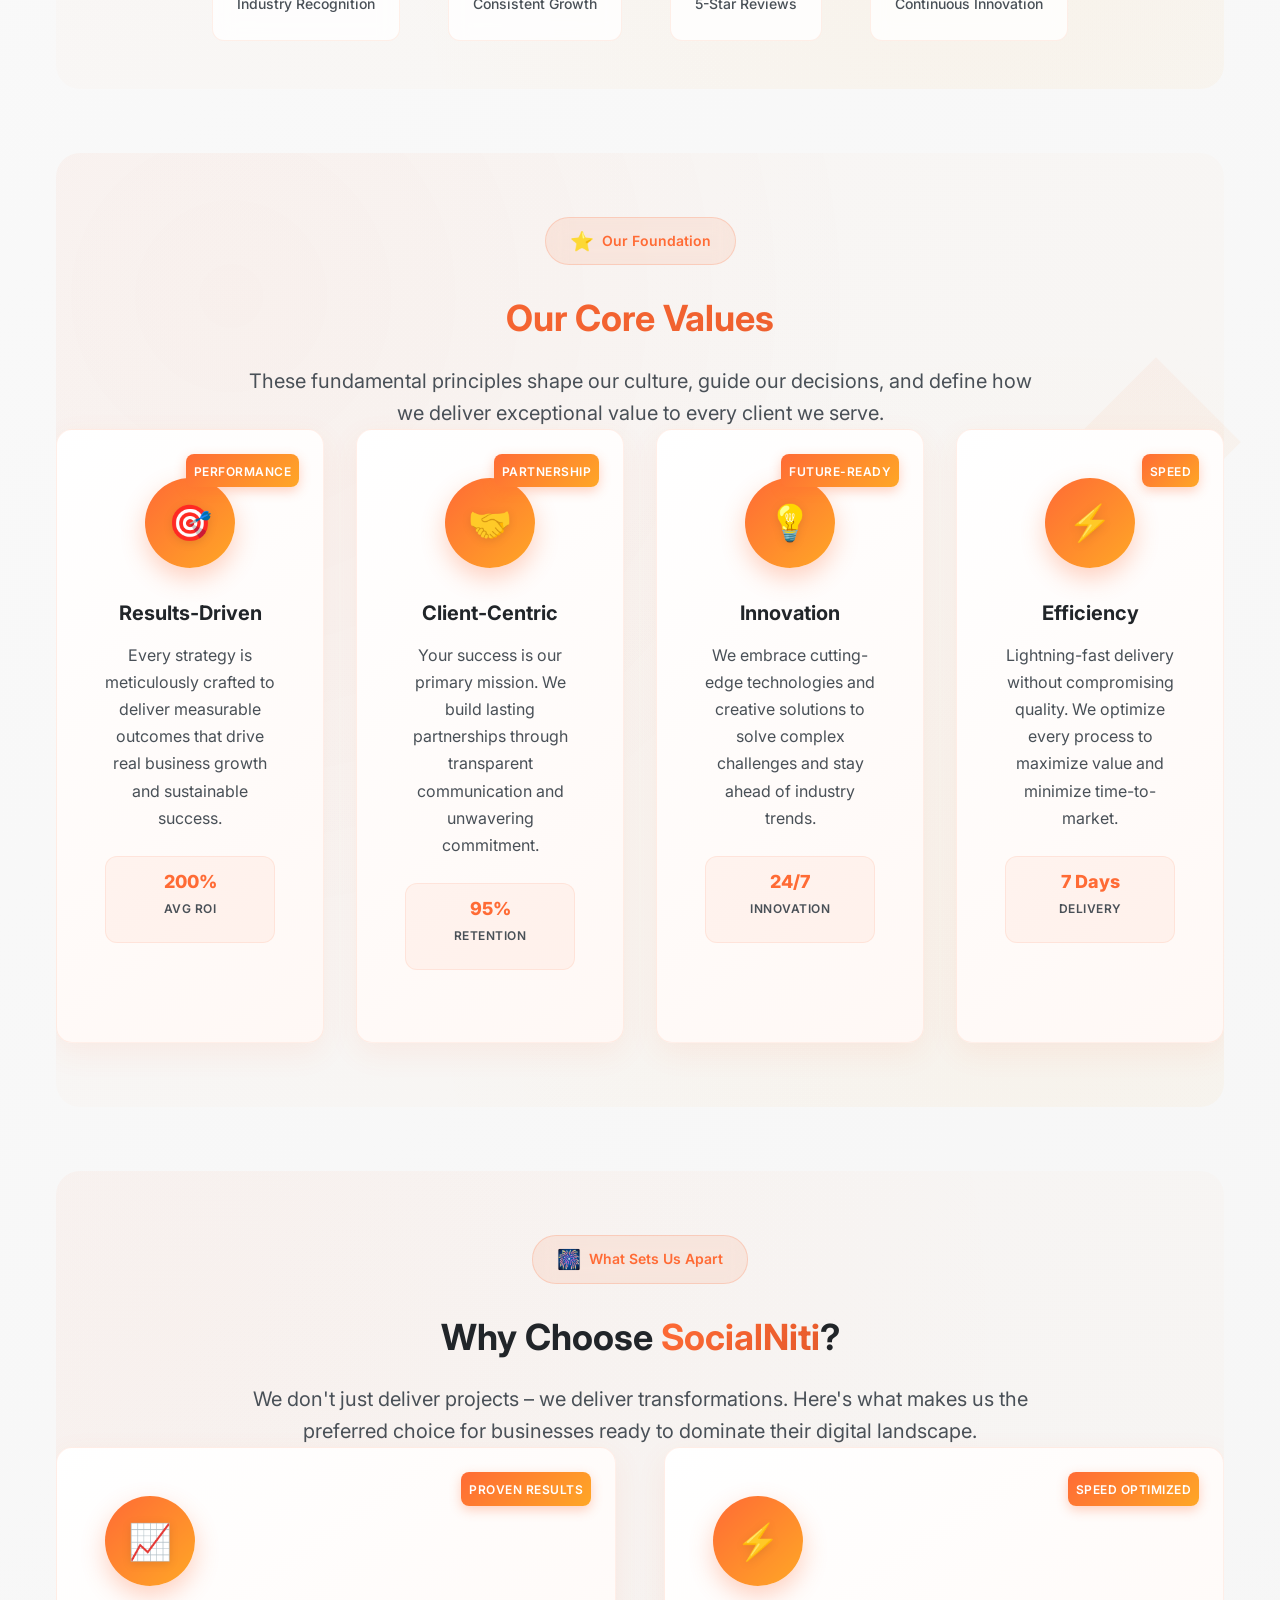
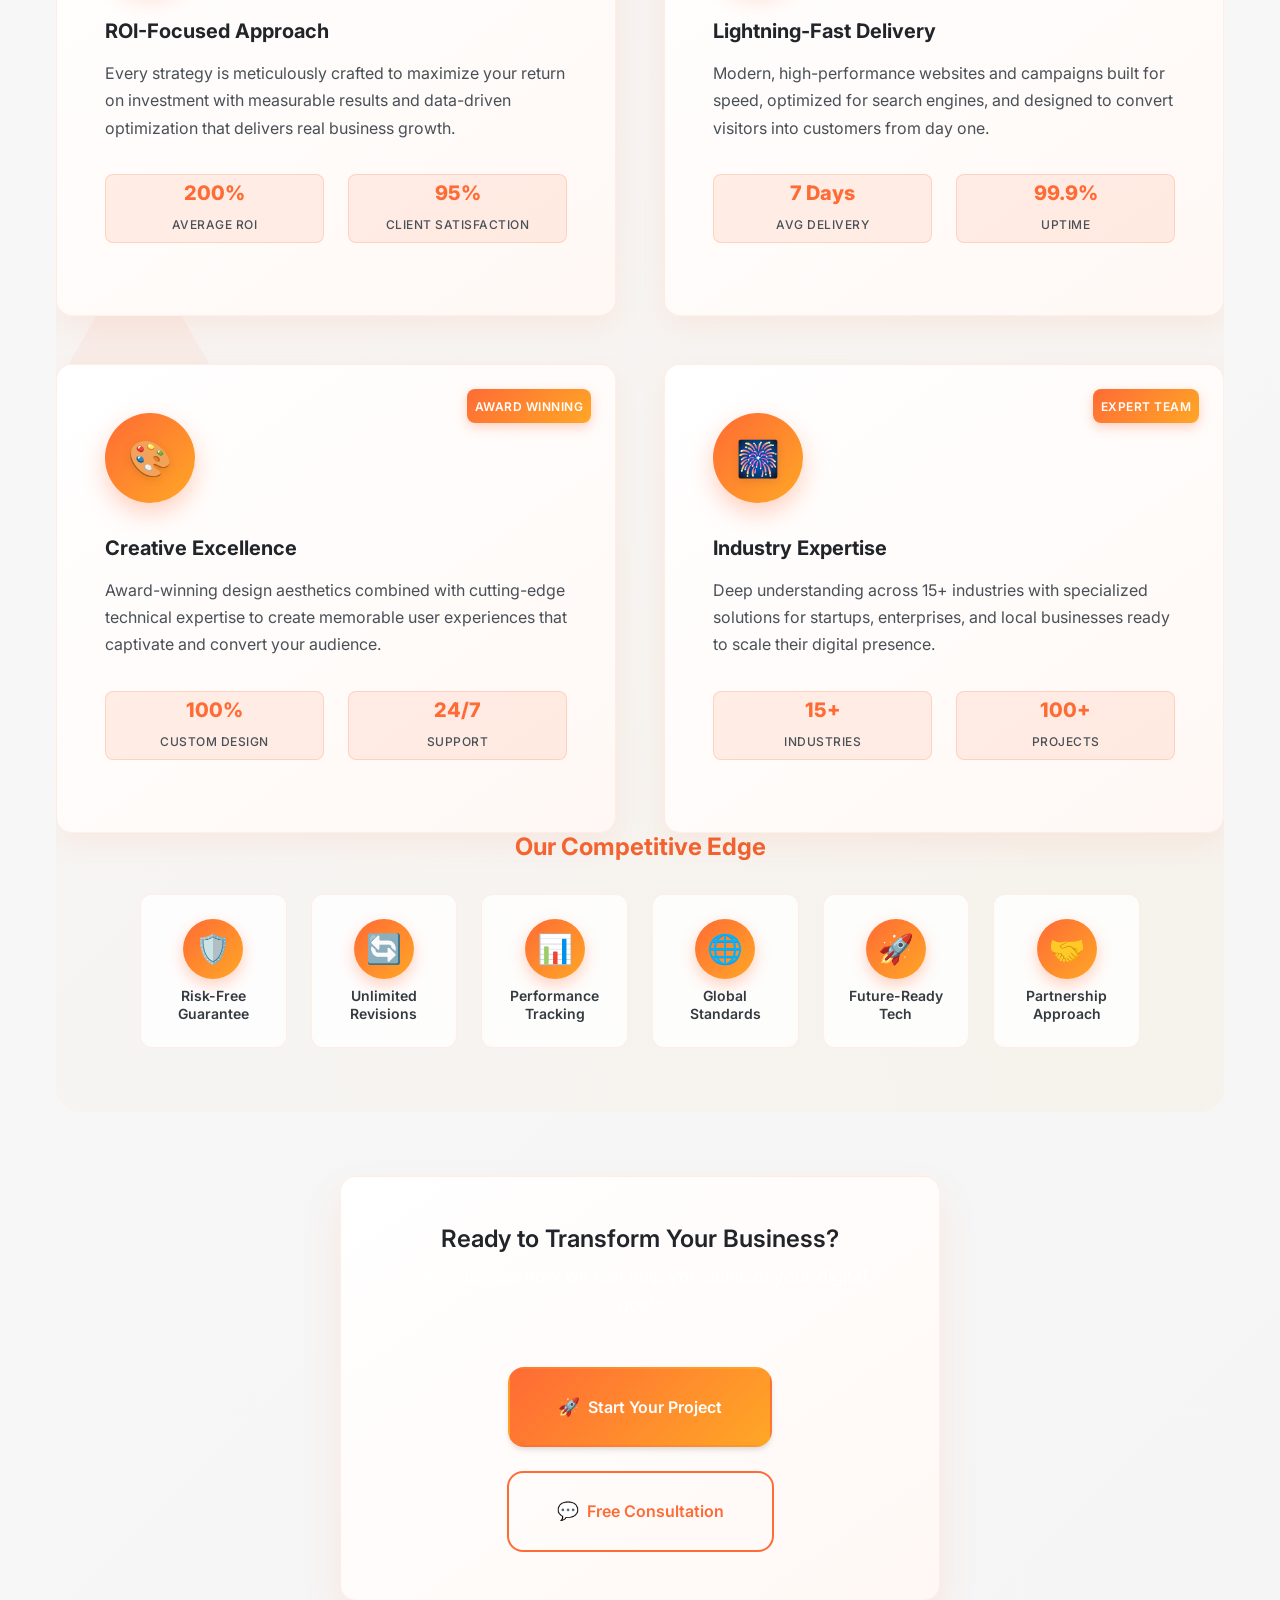
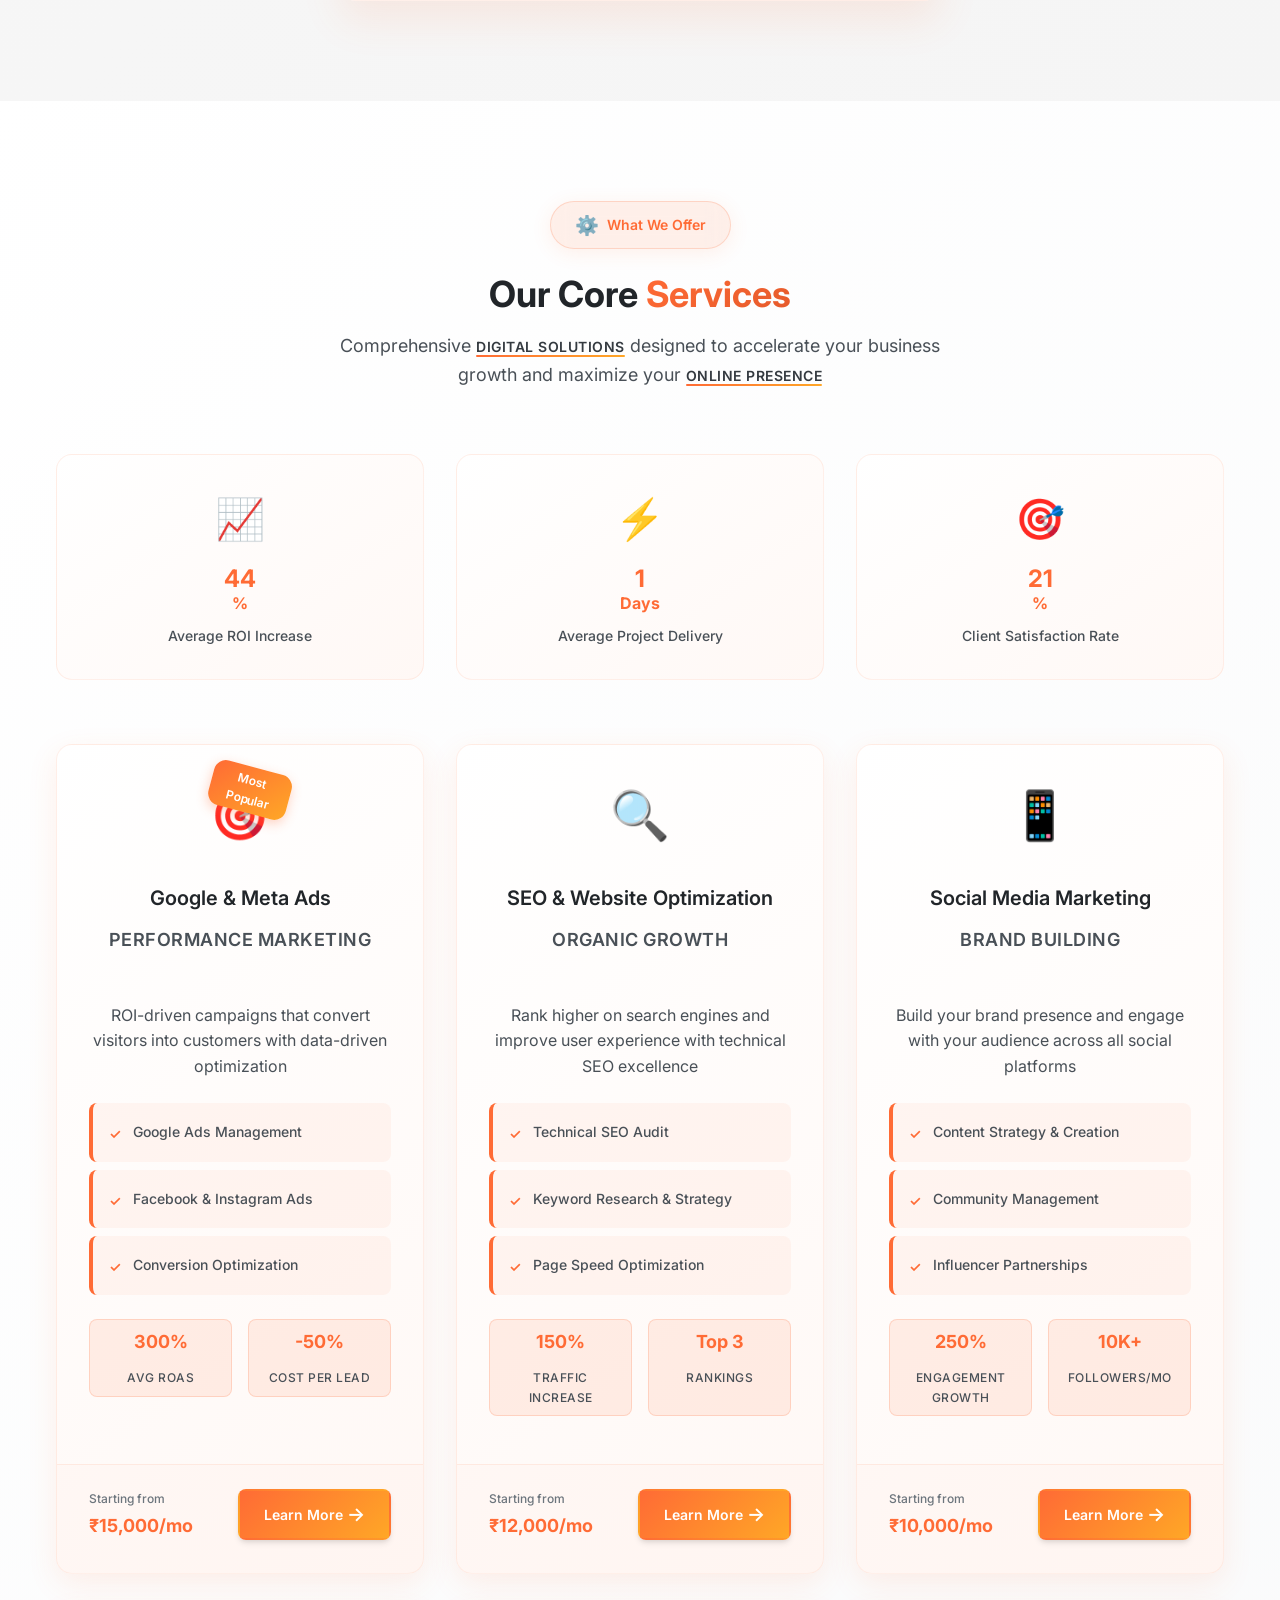
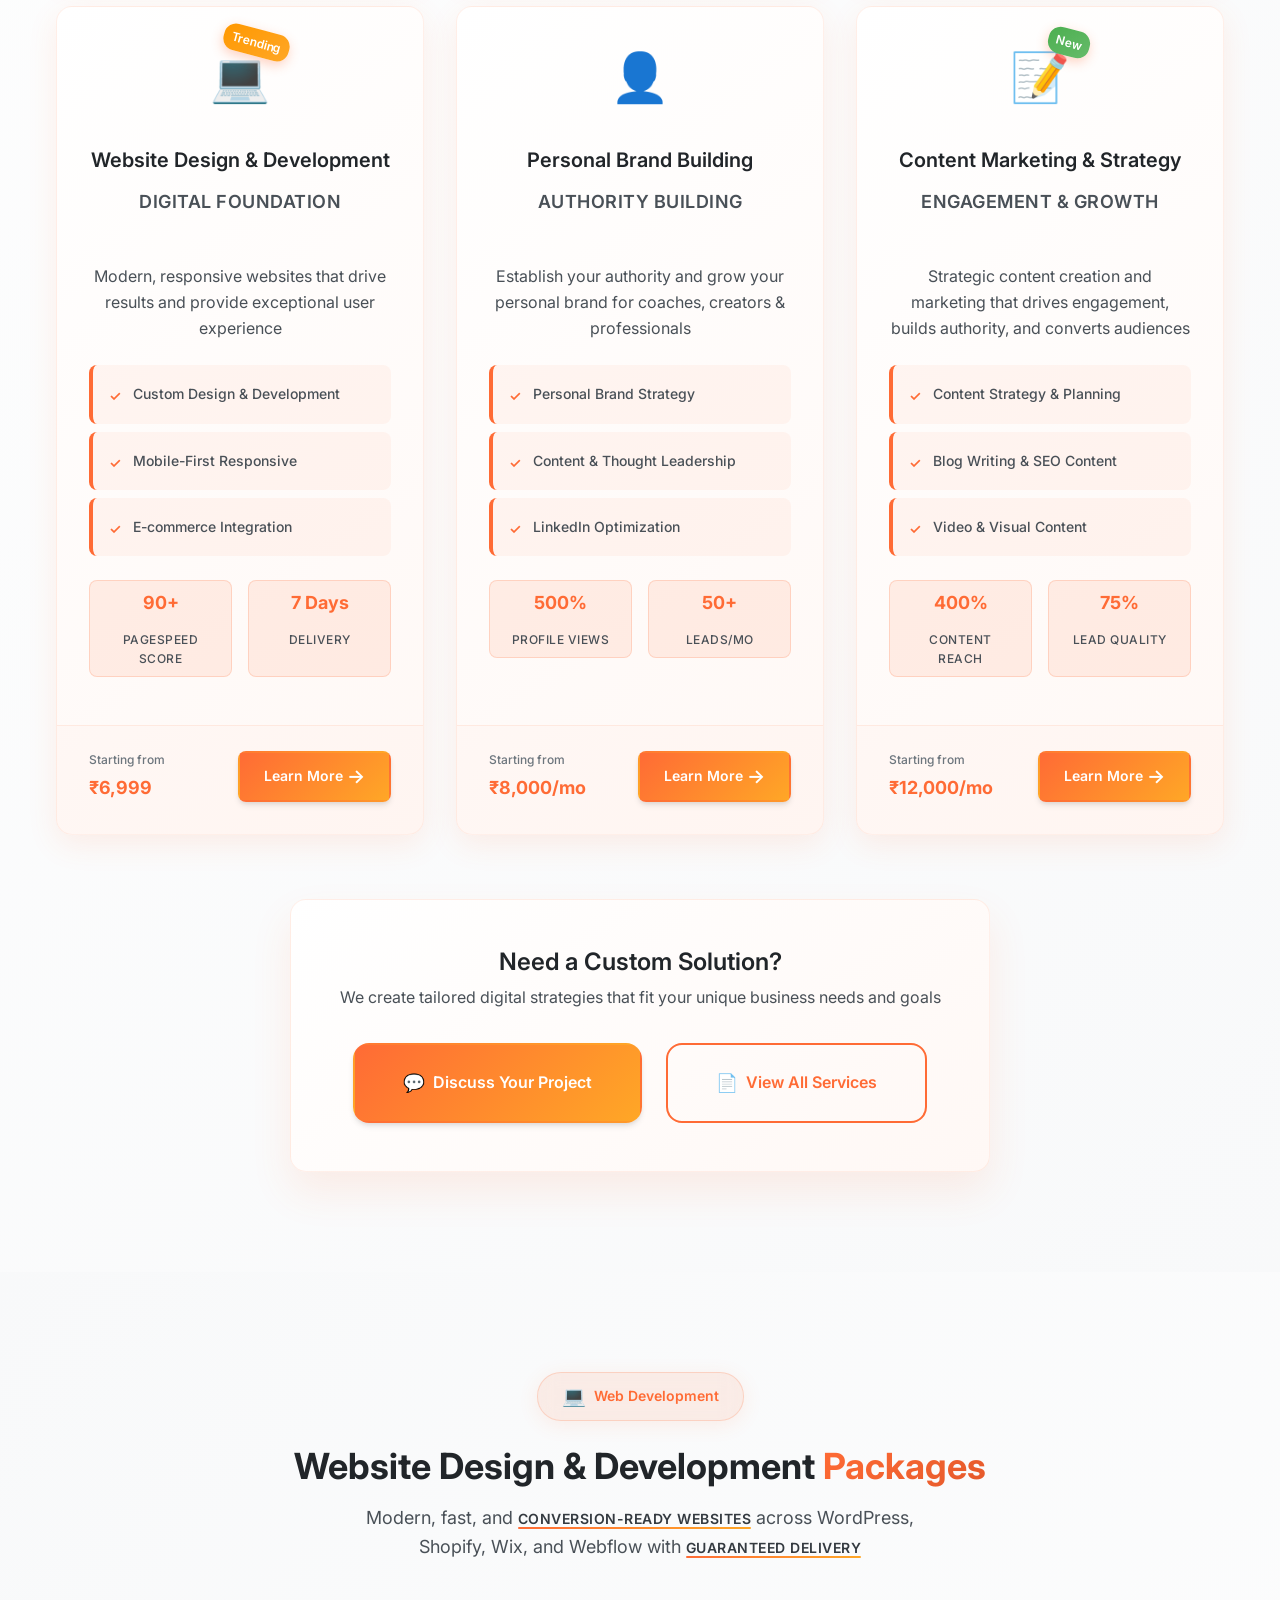
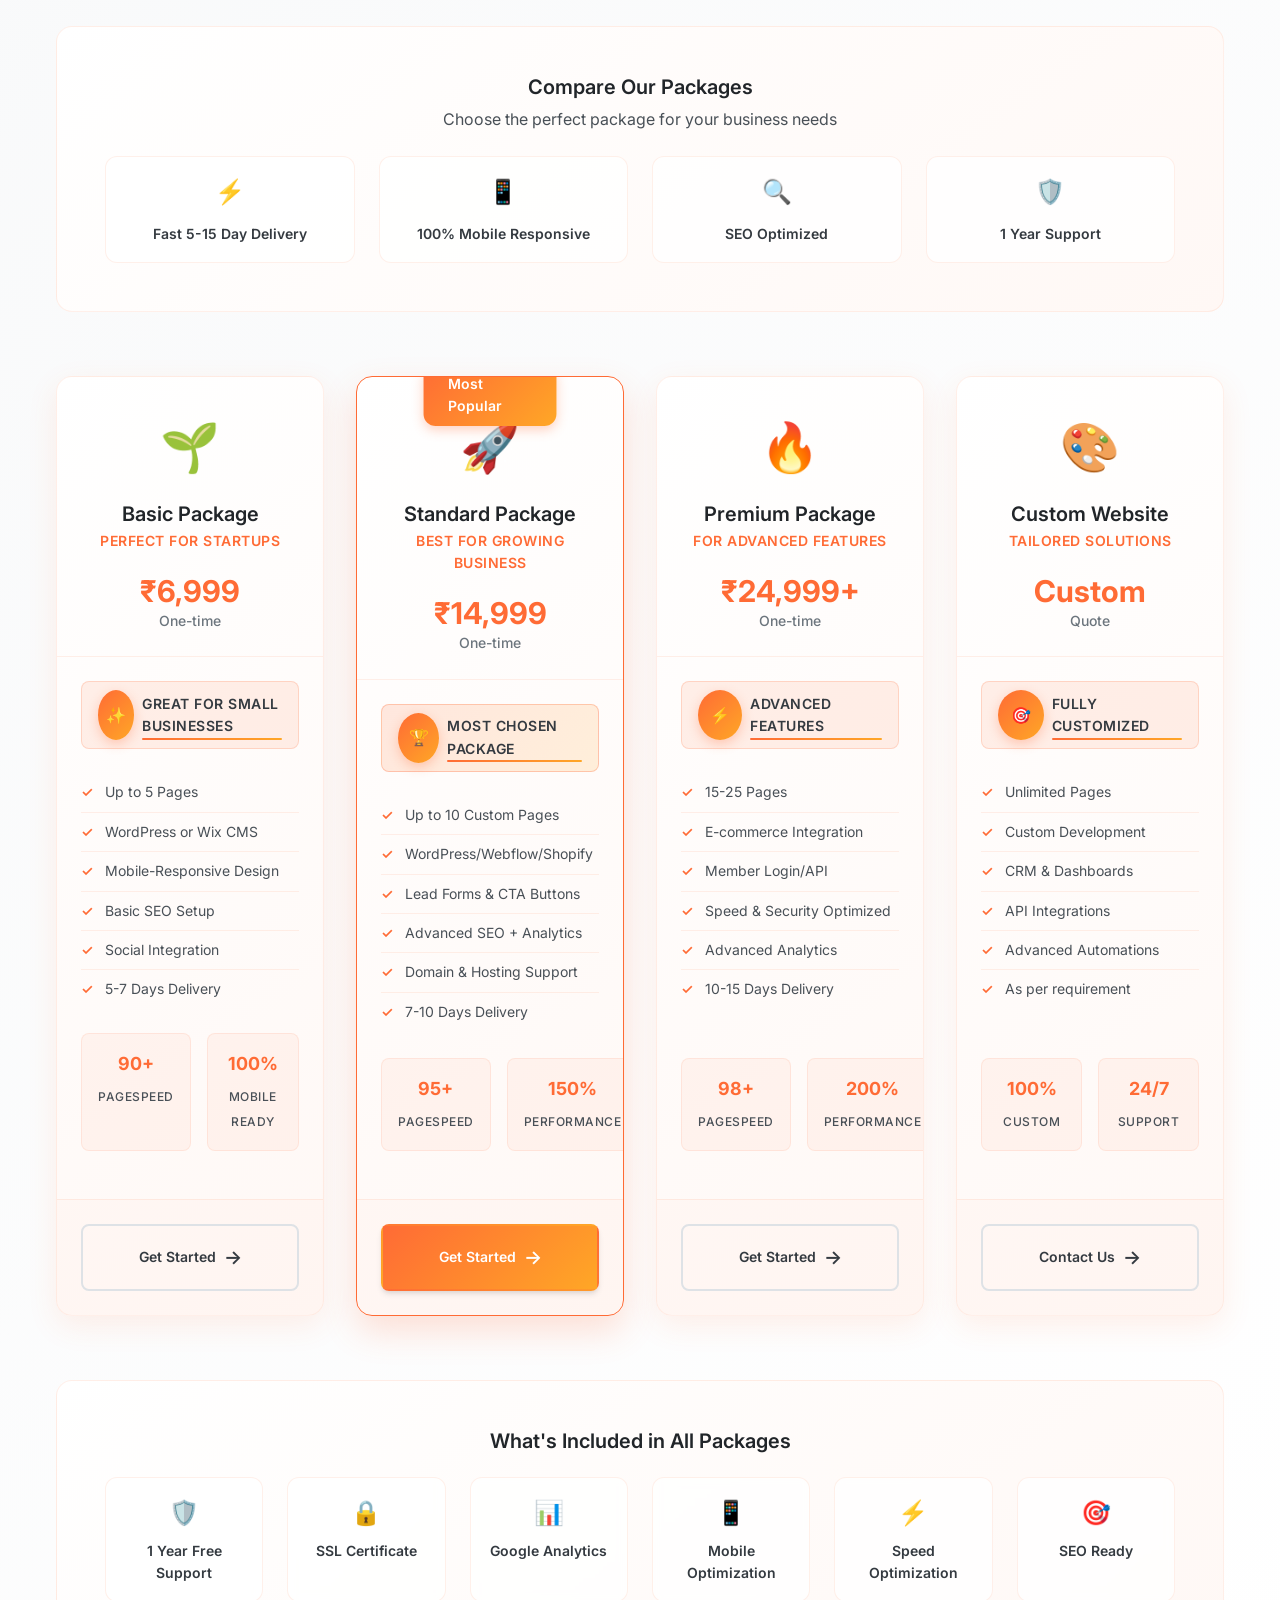
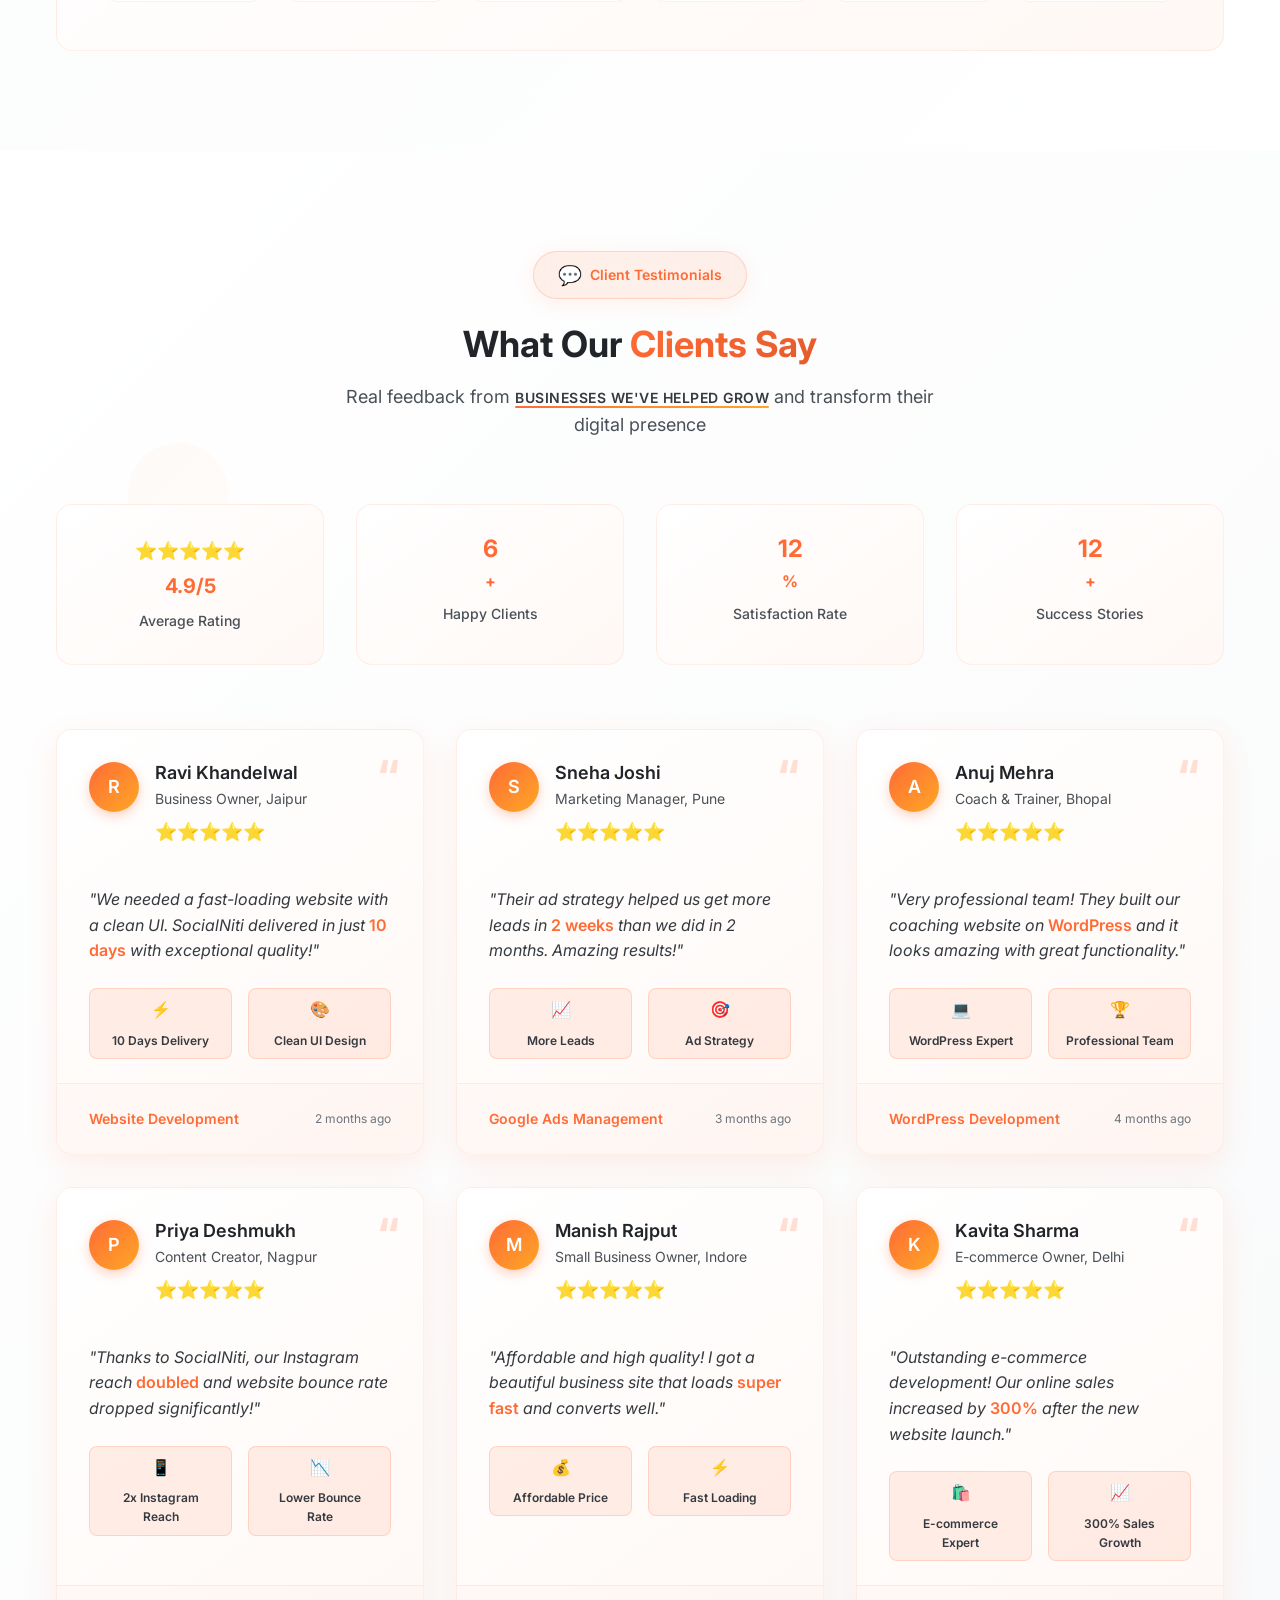
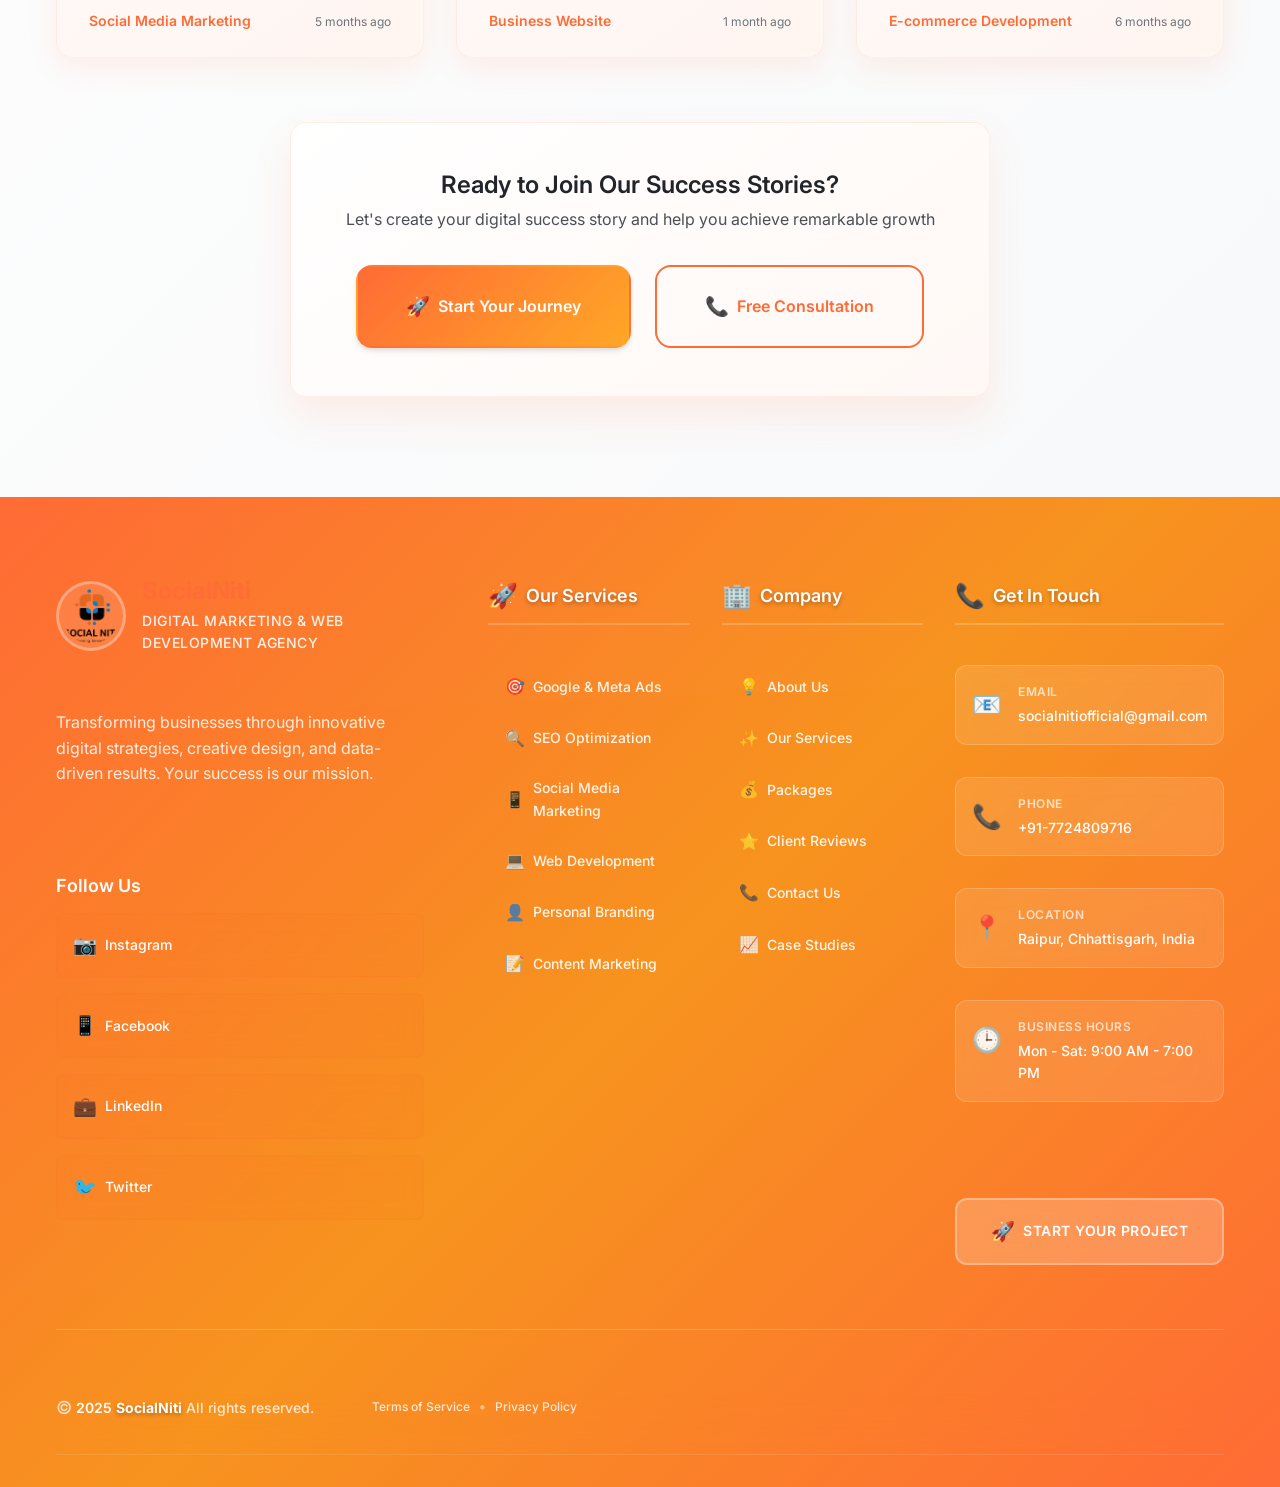
==== commit f5e63e0f: "responsive" ====
--- a/index.html
+++ b/index.html
@@ -269,164 +269,391 @@
                 </p>
             </div>
 
-            <!-- Rearranged About Content -->
+            <!-- Rearranged About Content - Story & Mission First -->
             <div class="about-content">
-                <!-- Top Section - Company Story (Full Width) -->
-                <div class="about-story-section">
-                    <div class="story-card modern-card hover-lift slide-in-left" style="animation-delay: 0.6s;">
-                        <div class="story-header">
-                            <div class="story-icon pulse-animation">💡</div>
-                            <h3 class="story-title">Our Story</h3>
-                        </div>
-                        <div class="story-content">
-                            <p>At <strong>SocialNiti</strong>, we believe strategy is everything. Whether you're launching a brand or revamping your digital presence, we bring performance, aesthetics, and purpose to everything we create.</p>
-                            <p>Founded with a vision to bridge the gap between creativity and technology, we've helped <span class="highlight-number">100+</span> businesses achieve their digital goals across various industries.</p>
-                        </div>
-                    </div>
-                </div>
-
-                <!-- Middle Section - Stats & Mission (Two Columns) -->
-                <div class="about-middle-section">
-                    <!-- Left - Enhanced Stats -->
-                    <div class="about-stats-wrapper">
-                        <h3 class="section-subtitle slide-in-left" style="animation-delay: 0.8s;">Our Achievements</h3>
-                        <div class="about-stats slide-in-left" style="animation-delay: 1s;">
-                            <div class="stat-card modern-card hover-lift">
-                                <div class="stat-icon">📊</div>
-                                <div class="stat-content">
-                                    <span class="stat-number counter" data-target="100">0</span><span class="stat-plus">+</span>
-                                    <span class="stat-label">Projects Delivered</span>
-                                    <div class="stat-progress">
-                                        <div class="progress-line" data-progress="100"></div>
-                                    </div>
-                                </div>
-                            </div>
-
-                            <div class="stat-card modern-card hover-lift">
-                                <div class="stat-icon">😊</div>
-                                <div class="stat-content">
-                                    <span class="stat-number counter" data-target="50">0</span><span class="stat-plus">+</span>
-                                    <span class="stat-label">Happy Clients</span>
-                                    <div class="stat-progress">
-                                        <div class="progress-line" data-progress="95"></div>
-                                    </div>
-                                </div>
-                            </div>
-
-                            <div class="stat-card modern-card hover-lift">
-                                <div class="stat-icon">🕒</div>
-                                <div class="stat-content">
-                                    <span class="stat-number">24/7</span>
-                                    <span class="stat-label">Support Available</span>
-                                    <div class="stat-progress">
-                                        <div class="progress-line" data-progress="100"></div>
-                                    </div>
-                                </div>
-                            </div>
-                        </div>
-                    </div>
-
-                    <!-- Right - Mission & Values -->
-                    <div class="about-mission-wrapper">
-                        <!-- Mission Statement -->
-                        <div class="mission-card modern-card hover-lift slide-in-right" style="animation-delay: 0.8s;">
+                <!-- First Section - Our Story & Our Mission (Two Columns) -->
+                <div class="about-story-mission-section">
+                    <!-- Left - Our Story -->
+                    <div class="story-wrapper">
+                        <div class="story-card modern-card hover-lift slide-in-left" style="animation-delay: 0.6s;">
+                            <div class="story-header">
+                                <div class="story-icon pulse-animation">💡</div>
+                                <h3 class="story-title">Our Story</h3>
+                            </div>
+                            <div class="story-content">
+                                <p>At <strong>SocialNiti</strong>, we believe strategy is everything. Whether you're launching a brand or revamping your digital presence, we bring performance, aesthetics, and purpose to everything we create.</p>
+                            </div>
+                        </div>
+                    </div>
+
+                    <!-- Right - Our Mission -->
+                    <div class="mission-wrapper">
+                        <div class="mission-card modern-card hover-lift slide-in-right" style="animation-delay: 0.6s;">
                             <div class="mission-header">
                                 <div class="mission-icon pulse-animation">🎯</div>
                                 <h3 class="mission-title">Our Mission</h3>
                             </div>
                             <div class="mission-content">
                                 <p>To empower businesses with <span class="highlight-text">data-driven digital strategies</span> that deliver measurable results and sustainable growth.</p>
-                            </div>
-                        </div>
-
-                        <!-- Core Values -->
-                        <div class="values-section slide-in-right" style="animation-delay: 1s;">
-                            <h4 class="values-title">Our Core Values</h4>
-                            <div class="values-grid">
-                                <div class="value-item hover-scale">
-                                    <span class="value-icon">🎯</span>
-                                    <span class="value-text">Results-Driven</span>
-                                </div>
-                                <div class="value-item hover-scale">
-                                    <span class="value-icon">🤝</span>
-                                    <span class="value-text">Client-Centric</span>
-                                </div>
-                                <div class="value-item hover-scale">
-                                    <span class="value-icon">💡</span>
-                                    <span class="value-text">Innovation</span>
-                                </div>
-                                <div class="value-item hover-scale">
-                                    <span class="value-icon">⚡</span>
-                                    <span class="value-text">Efficiency</span>
-                                </div>
-                            </div>
-                        </div>
-                    </div>
-                </div>
-
-                <!-- Bottom Section - Why Choose Us (Full Width) -->
-                <div class="about-features-section">
-                    <!-- Why Choose Us Header -->
-                    <div class="features-header slide-in-left" style="animation-delay: 1.2s;">
-                        <h3 class="features-title">Why Choose <span class="gradient-text">SocialNiti</span>?</h3>
-                        <p class="features-subtitle">We combine creativity with technology to deliver exceptional results that drive your business forward</p>
+                                <p>We're committed to transforming how businesses connect with their audiences through innovative digital solutions that drive real impact.</p>
+                            </div>
+                        </div>
+                    </div>
+                </div>
+
+                <!-- Second Section - Our Achievements (Full Width) -->
+                <div class="about-achievements-section-enhanced">
+                    <div class="achievements-header-enhanced slide-in-left" style="animation-delay: 0.8s;">
+                        <div class="achievements-badge">
+                            <span class="badge-icon">🏆</span>
+                            <span class="badge-text">Our Track Record</span>
+                        </div>
+                        <h3 class="section-subtitle-enhanced">Our Achievements</h3>
+                        <p class="achievements-description-enhanced">Numbers that showcase our commitment to delivering exceptional results and building lasting partnerships with our clients.</p>
+                    </div>
+
+                    <div class="achievements-stats-grid slide-in-left" style="animation-delay: 1s;">
+                        <div class="stat-card-enhanced modern-card hover-lift">
+                            <div class="stat-background-pattern"></div>
+                            <div class="stat-icon-enhanced">
+                                <span class="stat-emoji">📊</span>
+                            </div>
+                            <div class="stat-content-enhanced">
+                                <div class="stat-number-wrapper">
+                                    <span class="stat-number-enhanced counter" data-target="100">0</span>
+                                    <span class="stat-plus-enhanced">+</span>
+                                </div>
+                                <span class="stat-label-enhanced">Projects Delivered</span>
+                                <span class="stat-sublabel">Across 15+ Industries</span>
+                                <div class="stat-progress-enhanced">
+                                    <div class="progress-line-enhanced" data-progress="100"></div>
+                                </div>
+                            </div>
+                            <div class="stat-highlight">
+                                <span class="highlight-text">100% Success Rate</span>
+                            </div>
+                        </div>
+
+                        <div class="stat-card-enhanced modern-card hover-lift">
+                            <div class="stat-background-pattern"></div>
+                            <div class="stat-icon-enhanced">
+                                <span class="stat-emoji">🤝</span>
+                            </div>
+                            <div class="stat-content-enhanced">
+                                <div class="stat-number-wrapper">
+                                    <span class="stat-number-enhanced counter" data-target="50">0</span>
+                                    <span class="stat-plus-enhanced">+</span>
+                                </div>
+                                <span class="stat-label-enhanced">Happy Clients</span>
+                                <span class="stat-sublabel">Long-term Partnerships</span>
+                                <div class="stat-progress-enhanced">
+                                    <div class="progress-line-enhanced" data-progress="95"></div>
+                                </div>
+                            </div>
+                            <div class="stat-highlight">
+                                <span class="highlight-text">95% Retention Rate</span>
+                            </div>
+                        </div>
+
+                        <div class="stat-card-enhanced modern-card hover-lift">
+                            <div class="stat-background-pattern"></div>
+                            <div class="stat-icon-enhanced">
+                                <span class="stat-emoji">🚀</span>
+                            </div>
+                            <div class="stat-content-enhanced">
+                                <div class="stat-number-wrapper">
+                                    <span class="stat-number-enhanced counter" data-target="200">0</span>
+                                    <span class="stat-plus-enhanced">%</span>
+                                </div>
+                                <span class="stat-label-enhanced">Average ROI Growth</span>
+                                <span class="stat-sublabel">Within 6 Months</span>
+                                <div class="stat-progress-enhanced">
+                                    <div class="progress-line-enhanced" data-progress="100"></div>
+                                </div>
+                            </div>
+                            <div class="stat-highlight">
+                                <span class="highlight-text">Proven Results</span>
+                            </div>
+                        </div>
+
+                        <div class="stat-card-enhanced modern-card hover-lift">
+                            <div class="stat-background-pattern"></div>
+                            <div class="stat-icon-enhanced">
+                                <span class="stat-emoji">⚡</span>
+                            </div>
+                            <div class="stat-content-enhanced">
+                                <div class="stat-number-wrapper">
+                                    <span class="stat-number-enhanced">24/7</span>
+                                </div>
+                                <span class="stat-label-enhanced">Expert Support</span>
+                                <span class="stat-sublabel">Always Available</span>
+                                <div class="stat-progress-enhanced">
+                                    <div class="progress-line-enhanced" data-progress="100"></div>
+                                </div>
+                            </div>
+                            <div class="stat-highlight">
+                                <span class="highlight-text">Instant Response</span>
+                            </div>
+                        </div>
+                    </div>
+
+                    <!-- Achievement Highlights -->
+                    <div class="achievements-highlights slide-in-left" style="animation-delay: 1.2s;">
+                        <div class="highlight-item">
+                            <span class="highlight-icon">🏅</span>
+                            <span class="highlight-label">Industry Recognition</span>
+                        </div>
+                        <div class="highlight-item">
+                            <span class="highlight-icon">📈</span>
+                            <span class="highlight-label">Consistent Growth</span>
+                        </div>
+                        <div class="highlight-item">
+                            <span class="highlight-icon">🌟</span>
+                            <span class="highlight-label">5-Star Reviews</span>
+                        </div>
+                        <div class="highlight-item">
+                            <span class="highlight-icon">🔄</span>
+                            <span class="highlight-label">Continuous Innovation</span>
+                        </div>
+                    </div>
+                </div>
+
+                <!-- Third Section - Our Core Values (Full Width) -->
+                <div class="about-values-section-upgraded">
+                    <!-- Enhanced Header with Badge -->
+                    <div class="values-header-upgraded slide-in-left" style="animation-delay: 1.2s;">
+                        <div class="values-badge">
+                            <span class="badge-icon">⭐</span>
+                            <span class="badge-text">Our Foundation</span>
+                        </div>
+                        <h3 class="values-title-upgraded">Our Core Values</h3>
+                        <p class="values-description-upgraded">These fundamental principles shape our culture, guide our decisions, and define how we deliver exceptional value to every client we serve.</p>
+                    </div>
+
+                    <!-- Enhanced Values Grid -->
+                    <div class="values-grid-upgraded slide-in-left" style="animation-delay: 1.4s;">
+                        <div class="value-card-upgraded modern-card hover-lift">
+                            <div class="value-background-pattern"></div>
+                            <div class="value-icon-upgraded">
+                                <span class="value-emoji">🎯</span>
+                            </div>
+                            <div class="value-content-upgraded">
+                                <h4 class="value-name-upgraded">Results-Driven</h4>
+                                <p class="value-description-upgraded">Every strategy is meticulously crafted to deliver measurable outcomes that drive real business growth and sustainable success.</p>
+                                <div class="value-metrics">
+                                    <div class="value-stat">
+                                        <span class="stat-number">200%</span>
+                                        <span class="stat-label">Avg ROI</span>
+                                    </div>
+                                </div>
+                            </div>
+                            <div class="value-badge">
+                                <span class="badge-text">Performance</span>
+                            </div>
+                        </div>
+
+                        <div class="value-card-upgraded modern-card hover-lift">
+                            <div class="value-background-pattern"></div>
+                            <div class="value-icon-upgraded">
+                                <span class="value-emoji">🤝</span>
+                            </div>
+                            <div class="value-content-upgraded">
+                                <h4 class="value-name-upgraded">Client-Centric</h4>
+                                <p class="value-description-upgraded">Your success is our primary mission. We build lasting partnerships through transparent communication and unwavering commitment.</p>
+                                <div class="value-metrics">
+                                    <div class="value-stat">
+                                        <span class="stat-number">95%</span>
+                                        <span class="stat-label">Retention</span>
+                                    </div>
+                                </div>
+                            </div>
+                            <div class="value-badge">
+                                <span class="badge-text">Partnership</span>
+                            </div>
+                        </div>
+
+                        <div class="value-card-upgraded modern-card hover-lift">
+                            <div class="value-background-pattern"></div>
+                            <div class="value-icon-upgraded">
+                                <span class="value-emoji">💡</span>
+                            </div>
+                            <div class="value-content-upgraded">
+                                <h4 class="value-name-upgraded">Innovation</h4>
+                                <p class="value-description-upgraded">We embrace cutting-edge technologies and creative solutions to solve complex challenges and stay ahead of industry trends.</p>
+                                <div class="value-metrics">
+                                    <div class="value-stat">
+                                        <span class="stat-number">24/7</span>
+                                        <span class="stat-label">Innovation</span>
+                                    </div>
+                                </div>
+                            </div>
+                            <div class="value-badge">
+                                <span class="badge-text">Future-Ready</span>
+                            </div>
+                        </div>
+
+                        <div class="value-card-upgraded modern-card hover-lift">
+                            <div class="value-background-pattern"></div>
+                            <div class="value-icon-upgraded">
+                                <span class="value-emoji">⚡</span>
+                            </div>
+                            <div class="value-content-upgraded">
+                                <h4 class="value-name-upgraded">Efficiency</h4>
+                                <p class="value-description-upgraded">Lightning-fast delivery without compromising quality. We optimize every process to maximize value and minimize time-to-market.</p>
+                                <div class="value-metrics">
+                                    <div class="value-stat">
+                                        <span class="stat-number">7 Days</span>
+                                        <span class="stat-label">Delivery</span>
+                                    </div>
+                                </div>
+                            </div>
+                            <div class="value-badge">
+                                <span class="badge-text">Speed</span>
+                            </div>
+                        </div>
+                    </div>
+
+                   
+                </div>
+
+                <!-- Bottom Section - Why Choose Us (Enhanced) -->
+                <div class="about-features-section-enhanced">
+                    <!-- Enhanced Header with Badge -->
+                    <div class="features-header-enhanced slide-in-left" style="animation-delay: 1.2s;">
+                        <div class="features-badge">
+                            <span class="badge-icon">🎆</span>
+                            <span class="badge-text">What Sets Us Apart</span>
+                        </div>
+                        <h3 class="features-title-enhanced">Why Choose <span class="gradient-text">SocialNiti</span>?</h3>
+                        <p class="features-subtitle-enhanced">We don't just deliver projects – we deliver transformations. Here's what makes us the preferred choice for businesses ready to dominate their digital landscape.</p>
                     </div>
 
                     <!-- Enhanced Feature Cards Grid -->
-                    <div class="features-grid">
-                        <div class="feature-card modern-card hover-lift slide-in-left" style="animation-delay: 1.4s;">
-                            <div class="feature-header">
-                                <div class="feature-icon pulse-animation">📈</div>
-                                <h4 class="feature-title">ROI-Focused Approach</h4>
-                            </div>
-                            <div class="feature-content">
-                                <p>Every strategy is designed to maximize your return on investment with measurable results and data-driven optimization.</p>
-                                <div class="feature-highlight">
-                                    <span class="highlight-stat">200%</span>
-                                    <span class="highlight-label">Average ROI</span>
-                                </div>
-                            </div>
-                        </div>
-
-                        <div class="feature-card modern-card hover-lift slide-in-left" style="animation-delay: 1.6s;">
-                            <div class="feature-header">
-                                <div class="feature-icon pulse-animation">⚡</div>
-                                <h4 class="feature-title">Fast & SEO-Ready</h4>
-                            </div>
-                            <div class="feature-content">
-                                <p>Modern, lightning-fast websites built for speed and optimized for search engines to ensure maximum visibility.</p>
-                                <div class="feature-highlight">
-                                    <span class="highlight-stat">7 Days</span>
-                                    <span class="highlight-label">Avg Delivery</span>
-                                </div>
-                            </div>
-                        </div>
-
-                        <div class="feature-card modern-card hover-lift slide-in-left" style="animation-delay: 1.8s;">
-                            <div class="feature-header">
-                                <div class="feature-icon pulse-animation">🎨</div>
-                                <h4 class="feature-title">Creative Meets Technical</h4>
-                            </div>
-                            <div class="feature-content">
-                                <p>Perfect blend of stunning design aesthetics and robust technical excellence that creates memorable user experiences.</p>
-                                <div class="feature-highlight">
-                                    <span class="highlight-stat">100%</span>
-                                    <span class="highlight-label">Custom Design</span>
-                                </div>
-                            </div>
-                        </div>
-
-                        <div class="feature-card modern-card hover-lift slide-in-left" style="animation-delay: 2s;">
-                            <div class="feature-header">
-                                <div class="feature-icon pulse-animation">🏢</div>
-                                <h4 class="feature-title">Business-Focused Solutions</h4>
-                            </div>
-                            <div class="feature-content">
-                                <p>Tailored solutions for startups, creators, and local businesses looking to establish and grow their digital presence.</p>
-                                <div class="feature-highlight">
-                                    <span class="highlight-stat">50+</span>
-                                    <span class="highlight-label">Industries Served</span>
-                                </div>
+                    <div class="features-grid-enhanced">
+                        <div class="feature-card-enhanced modern-card hover-lift slide-in-left" style="animation-delay: 1.4s;">
+                            <div class="feature-background-pattern"></div>
+                            <div class="feature-icon-enhanced">
+                                <span class="feature-emoji">📈</span>
+                            </div>
+                            <div class="feature-content-enhanced">
+                                <h4 class="feature-title-enhanced">ROI-Focused Approach</h4>
+                                <p class="feature-description">Every strategy is meticulously crafted to maximize your return on investment with measurable results and data-driven optimization that delivers real business growth.</p>
+                                <div class="feature-metrics">
+                                    <div class="metric-item">
+                                        <span class="metric-number">200%</span>
+                                        <span class="metric-label">Average ROI</span>
+                                    </div>
+                                    <div class="metric-item">
+                                        <span class="metric-number">95%</span>
+                                        <span class="metric-label">Client Satisfaction</span>
+                                    </div>
+                                </div>
+                            </div>
+                            <div class="feature-badge">
+                                <span class="badge-text">Proven Results</span>
+                            </div>
+                        </div>
+
+                        <div class="feature-card-enhanced modern-card hover-lift slide-in-left" style="animation-delay: 1.6s;">
+                            <div class="feature-background-pattern"></div>
+                            <div class="feature-icon-enhanced">
+                                <span class="feature-emoji">⚡</span>
+                            </div>
+                            <div class="feature-content-enhanced">
+                                <h4 class="feature-title-enhanced">Lightning-Fast Delivery</h4>
+                                <p class="feature-description">Modern, high-performance websites and campaigns built for speed, optimized for search engines, and designed to convert visitors into customers from day one.</p>
+                                <div class="feature-metrics">
+                                    <div class="metric-item">
+                                        <span class="metric-number">7 Days</span>
+                                        <span class="metric-label">Avg Delivery</span>
+                                    </div>
+                                    <div class="metric-item">
+                                        <span class="metric-number">99.9%</span>
+                                        <span class="metric-label">Uptime</span>
+                                    </div>
+                                </div>
+                            </div>
+                            <div class="feature-badge">
+                                <span class="badge-text">Speed Optimized</span>
+                            </div>
+                        </div>
+
+                        <div class="feature-card-enhanced modern-card hover-lift slide-in-left" style="animation-delay: 1.8s;">
+                            <div class="feature-background-pattern"></div>
+                            <div class="feature-icon-enhanced">
+                                <span class="feature-emoji">🎨</span>
+                            </div>
+                            <div class="feature-content-enhanced">
+                                <h4 class="feature-title-enhanced">Creative Excellence</h4>
+                                <p class="feature-description">Award-winning design aesthetics combined with cutting-edge technical expertise to create memorable user experiences that captivate and convert your audience.</p>
+                                <div class="feature-metrics">
+                                    <div class="metric-item">
+                                        <span class="metric-number">100%</span>
+                                        <span class="metric-label">Custom Design</span>
+                                    </div>
+                                    <div class="metric-item">
+                                        <span class="metric-number">24/7</span>
+                                        <span class="metric-label">Support</span>
+                                    </div>
+                                </div>
+                            </div>
+                            <div class="feature-badge">
+                                <span class="badge-text">Award Winning</span>
+                            </div>
+                        </div>
+
+                        <div class="feature-card-enhanced modern-card hover-lift slide-in-left" style="animation-delay: 2s;">
+                            <div class="feature-background-pattern"></div>
+                            <div class="feature-icon-enhanced">
+                                <span class="feature-emoji">🎆</span>
+                            </div>
+                            <div class="feature-content-enhanced">
+                                <h4 class="feature-title-enhanced">Industry Expertise</h4>
+                                <p class="feature-description">Deep understanding across 15+ industries with specialized solutions for startups, enterprises, and local businesses ready to scale their digital presence.</p>
+                                <div class="feature-metrics">
+                                    <div class="metric-item">
+                                        <span class="metric-number">15+</span>
+                                        <span class="metric-label">Industries</span>
+                                    </div>
+                                    <div class="metric-item">
+                                        <span class="metric-number">100+</span>
+                                        <span class="metric-label">Projects</span>
+                                    </div>
+                                </div>
+                            </div>
+                            <div class="feature-badge">
+                                <span class="badge-text">Expert Team</span>
+                            </div>
+                        </div>
+                    </div>
+
+                    <!-- Competitive Advantages -->
+                    <div class="competitive-advantages slide-in-left" style="animation-delay: 2.2s;">
+                        <h4 class="advantages-title">Our Competitive Edge</h4>
+                        <div class="advantages-grid">
+                            <div class="advantage-item">
+                                <span class="advantage-icon">🛡️</span>
+                                <span class="advantage-text">Risk-Free Guarantee</span>
+                            </div>
+                            <div class="advantage-item">
+                                <span class="advantage-icon">🔄</span>
+                                <span class="advantage-text">Unlimited Revisions</span>
+                            </div>
+                            <div class="advantage-item">
+                                <span class="advantage-icon">📊</span>
+                                <span class="advantage-text">Performance Tracking</span>
+                            </div>
+                            <div class="advantage-item">
+                                <span class="advantage-icon">🌐</span>
+                                <span class="advantage-text">Global Standards</span>
+                            </div>
+                            <div class="advantage-item">
+                                <span class="advantage-icon">🚀</span>
+                                <span class="advantage-text">Future-Ready Tech</span>
+                            </div>
+                            <div class="advantage-item">
+                                <span class="advantage-icon">🤝</span>
+                                <span class="advantage-text">Partnership Approach</span>
                             </div>
                         </div>
                     </div>
--- a/css/style.css
+++ b/css/style.css
@@ -1442,7 +1442,7 @@
     line-height: 1.6;
 }
 
-/* Rearranged About Content */
+/* Rearranged About Content - Achievement-First Approach */
 .about-content {
     display: flex;
     flex-direction: column;
@@ -1450,17 +1450,708 @@
     margin-bottom: var(--spacing-3xl);
 }
 
-/* Top Section - Story (Full Width) */
+/* Enhanced Achievements Section */
+.about-achievements-section-enhanced {
+    width: 100%;
+    position: relative;
+    padding: var(--spacing-2xl) 0;
+    background: linear-gradient(135deg, rgba(255, 107, 53, 0.02) 0%, rgba(255, 167, 38, 0.02) 100%);
+    border-radius: var(--radius-2xl);
+    overflow: hidden;
+}
+
+.about-achievements-section-enhanced::before {
+    content: '';
+    position: absolute;
+    top: 0;
+    left: 0;
+    right: 0;
+    bottom: 0;
+    background:
+        radial-gradient(circle at 20% 20%, rgba(255, 107, 53, 0.05) 0%, transparent 50%),
+        radial-gradient(circle at 80% 80%, rgba(255, 167, 38, 0.05) 0%, transparent 50%);
+    pointer-events: none;
+}
+
+.achievements-header-enhanced {
+    text-align: center;
+    margin-bottom: var(--spacing-3xl);
+    position: relative;
+    z-index: 2;
+}
+
+.achievements-badge {
+    display: inline-flex;
+    align-items: center;
+    gap: var(--spacing-sm);
+    background: rgba(255, 107, 53, 0.1);
+    padding: var(--spacing-sm) var(--spacing-lg);
+    border-radius: var(--radius-2xl);
+    border: 1px solid rgba(255, 107, 53, 0.2);
+    margin-bottom: var(--spacing-lg);
+    backdrop-filter: blur(10px);
+}
+
+.badge-icon {
+    font-size: 1.2rem;
+}
+
+.badge-text {
+    font-size: var(--font-size-sm);
+    font-weight: 600;
+    color: var(--primary-color);
+}
+
+.section-subtitle-enhanced {
+    font-size: var(--font-size-3xl);
+    font-weight: 700;
+    color: var(--gray-800);
+    margin-bottom: var(--spacing-md);
+    background: var(--gradient-text);
+    -webkit-background-clip: text;
+    -webkit-text-fill-color: transparent;
+    background-clip: text;
+}
+
+.achievements-description-enhanced {
+    font-size: var(--font-size-lg);
+    color: var(--gray-600);
+    margin-top: var(--spacing-md);
+    max-width: 700px;
+    margin-left: auto;
+    margin-right: auto;
+    line-height: 1.6;
+}
+
+/* Enhanced Stats Grid */
+.achievements-stats-grid {
+    display: grid;
+    grid-template-columns: repeat(4, 1fr);
+    gap: var(--spacing-xl);
+    margin-bottom: var(--spacing-3xl);
+    position: relative;
+    z-index: 2;
+}
+
+.stat-card-enhanced {
+    background: var(--white);
+    border-radius: var(--radius-xl);
+    padding: var(--spacing-2xl);
+    text-align: center;
+    position: relative;
+    overflow: hidden;
+    border: 1px solid rgba(255, 107, 53, 0.1);
+    box-shadow: 0 8px 30px rgba(255, 107, 53, 0.08);
+    transition: var(--transition-normal);
+}
+
+.stat-card-enhanced:hover {
+    transform: translateY(-8px);
+    box-shadow: 0 20px 40px rgba(255, 107, 53, 0.15);
+    border-color: rgba(255, 107, 53, 0.3);
+}
+
+.stat-background-pattern {
+    position: absolute;
+    top: -50%;
+    right: -50%;
+    width: 100px;
+    height: 100px;
+    background: var(--gradient-primary);
+    border-radius: 50%;
+    opacity: 0.05;
+    transition: var(--transition-normal);
+}
+
+.stat-card-enhanced:hover .stat-background-pattern {
+    opacity: 0.1;
+    transform: scale(1.2);
+}
+
+.stat-icon-enhanced {
+    width: 80px;
+    height: 80px;
+    background: var(--gradient-primary);
+    border-radius: 50%;
+    display: flex;
+    align-items: center;
+    justify-content: center;
+    margin: 0 auto var(--spacing-lg);
+    box-shadow: 0 8px 20px rgba(255, 107, 53, 0.3);
+    position: relative;
+    z-index: 3;
+}
+
+.stat-emoji {
+    font-size: 2rem;
+    filter: drop-shadow(0 2px 4px rgba(0, 0, 0, 0.1));
+}
+
+.stat-content-enhanced {
+    position: relative;
+    z-index: 3;
+}
+
+.stat-number-wrapper {
+    display: flex;
+    align-items: baseline;
+    justify-content: center;
+    gap: var(--spacing-xs);
+    margin-bottom: var(--spacing-sm);
+}
+
+.stat-number-enhanced {
+    font-size: var(--font-size-4xl);
+    font-weight: 800;
+    color: var(--gray-800);
+    line-height: 1;
+}
+
+.stat-plus-enhanced {
+    font-size: var(--font-size-2xl);
+    font-weight: 600;
+    color: var(--primary-color);
+}
+
+.stat-label-enhanced {
+    font-size: var(--font-size-base);
+    font-weight: 600;
+    color: var(--gray-800);
+    margin-bottom: var(--spacing-xs);
+    display: block;
+}
+
+.stat-sublabel {
+    font-size: var(--font-size-sm);
+    color: var(--gray-500);
+    margin-bottom: var(--spacing-md);
+    display: block;
+}
+
+.stat-progress-enhanced {
+    width: 100%;
+    height: 6px;
+    background: rgba(255, 107, 53, 0.1);
+    border-radius: var(--radius-sm);
+    overflow: hidden;
+    margin-bottom: var(--spacing-md);
+}
+
+.progress-line-enhanced {
+    height: 100%;
+    background: var(--gradient-primary);
+    border-radius: var(--radius-sm);
+    width: 0;
+    transition: width 2s ease-in-out;
+    box-shadow: 0 0 10px rgba(255, 107, 53, 0.5);
+}
+
+.stat-highlight {
+    background: rgba(255, 107, 53, 0.1);
+    padding: var(--spacing-xs) var(--spacing-sm);
+    border-radius: var(--radius-md);
+    border: 1px solid rgba(255, 107, 53, 0.2);
+    margin-top: var(--spacing-md);
+}
+
+.highlight-text {
+    font-size: var(--font-size-xs);
+    font-weight: 600;
+    color: var(--primary-color);
+    text-transform: uppercase;
+    letter-spacing: 0.5px;
+}
+
+/* Achievement Highlights */
+.achievements-highlights {
+    display: flex;
+    justify-content: center;
+    gap: var(--spacing-2xl);
+    flex-wrap: wrap;
+    position: relative;
+    z-index: 2;
+}
+
+.highlight-item {
+    display: flex;
+    flex-direction: column;
+    align-items: center;
+    gap: var(--spacing-sm);
+    padding: var(--spacing-lg);
+    background: rgba(255, 255, 255, 0.8);
+    border-radius: var(--radius-lg);
+    border: 1px solid rgba(255, 107, 53, 0.1);
+    backdrop-filter: blur(10px);
+    transition: var(--transition-normal);
+    min-width: 150px;
+}
+
+.highlight-item:hover {
+    background: rgba(255, 255, 255, 0.95);
+    border-color: rgba(255, 107, 53, 0.3);
+    transform: translateY(-4px);
+    box-shadow: 0 8px 20px rgba(255, 107, 53, 0.1);
+}
+
+.highlight-icon {
+    font-size: 1.5rem;
+    background: var(--gradient-primary);
+    padding: var(--spacing-sm);
+    border-radius: 50%;
+    width: 50px;
+    height: 50px;
+    display: flex;
+    align-items: center;
+    justify-content: center;
+    box-shadow: 0 4px 12px rgba(255, 107, 53, 0.3);
+}
+
+.highlight-label {
+    font-size: var(--font-size-sm);
+    font-weight: 600;
+    color: var(--gray-700);
+    text-align: center;
+}
+
+/* Second Section - Story (Full Width) */
 .about-story-section {
     width: 100%;
 }
 
-/* Middle Section - Stats & Mission (Two Columns) */
-.about-middle-section {
+/* First Section - Story & Mission (Two Columns) */
+.about-story-mission-section {
     display: grid;
     grid-template-columns: 1fr 1fr;
     gap: var(--spacing-3xl);
     align-items: start;
+}
+
+/* Third Section - Core Values (Full Width) */
+/* Upgraded Core Values Section */
+.about-values-section-upgraded {
+    width: 100%;
+    position: relative;
+    padding: var(--spacing-3xl) 0;
+    background: linear-gradient(135deg, rgba(255, 107, 53, 0.02) 0%, rgba(255, 167, 38, 0.02) 100%);
+    border-radius: var(--radius-2xl);
+    overflow: hidden;
+}
+
+.about-values-section-upgraded::before {
+    content: '';
+    position: absolute;
+    top: 0;
+    left: 0;
+    right: 0;
+    bottom: 0;
+    background:
+        radial-gradient(circle at 15% 15%, rgba(255, 107, 53, 0.04) 0%, transparent 50%),
+        radial-gradient(circle at 85% 85%, rgba(255, 167, 38, 0.04) 0%, transparent 50%);
+    pointer-events: none;
+}
+
+.values-header-upgraded {
+    text-align: center;
+    margin-bottom: var(--spacing-4xl);
+    position: relative;
+    z-index: 2;
+}
+
+.values-badge {
+    display: inline-flex;
+    align-items: center;
+    gap: var(--spacing-sm);
+    background: rgba(255, 107, 53, 0.1);
+    padding: var(--spacing-sm) var(--spacing-lg);
+    border-radius: var(--radius-2xl);
+    border: 1px solid rgba(255, 107, 53, 0.2);
+    margin-bottom: var(--spacing-xl);
+    backdrop-filter: blur(10px);
+}
+
+.values-title-upgraded {
+    font-size: var(--font-size-4xl);
+    font-weight: 700;
+    margin-bottom: var(--spacing-lg);
+    color: var(--gray-800);
+    background: var(--gradient-text);
+    -webkit-background-clip: text;
+    -webkit-text-fill-color: transparent;
+    background-clip: text;
+    line-height: 1.2;
+}
+
+.values-description-upgraded {
+    font-size: var(--font-size-xl);
+    color: var(--gray-600);
+    margin: 0 auto;
+    max-width: 800px;
+    line-height: 1.6;
+    font-weight: 400;
+}
+
+/* Enhanced Values Grid */
+.values-grid-upgraded {
+    display: grid;
+    grid-template-columns: repeat(4, 1fr);
+    gap: var(--spacing-xl);
+    margin-bottom: var(--spacing-4xl);
+    position: relative;
+    z-index: 2;
+}
+
+.value-card-upgraded {
+    background: var(--white);
+    padding: var(--spacing-2xl);
+    border-radius: var(--radius-xl);
+    border: 1px solid rgba(255, 107, 53, 0.1);
+    box-shadow: 0 10px 30px rgba(255, 107, 53, 0.08);
+    transition: var(--transition-normal);
+    position: relative;
+    overflow: hidden;
+    text-align: center;
+}
+
+.value-card-upgraded:hover {
+    transform: translateY(-10px);
+    box-shadow: 0 25px 50px rgba(255, 107, 53, 0.15);
+    border-color: rgba(255, 107, 53, 0.3);
+}
+
+.value-background-pattern {
+    position: absolute;
+    top: -40%;
+    right: -40%;
+    width: 100px;
+    height: 100px;
+    background: var(--gradient-primary);
+    border-radius: 50%;
+    opacity: 0.03;
+    transition: var(--transition-normal);
+}
+
+.value-card-upgraded:hover .value-background-pattern {
+    opacity: 0.08;
+    transform: scale(1.4);
+}
+
+.value-icon-upgraded {
+    width: 90px;
+    height: 90px;
+    background: var(--gradient-primary);
+    border-radius: 50%;
+    display: flex;
+    align-items: center;
+    justify-content: center;
+    margin: 0 auto var(--spacing-xl);
+    box-shadow: 0 10px 25px rgba(255, 107, 53, 0.3);
+    position: relative;
+    z-index: 3;
+}
+
+.value-emoji {
+    font-size: 2.2rem;
+    filter: drop-shadow(0 2px 4px rgba(0, 0, 0, 0.1));
+}
+
+.value-content-upgraded {
+    position: relative;
+    z-index: 3;
+}
+
+.value-name-upgraded {
+    font-size: var(--font-size-xl);
+    font-weight: 700;
+    color: var(--gray-800);
+    margin: 0 0 var(--spacing-md) 0;
+    line-height: 1.3;
+}
+
+.value-description-upgraded {
+    color: var(--gray-600);
+    line-height: 1.7;
+    margin-bottom: var(--spacing-lg);
+    font-size: var(--font-size-base);
+}
+
+.value-metrics {
+    margin-bottom: var(--spacing-lg);
+}
+
+.value-stat {
+    display: flex;
+    flex-direction: column;
+    align-items: center;
+    padding: var(--spacing-md);
+    background: rgba(255, 107, 53, 0.05);
+    border-radius: var(--radius-lg);
+    border: 1px solid rgba(255, 107, 53, 0.1);
+}
+
+.value-stat .stat-number {
+    font-size: var(--font-size-lg);
+    font-weight: 800;
+    color: var(--primary-color);
+    line-height: 1;
+    margin-bottom: var(--spacing-xs);
+}
+
+.value-stat .stat-label {
+    font-size: var(--font-size-xs);
+    color: var(--gray-600);
+    font-weight: 600;
+    text-transform: uppercase;
+    letter-spacing: 0.5px;
+}
+
+.value-badge {
+    position: absolute;
+    top: var(--spacing-lg);
+    right: var(--spacing-lg);
+    background: var(--gradient-primary);
+    padding: var(--spacing-xs) var(--spacing-sm);
+    border-radius: var(--radius-md);
+    box-shadow: 0 4px 12px rgba(255, 107, 53, 0.3);
+    z-index: 4;
+}
+
+.value-badge .badge-text {
+    font-size: var(--font-size-xs);
+    font-weight: 600;
+    color: var(--white);
+    text-transform: uppercase;
+    letter-spacing: 0.5px;
+}
+
+/* Values Impact Statement */
+.values-impact {
+    position: relative;
+    z-index: 2;
+}
+
+.impact-card {
+    background: var(--white);
+    padding: var(--spacing-2xl);
+    border-radius: var(--radius-xl);
+    border: 1px solid rgba(255, 107, 53, 0.1);
+    box-shadow: 0 15px 35px rgba(255, 107, 53, 0.1);
+    display: flex;
+    align-items: center;
+    gap: var(--spacing-xl);
+    max-width: 1000px;
+    margin: 0 auto;
+}
+
+.impact-icon {
+    width: 100px;
+    height: 100px;
+    background: var(--gradient-primary);
+    border-radius: 50%;
+    display: flex;
+    align-items: center;
+    justify-content: center;
+    box-shadow: 0 15px 30px rgba(255, 107, 53, 0.3);
+    flex-shrink: 0;
+}
+
+.impact-emoji {
+    font-size: 2.5rem;
+    filter: drop-shadow(0 2px 4px rgba(0, 0, 0, 0.1));
+}
+
+.impact-content {
+    flex: 1;
+}
+
+.impact-title {
+    font-size: var(--font-size-2xl);
+    font-weight: 700;
+    color: var(--gray-800);
+    margin: 0 0 var(--spacing-md) 0;
+    background: var(--gradient-text);
+    -webkit-background-clip: text;
+    -webkit-text-fill-color: transparent;
+    background-clip: text;
+}
+
+.impact-description {
+    color: var(--gray-600);
+    line-height: 1.7;
+    margin-bottom: var(--spacing-lg);
+    font-size: var(--font-size-base);
+}
+
+.impact-highlights {
+    display: flex;
+    gap: var(--spacing-lg);
+    flex-wrap: wrap;
+}
+
+.impact-highlights .highlight-item {
+    display: flex;
+    align-items: center;
+    gap: var(--spacing-sm);
+    padding: var(--spacing-sm) var(--spacing-md);
+    background: rgba(255, 107, 53, 0.05);
+    border-radius: var(--radius-md);
+    border: 1px solid rgba(255, 107, 53, 0.1);
+}
+
+.impact-highlights .highlight-icon {
+    font-size: 1.2rem;
+}
+
+.impact-highlights .highlight-text {
+    font-size: var(--font-size-sm);
+    font-weight: 600;
+    color: var(--gray-700);
+}
+
+/* Legacy Values Section (Keep for compatibility) */
+.about-values-section {
+    width: 100%;
+}
+
+.values-header-section {
+    text-align: center;
+    margin-bottom: var(--spacing-2xl);
+}
+
+.values-description {
+    font-size: var(--font-size-lg);
+    color: var(--gray-600);
+    margin-top: var(--spacing-md);
+    max-width: 600px;
+    margin-left: auto;
+    margin-right: auto;
+}
+
+/* Values Grid - Four Values Inline */
+.values-grid-enhanced {
+    display: flex;
+    flex-direction: row;
+    justify-content: space-between;
+    align-items: stretch;
+    gap: var(--spacing-md);
+    margin-top: var(--spacing-xl);
+    flex-wrap: nowrap;
+}
+
+.mission-wrapper,
+.values-wrapper {
+    display: flex;
+    flex-direction: column;
+}
+
+/* Enhanced Values Card */
+.values-card {
+    background: var(--gradient-card);
+    border: 1px solid rgba(255, 107, 53, 0.1);
+    border-radius: var(--radius-xl);
+    padding: var(--spacing-xl);
+    backdrop-filter: blur(10px);
+    -webkit-backdrop-filter: blur(10px);
+    box-shadow: 0 10px 30px rgba(255, 107, 53, 0.1);
+    transition: var(--transition-normal);
+    height: 100%;
+}
+
+.values-header {
+    display: flex;
+    align-items: center;
+    gap: var(--spacing-md);
+    margin-bottom: var(--spacing-xl);
+    padding-bottom: var(--spacing-md);
+    border-bottom: 2px solid rgba(255, 107, 53, 0.2);
+}
+
+.values-icon {
+    font-size: 2rem;
+    background: rgba(255, 107, 53, 0.1);
+    padding: var(--spacing-sm);
+    border-radius: var(--radius-md);
+    border: 2px solid rgba(255, 107, 53, 0.2);
+}
+
+.values-title {
+    font-size: var(--font-size-xl);
+    font-weight: 600;
+    color: var(--gray-800);
+    margin: 0;
+}
+
+/* Enhanced Values Grid */
+.values-grid-enhanced {
+    display: grid;
+    grid-template-columns: 1fr;
+    gap: var(--spacing-lg);
+}
+
+.value-item-enhanced {
+    display: flex;
+    flex-direction: column;
+    align-items: center;
+    text-align: center;
+    gap: var(--spacing-md);
+    padding: var(--spacing-lg);
+    background: rgba(255, 255, 255, 0.5);
+    border-radius: var(--radius-lg);
+    border: 1px solid rgba(255, 107, 53, 0.1);
+    transition: var(--transition-normal);
+    flex: 1;
+    min-width: 0;
+    height: 100%;
+}
+
+.value-item-enhanced:hover {
+    background: rgba(255, 107, 53, 0.05);
+    border-color: rgba(255, 107, 53, 0.3);
+    transform: translateY(-2px);
+    box-shadow: 0 8px 20px rgba(255, 107, 53, 0.15);
+}
+
+.value-icon-wrapper {
+    display: flex;
+    align-items: center;
+    justify-content: center;
+    width: 50px;
+    height: 50px;
+    background: var(--gradient-primary);
+    border-radius: 50%;
+    flex-shrink: 0;
+    box-shadow: 0 4px 12px rgba(255, 107, 53, 0.3);
+}
+
+.value-icon-wrapper .value-icon {
+    font-size: 1.5rem;
+    background: none;
+    padding: 0;
+    border: none;
+    color: var(--white);
+}
+
+.value-content {
+    flex: 1;
+    text-align: center;
+    display: flex;
+    flex-direction: column;
+    align-items: center;
+}
+
+.value-name {
+    font-size: var(--font-size-base);
+    font-weight: 600;
+    color: var(--gray-800);
+    margin: 0 0 var(--spacing-xs) 0;
+    text-align: center;
+}
+
+.value-description {
+    font-size: var(--font-size-sm);
+    color: var(--gray-600);
+    margin: 0;
+    line-height: 1.5;
+    text-align: center;
 }
 
 /* Bottom Section - Features (Full Width) */
@@ -1644,86 +2335,265 @@
 }
 
 /* Enhanced Features Section */
-.about-features-section {
+.about-features-section-enhanced {
+    width: 100%;
+    position: relative;
+    padding: var(--spacing-3xl) 0;
+    background: linear-gradient(135deg, rgba(255, 107, 53, 0.02) 0%, rgba(255, 167, 38, 0.02) 100%);
+    border-radius: var(--radius-2xl);
+    overflow: hidden;
+}
+
+.about-features-section-enhanced::before {
+    content: '';
+    position: absolute;
+    top: 0;
+    left: 0;
+    right: 0;
+    bottom: 0;
+    background:
+        radial-gradient(circle at 10% 10%, rgba(255, 107, 53, 0.03) 0%, transparent 50%),
+        radial-gradient(circle at 90% 90%, rgba(255, 167, 38, 0.03) 0%, transparent 50%);
+    pointer-events: none;
+}
+
+.features-header-enhanced {
     text-align: center;
-}
-
-.features-header {
-    text-align: center;
-    margin-bottom: var(--spacing-2xl);
-}
-
-.features-title {
-    font-size: var(--font-size-3xl);
-    font-weight: 600;
-    margin-bottom: var(--spacing-md);
+    margin-bottom: var(--spacing-4xl);
+    position: relative;
+    z-index: 2;
+}
+
+.features-badge {
+    display: inline-flex;
+    align-items: center;
+    gap: var(--spacing-sm);
+    background: rgba(255, 107, 53, 0.1);
+    padding: var(--spacing-sm) var(--spacing-lg);
+    border-radius: var(--radius-2xl);
+    border: 1px solid rgba(255, 107, 53, 0.2);
+    margin-bottom: var(--spacing-xl);
+    backdrop-filter: blur(10px);
+}
+
+.features-title-enhanced {
+    font-size: var(--font-size-4xl);
+    font-weight: 700;
+    margin-bottom: var(--spacing-lg);
     color: var(--gray-800);
-}
-
-.features-subtitle {
+    line-height: 1.2;
+}
+
+.features-subtitle-enhanced {
     color: var(--gray-600);
-    font-size: var(--font-size-lg);
+    font-size: var(--font-size-xl);
     margin: 0;
-    max-width: 600px;
+    max-width: 800px;
     margin: 0 auto;
     line-height: 1.6;
-}
-
-.features-grid {
+    font-weight: 400;
+}
+
+.features-grid-enhanced {
     display: grid;
     grid-template-columns: repeat(2, 1fr);
-    gap: var(--spacing-xl);
-    margin-top: var(--spacing-2xl);
-}
-
-.feature-card {
-    background: var(--gradient-card);
-    padding: var(--spacing-xl);
+    gap: var(--spacing-2xl);
+    margin-bottom: var(--spacing-4xl);
+    position: relative;
+    z-index: 2;
+}
+
+.feature-card-enhanced {
+    background: var(--white);
+    padding: var(--spacing-2xl);
+    border-radius: var(--radius-xl);
+    border: 1px solid rgba(255, 107, 53, 0.1);
+    box-shadow: 0 10px 30px rgba(255, 107, 53, 0.08);
+    transition: var(--transition-normal);
+    position: relative;
+    overflow: hidden;
+}
+
+.feature-card-enhanced:hover {
+    transform: translateY(-10px);
+    box-shadow: 0 25px 50px rgba(255, 107, 53, 0.15);
+    border-color: rgba(255, 107, 53, 0.3);
+}
+
+.feature-background-pattern {
+    position: absolute;
+    top: -30%;
+    right: -30%;
+    width: 120px;
+    height: 120px;
+    background: var(--gradient-primary);
+    border-radius: 50%;
+    opacity: 0.03;
+    transition: var(--transition-normal);
+}
+
+.feature-card-enhanced:hover .feature-background-pattern {
+    opacity: 0.08;
+    transform: scale(1.3);
+}
+
+.feature-icon-enhanced {
+    width: 90px;
+    height: 90px;
+    background: var(--gradient-primary);
+    border-radius: 50%;
+    display: flex;
+    align-items: center;
+    justify-content: center;
+    margin-bottom: var(--spacing-xl);
+    box-shadow: 0 10px 25px rgba(255, 107, 53, 0.3);
+    position: relative;
+    z-index: 3;
+}
+
+.feature-emoji {
+    font-size: 2.2rem;
+    filter: drop-shadow(0 2px 4px rgba(0, 0, 0, 0.1));
+}
+
+.feature-content-enhanced {
+    position: relative;
+    z-index: 3;
+}
+
+.feature-title-enhanced {
+    font-size: var(--font-size-xl);
+    font-weight: 700;
+    color: var(--gray-800);
+    margin: 0 0 var(--spacing-md) 0;
+    line-height: 1.3;
+}
+
+.feature-description {
+    color: var(--gray-600);
+    line-height: 1.7;
+    margin-bottom: var(--spacing-xl);
+    font-size: var(--font-size-base);
+}
+
+.feature-metrics {
+    display: flex;
+    gap: var(--spacing-lg);
+    margin-bottom: var(--spacing-lg);
+}
+
+.metric-item {
+    display: flex;
+    flex-direction: column;
+    align-items: center;
+    padding: var(--spacing-md);
+    background: rgba(255, 107, 53, 0.05);
+    border-radius: var(--radius-lg);
+    border: 1px solid rgba(255, 107, 53, 0.1);
+    flex: 1;
+}
+
+.metric-number {
+    font-size: var(--font-size-xl);
+    font-weight: 800;
+    color: var(--primary-color);
+    line-height: 1;
+    margin-bottom: var(--spacing-xs);
+}
+
+.metric-label {
+    font-size: var(--font-size-xs);
+    color: var(--gray-600);
+    font-weight: 600;
+    text-transform: uppercase;
+    letter-spacing: 0.5px;
+    text-align: center;
+}
+
+.feature-badge {
+    position: absolute;
+    top: var(--spacing-lg);
+    right: var(--spacing-lg);
+    background: var(--gradient-primary);
+    padding: var(--spacing-xs) var(--spacing-sm);
+    border-radius: var(--radius-md);
+    box-shadow: 0 4px 12px rgba(255, 107, 53, 0.3);
+    z-index: 4;
+}
+
+.feature-badge .badge-text {
+    font-size: var(--font-size-xs);
+    font-weight: 600;
+    color: var(--white);
+    text-transform: uppercase;
+    letter-spacing: 0.5px;
+}
+
+/* Competitive Advantages */
+.competitive-advantages {
+    text-align: center;
+    position: relative;
+    z-index: 2;
+}
+
+.advantages-title {
+    font-size: var(--font-size-2xl);
+    font-weight: 700;
+    color: var(--gray-800);
+    margin-bottom: var(--spacing-xl);
+    background: var(--gradient-text);
+    -webkit-background-clip: text;
+    -webkit-text-fill-color: transparent;
+    background-clip: text;
+}
+
+.advantages-grid {
+    display: grid;
+    grid-template-columns: repeat(6, 1fr);
+    gap: var(--spacing-lg);
+    max-width: 1000px;
+    margin: 0 auto;
+}
+
+.advantage-item {
+    display: flex;
+    flex-direction: column;
+    align-items: center;
+    gap: var(--spacing-sm);
+    padding: var(--spacing-lg);
+    background: rgba(255, 255, 255, 0.8);
     border-radius: var(--radius-lg);
     border: 1px solid rgba(255, 107, 53, 0.1);
     backdrop-filter: blur(10px);
-    -webkit-backdrop-filter: blur(10px);
     transition: var(--transition-normal);
 }
 
-.feature-card:hover {
+.advantage-item:hover {
+    background: rgba(255, 255, 255, 0.95);
+    border-color: rgba(255, 107, 53, 0.3);
     transform: translateY(-5px);
-    box-shadow: 0 15px 35px rgba(255, 107, 53, 0.15);
-    border-color: rgba(255, 107, 53, 0.3);
-}
-
-.feature-header {
+    box-shadow: 0 10px 25px rgba(255, 107, 53, 0.1);
+}
+
+.advantage-icon {
+    font-size: 1.8rem;
+    background: var(--gradient-primary);
+    padding: var(--spacing-sm);
+    border-radius: 50%;
+    width: 60px;
+    height: 60px;
     display: flex;
     align-items: center;
-    gap: var(--spacing-md);
-    margin-bottom: var(--spacing-md);
-}
-
-.feature-icon {
-    font-size: 1.5rem;
-}
-
-.feature-title {
-    font-size: var(--font-size-lg);
+    justify-content: center;
+    box-shadow: 0 6px 15px rgba(255, 107, 53, 0.3);
+}
+
+.advantage-text {
+    font-size: var(--font-size-sm);
     font-weight: 600;
-    color: var(--gray-800);
-    margin: 0;
-}
-
-.feature-content p {
-    margin-bottom: var(--spacing-md);
-    color: var(--gray-600);
-    line-height: 1.6;
-}
-
-.feature-highlight {
-    display: flex;
-    align-items: center;
-    gap: var(--spacing-sm);
-    padding: var(--spacing-sm) var(--spacing-md);
-    background: rgba(255, 107, 53, 0.1);
-    border-radius: var(--radius-md);
-    border: 1px solid rgba(255, 107, 53, 0.2);
+    color: var(--gray-700);
+    text-align: center;
+    line-height: 1.3;
 }
 
 .highlight-stat {
@@ -1887,19 +2757,65 @@
         padding: 80px 0;
     }
 
-    .about-middle-section {
+    .about-story-mission-section {
         grid-template-columns: 1fr;
         gap: var(--spacing-2xl);
     }
 
-    .about-stats {
+    .values-grid-enhanced,
+    .values-grid-upgraded {
+        display: grid;
+        grid-template-columns: repeat(2, 1fr);
+        gap: var(--spacing-lg);
+        flex-wrap: wrap;
+    }
+
+    .value-item-enhanced,
+    .value-card-upgraded {
+        padding: var(--spacing-lg);
+        flex: none;
+    }
+
+    .impact-card {
+        flex-direction: column;
+        text-align: center;
+        gap: var(--spacing-lg);
+        padding: var(--spacing-xl);
+    }
+
+    .impact-icon {
+        width: 80px;
+        height: 80px;
+    }
+
+    .impact-emoji {
+        font-size: 2rem;
+    }
+
+    .about-stats,
+    .achievements-stats-grid {
         grid-template-columns: repeat(2, 1fr);
         gap: var(--spacing-md);
     }
 
-    .features-grid {
+    .achievements-highlights {
+        gap: var(--spacing-lg);
+    }
+
+    .highlight-item {
+        min-width: 120px;
+        padding: var(--spacing-md);
+    }
+
+    .features-grid,
+    .features-grid-enhanced {
         grid-template-columns: repeat(2, 1fr);
         gap: var(--spacing-lg);
+    }
+
+    .advantages-grid {
+        grid-template-columns: repeat(3, 1fr);
+        gap: var(--spacing-md);
     }
 }
 
@@ -1937,27 +2853,54 @@
         text-align: center;
     }
 
-    .about-stats {
+    .about-stats,
+    .achievements-stats-grid {
         grid-template-columns: 1fr;
         gap: var(--spacing-lg);
     }
 
-    .stat-card {
+    .stat-card,
+    .stat-card-enhanced {
         padding: var(--spacing-lg);
         text-align: center;
     }
 
-    .stat-icon {
+    .stat-icon,
+    .stat-icon-enhanced {
         font-size: 2rem;
         margin-bottom: var(--spacing-sm);
-    }
-
-    .stat-number {
+        width: 60px;
+        height: 60px;
+    }
+
+    .stat-emoji {
+        font-size: 1.5rem;
+    }
+
+    .stat-number,
+    .stat-number-enhanced {
         font-size: var(--font-size-2xl);
     }
 
-    .stat-label {
+    .stat-label,
+    .stat-label-enhanced {
         font-size: var(--font-size-sm);
+    }
+
+    .achievements-highlights {
+        gap: var(--spacing-md);
+        justify-content: center;
+    }
+
+    .highlight-item {
+        min-width: 100px;
+        padding: var(--spacing-sm);
+    }
+
+    .highlight-icon {
+        width: 40px;
+        height: 40px;
+        font-size: 1.2rem;
     }
 
     /* Mission Section Mobile */
@@ -2020,14 +2963,46 @@
         font-size: var(--font-size-sm);
     }
 
-    .features-grid {
+    .features-grid,
+    .features-grid-enhanced {
         grid-template-columns: 1fr;
         gap: var(--spacing-lg);
     }
 
-    .feature-card {
+    .feature-card,
+    .feature-card-enhanced {
         padding: var(--spacing-lg);
         text-align: center;
+    }
+
+    .feature-icon-enhanced {
+        width: 70px;
+        height: 70px;
+        margin-bottom: var(--spacing-lg);
+    }
+
+    .feature-emoji {
+        font-size: 1.8rem;
+    }
+
+    .feature-metrics {
+        flex-direction: column;
+        gap: var(--spacing-sm);
+    }
+
+    .advantages-grid {
+        grid-template-columns: repeat(2, 1fr);
+        gap: var(--spacing-sm);
+    }
+
+    .advantage-item {
+        padding: var(--spacing-md);
+    }
+
+    .advantage-icon {
+        width: 50px;
+        height: 50px;
+        font-size: 1.5rem;
     }
 
     .feature-header {
@@ -2158,26 +3133,104 @@
         font-size: var(--font-size-sm);
     }
 
-    .values-grid {
+    .values-grid,
+    .values-grid-enhanced,
+    .values-grid-upgraded {
+        display: flex;
+        flex-direction: column;
+        gap: var(--spacing-md);
+    }
+
+    .value-item {
+        padding: var(--spacing-sm);
+    }
+
+    .value-item-enhanced,
+    .value-card-upgraded {
+        padding: var(--spacing-md);
+        flex-direction: column;
+        text-align: center;
+        gap: var(--spacing-sm);
+    }
+
+    .value-icon-upgraded {
+        width: 60px;
+        height: 60px;
+        margin-bottom: var(--spacing-md);
+    }
+
+    .value-emoji {
+        font-size: 1.8rem;
+    }
+
+    .impact-card {
+        padding: var(--spacing-lg);
+        gap: var(--spacing-md);
+    }
+
+    .impact-icon {
+        width: 60px;
+        height: 60px;
+    }
+
+    .impact-emoji {
+        font-size: 1.8rem;
+    }
+
+    .impact-highlights {
+        flex-direction: column;
+        gap: var(--spacing-sm);
+    }
+
+    .value-icon {
+        font-size: 1.2rem;
+    }
+
+    .value-icon-wrapper {
+        width: 40px;
+        height: 40px;
+    }
+
+    .value-icon-wrapper .value-icon {
+        font-size: 1.2rem;
+    }
+
+    .value-text,
+    .value-name {
+        font-size: var(--font-size-xs);
+    }
+
+    .value-description {
+        font-size: var(--font-size-xs);
+    }
+
+    /* Features Small Mobile */
+    .features-title,
+    .features-title-enhanced {
+        font-size: var(--font-size-lg);
+    }
+
+    .features-subtitle-enhanced {
+        font-size: var(--font-size-sm);
+    }
+
+    .advantages-grid {
         grid-template-columns: 1fr;
         gap: var(--spacing-sm);
     }
 
-    .value-item {
+    .advantage-item {
         padding: var(--spacing-sm);
     }
 
-    .value-icon {
+    .advantage-icon {
+        width: 40px;
+        height: 40px;
         font-size: 1.2rem;
     }
 
-    .value-text {
+    .advantage-text {
         font-size: var(--font-size-xs);
-    }
-
-    /* Features Small Mobile */
-    .features-title {
-        font-size: var(--font-size-lg);
     }
 
     .features-subtitle {
@@ -3678,14 +4731,28 @@
 
     .review-author-info {
         text-align: center;
+        display: flex;
+        flex-direction: column;
+        align-items: center;
+        justify-content: center;
+        width: 100%;
     }
 
     .author-name {
         font-size: var(--font-size-base);
+        text-align: center;
+        margin: 0 auto;
     }
 
     .author-title {
         font-size: var(--font-size-sm);
+        text-align: center;
+        margin: 0 auto;
+    }
+
+    .review-stars {
+        text-align: center;
+        margin: 0 auto;
     }
 
     .review-quote-icon {
@@ -3810,15 +4877,30 @@
         font-size: var(--font-size-lg);
     }
 
+    .review-author-info {
+        text-align: center;
+        display: flex;
+        flex-direction: column;
+        align-items: center;
+        justify-content: center;
+        width: 100%;
+    }
+
     .author-name {
         font-size: var(--font-size-sm);
+        text-align: center;
+        margin: 0 auto;
     }
 
     .author-title {
         font-size: var(--font-size-xs);
+        text-align: center;
+        margin: 0 auto;
     }
 
     .review-stars {
+        text-align: center;
+        margin: 0 auto;
         font-size: var(--font-size-base);
     }
 
@@ -4096,6 +5178,7 @@
 }
 
 .social-text {
+    color:white;
     font-weight: 500;
 }
 
@@ -6679,7 +7762,7 @@
 }
 
 .social-link:hover {
-    color: var(--primary-color);
+    color: white;
 }
 
 .quick-actions {
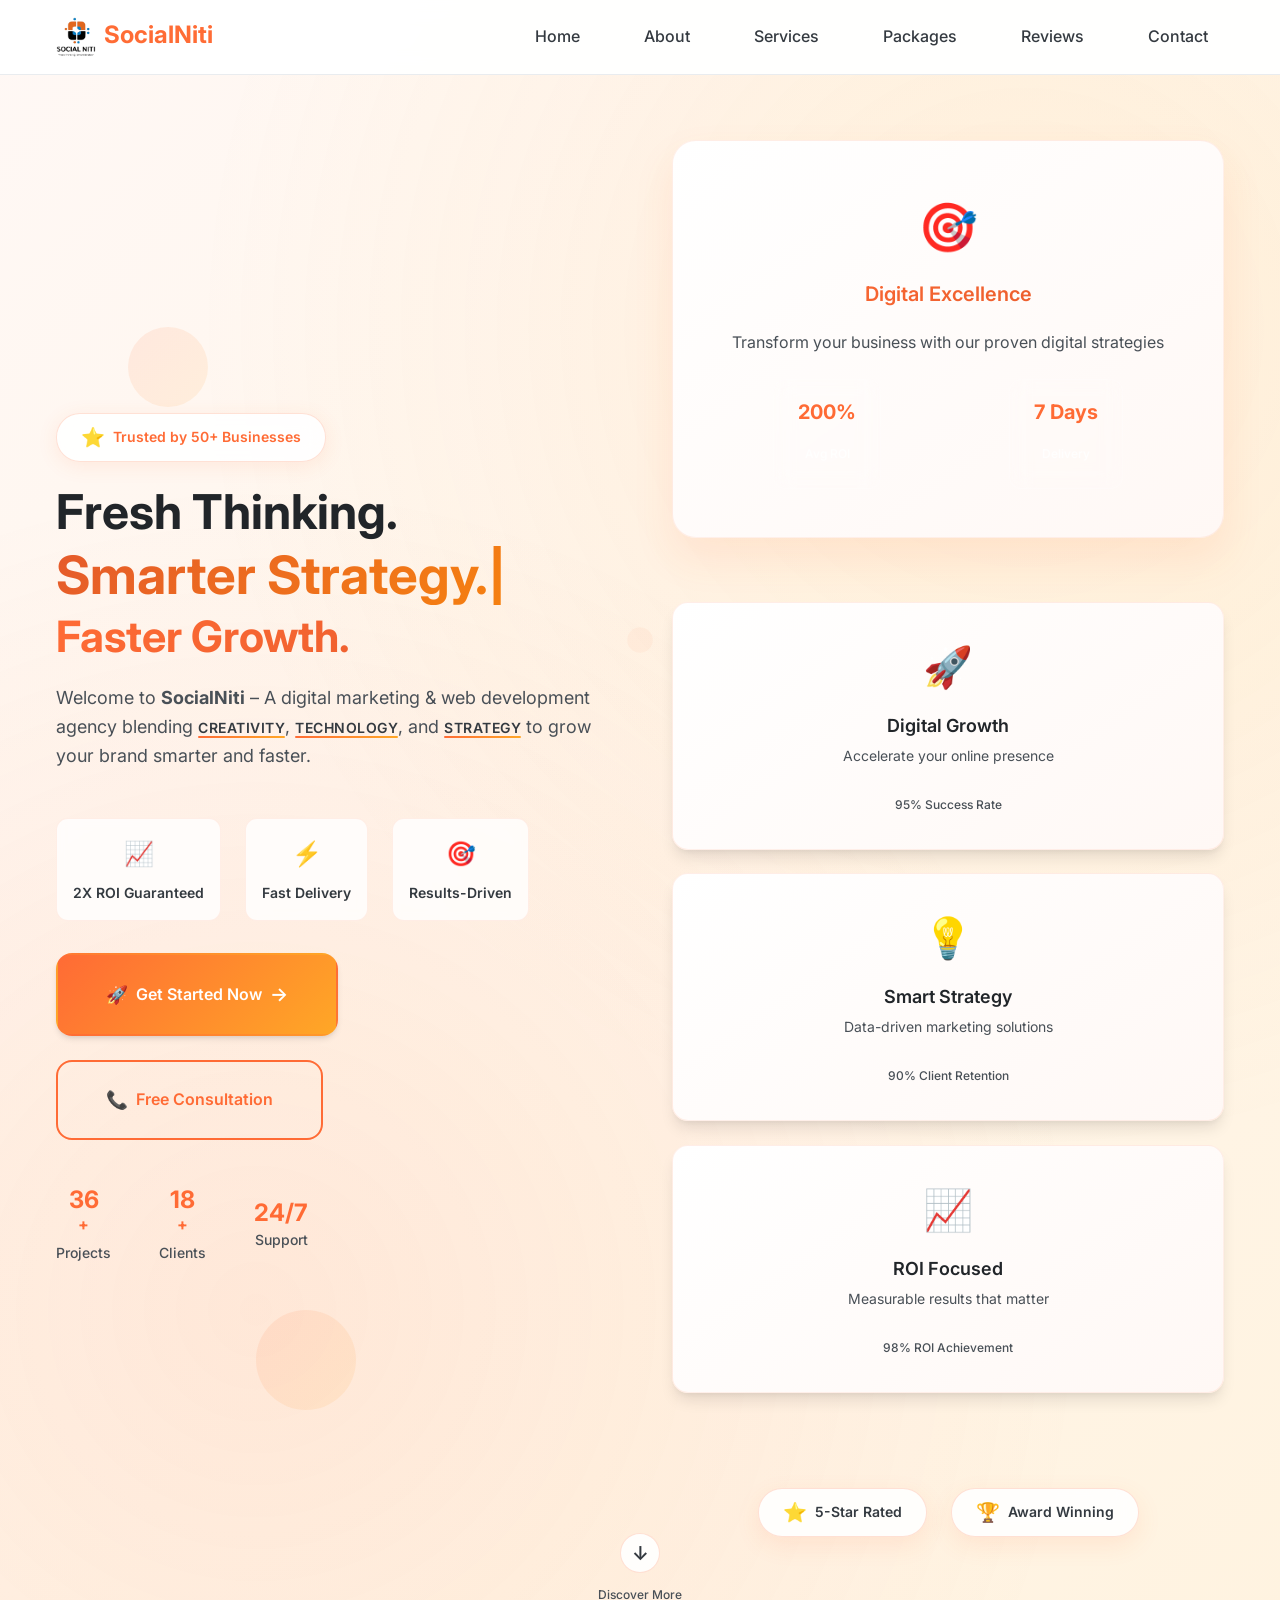
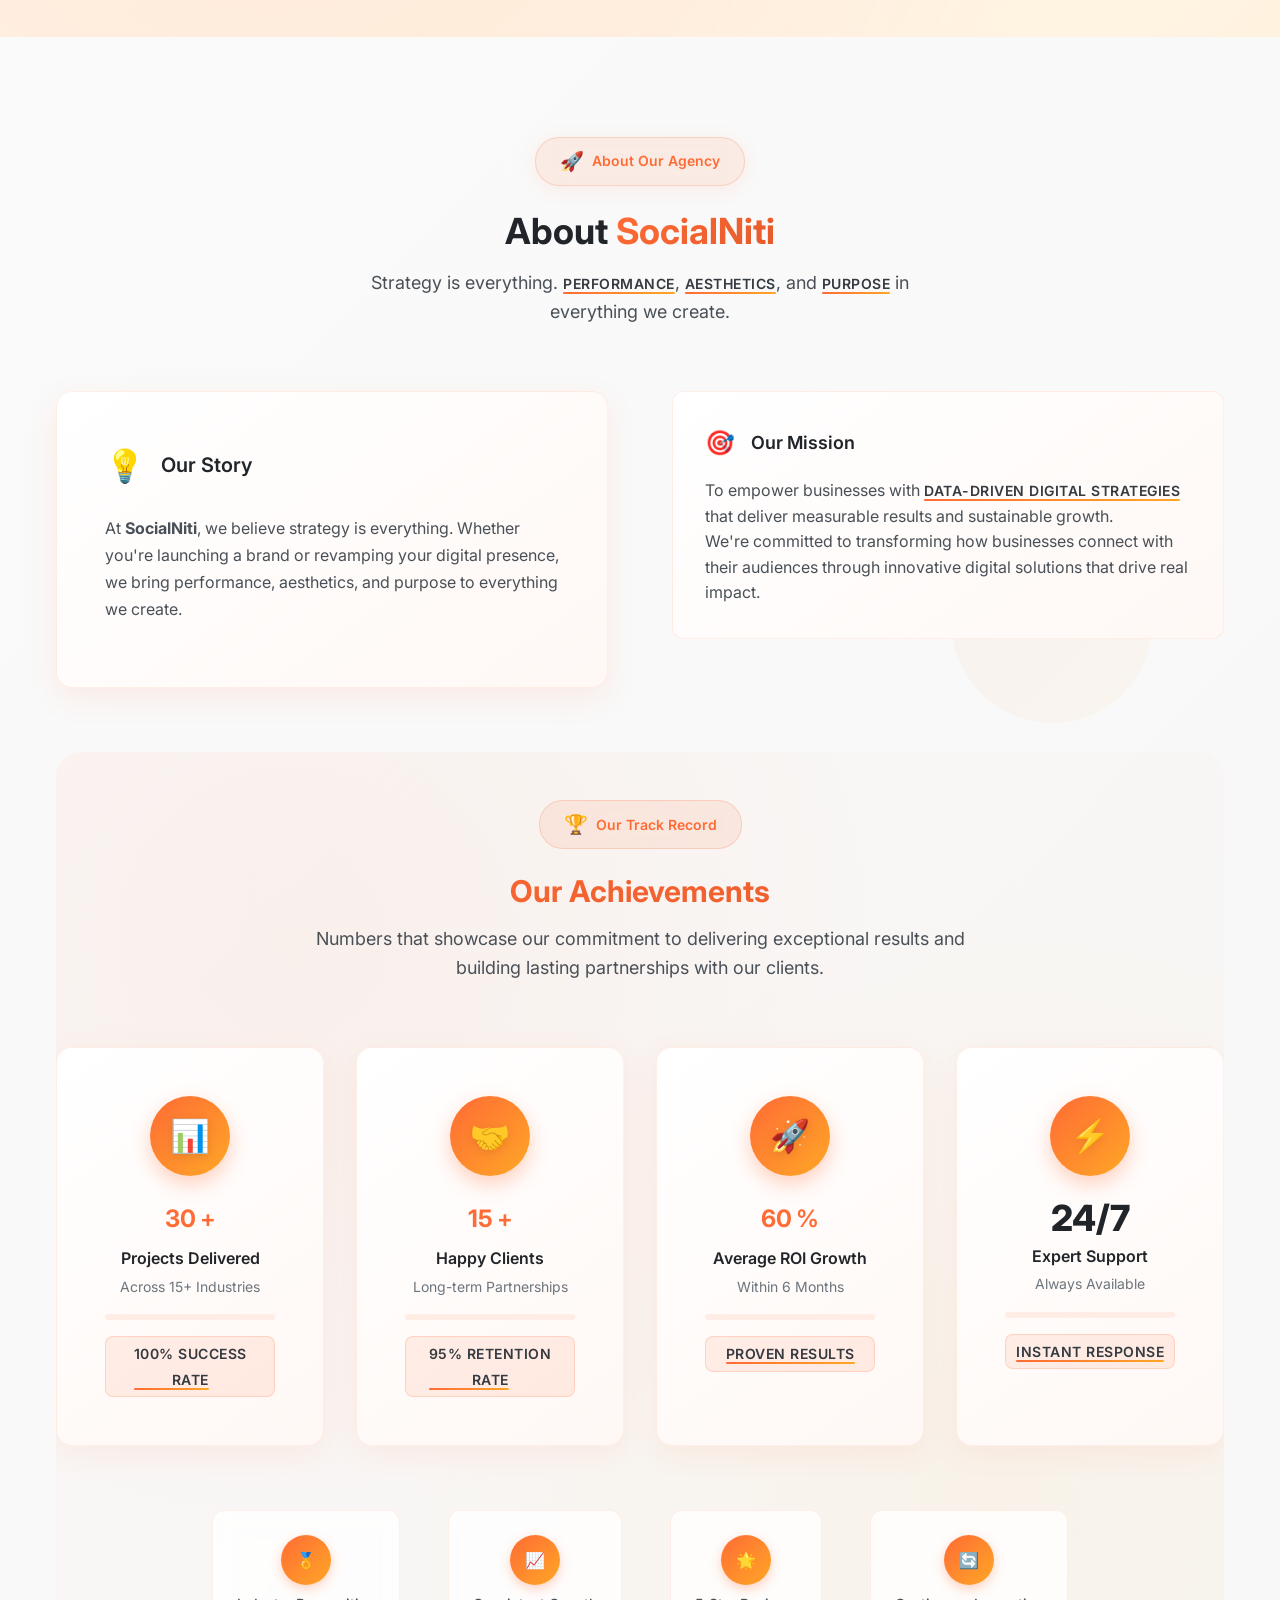
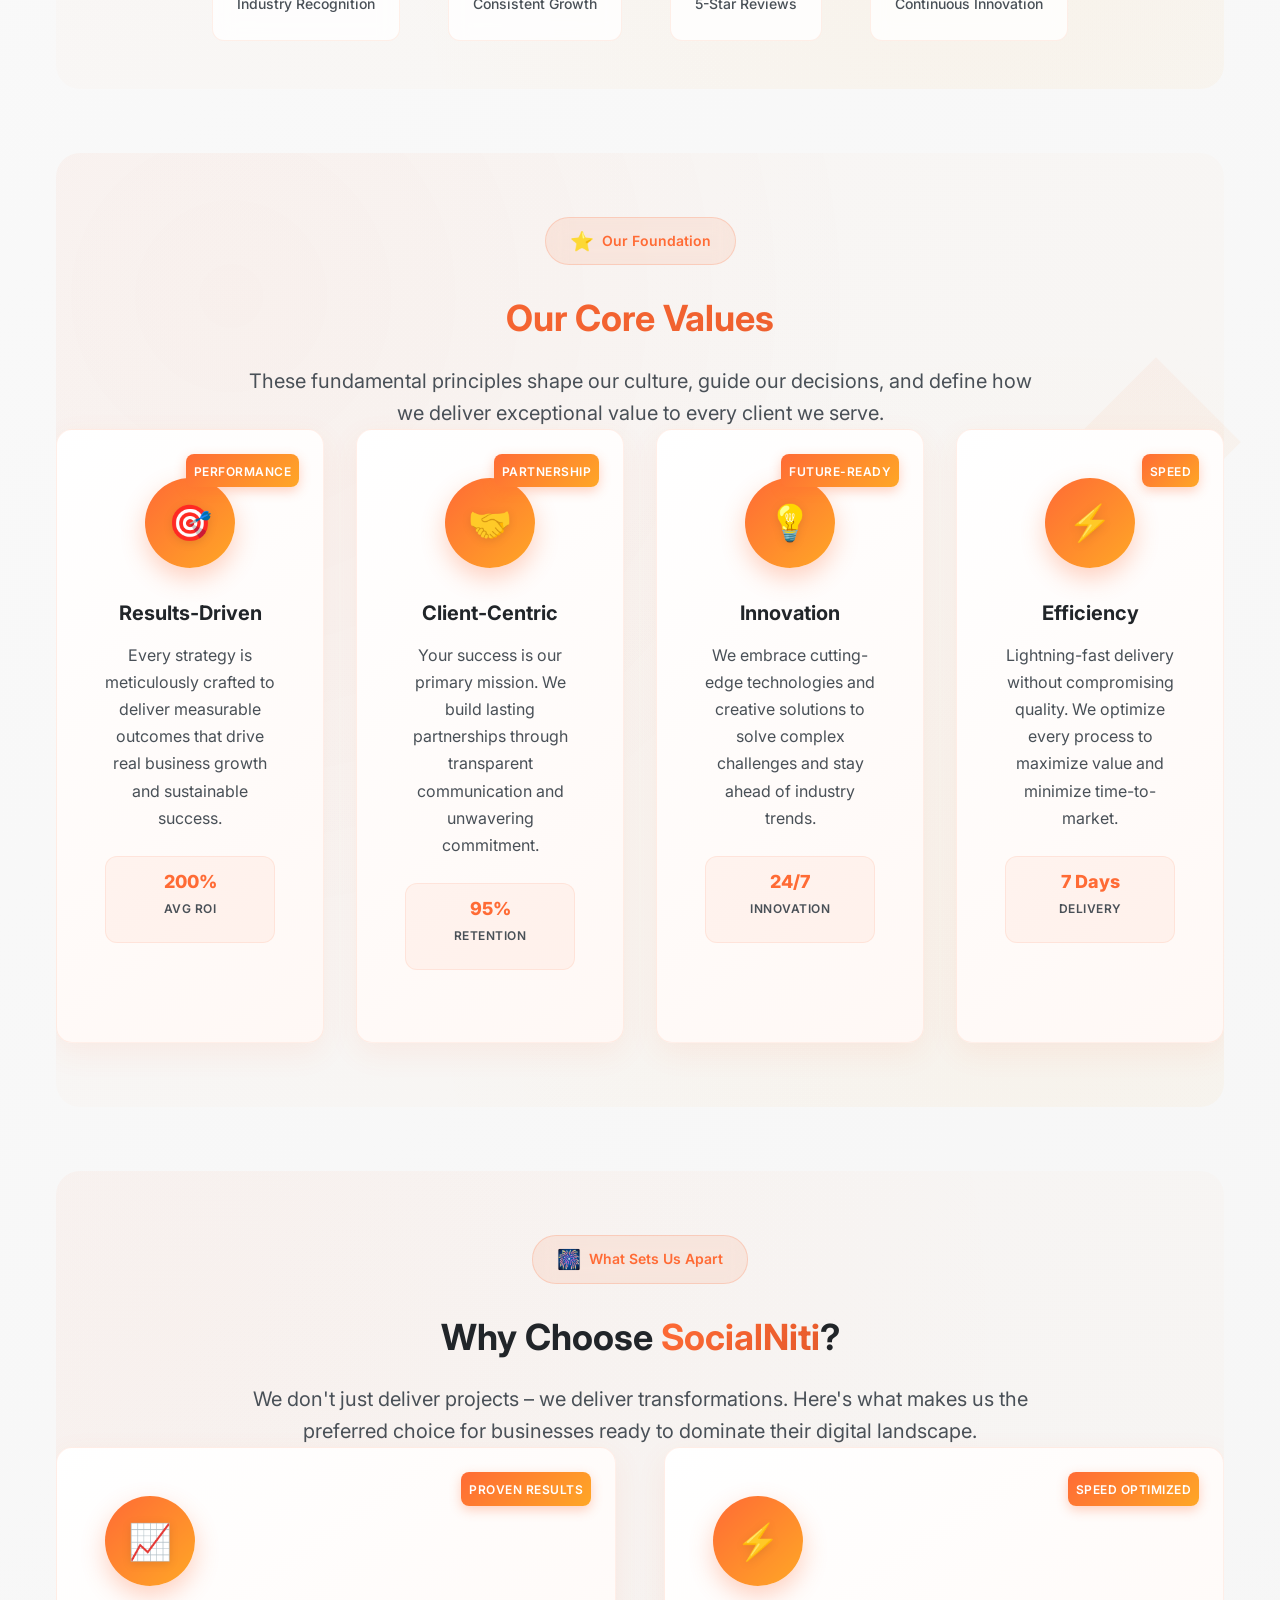
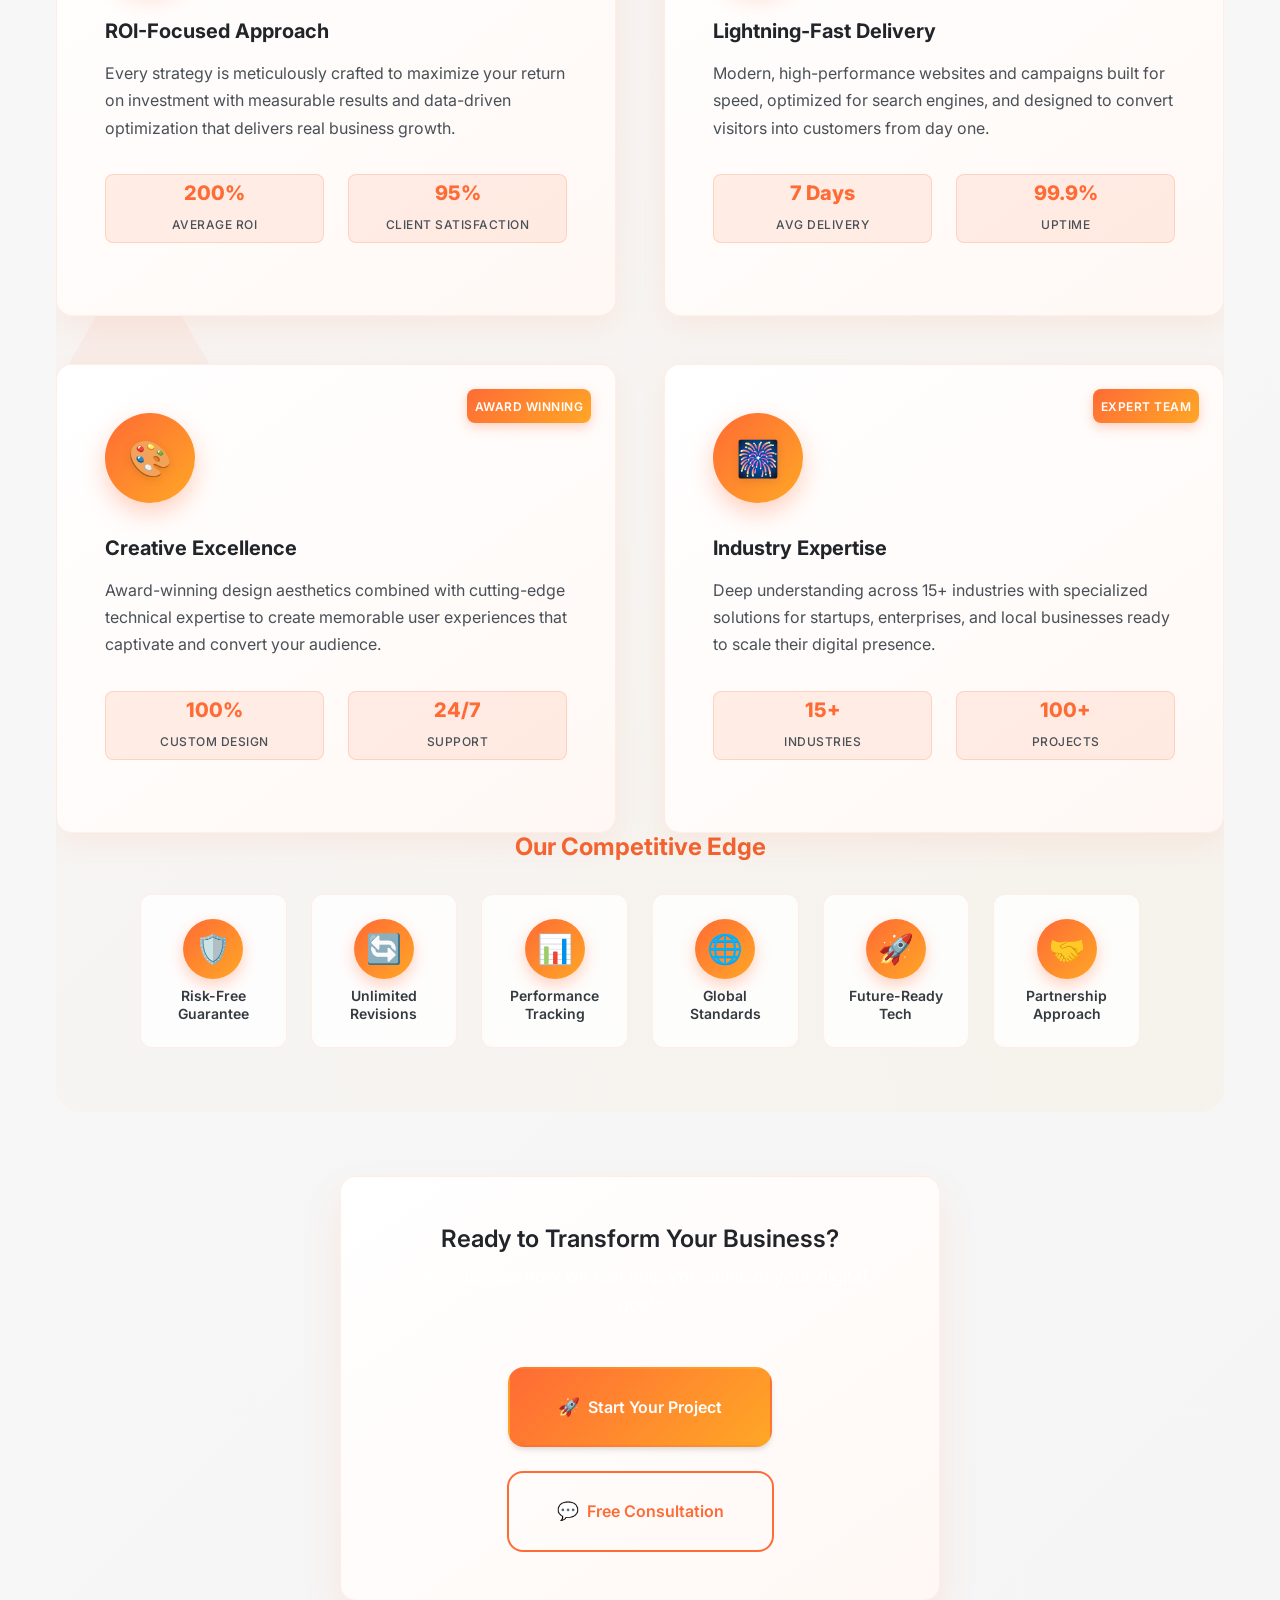
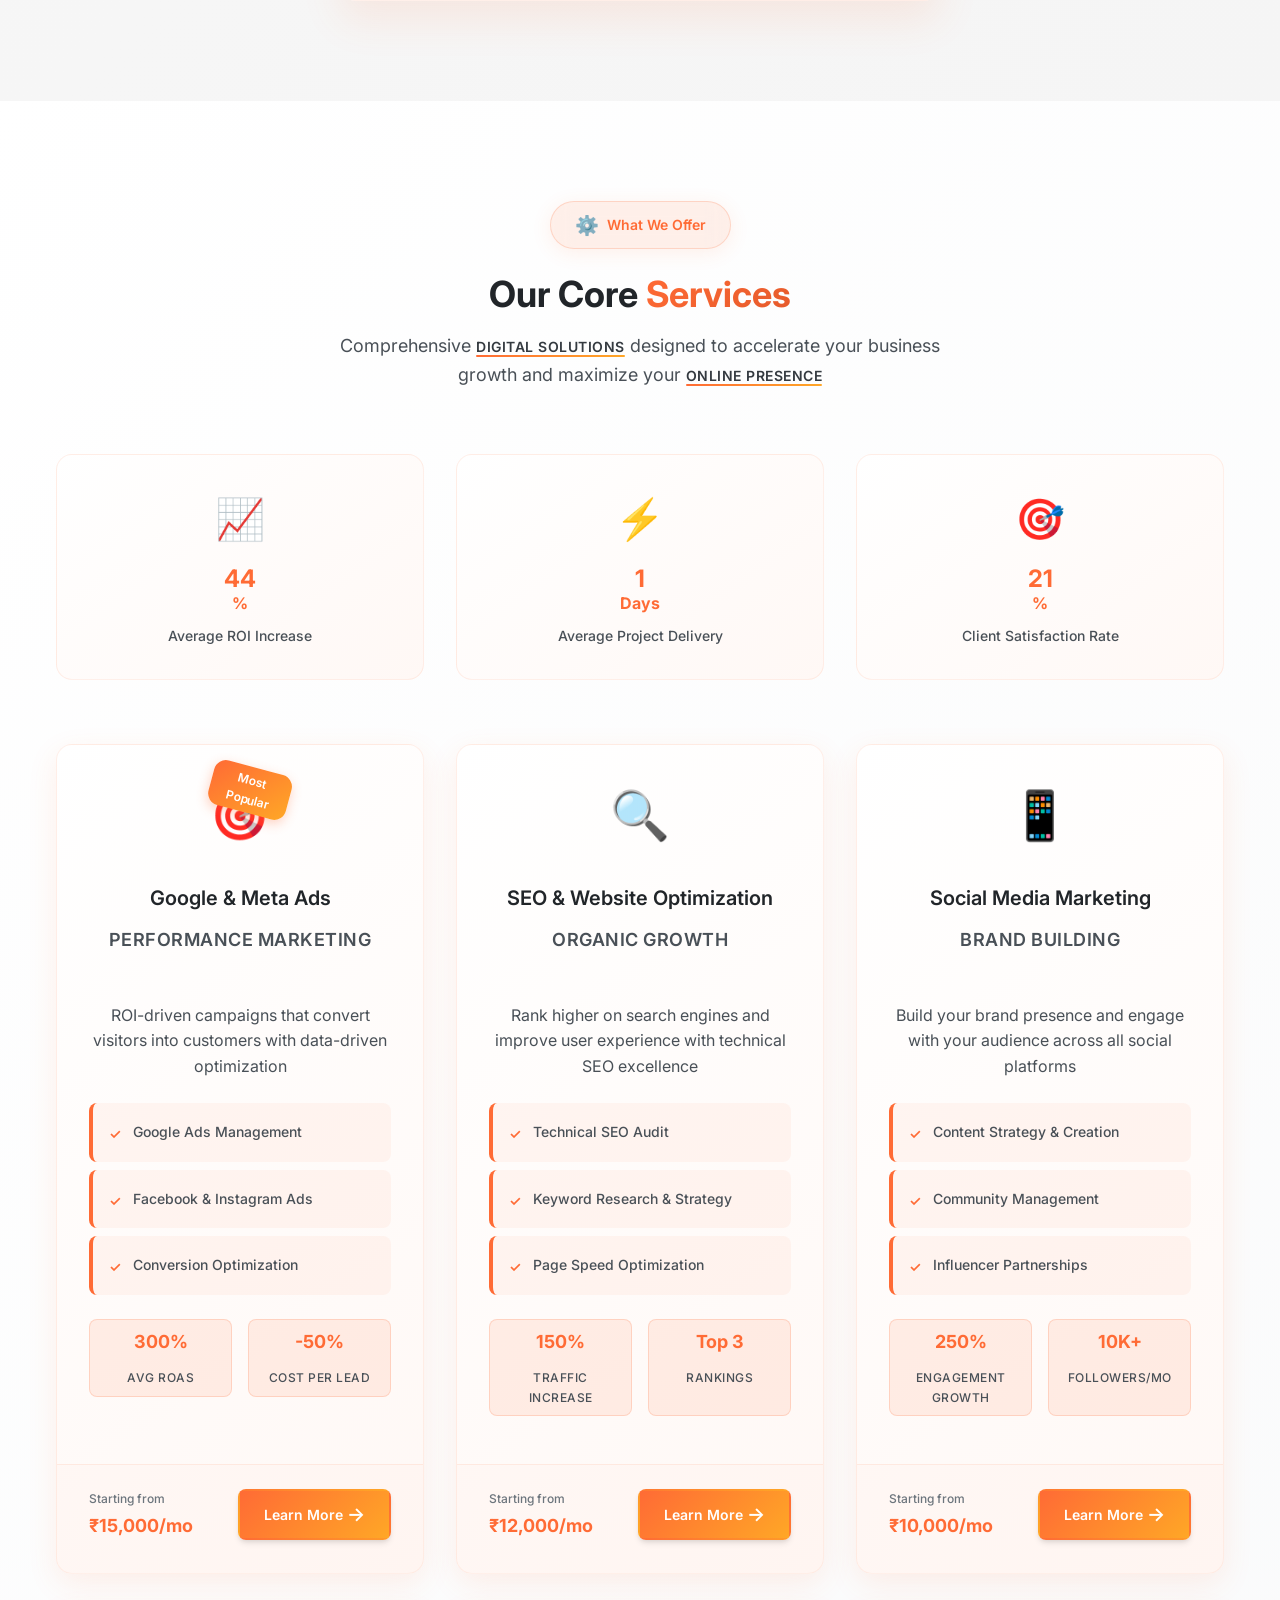
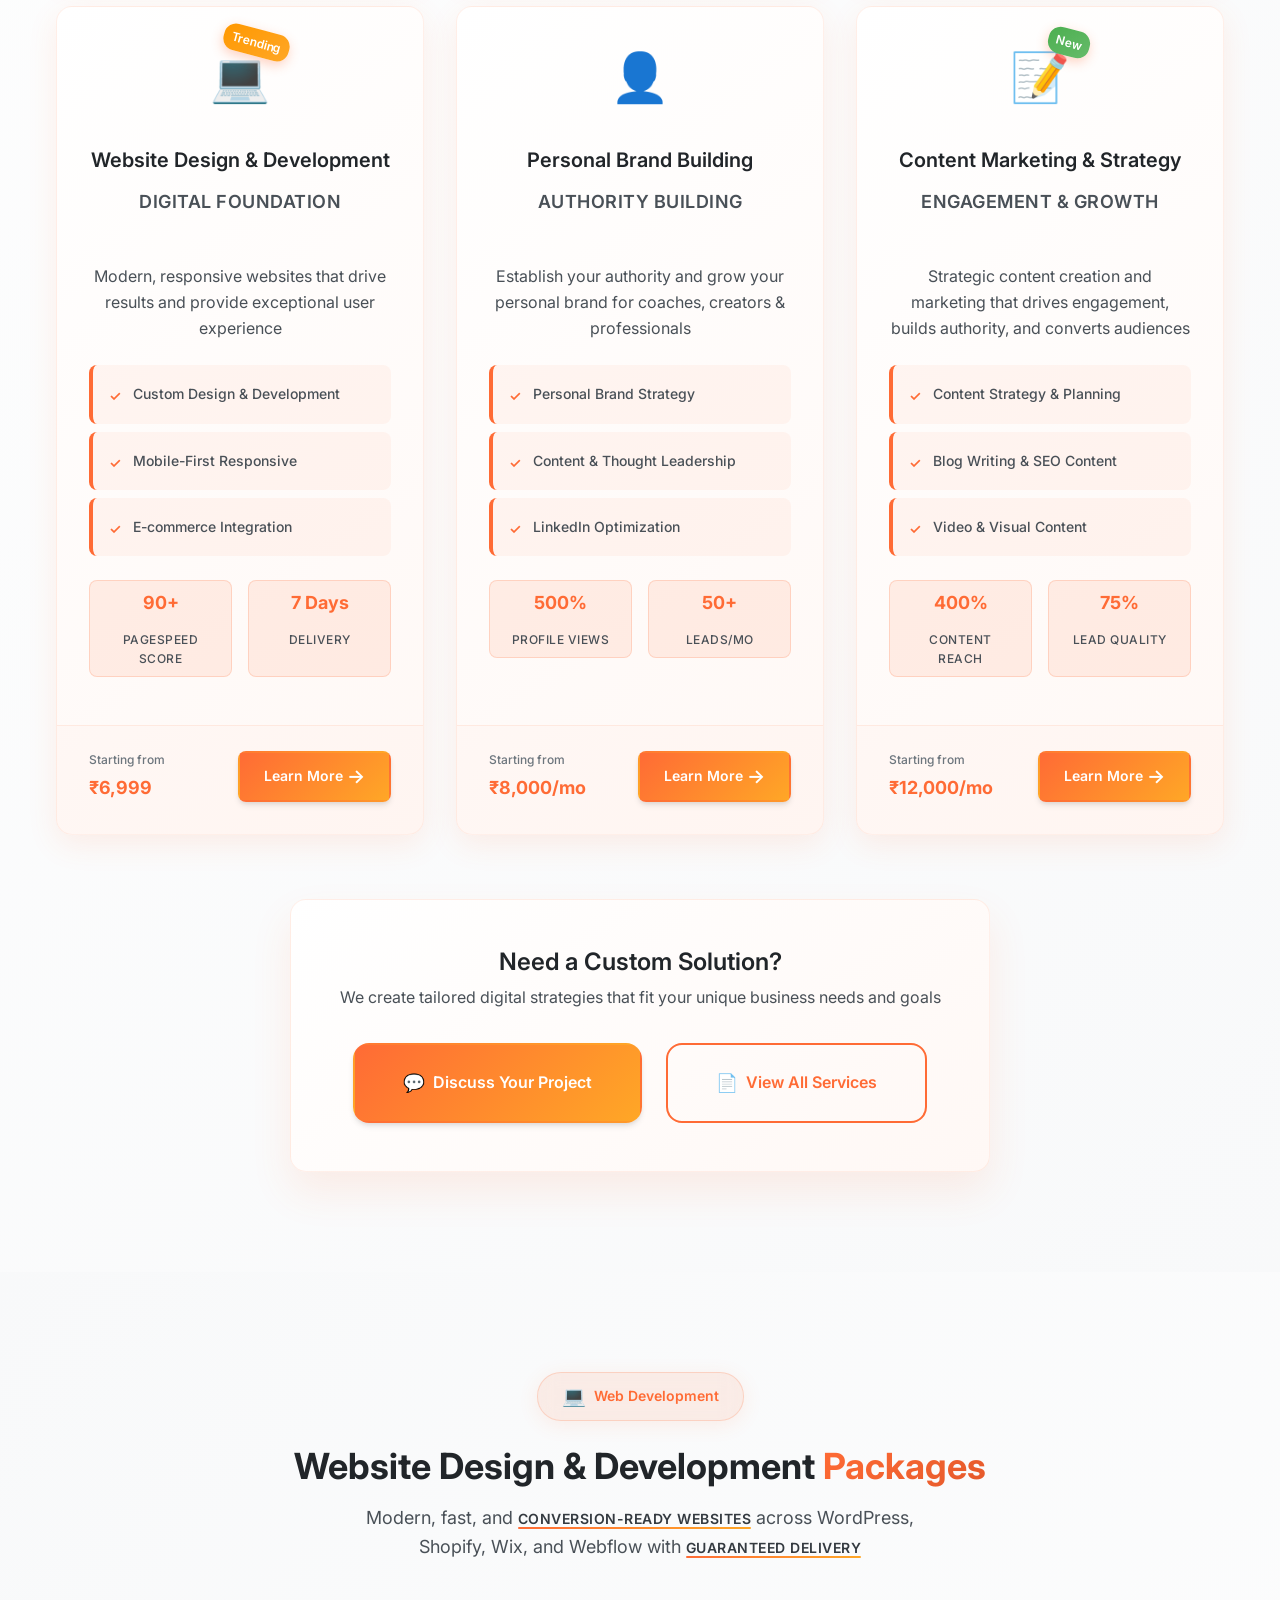
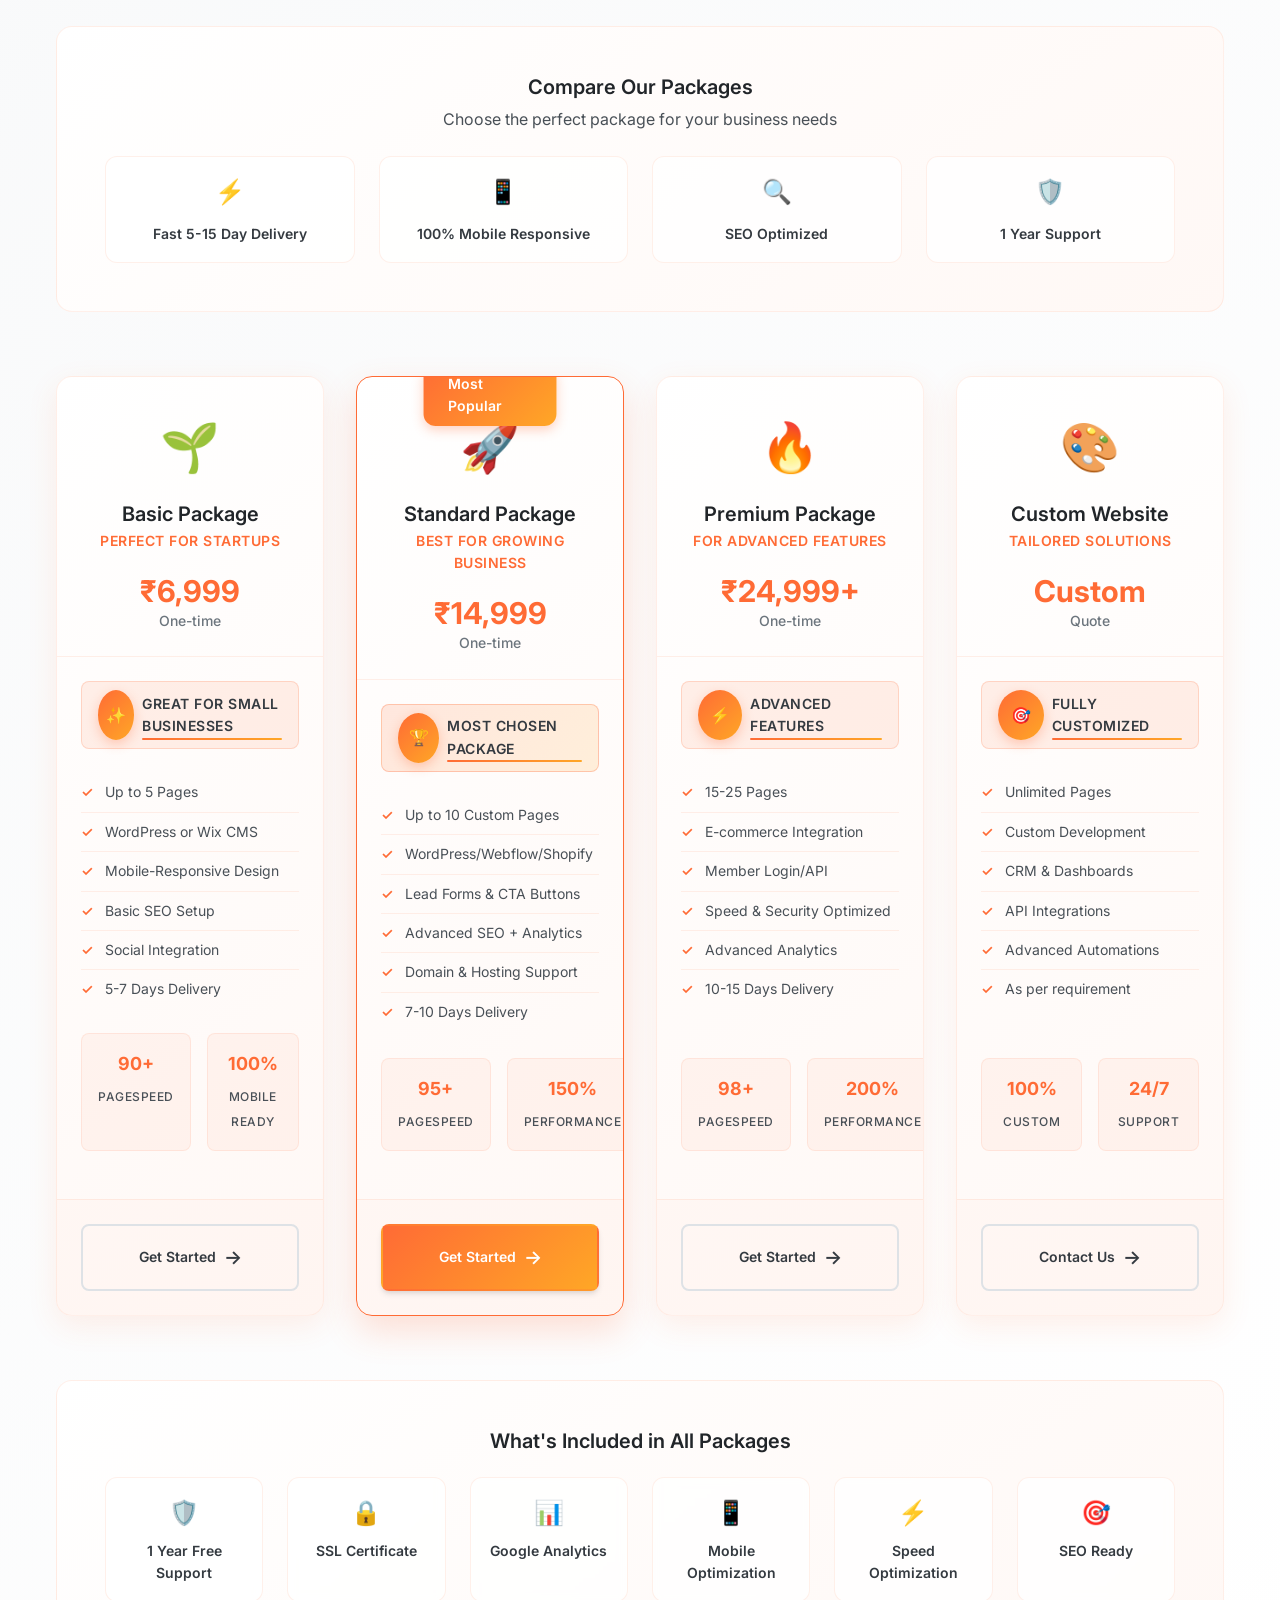
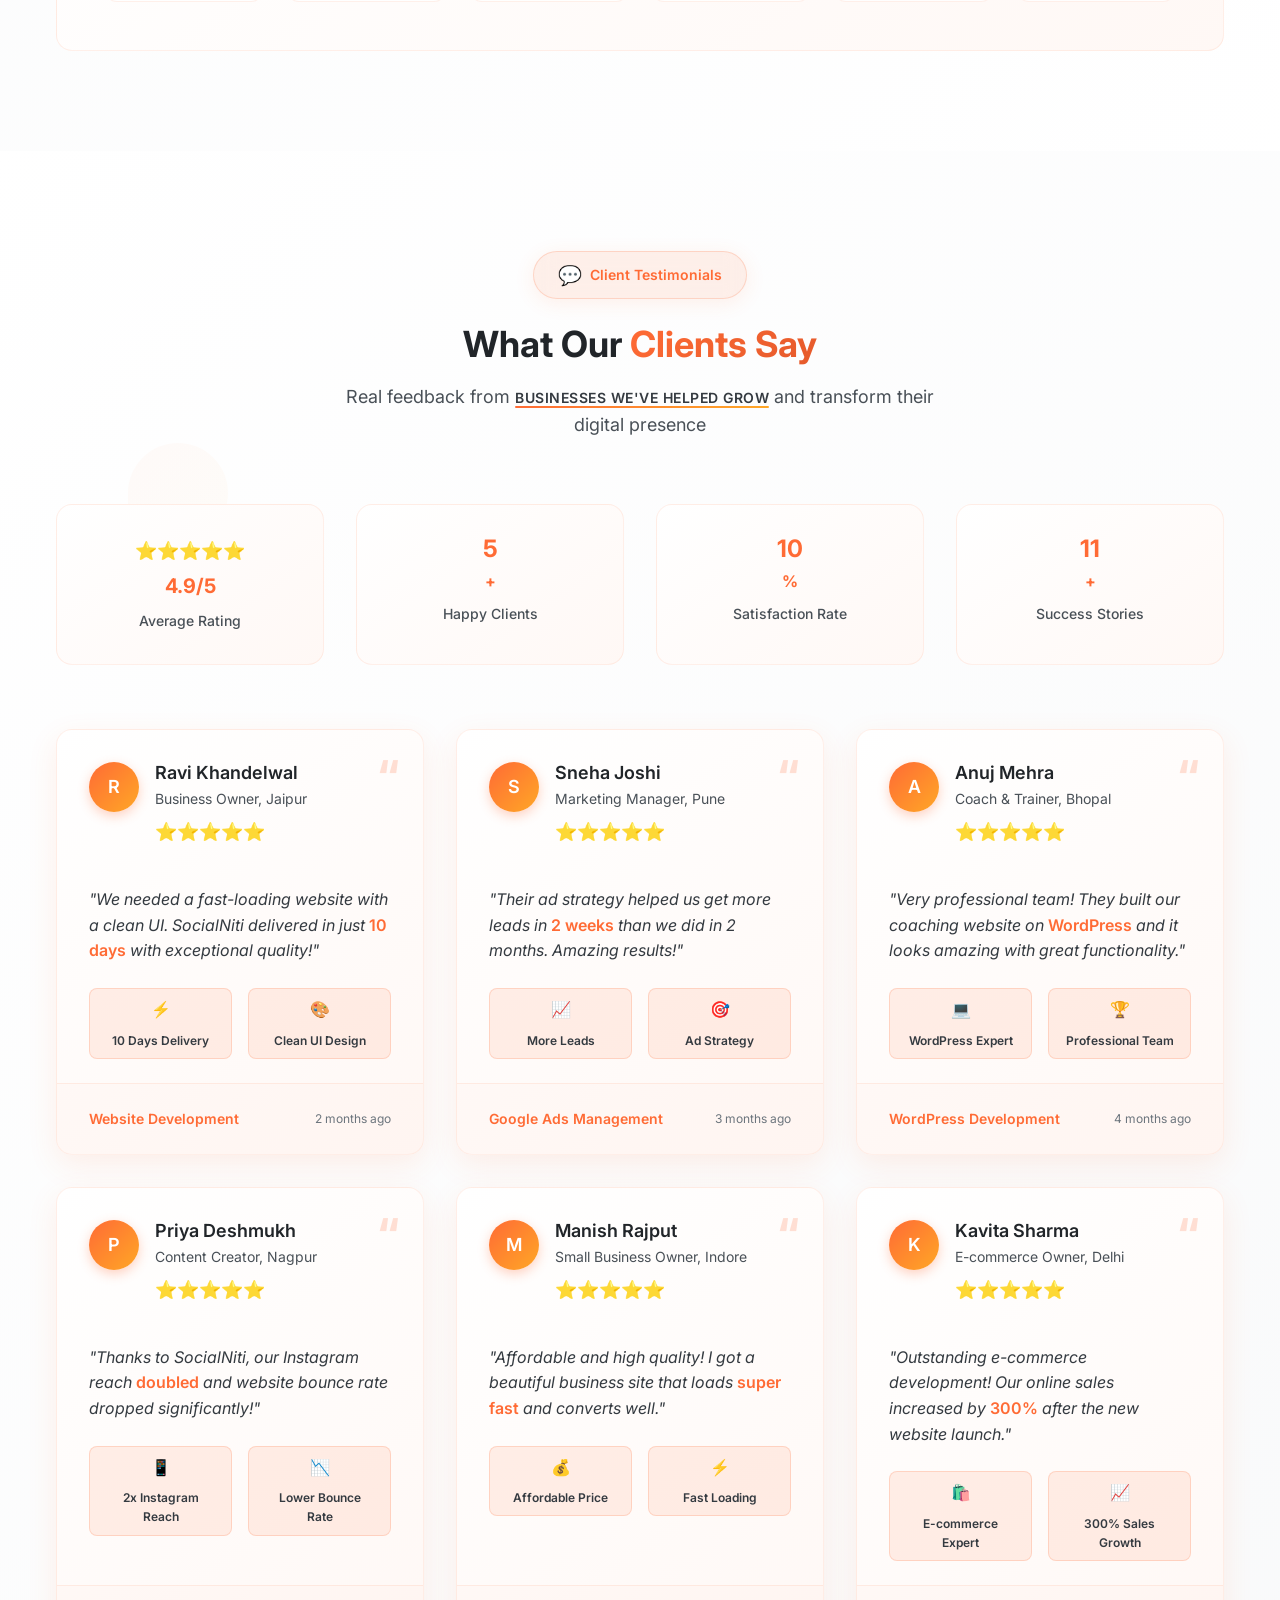
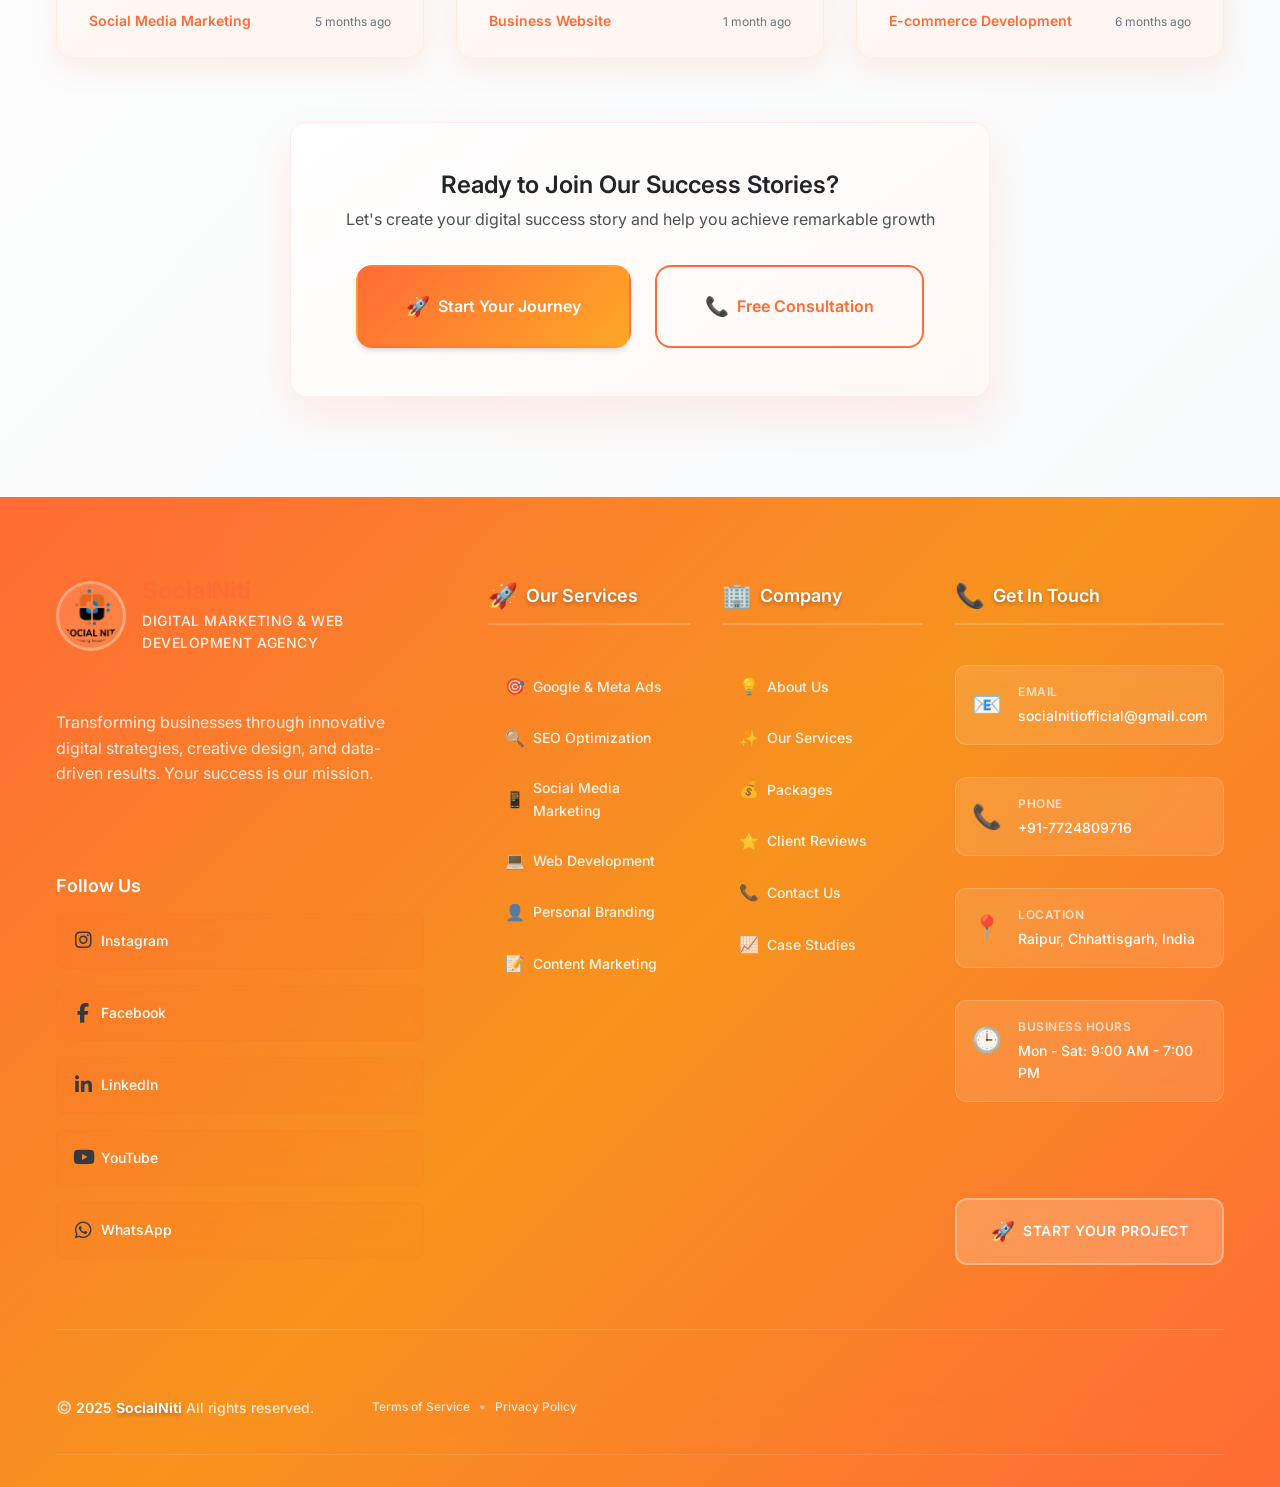
==== commit 757ab193: "responsive" ====
--- a/index.html
+++ b/index.html
@@ -21,6 +21,8 @@
     <link rel="preconnect" href="https://fonts.googleapis.com">
     <link rel="preconnect" href="https://fonts.gstatic.com" crossorigin>
     <link href="https://fonts.googleapis.com/css2?family=Inter:wght@300;400;500;600;700&display=swap" rel="stylesheet">
+    <!-- Font Awesome Icons -->
+    <link rel="stylesheet" href="https://cdnjs.cloudflare.com/ajax/libs/font-awesome/6.4.0/css/all.min.css">
     <link rel="stylesheet" href="css/style.css">
 
 
@@ -513,7 +515,7 @@
                         </div>
                     </div>
 
-                   
+
                 </div>
 
                 <!-- Bottom Section - Why Choose Us (Enhanced) -->
@@ -1665,25 +1667,30 @@
                         <p>Transforming businesses through innovative digital strategies, creative design, and data-driven results. Your success is our mission.</p>
                     </div>
 
-                    <!-- Enhanced Social Links -->
+                    <!-- Enhanced Social Links with Font Awesome -->
                     <div class="footer-social-enhanced">
                         <h4 class="social-title">Follow Us</h4>
                         <div class="social-links">
-                            <a href="https://codaxoinfotech.github.io/socialniti/" target="_blank" class="social-link instagram hover-glow">
-                                <span class="social-icon">📷</span>
+                            <a href="https://www.instagram.com/socialnitiofficial/" target="_blank" class="social-link instagram hover-glow">
+                                <i class="fab fa-instagram social-icon"></i>
                                 <span class="social-text">Instagram</span>
                             </a>
                             <a href="#" target="_blank" class="social-link facebook hover-glow">
-                                <span class="social-icon">📱</span>
+                                <i class="fab fa-facebook-f social-icon"></i>
                                 <span class="social-text">Facebook</span>
                             </a>
                             <a href="#" target="_blank" class="social-link linkedin hover-glow">
-                                <span class="social-icon">💼</span>
+                                <i class="fab fa-linkedin-in social-icon"></i>
                                 <span class="social-text">LinkedIn</span>
                             </a>
-                            <a href="#" target="_blank" class="social-link twitter hover-glow">
-                                <span class="social-icon">🐦</span>
-                                <span class="social-text">Twitter</span>
+                           
+                            <a href="#" target="_blank" class="social-link youtube hover-glow">
+                                <i class="fab fa-youtube social-icon"></i>
+                                <span class="social-text">YouTube</span>
+                            </a>
+                            <a href="https://wa.me/917724809716" target="_blank" class="social-link whatsapp hover-glow">
+                                <i class="fab fa-whatsapp social-icon"></i>
+                                <span class="social-text">WhatsApp</span>
                             </a>
                         </div>
                     </div>
--- a/css/style.css
+++ b/css/style.css
@@ -5175,11 +5175,61 @@
 
 .social-icon {
     font-size: 1.2rem;
+    width: 20px;
+    text-align: center;
+    transition: var(--transition-normal);
 }
 
 .social-text {
-    color:white;
+    color: white;
     font-weight: 500;
+}
+
+/* Social Media Platform Colors */
+.social-link.instagram:hover {
+    background: linear-gradient(45deg, #f09433 0%, #e6683c 25%, #dc2743 50%, #cc2366 75%, #bc1888 100%);
+    border-color: #e6683c;
+    color: white;
+}
+
+.social-link.facebook:hover {
+    background: #1877f2;
+    border-color: #1877f2;
+    color: white;
+}
+
+.social-link.linkedin:hover {
+    background: #0077b5;
+    border-color: #0077b5;
+    color: white;
+}
+
+.social-link.twitter:hover {
+    background: #1da1f2;
+    border-color: #1da1f2;
+    color: white;
+}
+
+.social-link.youtube:hover {
+    background: #ff0000;
+    border-color: #ff0000;
+    color: white;
+}
+
+.social-link.whatsapp:hover {
+    background: #25d366;
+    border-color: #25d366;
+    color: white;
+}
+
+/* Enhanced hover effects for social icons */
+.social-link:hover .social-icon {
+    transform: scale(1.2);
+    color: white;
+}
+
+.social-link:hover .social-text {
+    color: white;
 }
 
 /* Enhanced Footer Links */
@@ -7399,6 +7449,29 @@
     border-radius: var(--radius-xl);
     box-shadow: var(--shadow-lg);
     border: 1px solid rgba(255, 107, 53, 0.1);
+    backdrop-filter: blur(10px);
+    -webkit-backdrop-filter: blur(10px);
+    position: relative;
+    overflow: hidden;
+}
+
+.legal-wrapper::before {
+    content: '';
+    position: absolute;
+    top: 0;
+    left: 0;
+    right: 0;
+    bottom: 0;
+    background:
+        radial-gradient(circle at 10% 10%, rgba(255, 107, 53, 0.02) 0%, transparent 50%),
+        radial-gradient(circle at 90% 90%, rgba(255, 167, 38, 0.02) 0%, transparent 50%);
+    pointer-events: none;
+    z-index: 0;
+}
+
+.legal-wrapper > * {
+    position: relative;
+    z-index: 1;
 }
 
 .legal-wrapper h2 {
@@ -7408,6 +7481,30 @@
     margin-bottom: var(--spacing-lg);
     padding-bottom: var(--spacing-sm);
     border-bottom: 2px solid rgba(255, 107, 53, 0.2);
+    font-weight: 600;
+    display: flex;
+    align-items: center;
+    gap: var(--spacing-sm);
+}
+
+.legal-wrapper h2::before {
+    content: counter(section-counter);
+    counter-increment: section-counter;
+    background: var(--gradient-primary);
+    color: var(--white);
+    width: 30px;
+    height: 30px;
+    border-radius: 50%;
+    display: flex;
+    align-items: center;
+    justify-content: center;
+    font-size: var(--font-size-sm);
+    font-weight: 700;
+    box-shadow: 0 4px 12px rgba(255, 107, 53, 0.3);
+}
+
+.legal-wrapper {
+    counter-reset: section-counter;
 }
 
 .legal-wrapper h2:first-child {
@@ -7423,6 +7520,7 @@
 .legal-wrapper ul {
     margin-bottom: var(--spacing-lg);
     padding-left: var(--spacing-xl);
+    list-style: none;
 }
 
 .legal-wrapper li {
@@ -7430,6 +7528,7 @@
     margin-bottom: var(--spacing-sm);
     line-height: 1.6;
     position: relative;
+    padding-left: var(--spacing-md);
 }
 
 .legal-wrapper li::before {
@@ -7437,7 +7536,10 @@
     color: var(--primary-color);
     font-weight: bold;
     position: absolute;
-    left: -var(--spacing-lg);
+    left: 0;
+    top: 0;
+    font-size: 1.2em;
+    line-height: 1.6;
 }
 
 /* Responsive Legal Content */
